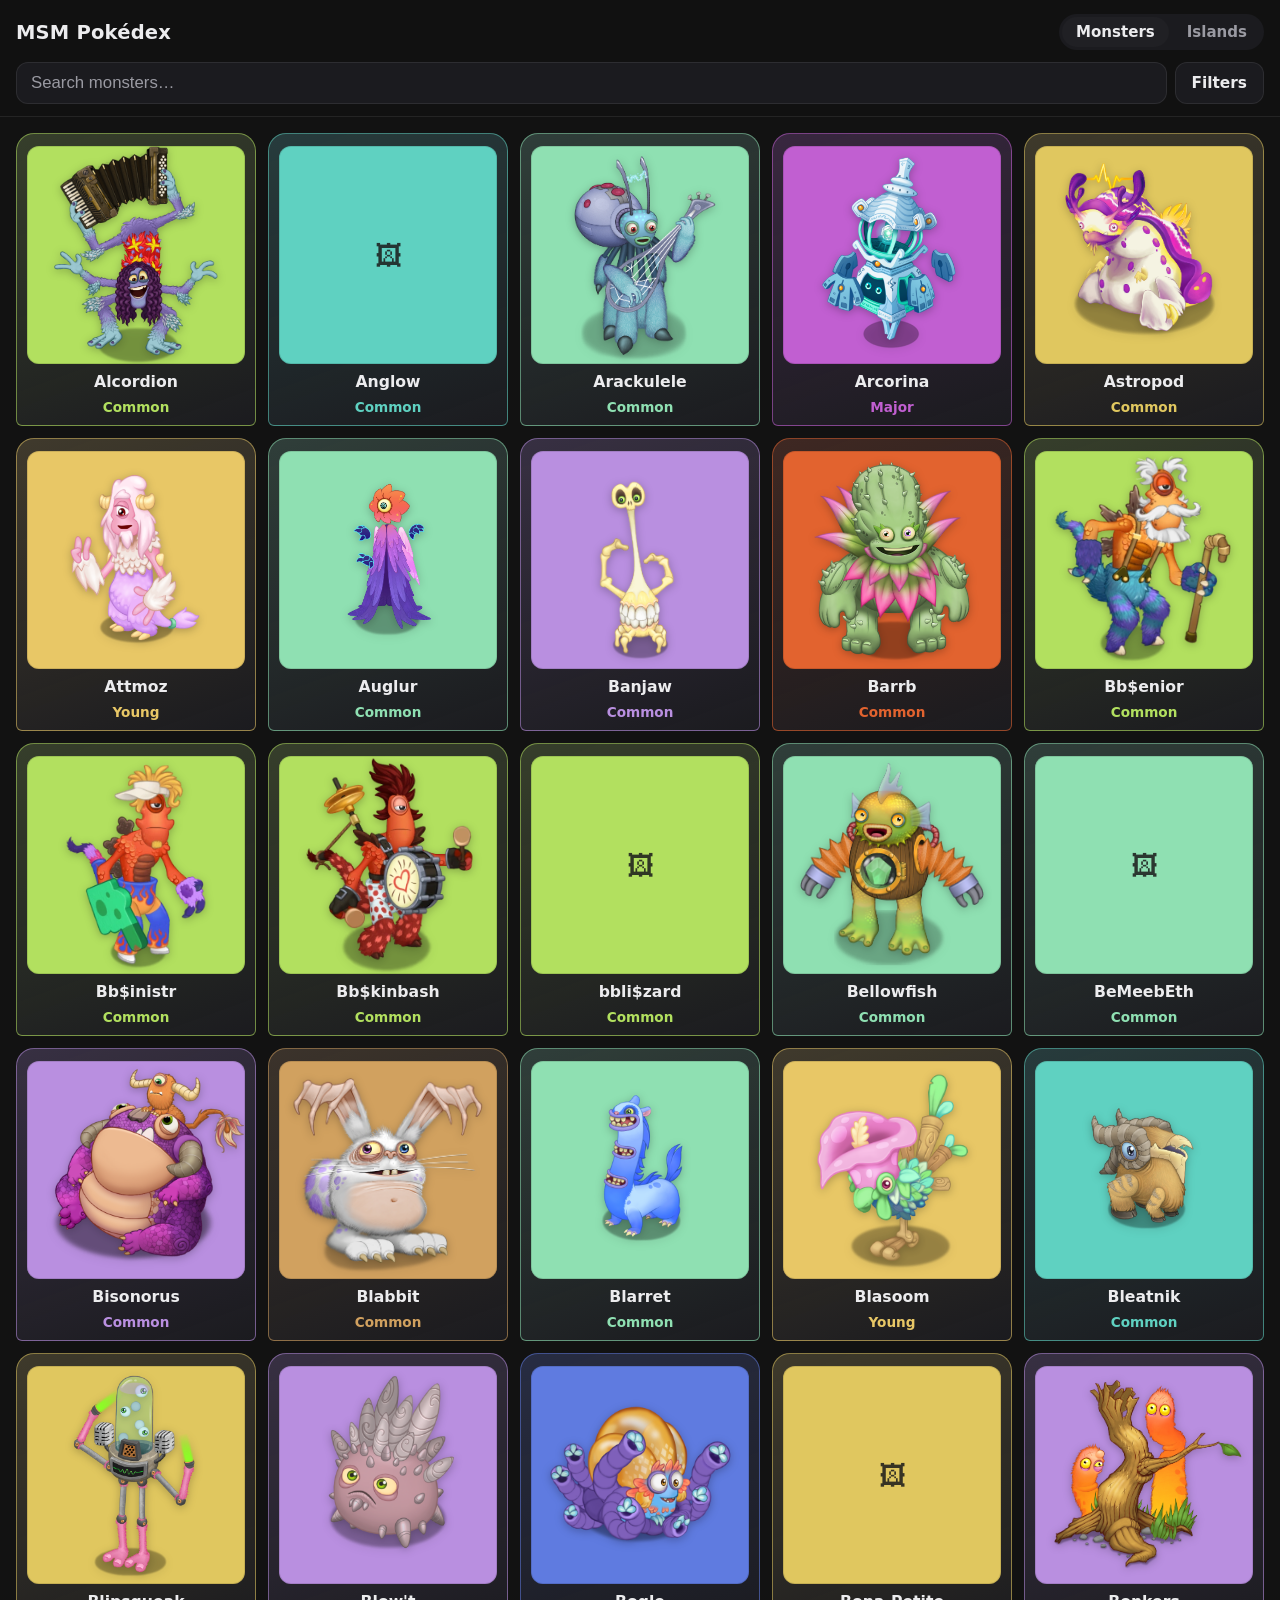
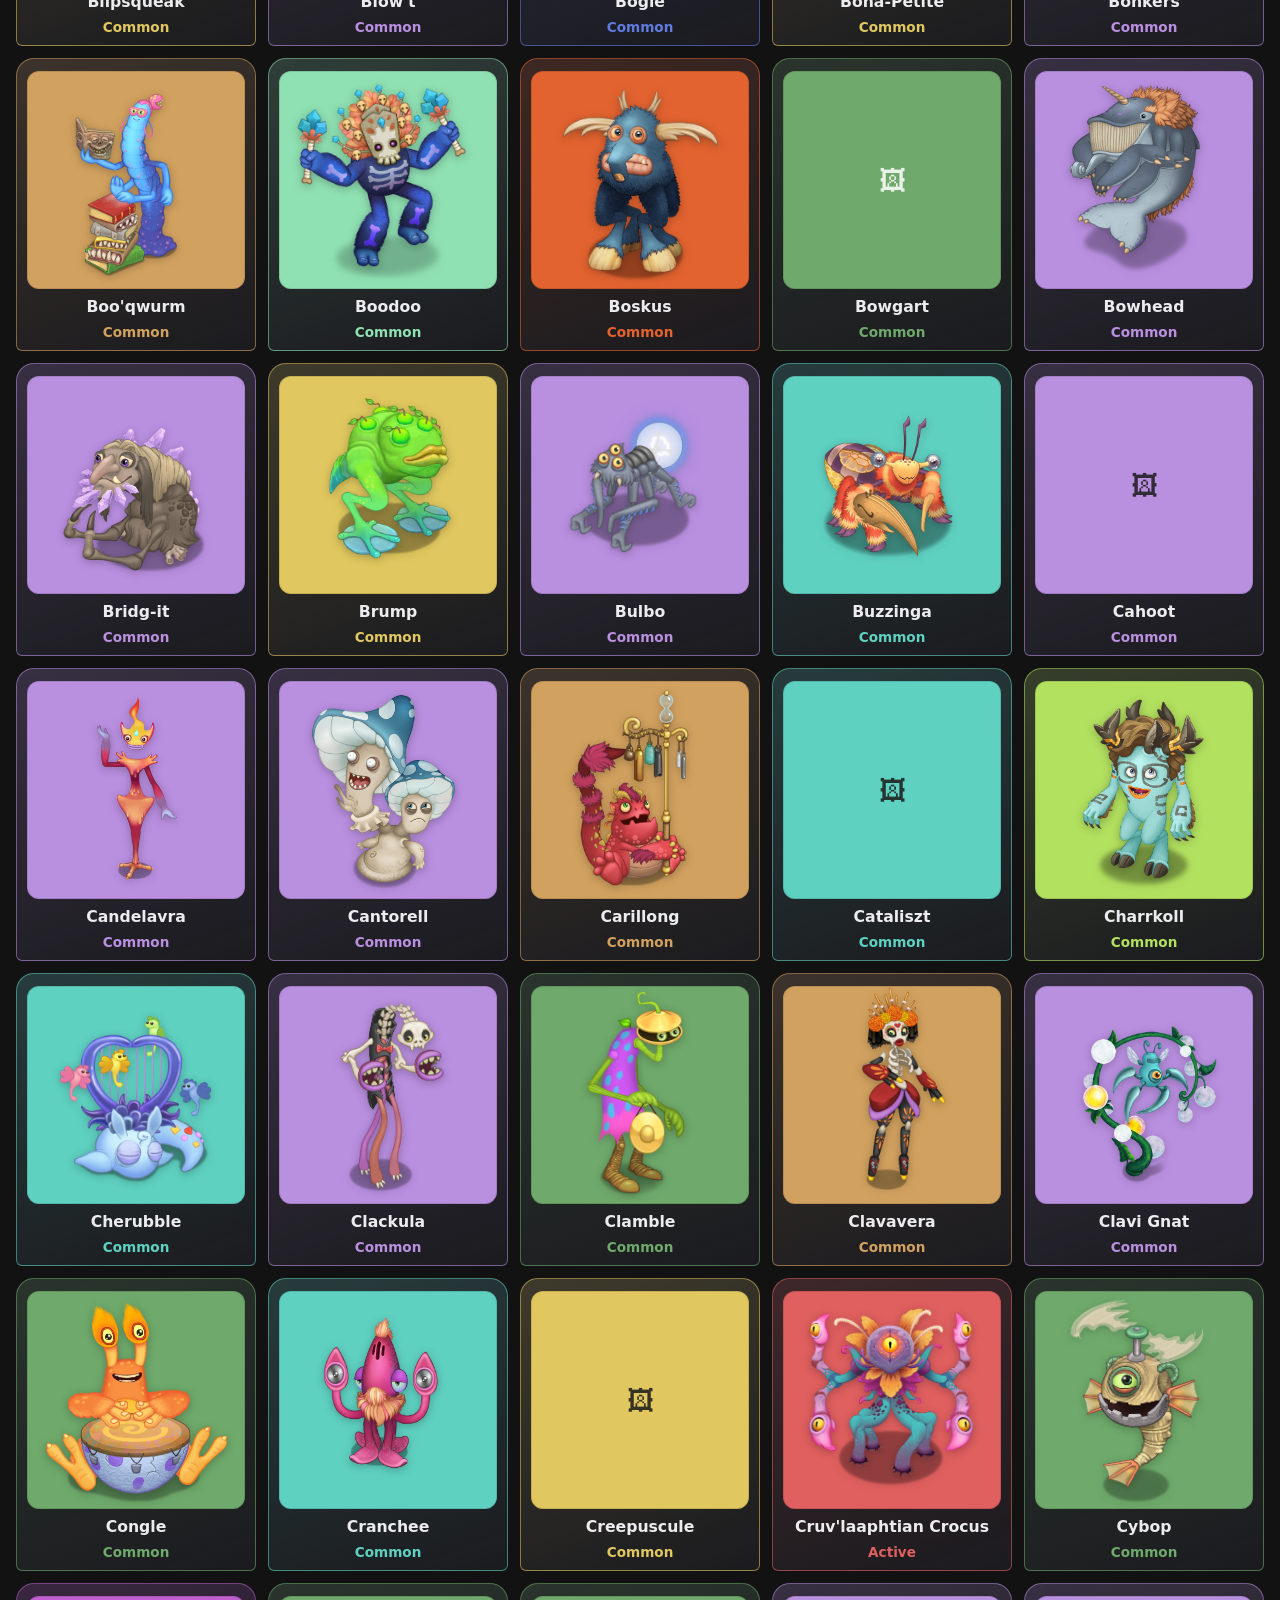
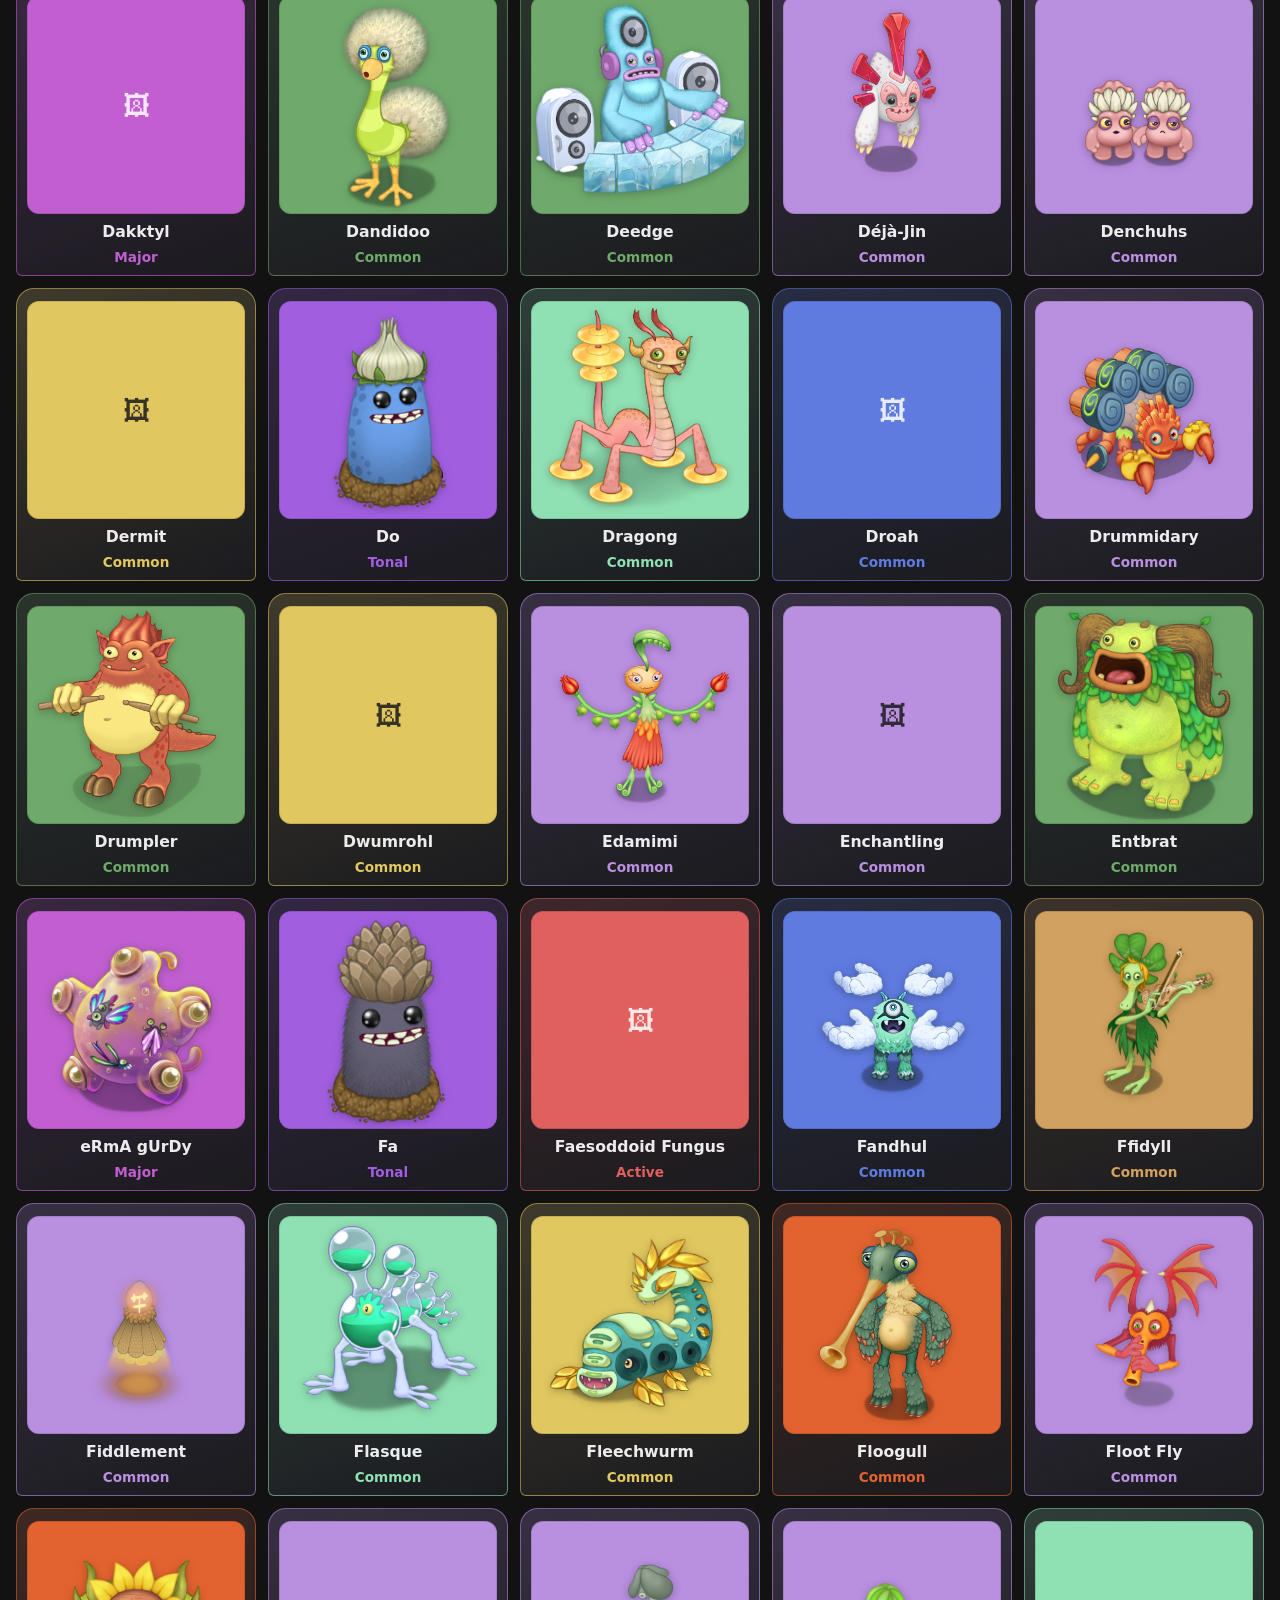
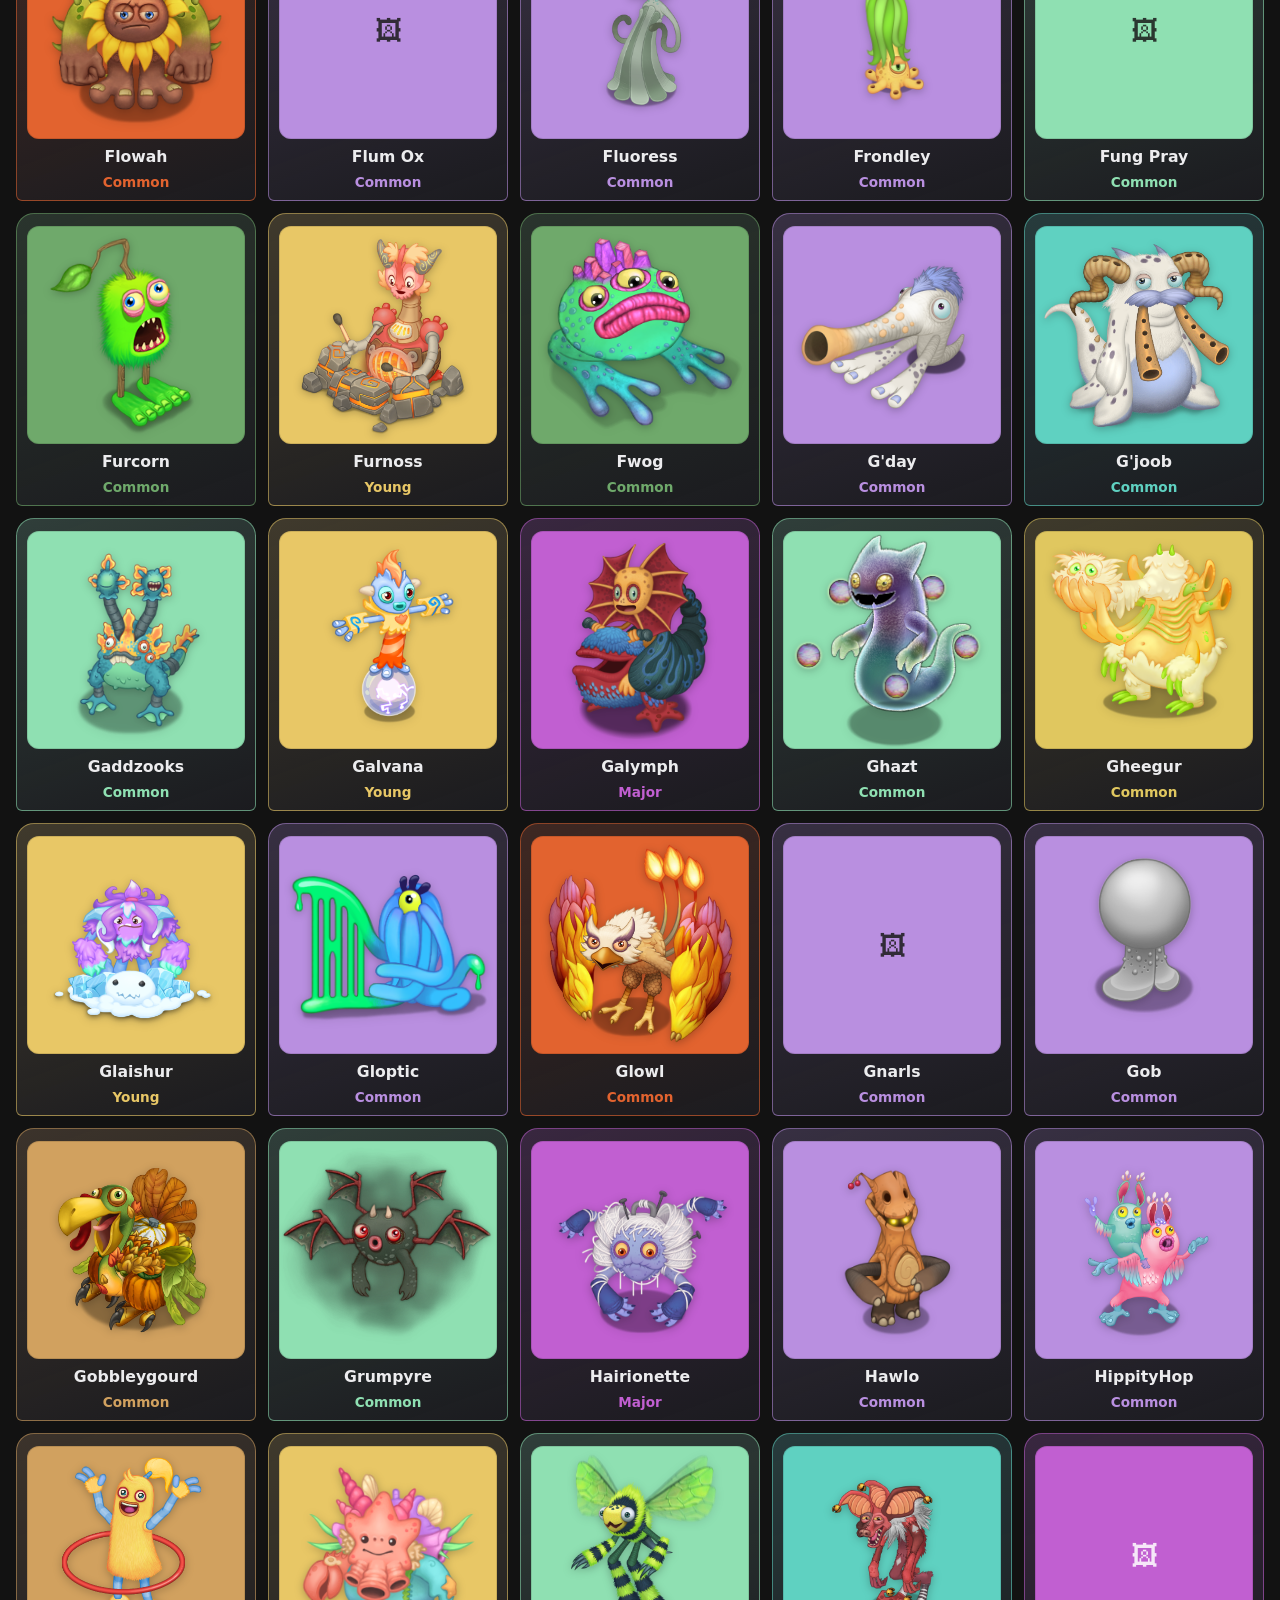
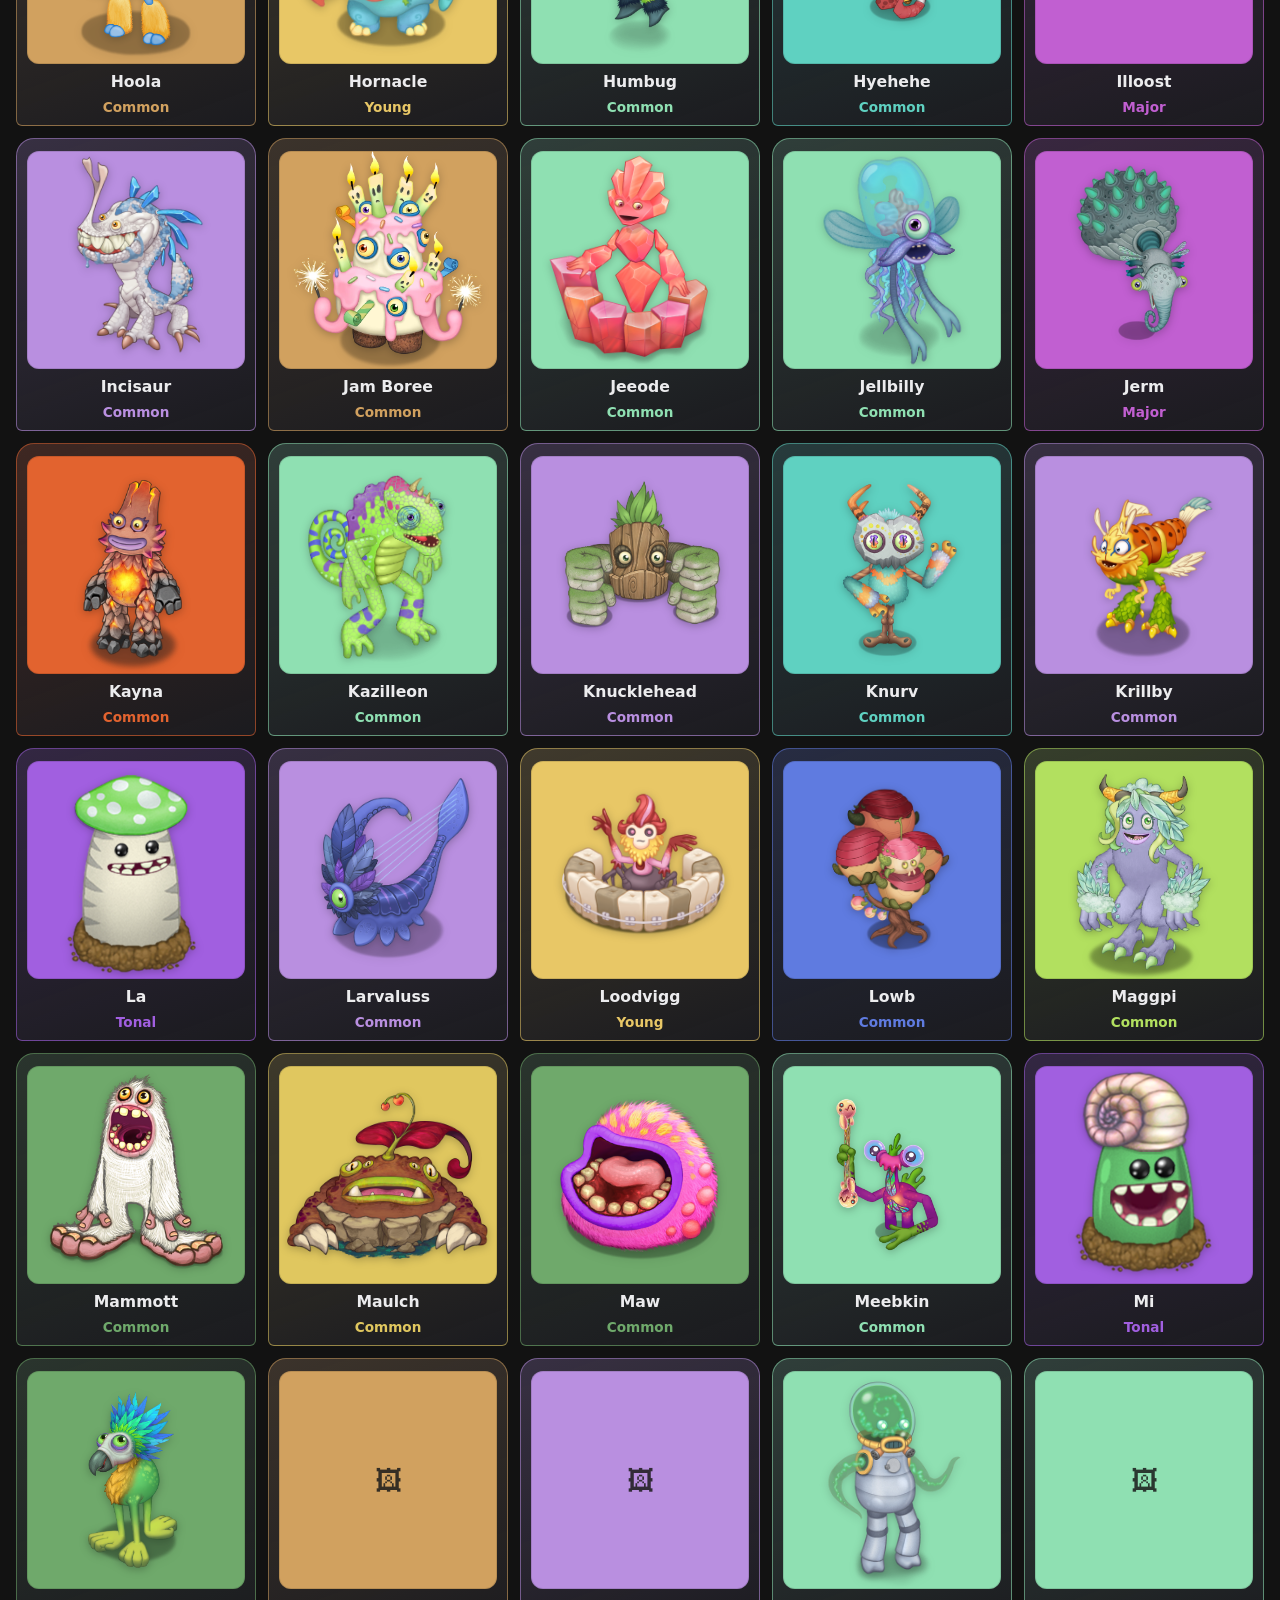
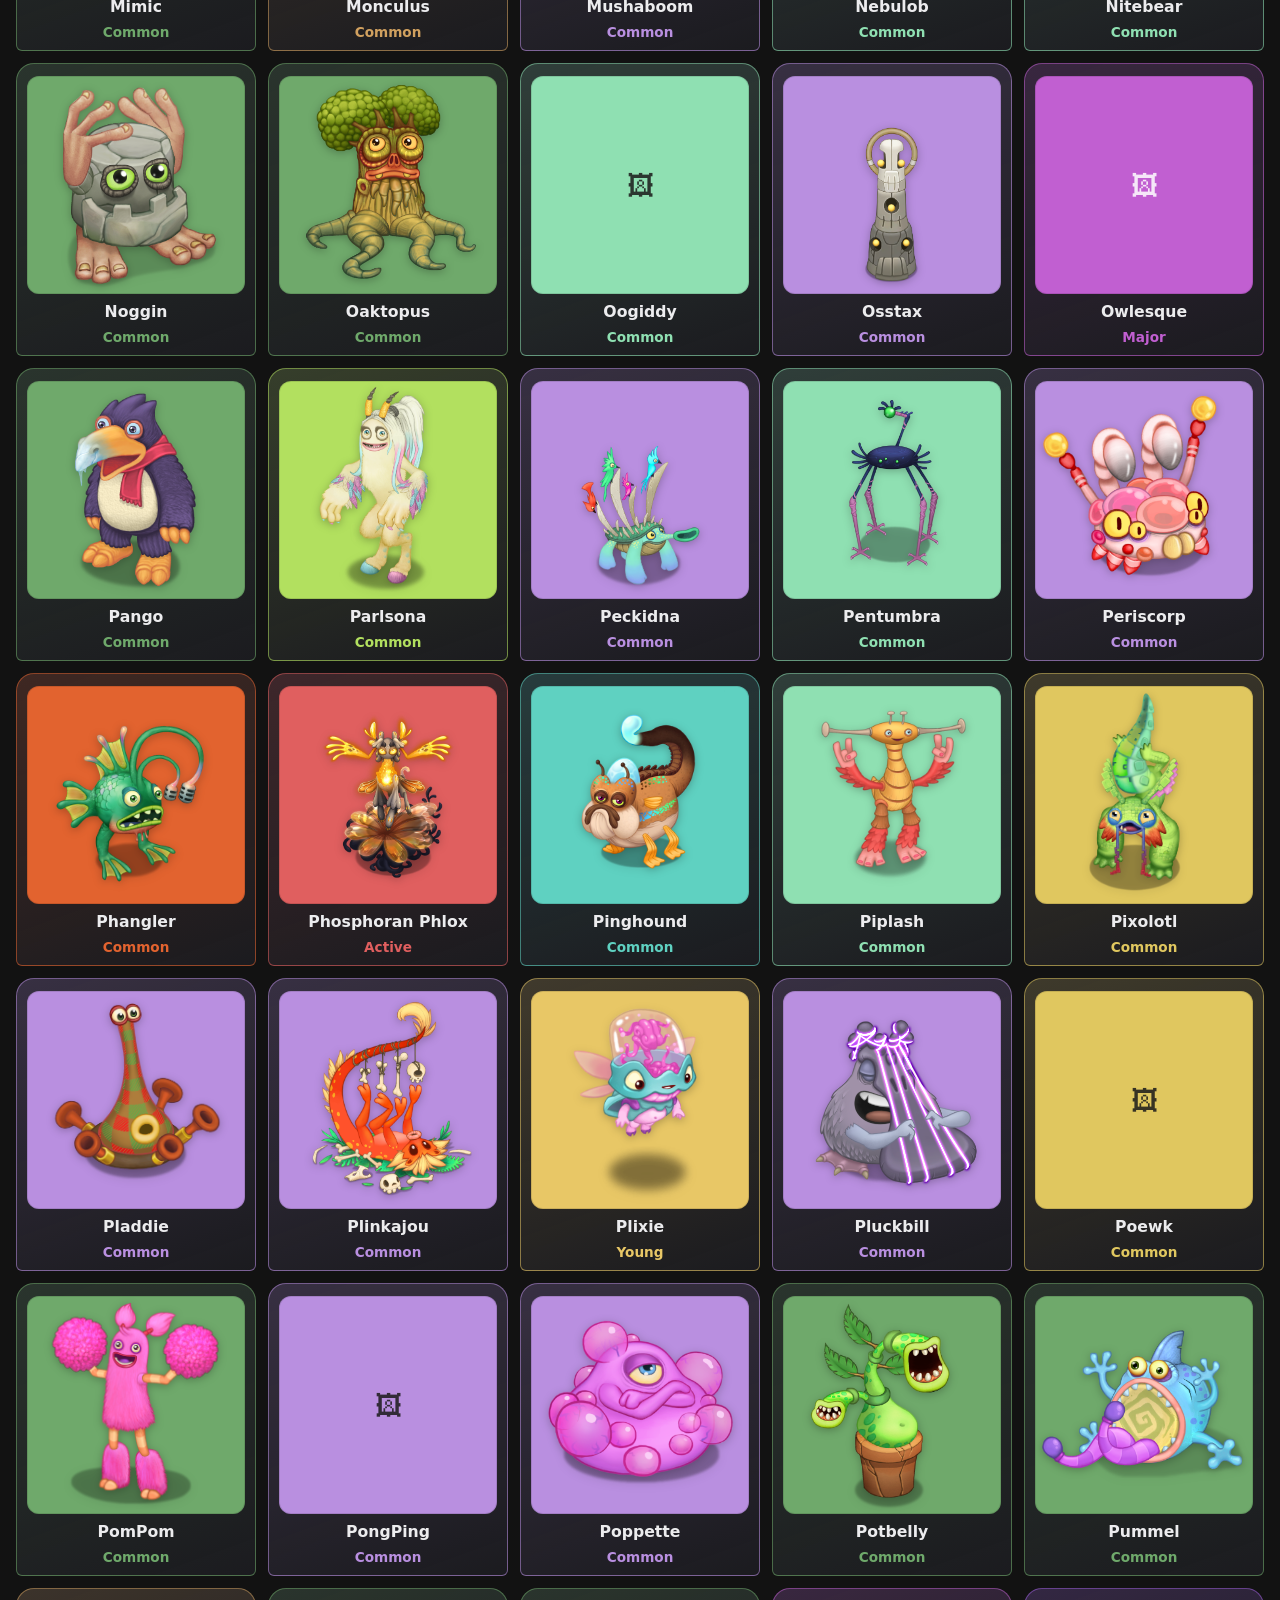
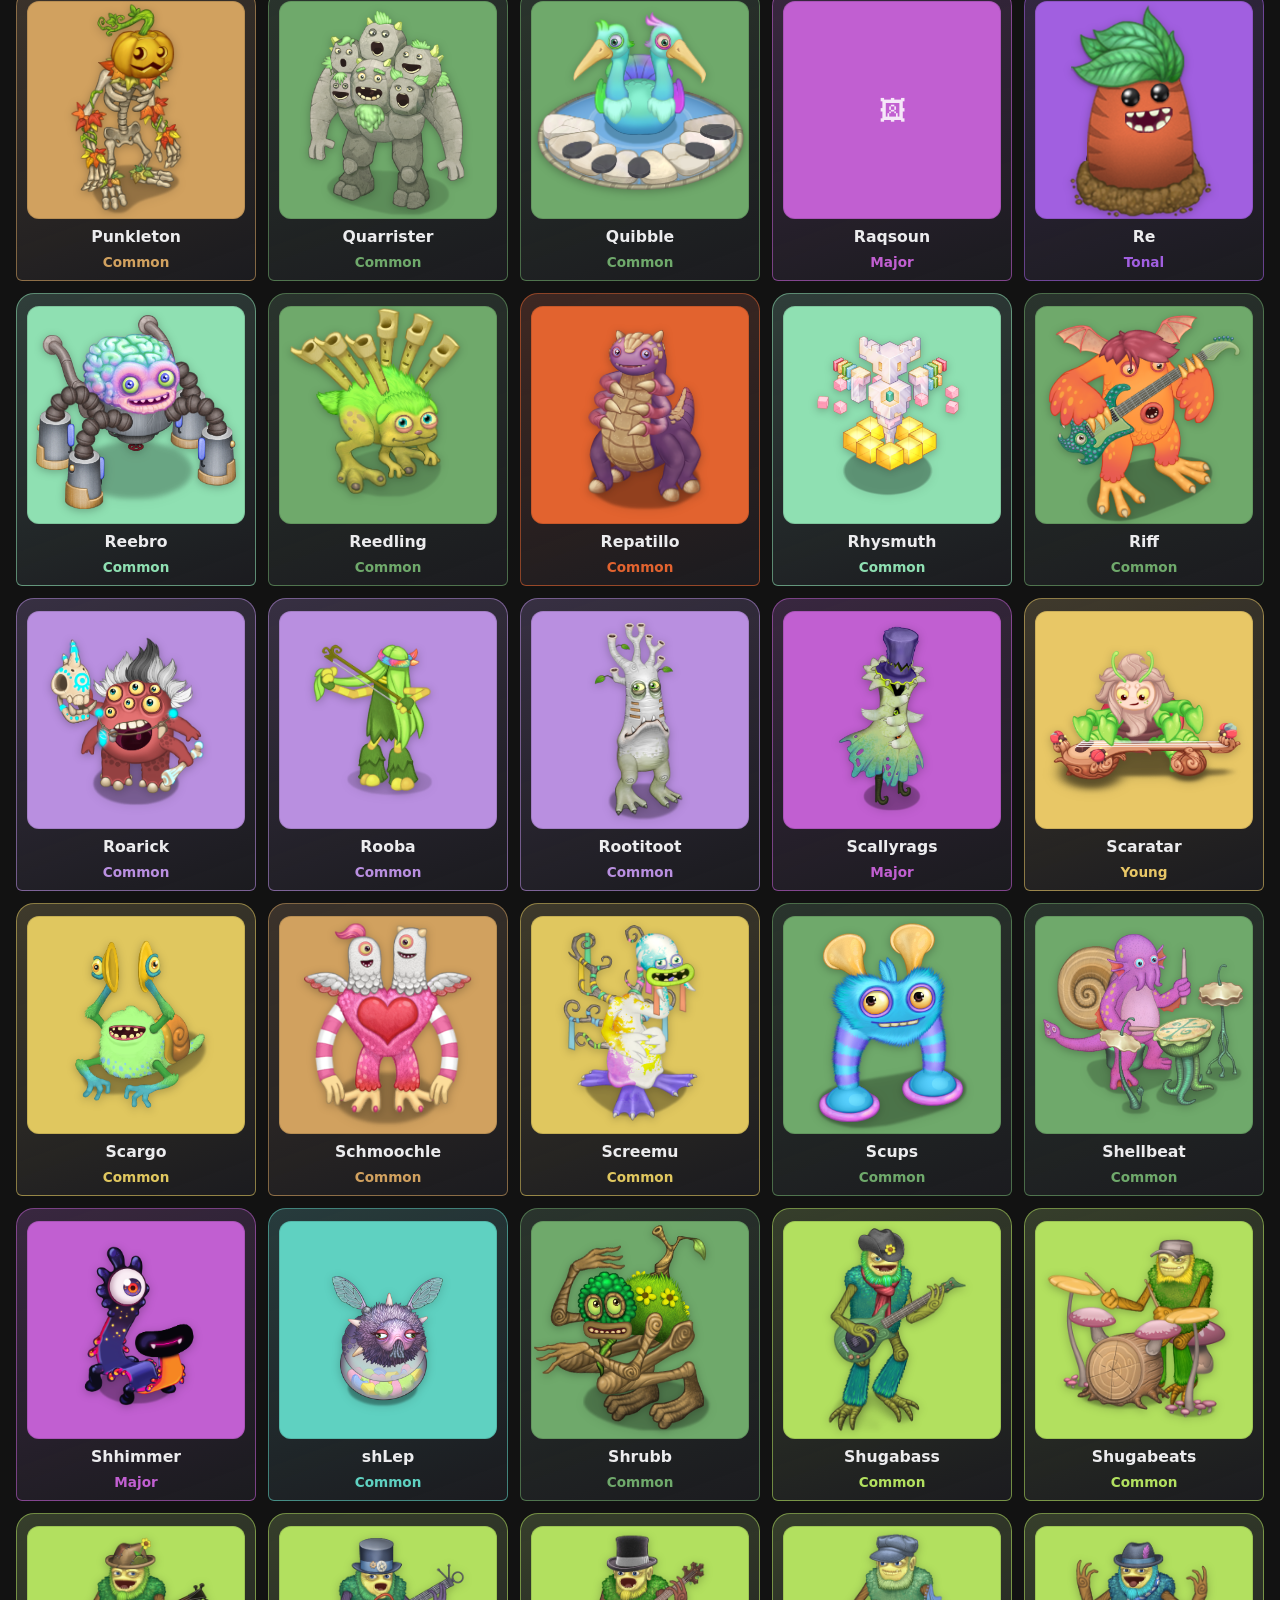
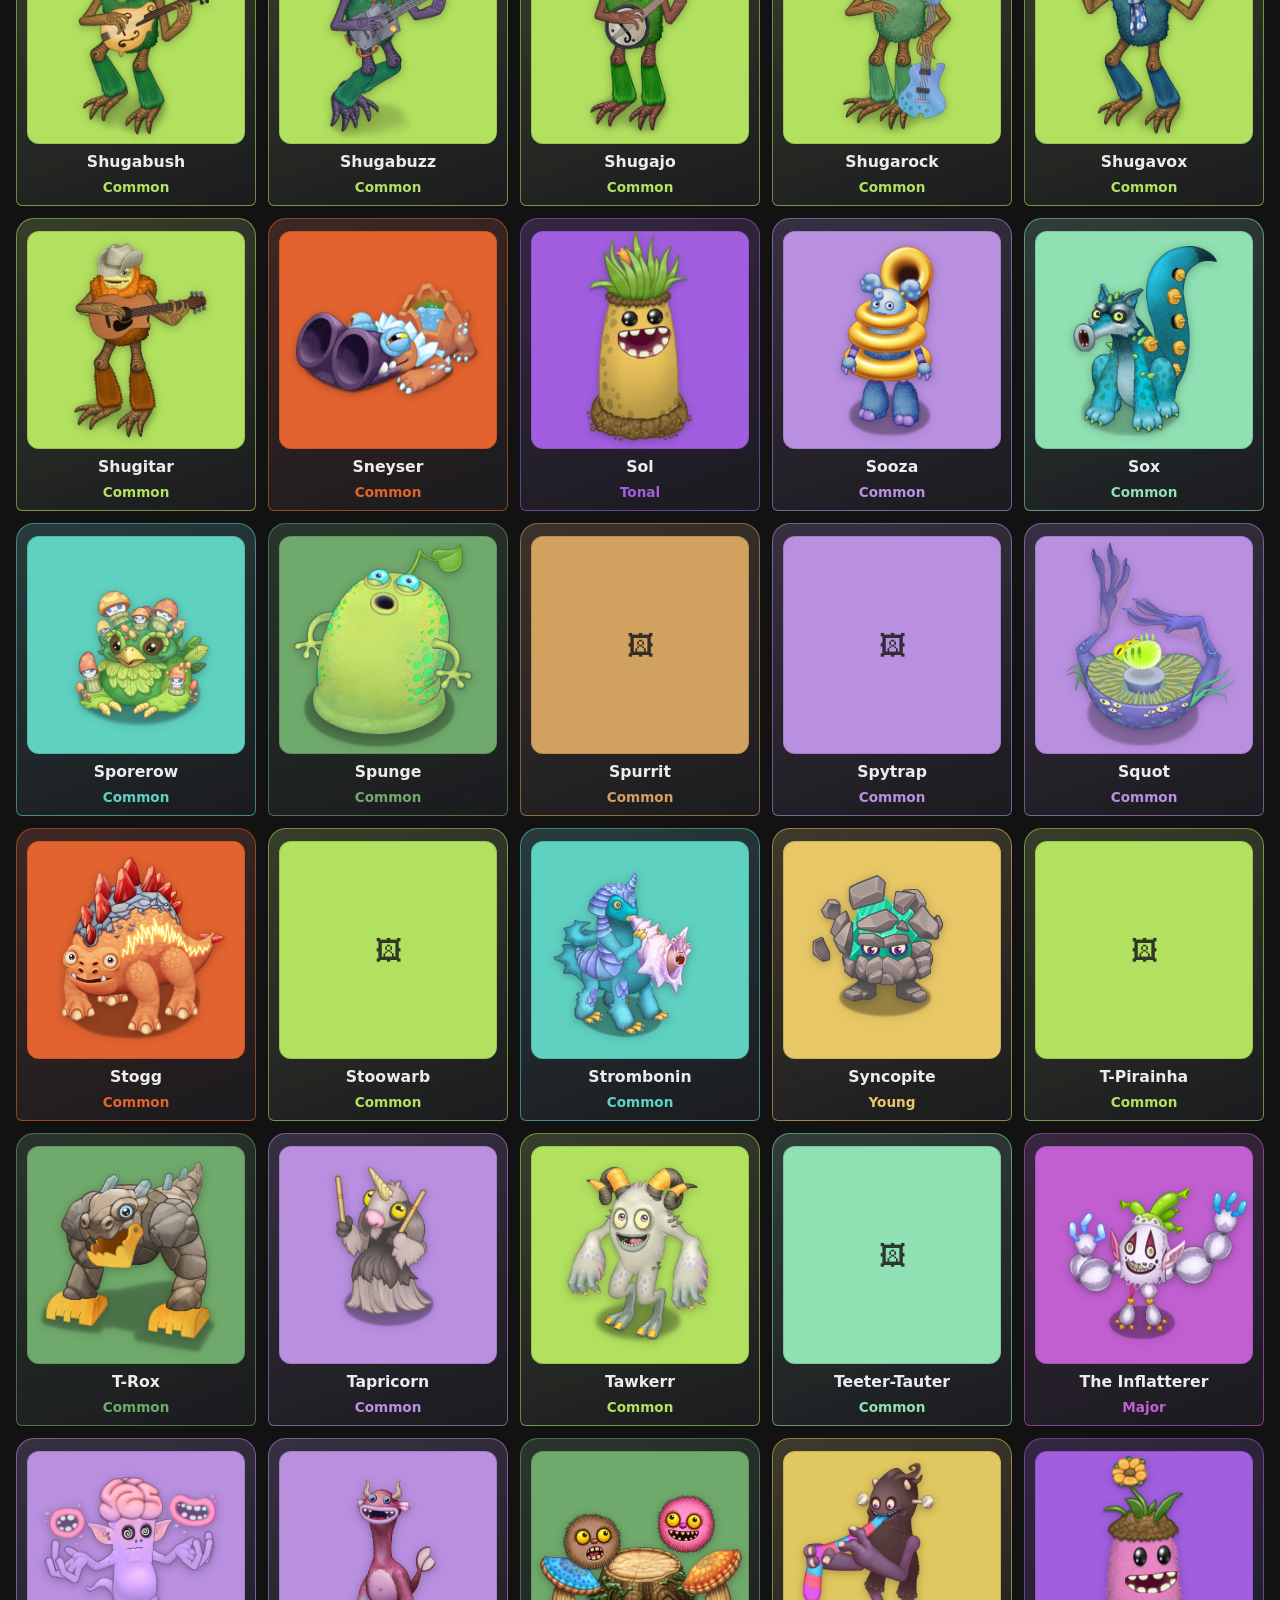
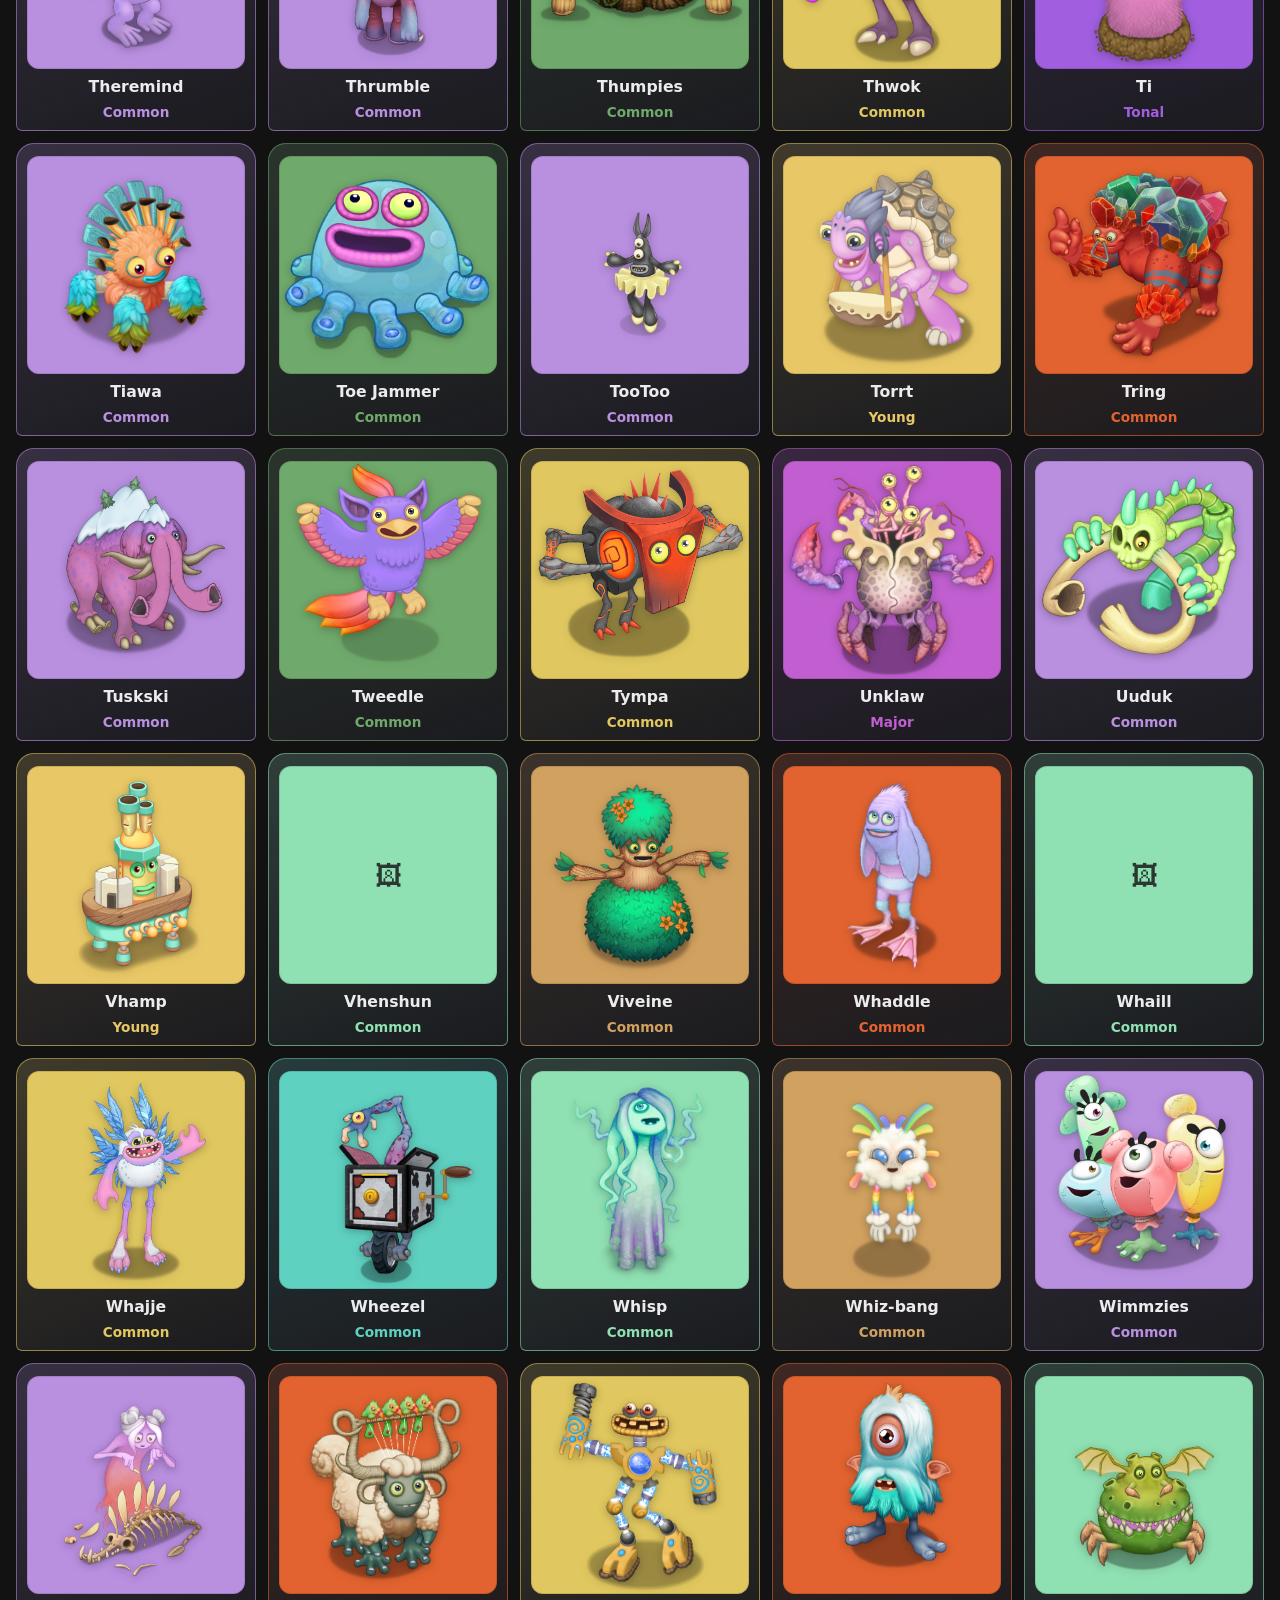
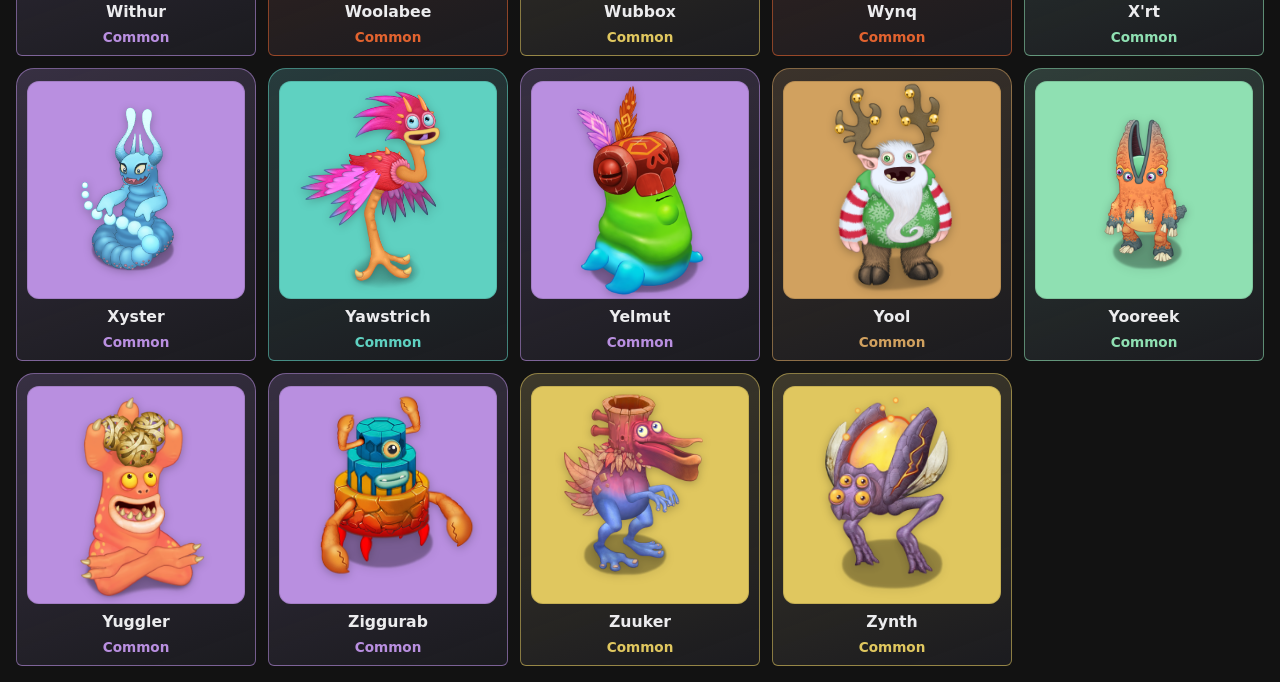
==== index.html @ b7439ba8 "Replace old project with new files" ====
<!DOCTYPE html>
<html lang="en">
<head>
<meta charset="UTF-8" />
<meta name="viewport" content="width=device-width, initial-scale=1, viewport-fit=cover" />
<title>MSM Pokédex</title>
<meta name="theme-color" content="#121212" />
<meta name="color-scheme" content="dark" />
<link rel="manifest" href="manifest.json" />
<link rel="icon" href="assets/icons/app/icon-192.png" />
<link rel="stylesheet" href="styles.css" />
</head>
<body>

<header class="app-header">
  <div class="app-header__top">
    <h1 class="app-header__title">MSM Pokédex</h1>
    <nav class="view-switch" aria-label="Primary view">
      <button class="view-switch__btn is-active" data-view="monsters" type="button">Monsters</button>
      <button class="view-switch__btn" data-view="islands" type="button">Islands</button>
    </nav>
  </div>
  <div class="search-bar">
    <input type="search" id="search-input" placeholder="Search monsters…" aria-label="Search monsters" />
    <button id="filter-btn" class="filter-btn" type="button" aria-haspopup="dialog" aria-controls="filter-drawer">
      Filters<span id="filter-count" class="filter-btn__count" hidden></span>
    </button>
  </div>
</header>

<main id="monster-grid" class="monster-grid" aria-live="polite">
  <p class="loading-state">Loading monsters…</p>
</main>

<main id="island-view" class="island-view" hidden aria-live="polite">
  <div id="island-list" class="island-list"></div>
  <div id="island-roster" class="island-roster" hidden>
    <button id="island-roster-back" class="island-roster__back" type="button">← All Islands</button>
    <div id="island-roster-header" class="island-roster__header"></div>
    <div id="island-roster-grid" class="monster-grid"></div>
  </div>
</main>

<div id="filter-backdrop" class="profile-backdrop" hidden></div>

<section id="filter-drawer" class="filter-drawer" hidden aria-modal="true" role="dialog" aria-label="Filters">
  <div class="filter-drawer__header">
    <h2>Filters</h2>
    <button id="filter-close" class="profile-sheet__close" type="button" aria-label="Close filters">✕</button>
  </div>
  <div class="filter-drawer__body">
    <div class="filter-group">
      <h3>Classes</h3>
      <div id="filter-classes" class="filter-chip-row"></div>
    </div>
    <div class="filter-group">
      <h3>Variants</h3>
      <div id="filter-variants" class="filter-chip-row"></div>
    </div>
    <div class="filter-group">
      <h3>Elements</h3>
      <div id="filter-elements" class="filter-chip-row"></div>
    </div>
    <div class="filter-group">
      <h3>Islands</h3>
      <div id="filter-islands" class="filter-chip-row"></div>
    </div>
  </div>
  <div class="filter-drawer__footer">
    <button id="filter-clear" class="filter-btn filter-btn--ghost" type="button">Clear All</button>
    <button id="filter-apply" class="filter-btn filter-btn--primary" type="button">Show results</button>
  </div>
</section>

<div id="profile-backdrop" class="profile-backdrop" hidden></div>

<section id="profile-sheet" class="profile-sheet" hidden aria-modal="true" role="dialog" aria-labelledby="profile-name">
  <button id="profile-close" class="profile-sheet__close" type="button" aria-label="Close profile">✕</button>

  <div class="profile-sheet__header">
    <h2 id="profile-name" class="profile-sheet__name"></h2>
    <div id="profile-class" class="profile-sheet__class"></div>
  </div>

  <div class="profile-sheet__media">
    <img id="profile-image" class="profile-sheet__image" alt="" />
  </div>

  <div id="variant-tiles" class="variant-tiles"></div>

  <div class="profile-sheet__body">
    <section class="profile-section" id="section-subclass" hidden>
      <h3>Subclass</h3>
      <p id="profile-subclass"></p>
    </section>

    <section class="profile-section" id="section-elements" hidden>
      <h3>Elements</h3>
      <div id="profile-elements" class="chip-row"></div>
    </section>

    <section class="profile-section" id="section-islands" hidden>
      <h3>Islands</h3>
      <div id="profile-islands" class="chip-row"></div>
    </section>

    <section class="profile-section" id="section-breeding" hidden>
      <h3>Breeding</h3>
      <div id="profile-breeding"></div>
    </section>

    <section class="profile-section" id="section-eggs" hidden>
      <h3>Egg Requirements</h3>
      <ul id="profile-eggs" class="egg-list"></ul>
    </section>

    <section class="profile-section" id="section-acquisition" hidden>
      <h3>Alternative Acquisition</h3>
      <ul id="profile-acquisition"></ul>
    </section>

    <section class="profile-section" id="section-notes" hidden>
      <h3>Notes</h3>
      <ul id="profile-notes"></ul>
    </section>

    <section class="profile-section" id="section-fact" hidden>
      <h3>Interesting Fact</h3>
      <p id="profile-fact"></p>
    </section>
  </div>
</section>

<script src="app.js"></script>
</body>
</html>
---- styles.css ----
:root {
  color-scheme: dark;
  --bg: #121212;
  --surface: #1b1b1f;
  --surface-raised: #202024;
  --text-primary: #ececee;
  --text-muted: #9a9aa2;
  --border-quiet: rgba(255, 255, 255, 0.08);
  --radius-card: 18px 18px 6px 6px;
  --class-accent: #6f9aa9;
  --class-glow: rgba(111, 154, 169, 0.35);
  --class-gradient: linear-gradient(160deg, rgba(111,154,169,0.18), rgba(111,154,169,0));
  --class-border: rgba(111, 154, 169, 0.55);
  font-family: -apple-system, "Segoe UI", Roboto, system-ui, sans-serif;
}

* { box-sizing: border-box; }

/* Prevent any class-specific display:flex/grid from overriding the hidden attribute —
   this was silently breaking the filter drawer, search bar, and Islands view toggle. */
[hidden] { display: none !important; }

@media (prefers-reduced-motion: reduce) {
  * { animation-duration: 0.001ms !important; transition-duration: 0.001ms !important; }
}

html, body {
  margin: 0;
  background: var(--bg);
  color: var(--text-primary);
  min-height: 100vh;
}

button {
  font-family: inherit;
  color: inherit;
  cursor: pointer;
}
button:focus-visible,
input:focus-visible {
  outline: 2px solid #ffffff;
  outline-offset: 2px;
}

/* ---------- Header ---------- */

.app-header {
  position: sticky;
  top: 0;
  z-index: 10;
  background: rgba(18, 18, 18, 0.92);
  backdrop-filter: blur(8px);
  border-bottom: 1px solid var(--border-quiet);
  padding: 14px 16px 12px;
}

.app-header__top {
  display: flex;
  align-items: center;
  justify-content: space-between;
  margin-bottom: 12px;
}

.app-header__title {
  font-size: 1.22rem;
  font-weight: 700;
  letter-spacing: 0.01em;
  margin: 0;
}

.view-switch {
  display: flex;
  gap: 4px;
  background: var(--surface);
  border-radius: 999px;
  padding: 3px;
}

.view-switch__btn {
  border: none;
  background: transparent;
  color: var(--text-muted);
  padding: 6px 14px;
  border-radius: 999px;
  font-size: 0.94rem;
  font-weight: 600;
}

.view-switch__btn.is-active {
  background: var(--surface-raised);
  color: var(--text-primary);
}

.view-switch__btn:disabled {
  opacity: 0.4;
  cursor: not-allowed;
}

.search-bar {
  display: flex;
  gap: 8px;
}

.search-bar input {
  flex: 1;
  padding: 10px 14px;
  border-radius: 12px;
  border: 1px solid var(--border-quiet);
  background: var(--surface);
  color: var(--text-primary);
  font-size: 1.05rem;
}
.search-bar input::placeholder { color: var(--text-muted); }

.filter-btn {
  position: relative;
  border: 1px solid var(--border-quiet);
  background: var(--surface);
  color: var(--text-primary);
  border-radius: 12px;
  padding: 0 16px;
  font-size: 0.96rem;
  font-weight: 600;
  white-space: nowrap;
}
.filter-btn__count {
  position: absolute;
  top: -6px;
  right: -6px;
  background: #E8C766;
  color: #121212;
  border-radius: 999px;
  font-size: 0.8rem;
  font-weight: 800;
  min-width: 18px;
  height: 18px;
  display: flex;
  align-items: center;
  justify-content: center;
  padding: 0 4px;
}
.filter-btn--ghost { background: transparent; }
.filter-btn--primary { background: var(--surface-raised); flex: 1; }

/* ---------- Filter drawer ---------- */

.filter-drawer {
  position: fixed;
  left: 0;
  right: 0;
  bottom: 0;
  max-height: 85vh;
  background: var(--surface);
  border-radius: 24px 24px 0 0;
  z-index: 21;
  display: flex;
  flex-direction: column;
  box-shadow: 0 -12px 40px rgba(0,0,0,0.5);
}
.filter-drawer[hidden] { display: none; }

@media (min-width: 640px) {
  .filter-drawer {
    left: 50%;
    right: auto;
    bottom: auto;
    top: 50%;
    transform: translate(-50%, -50%);
    width: 480px;
    max-height: 80vh;
    border-radius: 22px;
  }
}

.filter-drawer__header {
  display: flex;
  justify-content: space-between;
  align-items: center;
  padding: 18px 18px 10px;
}
.filter-drawer__header h2 { margin: 0; font-size: 1.18rem; }

.filter-drawer__body {
  overflow-y: auto;
  padding: 0 18px;
  flex: 1;
}

.filter-group { margin-bottom: 18px; }
.filter-group h3 {
  font-size: 0.85rem;
  color: var(--text-muted);
  text-transform: uppercase;
  letter-spacing: 0.04em;
  margin: 0 0 8px;
}

.filter-chip-row { display: flex; flex-wrap: wrap; gap: 8px; }

.filter-chip {
  border: 1px solid var(--border-quiet);
  background: var(--surface-raised);
  color: var(--text-primary);
  border-radius: 999px;
  padding: 6px 12px;
  font-size: 0.92rem;
}
.filter-chip.is-selected {
  border-color: #E8C766;
  background: rgba(232, 199, 102, 0.18);
  color: #E8C766;
  font-weight: 700;
}

.filter-drawer__footer {
  display: flex;
  gap: 10px;
  padding: 14px 18px calc(18px + env(safe-area-inset-bottom, 0px));
  border-top: 1px solid var(--border-quiet);
}
.filter-drawer__footer .filter-btn { height: 44px; }

/* ---------- Monster grid ---------- */

.monster-grid {
  display: grid;
  grid-template-columns: repeat(2, 1fr);
  gap: 12px;
  padding: 16px;
}
.monster-grid[hidden] { display: none; }

@media (min-width: 640px) {
  .monster-grid { grid-template-columns: repeat(3, 1fr); }
}
@media (min-width: 960px) {
  .monster-grid { grid-template-columns: repeat(5, 1fr); }
}

.loading-state, .empty-state {
  grid-column: 1 / -1;
  text-align: center;
  color: var(--text-muted);
  padding: 40px 16px;
}
.empty-state h3 { color: var(--text-primary); margin-bottom: 6px; }

.monster-card {
  background: var(--surface);
  border: 1px solid var(--card-border, var(--border-quiet));
  border-radius: var(--radius-card);
  padding: 12px 10px 10px;
  text-align: left;
  display: flex;
  flex-direction: column;
  align-items: center;
  gap: 8px;
  background-image: var(--card-gradient, none);
  transition: transform 120ms ease, box-shadow 120ms ease;
}

.monster-card:hover,
.monster-card:focus-visible {
  transform: translateY(-2px);
  box-shadow: 0 8px 20px -8px var(--card-glow, transparent);
}

.monster-card__image-wrap {
  width: 100%;
  aspect-ratio: 1;
  border-radius: 12px;
  background: var(--card-accent, var(--surface-raised));
  display: flex;
  align-items: center;
  justify-content: center;
  overflow: hidden;
  box-shadow: inset 0 0 0 1px rgba(0,0,0,0.12);
}

.monster-card__image {
  width: 100%;
  height: 100%;
  object-fit: contain;
  filter: drop-shadow(0 2px 4px rgba(0,0,0,0.25));
}

.monster-card__placeholder {
  font-size: 1.7rem;
  color: var(--card-fill-text, var(--text-muted));
  opacity: 0.85;
}

.monster-card__name {
  font-weight: 600;
  font-size: 0.98rem;
  text-align: center;
  color: var(--text-primary);
}

.monster-card__variant {
  font-size: 0.85rem;
  color: var(--card-accent, var(--text-muted));
  font-weight: 600;
  text-transform: capitalize;
}

/* ---------- Profile sheet ---------- */

.profile-backdrop {
  position: fixed;
  inset: 0;
  background: rgba(0, 0, 0, 0.55);
  z-index: 20;
}

.profile-sheet {
  position: fixed;
  inset: 0;
  overflow-y: auto;
  background: var(--surface);
  padding: 20px 18px 32px;
  z-index: 21;
  background-image: var(--class-gradient);
}

@media (min-width: 640px) {
  .profile-sheet {
    inset: auto;
    left: 50%;
    top: 50%;
    bottom: auto;
    right: auto;
    transform: translate(-50%, -50%);
    width: 480px;
    max-height: 85vh;
    border-radius: 22px;
    box-shadow: 0 20px 60px rgba(0,0,0,0.5);
  }
}

.profile-sheet__close {
  position: absolute;
  top: 14px;
  right: 14px;
  width: 32px;
  height: 32px;
  border-radius: 50%;
  border: none;
  background: var(--surface-raised);
  color: var(--text-primary);
  font-size: 1rem;
}

.profile-sheet__header {
  display: flex;
  justify-content: space-between;
  align-items: flex-start;
  margin-bottom: 14px;
  padding-right: 36px;
}

.profile-sheet__name {
  font-size: 1.4rem;
  margin: 0;
  color: var(--text-primary);
}

.profile-sheet__class {
  font-size: 0.9rem;
  font-weight: 700;
  color: var(--class-accent);
  text-align: right;
  white-space: nowrap;
}

.profile-sheet__media {
  display: flex;
  justify-content: center;
  margin-bottom: 14px;
}

.profile-sheet__image {
  width: 55%;
  max-width: 220px;
  aspect-ratio: 1;
  object-fit: contain;
  background: var(--surface-raised);
  border-radius: 20px;
}

/* ---------- Variant tiles (12A: locked/unreleased handling) ---------- */

.variant-tiles {
  display: flex;
  gap: 8px;
  min-height: 44px;
  margin-bottom: 18px;
}

.variant-tile {
  flex: 1;
  min-height: 44px;
  border-radius: 12px;
  border: 1px solid var(--class-border);
  background: var(--surface-raised);
  color: var(--text-primary);
  font-size: 0.96rem;
  font-weight: 600;
  text-transform: capitalize;
  display: flex;
  align-items: center;
  justify-content: center;
  gap: 6px;
}

.variant-tile:hover {
  background: var(--class-glow);
}

.variant-tile--locked {
  border-style: dashed;
  border-color: var(--border-quiet);
  color: var(--text-muted);
  background: transparent;
  cursor: not-allowed;
}
.variant-tile--locked:hover { background: transparent; }

.variant-tile__lock { font-size: 0.88rem; }

/* ---------- Profile body sections ---------- */

.profile-section { margin-bottom: 16px; }
.profile-section h3 {
  font-size: 0.85rem;
  color: var(--text-muted);
  margin: 0 0 6px;
  font-weight: 700;
}
.profile-section p, .profile-section li { font-size: 1.08rem; line-height: 1.5; color: var(--text-primary); }
.profile-section ul { margin: 0; padding-left: 18px; }

.chip-row { display: flex; flex-wrap: wrap; gap: 6px; }
.chip {
  background: var(--surface-raised);
  border: 1px solid var(--border-quiet);
  border-radius: 999px;
  padding: 4px 10px;
  font-size: 0.9rem;
}
.chip--sigil { display: inline-flex; align-items: center; gap: 5px; }

/* Sigils: subclass + element icons render before their label text */
.sigil { width: 14px; height: 14px; object-fit: contain; flex-shrink: 0; }
#profile-subclass { display: inline-flex; align-items: center; gap: 6px; }
#profile-subclass .sigil { width: 16px; height: 16px; }

/* Island View (Phase 5): island photo + vertical wordmark side by side */
.island-row {
  display: flex;
  align-items: center;
  gap: 12px;
  padding: 14px 16px;
  border-bottom: 1px solid var(--border-quiet);
}
.island-row__image {
  width: 56px;
  height: 56px;
  border-radius: 12px;
  object-fit: cover;
  background: var(--surface-raised);
}
.island-row__wordmark {
  height: 40px;
  width: auto;
  object-fit: contain;
}
.island-row__count {
  margin-left: auto;
  font-size: 0.92rem;
  color: var(--text-muted);
}

.island-list {
  display: flex;
  flex-direction: column;
}
.island-row {
  cursor: pointer;
  border: none;
  background: none;
  width: 100%;
  text-align: left;
  color: inherit;
  font: inherit;
}
.island-row:hover { background: var(--surface); }

.island-roster { padding: 8px 0; }
.island-roster__back {
  border: none;
  background: none;
  color: var(--text-muted);
  font-size: 0.96rem;
  font-weight: 600;
  padding: 12px 16px;
}
.island-roster__header {
  display: flex;
  align-items: center;
  gap: 12px;
  padding: 4px 16px 16px;
}
.island-roster__header img.island-row__image { width: 64px; height: 64px; }
.island-roster__header img.island-row__wordmark { height: 46px; }
.island-roster__count { margin-left: auto; font-size: 0.96rem; color: var(--text-muted); }

.breed-combo {
  background: var(--surface-raised);
  border-radius: 12px;
  padding: 10px 12px;
  margin-bottom: 8px;
  font-size: 1.08rem;
  line-height: 1.5;
  color: var(--text-primary);
}
.breed-combo__label { color: var(--text-muted); font-size: 0.88rem; margin-bottom: 4px; }
.breed-combo__timers {
  display: flex;
  gap: 14px;
  margin-top: 6px;
  font-size: 0.96rem;
  color: var(--text-muted);
}

.egg-list { list-style: none; margin: 0; padding: 0; display: flex; flex-direction: column; gap: 6px; }
.egg-list li {
  display: flex;
  justify-content: space-between;
  align-items: center;
  background: var(--surface-raised);
  border-radius: 10px;
  padding: 8px 12px;
  font-size: 0.96rem;
}
.egg-list .egg-count { font-weight: 700; color: var(--class-accent, var(--text-primary)); margin-right: 6px; }
.egg-list .egg-time { color: var(--text-muted); font-size: 0.88rem; }
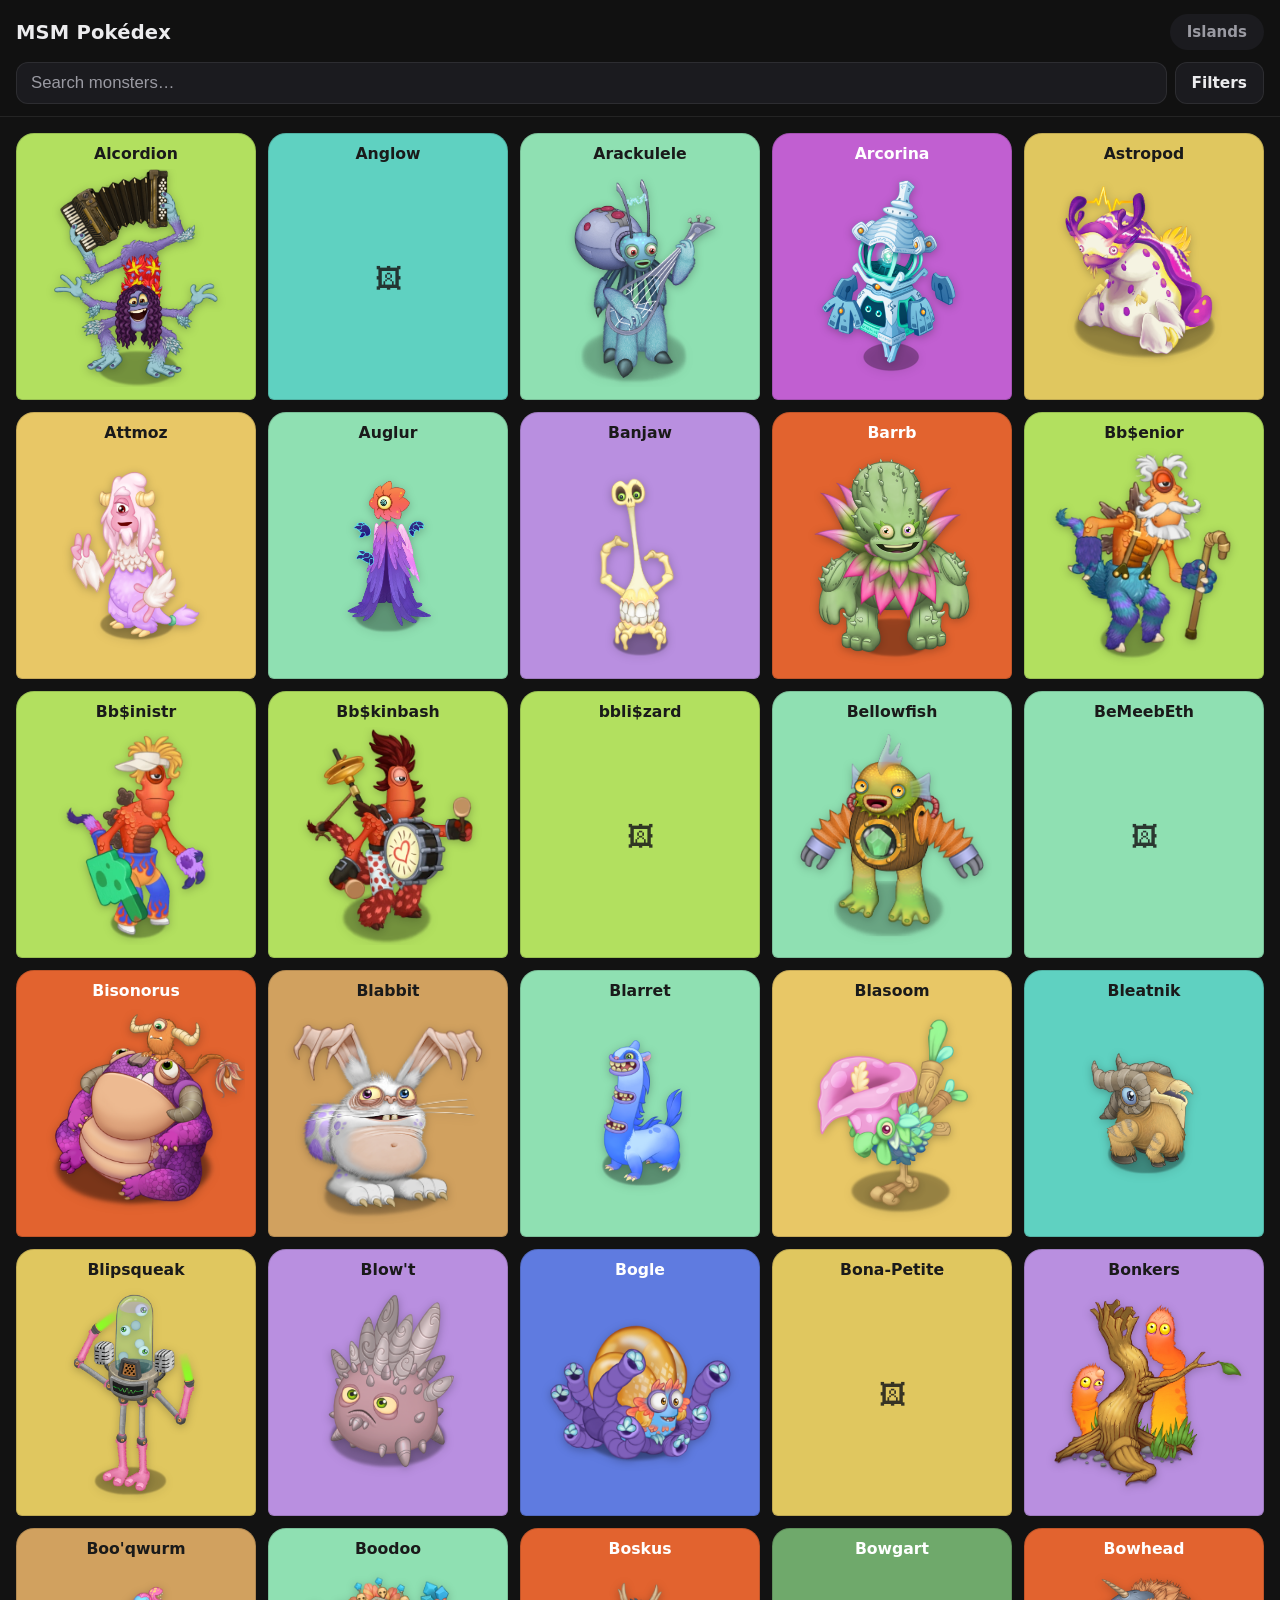
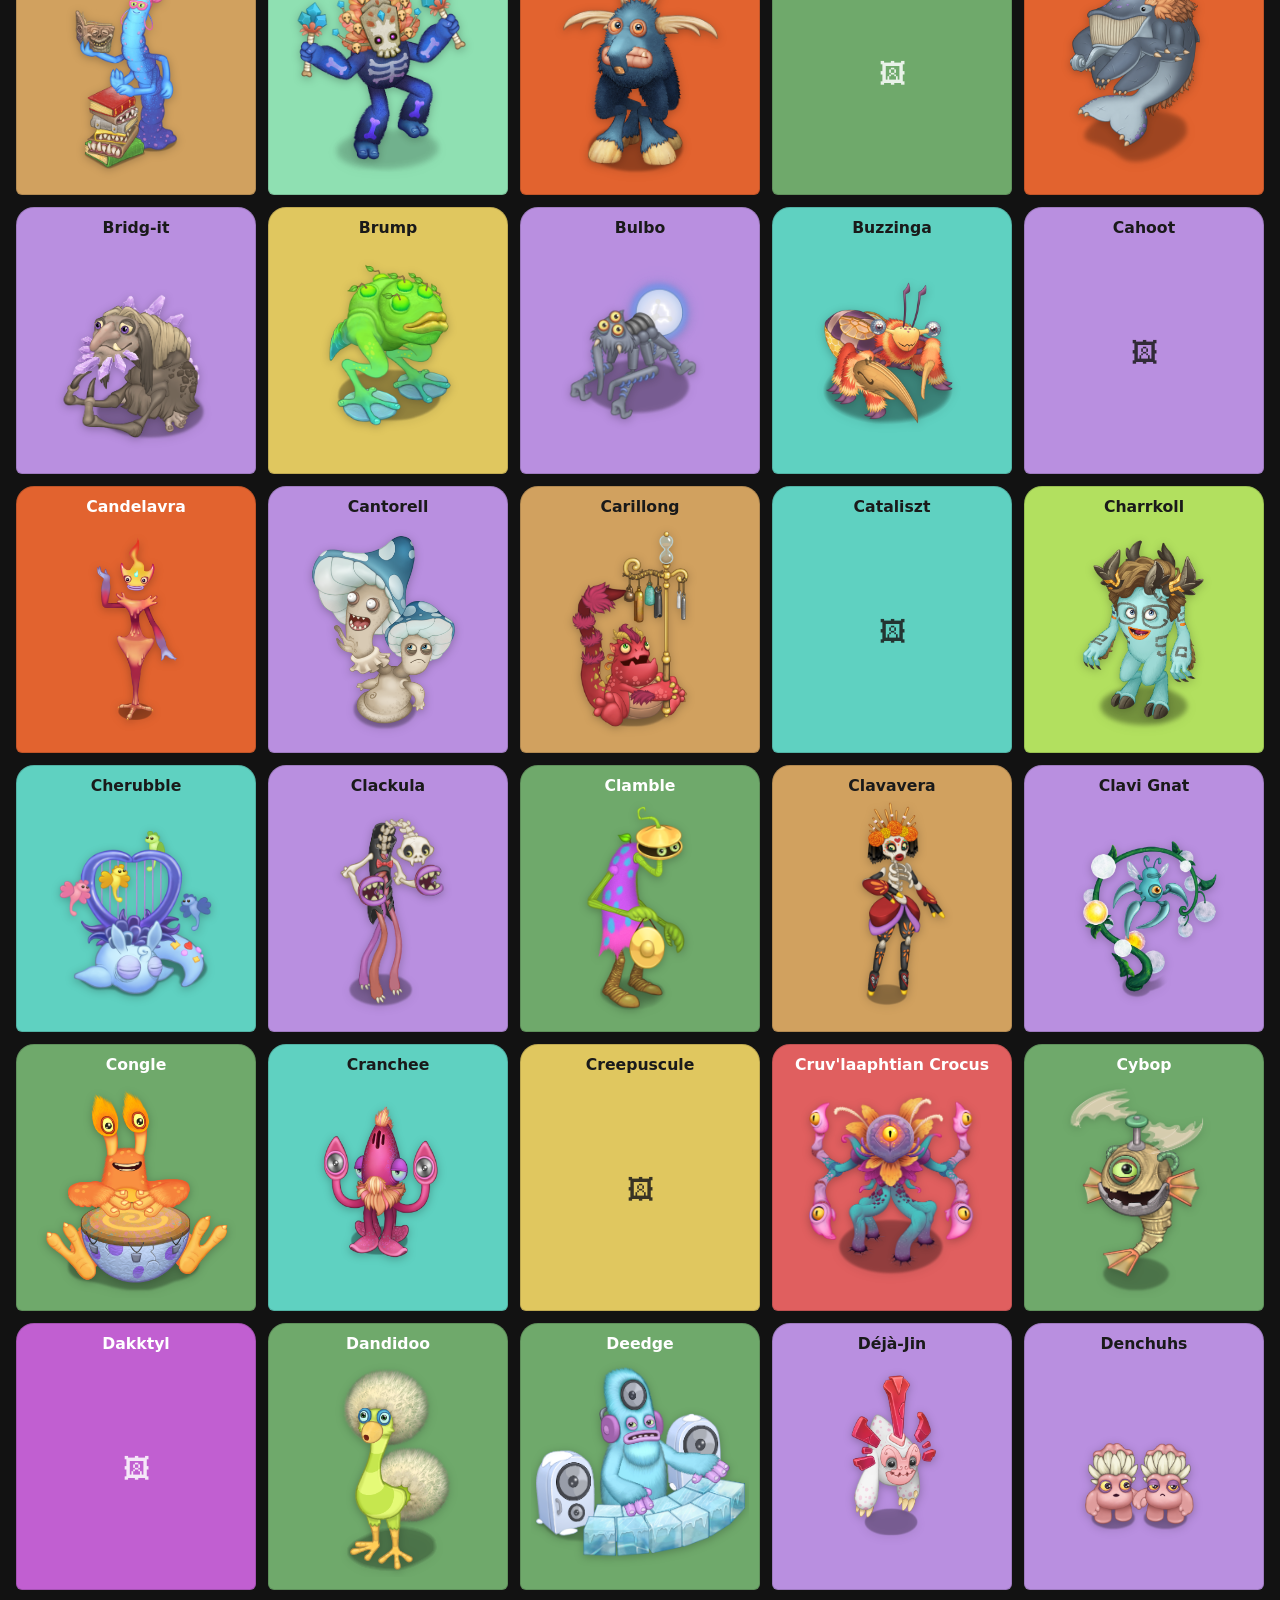
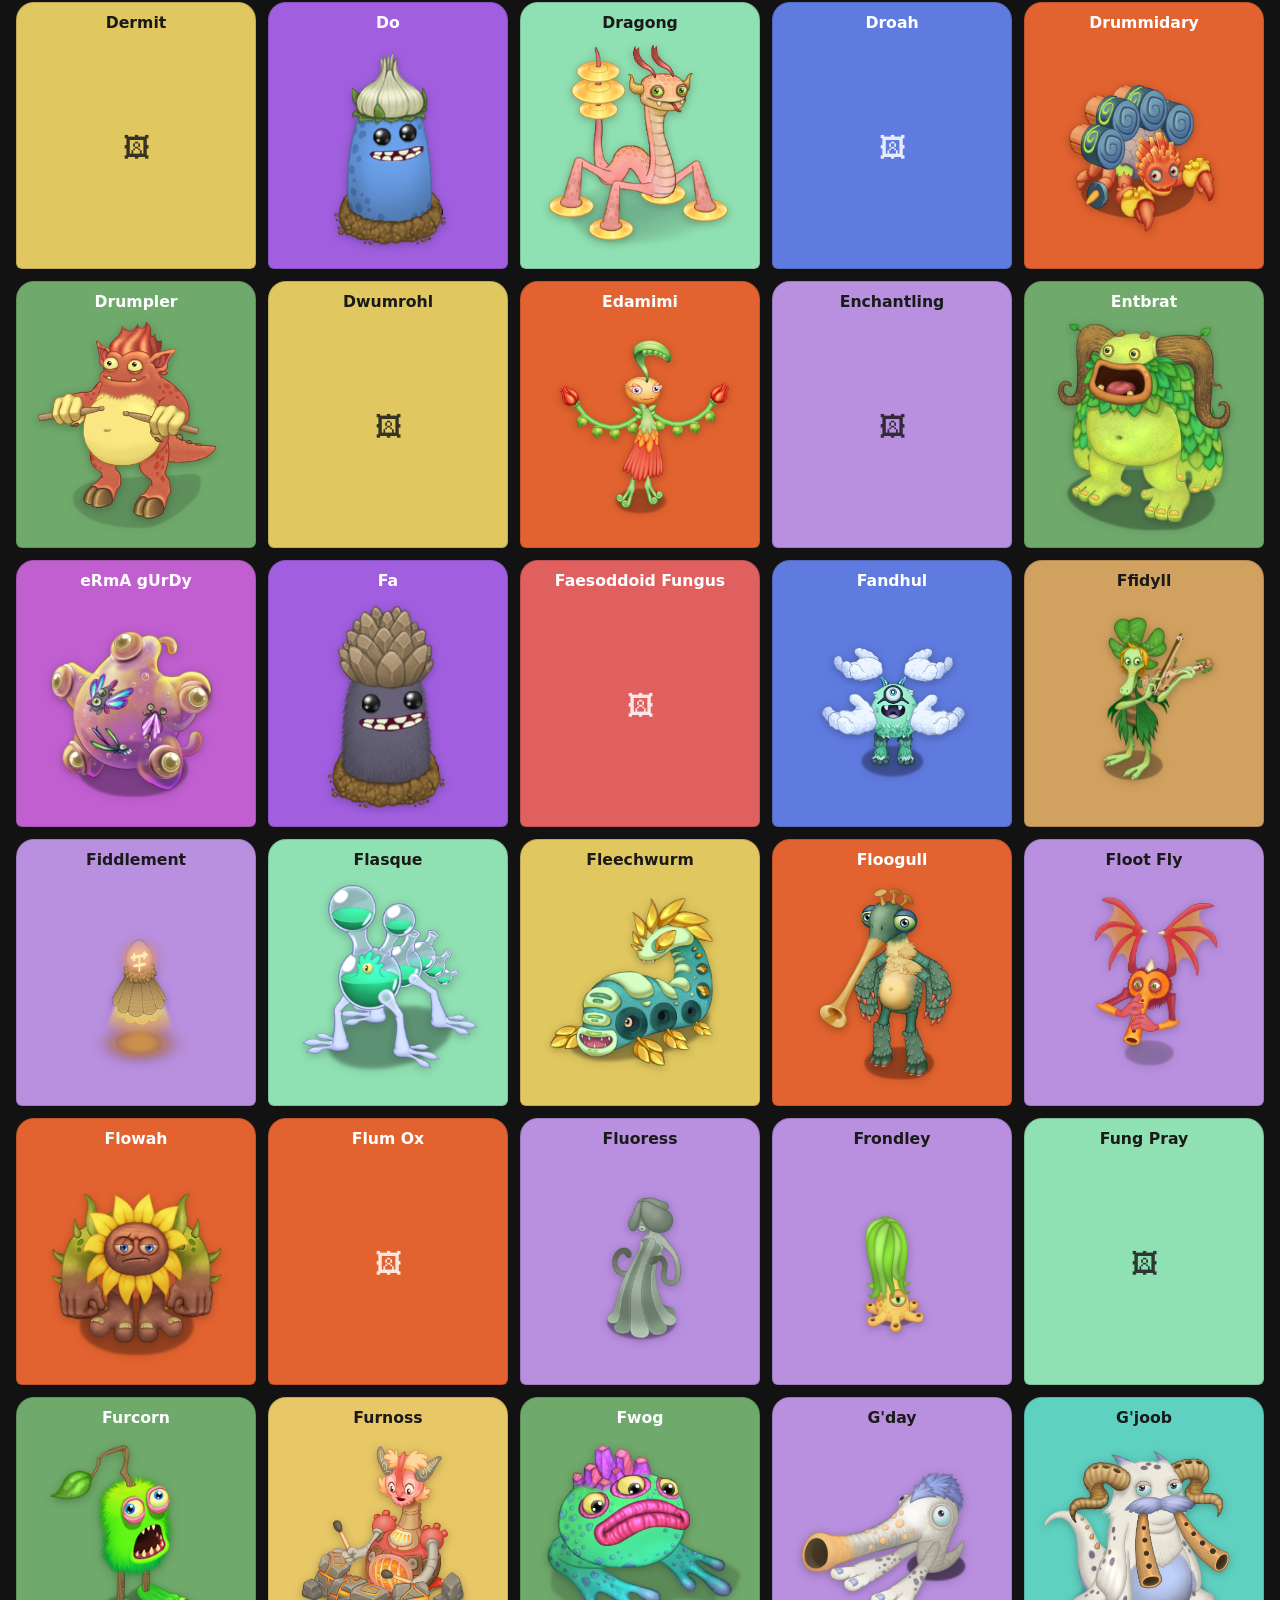
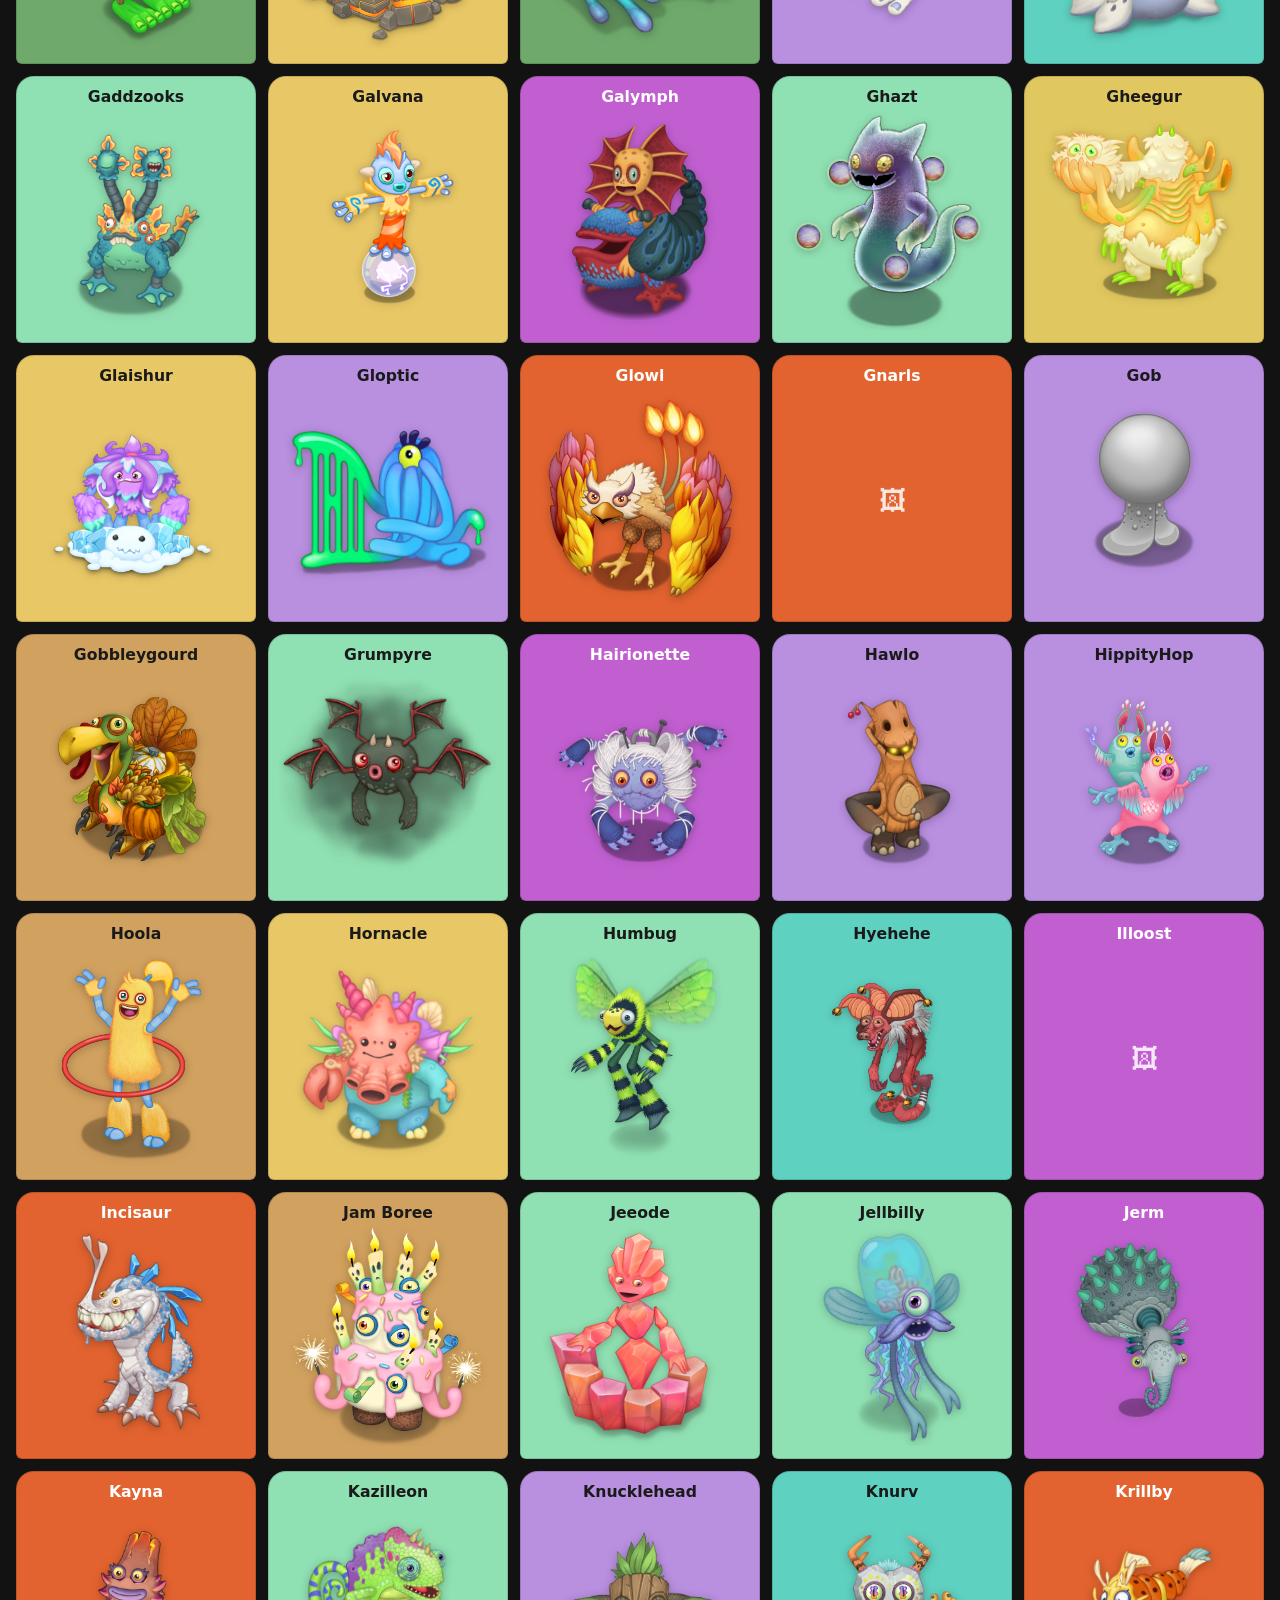
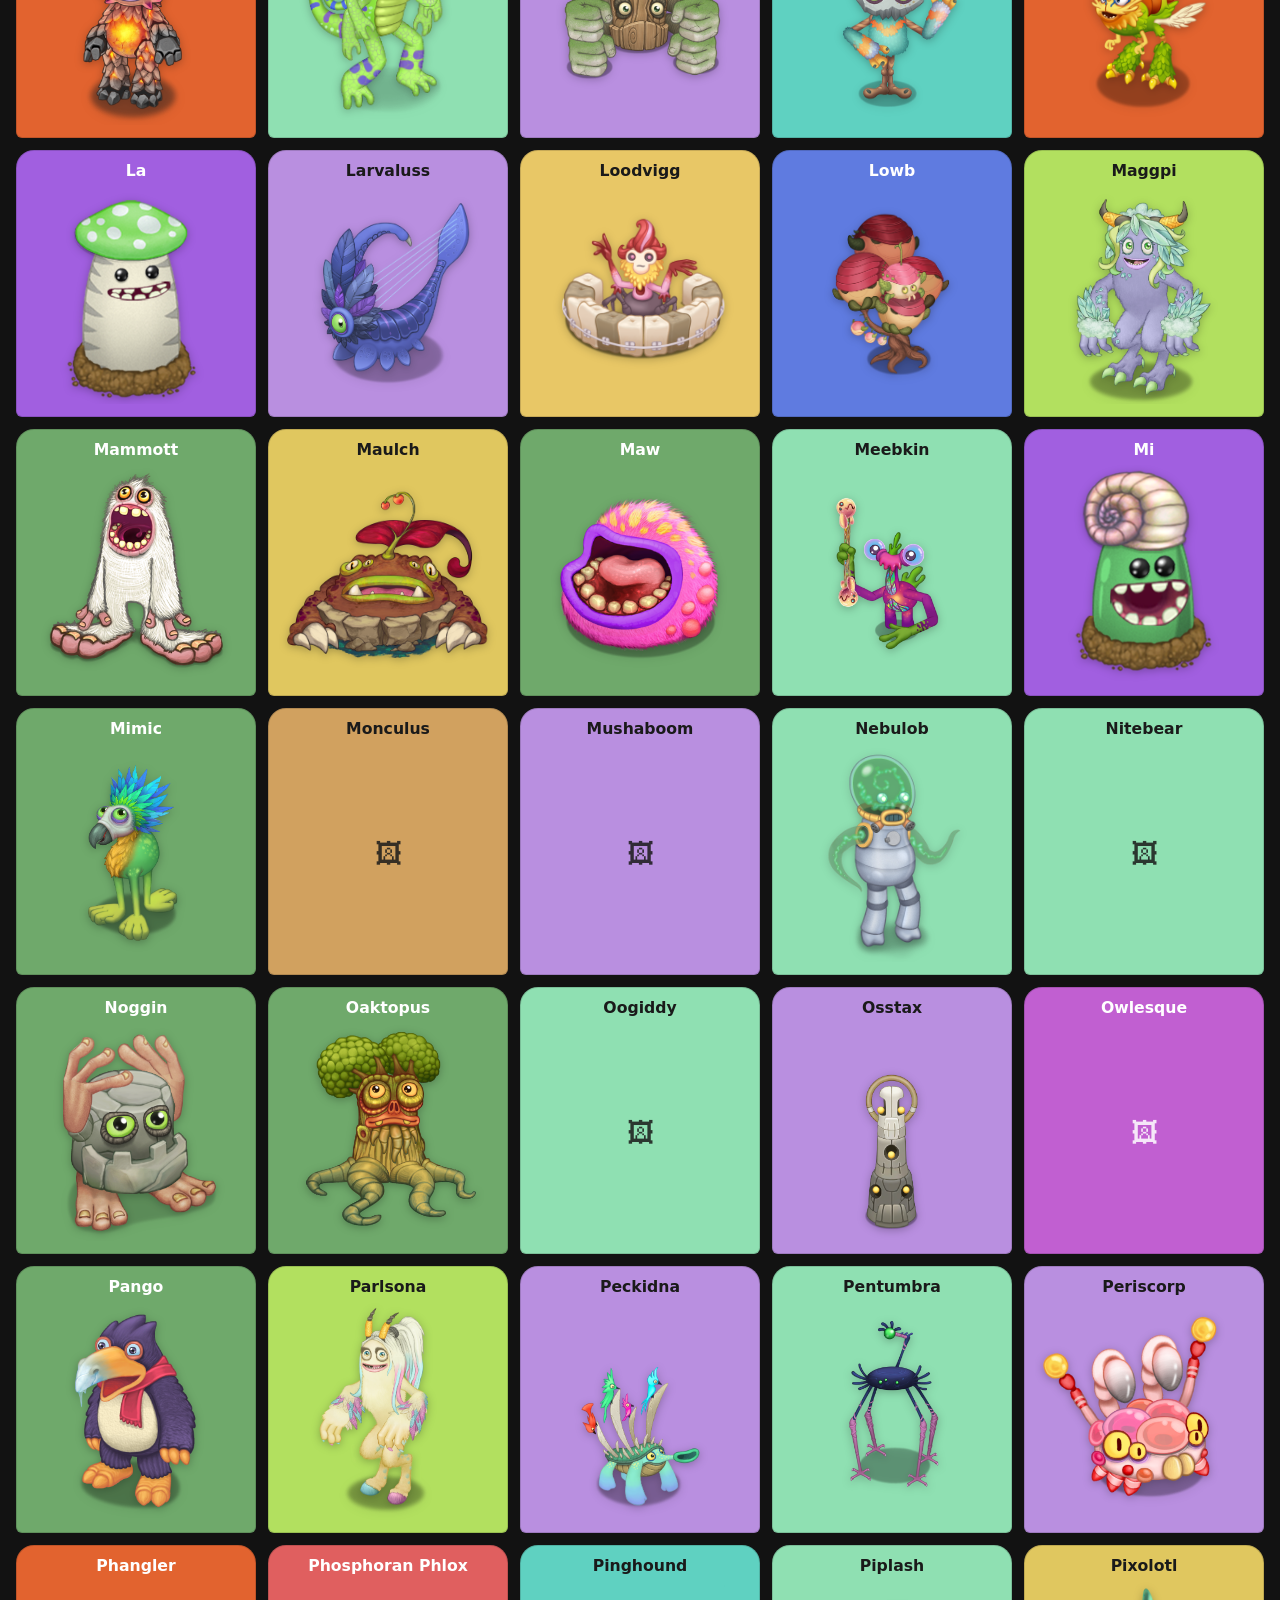
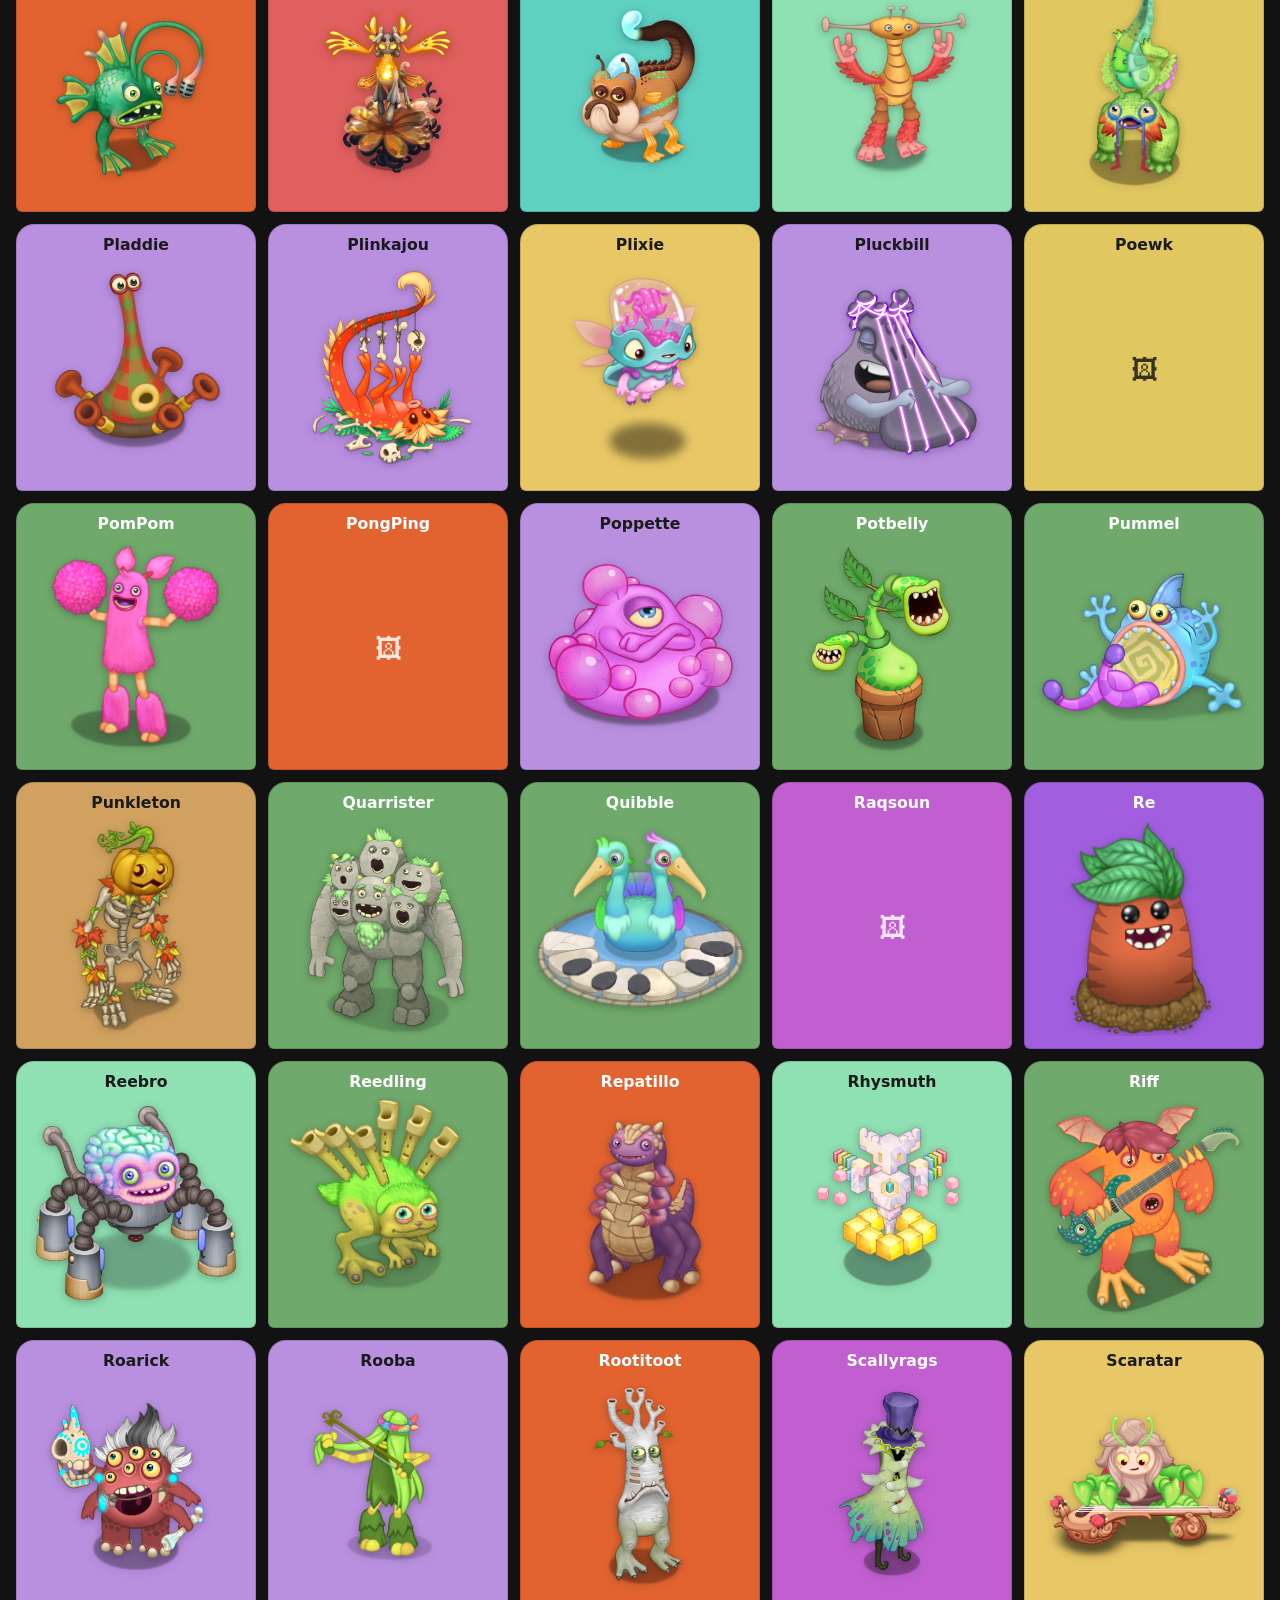
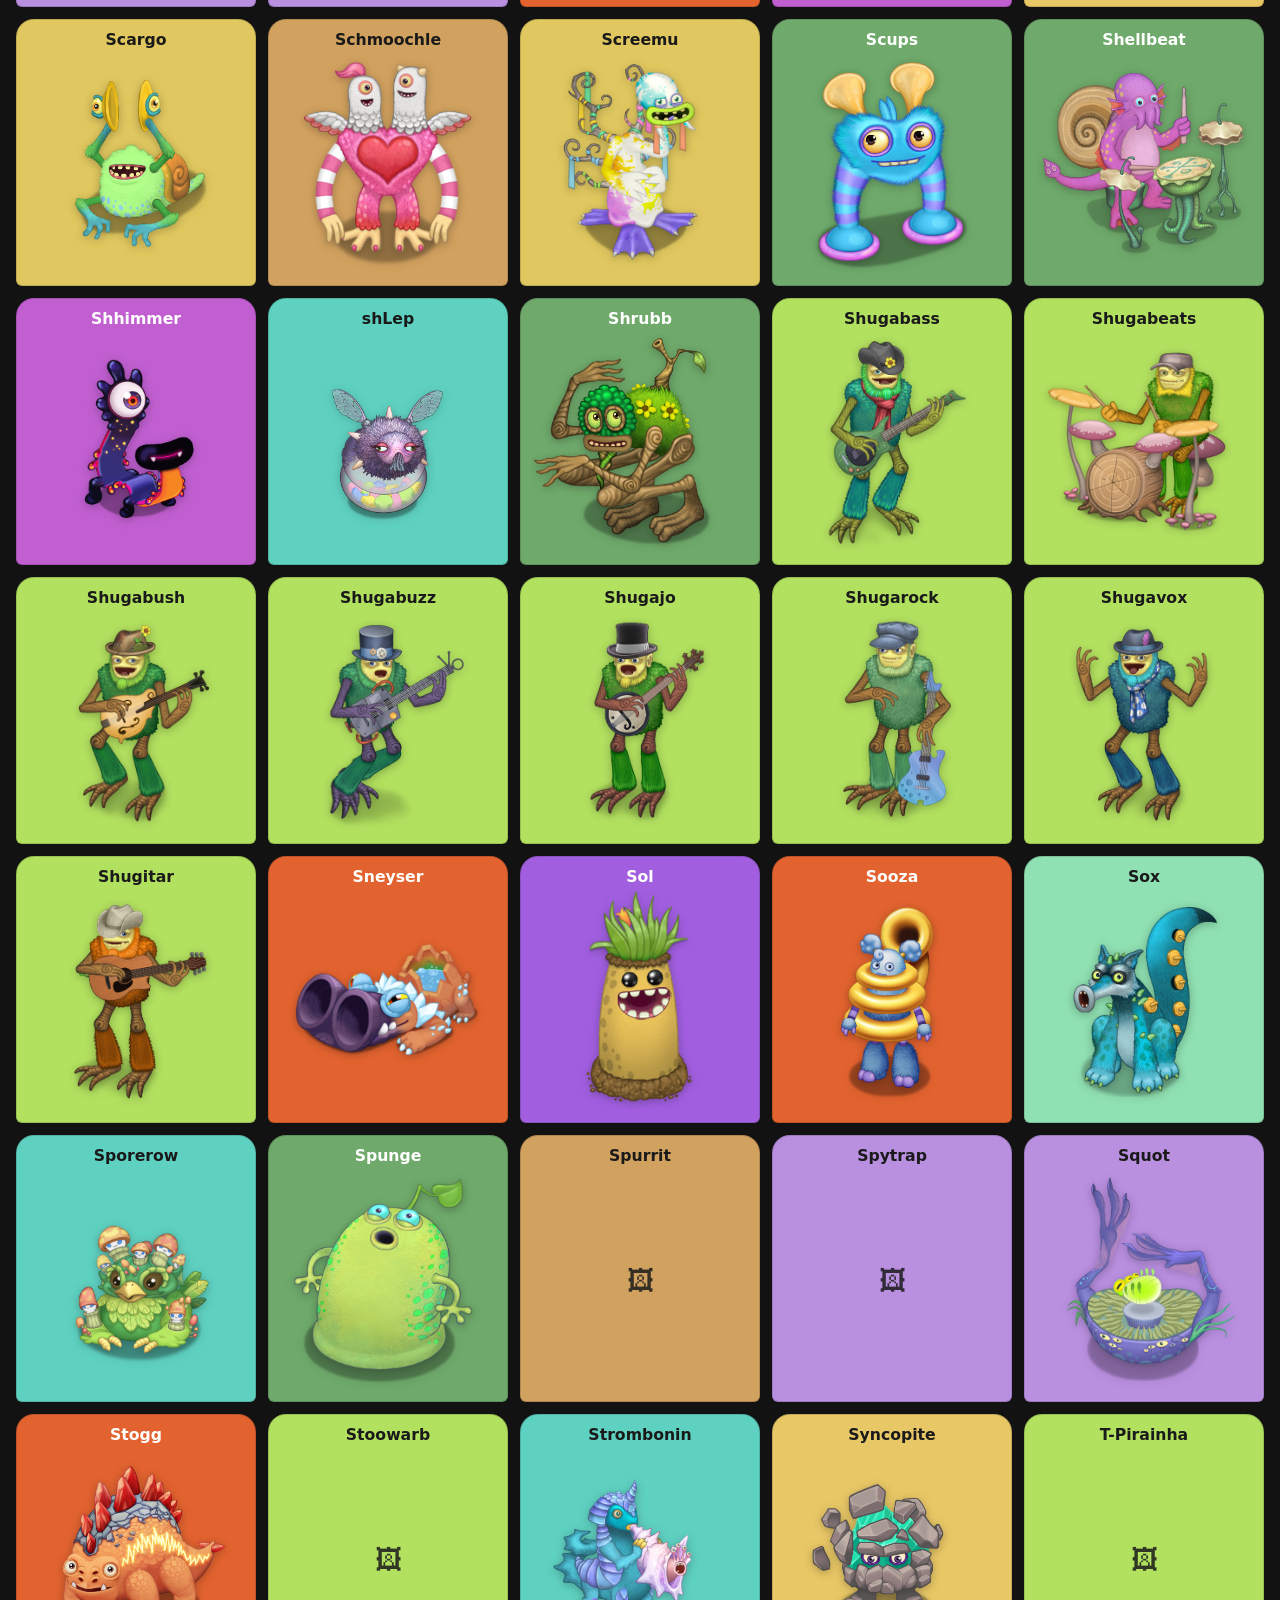
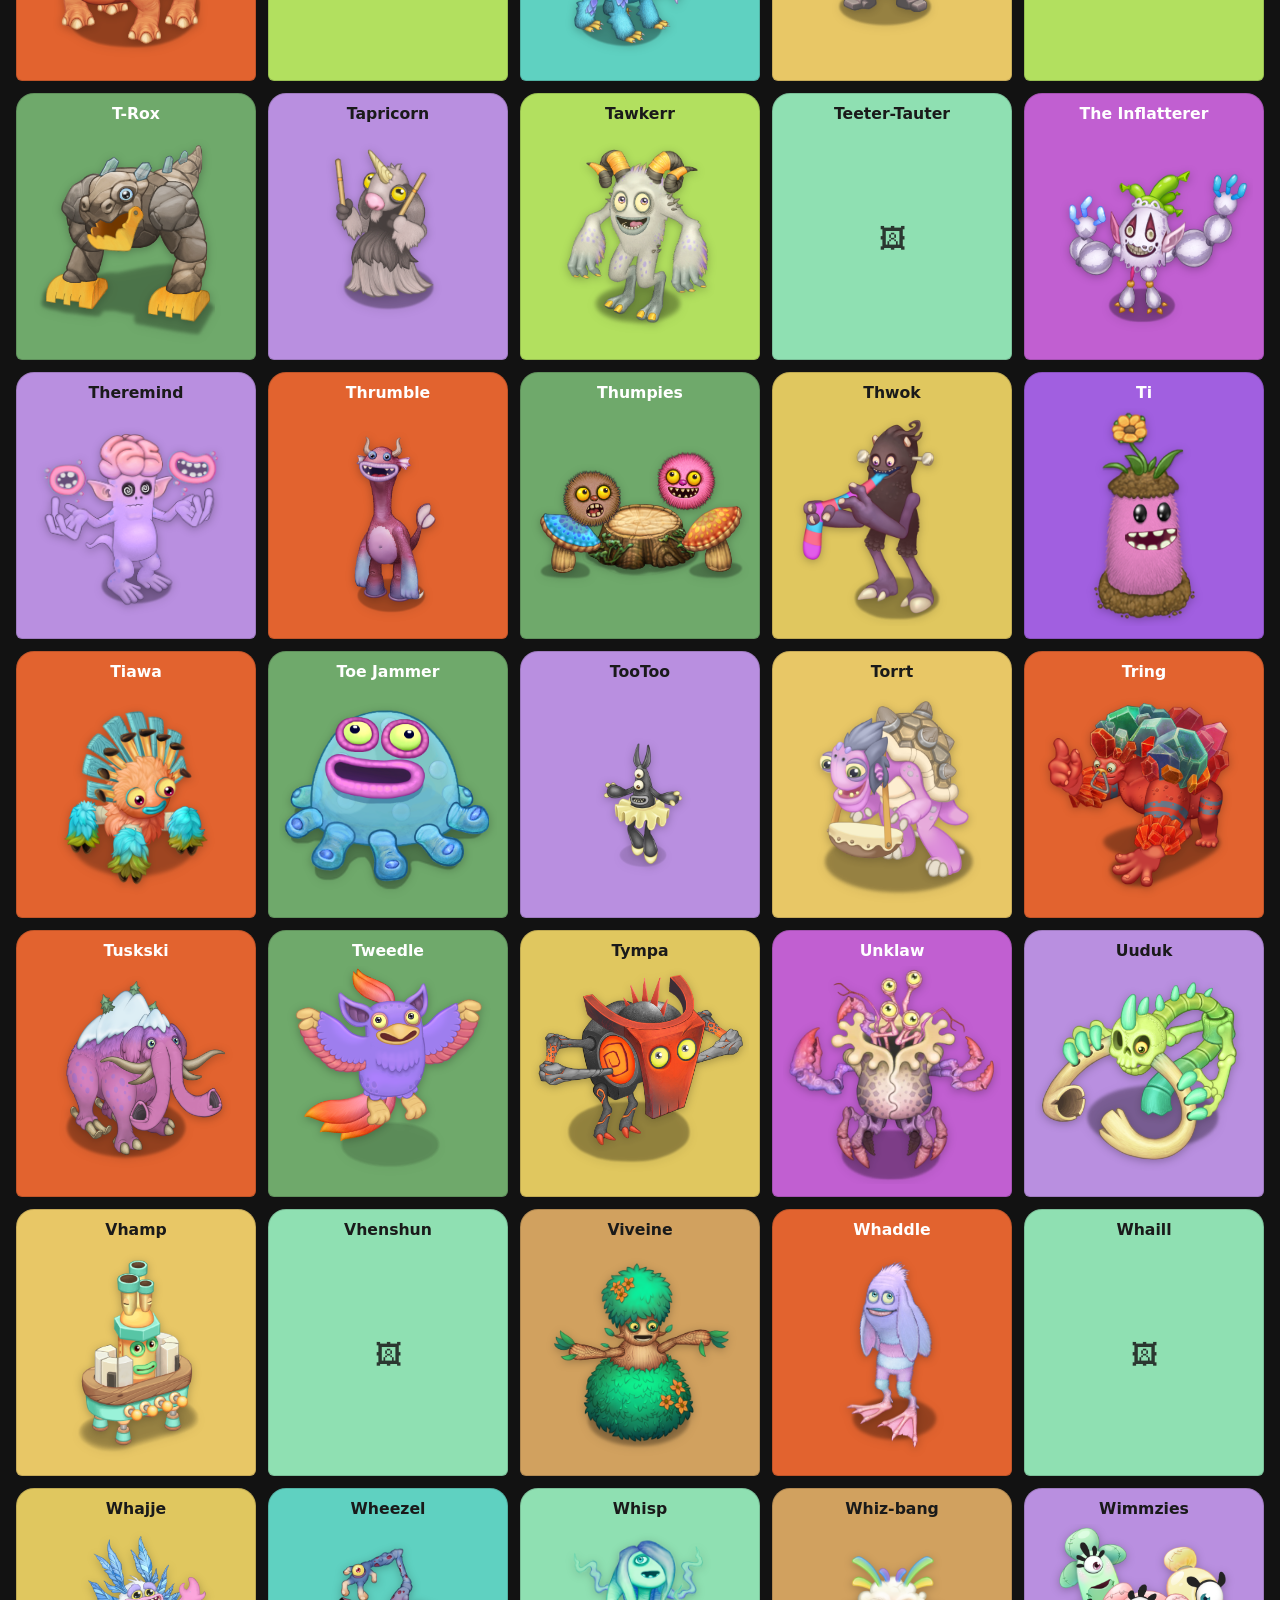
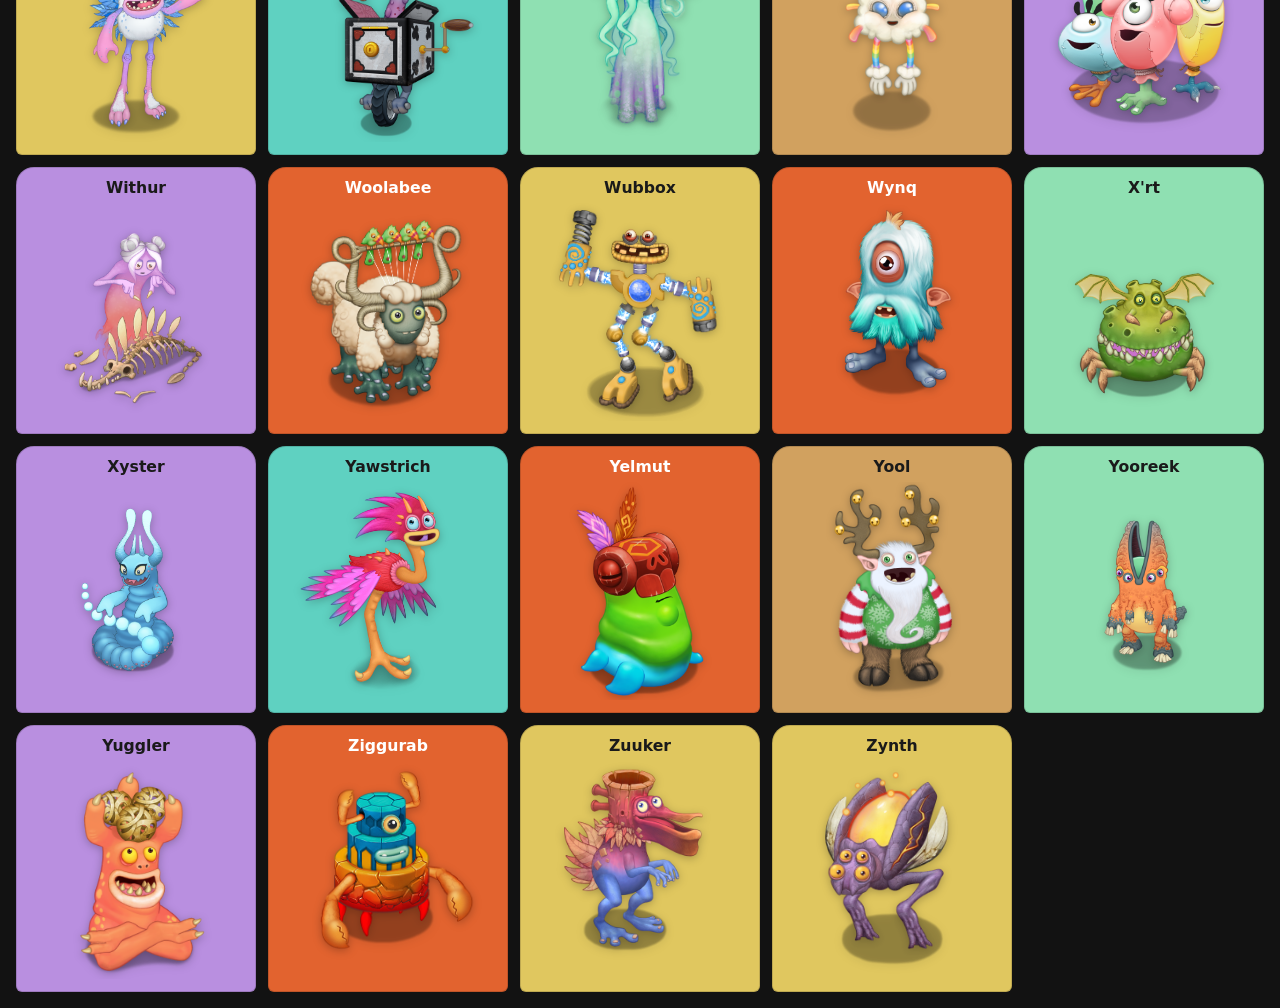
==== commit c605c23a: "updated as of 12 Sep 2026" ====
--- a/index.html
+++ b/index.html
@@ -16,8 +16,7 @@
   <div class="app-header__top">
     <h1 class="app-header__title">MSM Pokédex</h1>
     <nav class="view-switch" aria-label="Primary view">
-      <button class="view-switch__btn is-active" data-view="monsters" type="button">Monsters</button>
-      <button class="view-switch__btn" data-view="islands" type="button">Islands</button>
+      <button class="view-switch__btn" id="view-toggle" data-view="islands" type="button">Islands</button>
     </nav>
   </div>
   <div class="search-bar">
--- a/styles.css
+++ b/styles.css
@@ -246,16 +246,15 @@
 .empty-state h3 { color: var(--text-primary); margin-bottom: 6px; }
 
 .monster-card {
-  background: var(--surface);
-  border: 1px solid var(--card-border, var(--border-quiet));
+  background: var(--card-accent, var(--surface));
+  border: 1px solid rgba(0,0,0,0.15);
   border-radius: var(--radius-card);
-  padding: 12px 10px 10px;
+  padding: 10px 10px 12px;
   text-align: left;
   display: flex;
   flex-direction: column;
   align-items: center;
-  gap: 8px;
-  background-image: var(--card-gradient, none);
+  gap: 6px;
   transition: transform 120ms ease, box-shadow 120ms ease;
 }
 
@@ -268,13 +267,10 @@
 .monster-card__image-wrap {
   width: 100%;
   aspect-ratio: 1;
-  border-radius: 12px;
-  background: var(--card-accent, var(--surface-raised));
   display: flex;
   align-items: center;
   justify-content: center;
   overflow: hidden;
-  box-shadow: inset 0 0 0 1px rgba(0,0,0,0.12);
 }
 
 .monster-card__image {
@@ -291,17 +287,10 @@
 }
 
 .monster-card__name {
-  font-weight: 600;
+  font-weight: 700;
   font-size: 0.98rem;
   text-align: center;
-  color: var(--text-primary);
-}
-
-.monster-card__variant {
-  font-size: 0.85rem;
-  color: var(--card-accent, var(--text-muted));
-  font-weight: 600;
-  text-transform: capitalize;
+  color: var(--card-fill-text, var(--text-primary));
 }
 
 /* ---------- Profile sheet ---------- */
@@ -455,46 +444,76 @@
 #profile-subclass { display: inline-flex; align-items: center; gap: 6px; }
 #profile-subclass .sigil { width: 16px; height: 16px; }
 
-/* Island View (Phase 5): island photo + vertical wordmark side by side */
-.island-row {
-  display: flex;
-  align-items: center;
-  gap: 12px;
-  padding: 14px 16px;
-  border-bottom: 1px solid var(--border-quiet);
-}
-.island-row__image {
-  width: 56px;
-  height: 56px;
-  border-radius: 12px;
-  object-fit: cover;
-  background: var(--surface-raised);
-}
-.island-row__wordmark {
-  height: 40px;
-  width: auto;
-  object-fit: contain;
-}
-.island-row__count {
-  margin-left: auto;
-  font-size: 0.92rem;
-  color: var(--text-muted);
-}
+/* Island View: fixed-height tiles, solid class-majority color fill,
+   wordmark+count stacked on the left, island photo on the right */
+.island-group__title {
+  font-size: 0.85rem;
+  text-transform: uppercase;
+  letter-spacing: 0.06em;
+  color: var(--text-muted);
+  margin: 18px 16px 8px;
+}
+.island-group:first-child .island-group__title { margin-top: 8px; }
 
 .island-list {
   display: flex;
   flex-direction: column;
 }
+
 .island-row {
   cursor: pointer;
   border: none;
-  background: none;
   width: 100%;
   text-align: left;
-  color: inherit;
   font: inherit;
-}
-.island-row:hover { background: var(--surface); }
+  display: flex;
+  align-items: center;
+  justify-content: space-between;
+  gap: 12px;
+  height: 96px;
+  padding: 0 18px;
+  margin: 0 12px 10px;
+  border-radius: 16px;
+  background: var(--island-fill, var(--surface));
+  color: var(--island-text, var(--text-primary));
+}
+.island-row:hover { filter: brightness(1.06); }
+
+.island-row__left {
+  display: flex;
+  flex-direction: column;
+  align-items: flex-start;
+  justify-content: center;
+  gap: 8px;
+  height: 100%;
+  padding: 14px 0;
+  min-width: 0;
+}
+.island-row__wordmark {
+  max-height: 44px;
+  max-width: 150px;
+  width: auto;
+  object-fit: contain;
+}
+.island-row__name-fallback {
+  font-size: 1.05rem;
+  font-weight: 700;
+  color: var(--island-text, var(--text-primary));
+}
+.island-row__count {
+  font-size: 0.85rem;
+  font-weight: 600;
+  color: var(--island-text, var(--text-primary));
+  opacity: 0.9;
+}
+
+.island-row__image {
+  width: 68px;
+  height: 68px;
+  object-fit: contain;
+  flex-shrink: 0;
+  filter: drop-shadow(0 2px 5px rgba(0,0,0,0.3));
+}
 
 .island-roster { padding: 8px 0; }
 .island-roster__back {
@@ -511,8 +530,8 @@
   gap: 12px;
   padding: 4px 16px 16px;
 }
-.island-roster__header img.island-row__image { width: 64px; height: 64px; }
-.island-roster__header img.island-row__wordmark { height: 46px; }
+.island-roster__header .island-row__image { width: 64px; height: 64px; }
+.island-roster__header .island-row__wordmark { max-height: 46px; }
 .island-roster__count { margin-left: auto; font-size: 0.96rem; color: var(--text-muted); }
 
 .breed-combo {
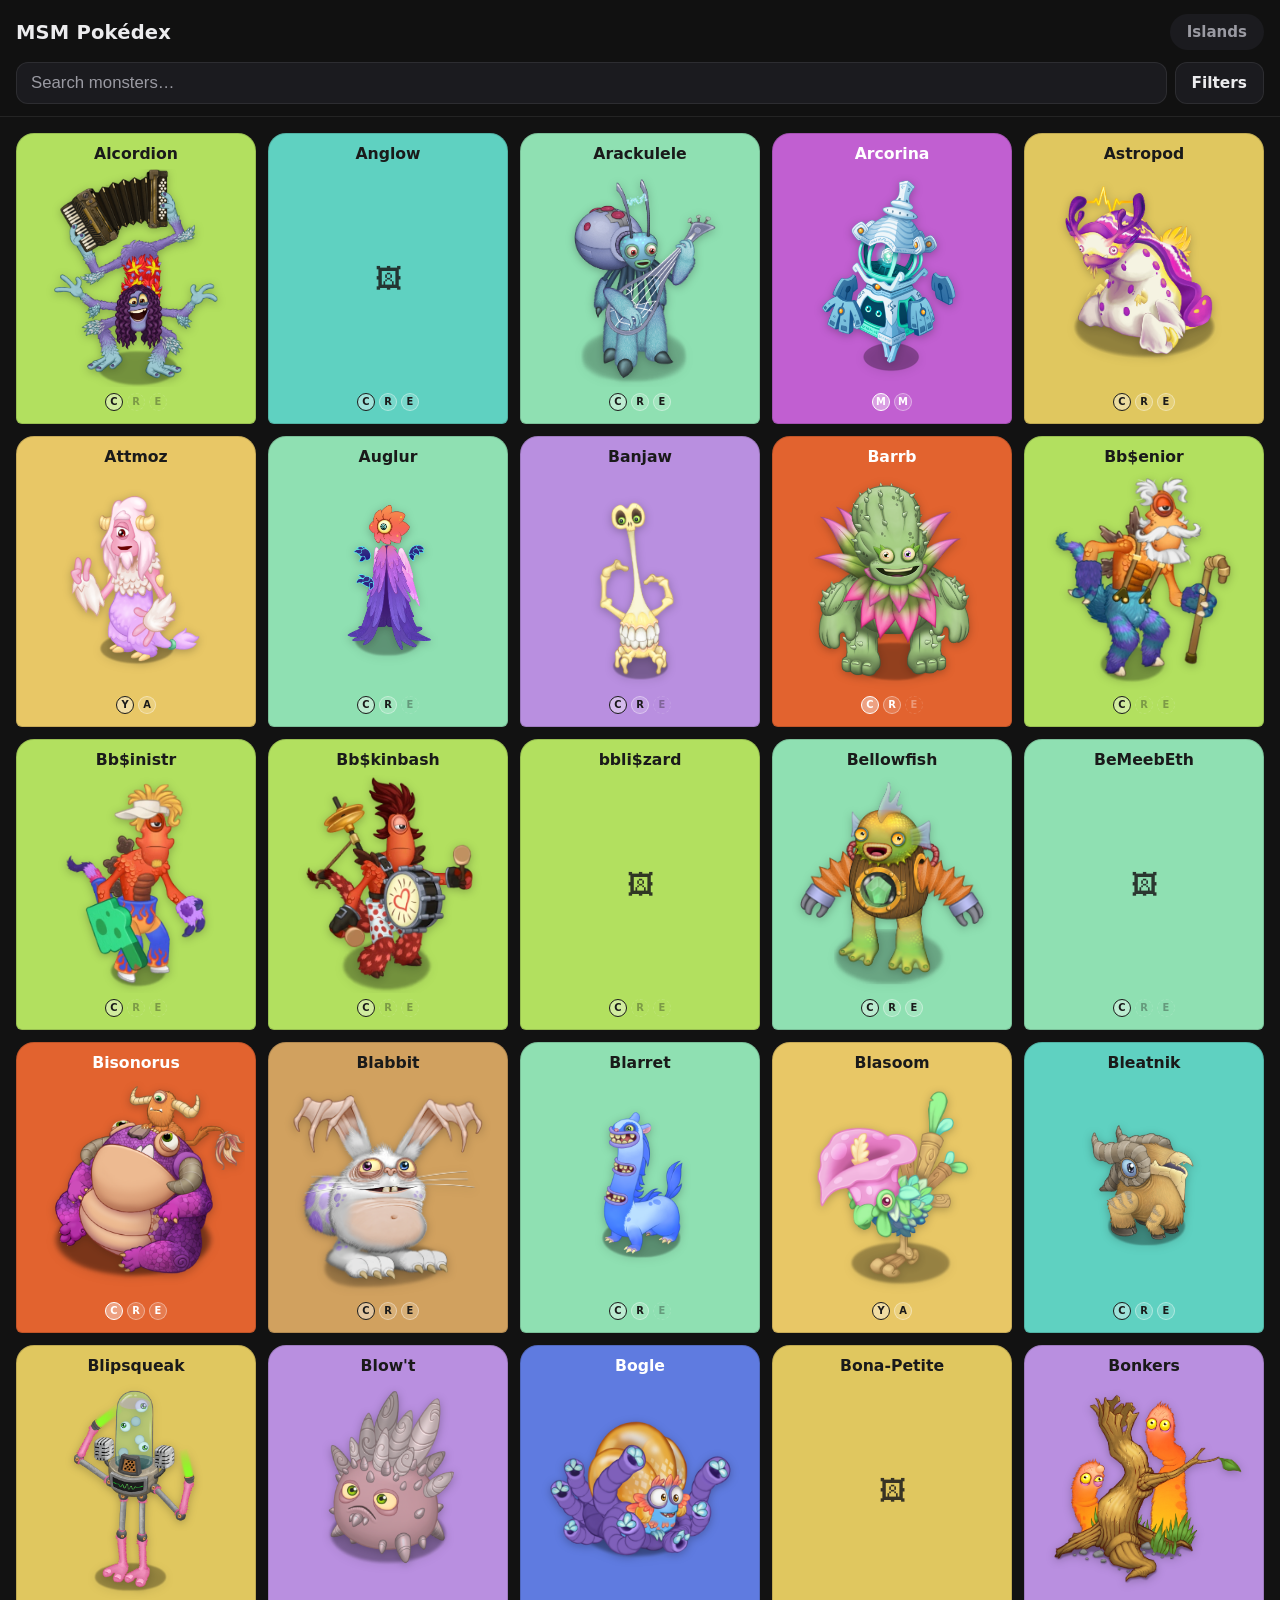
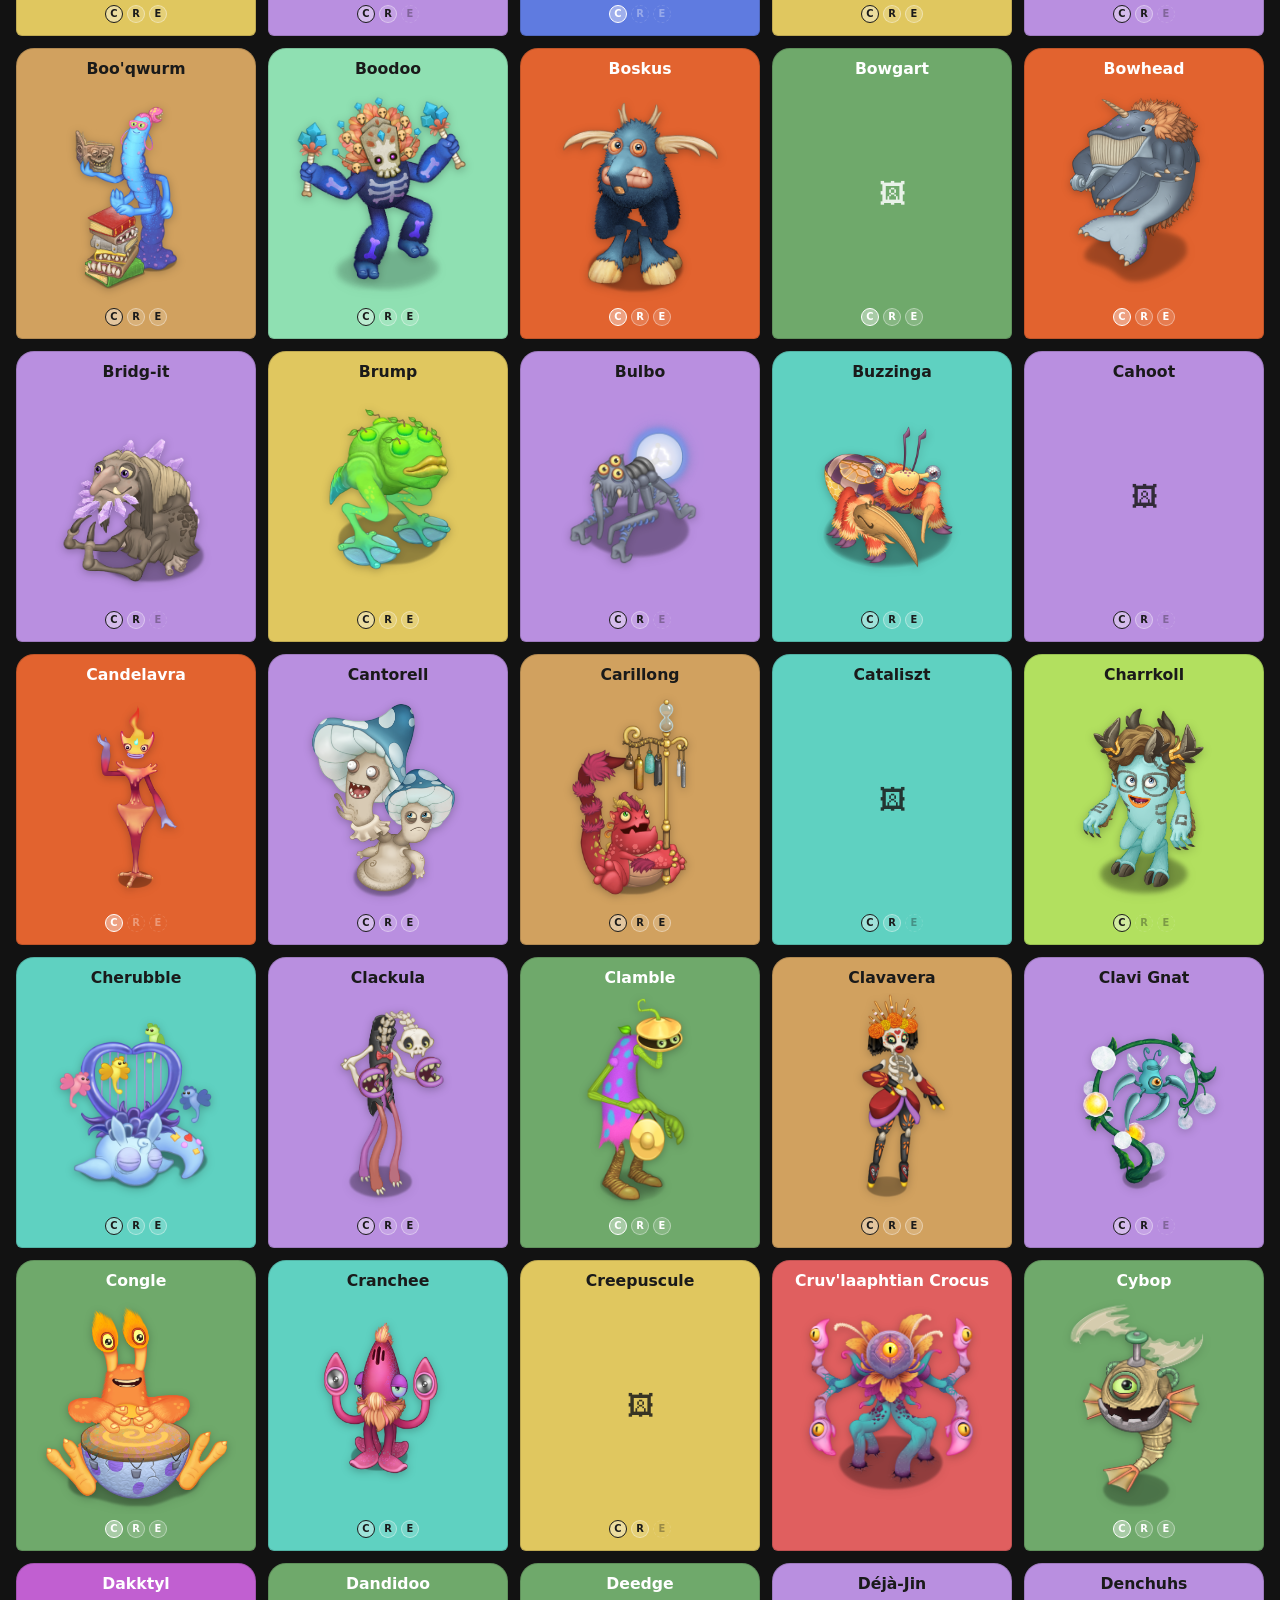
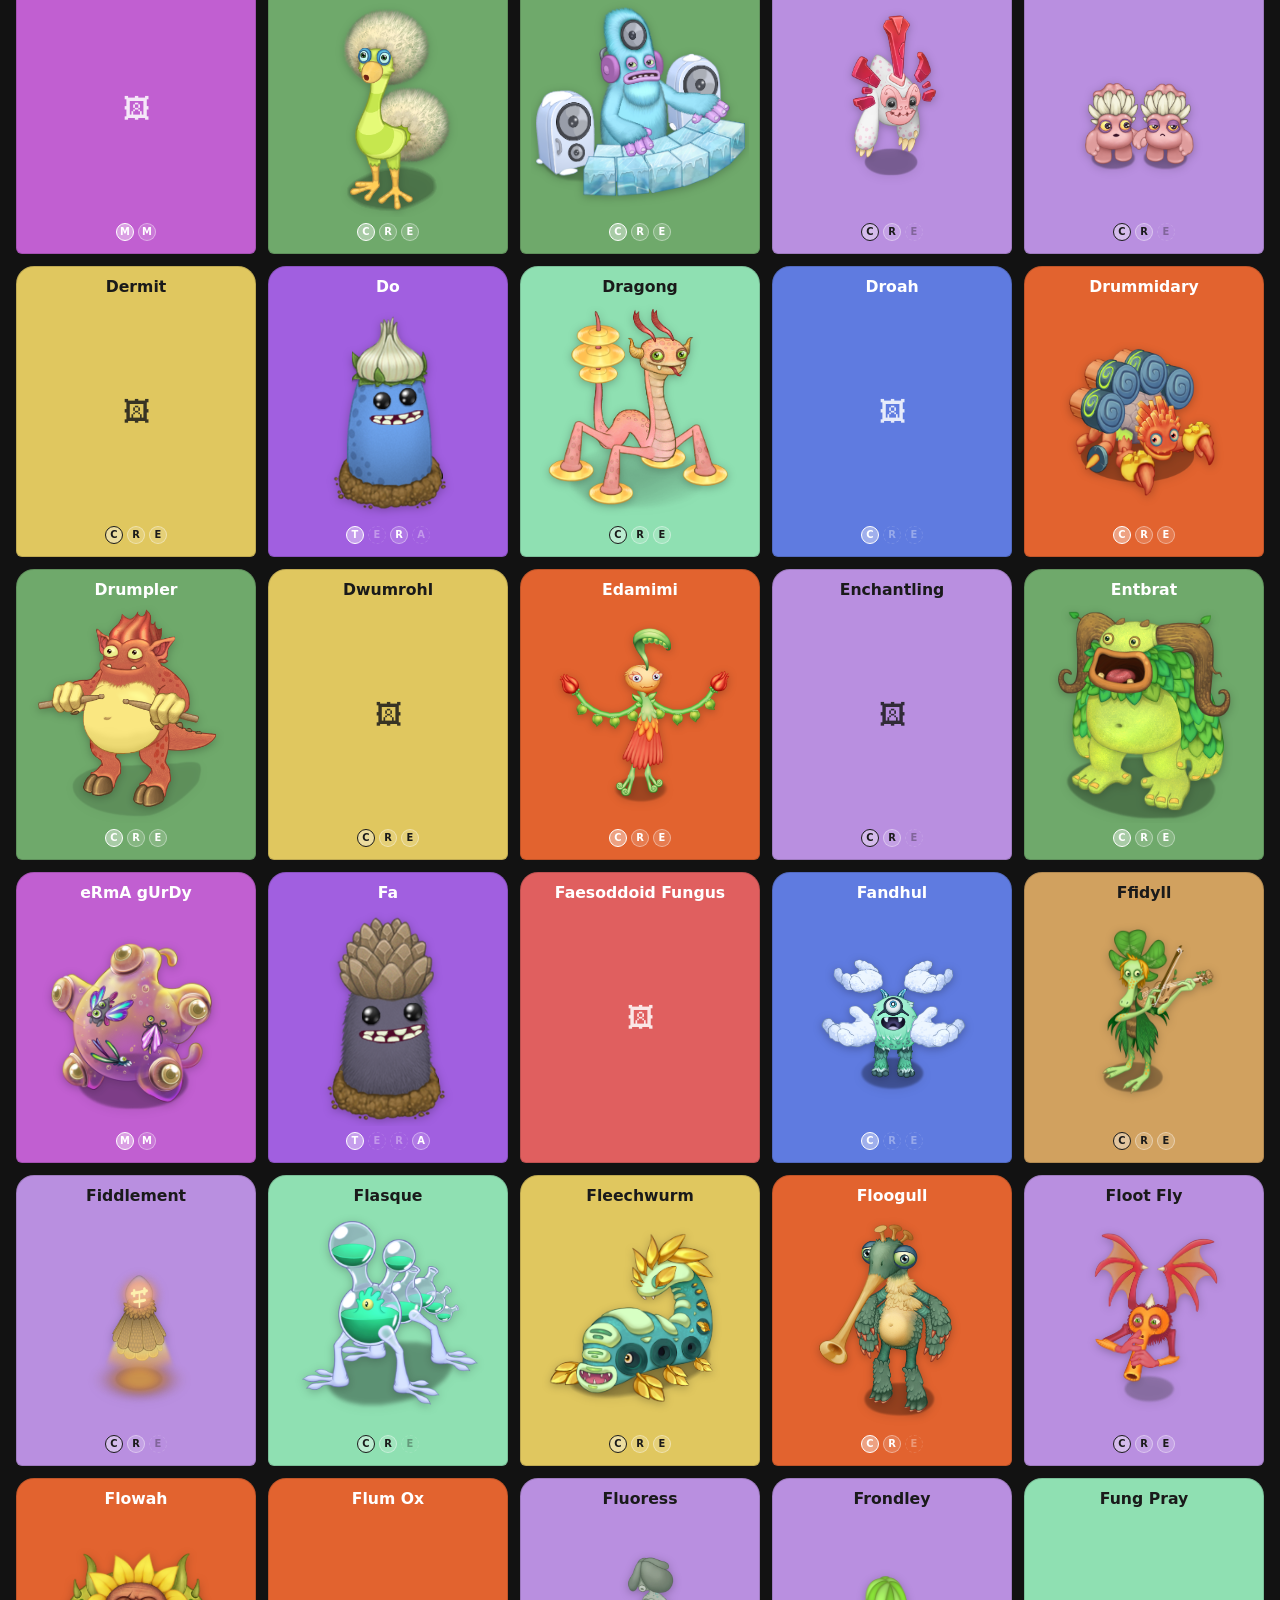
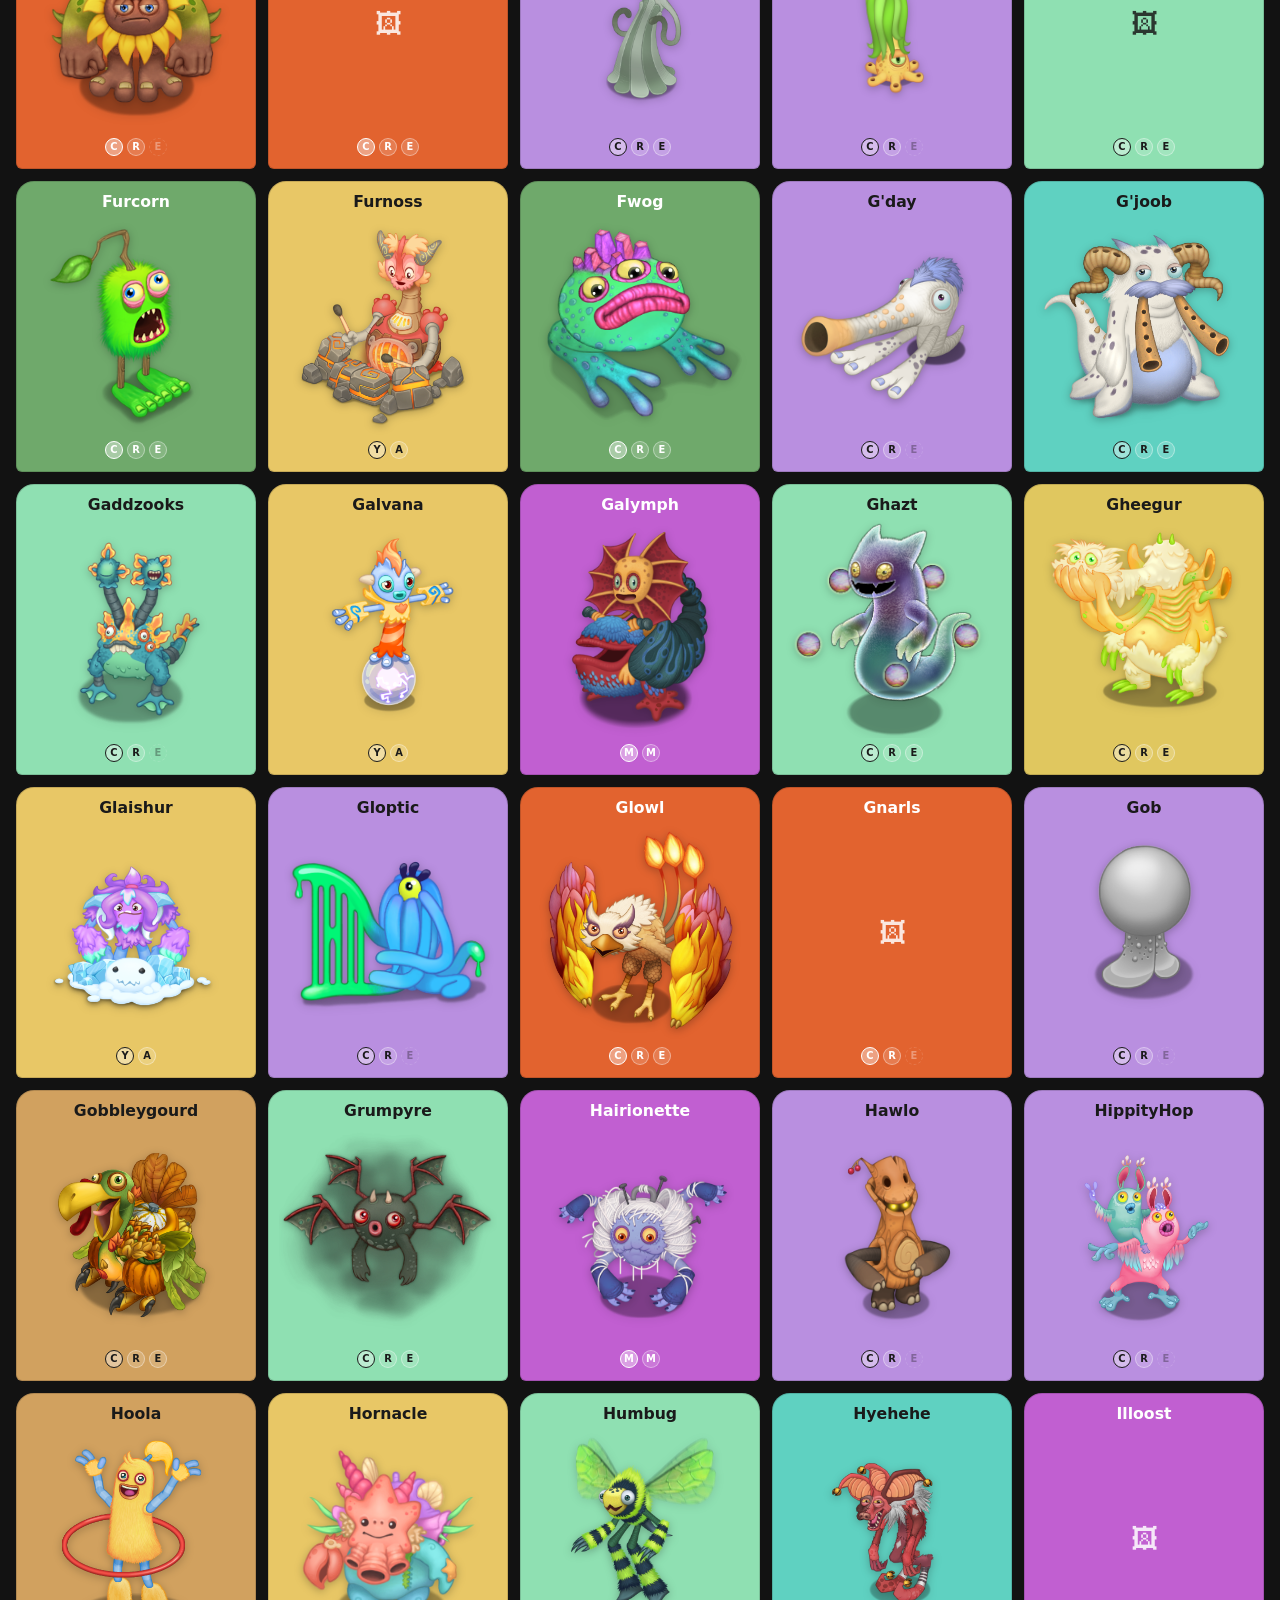
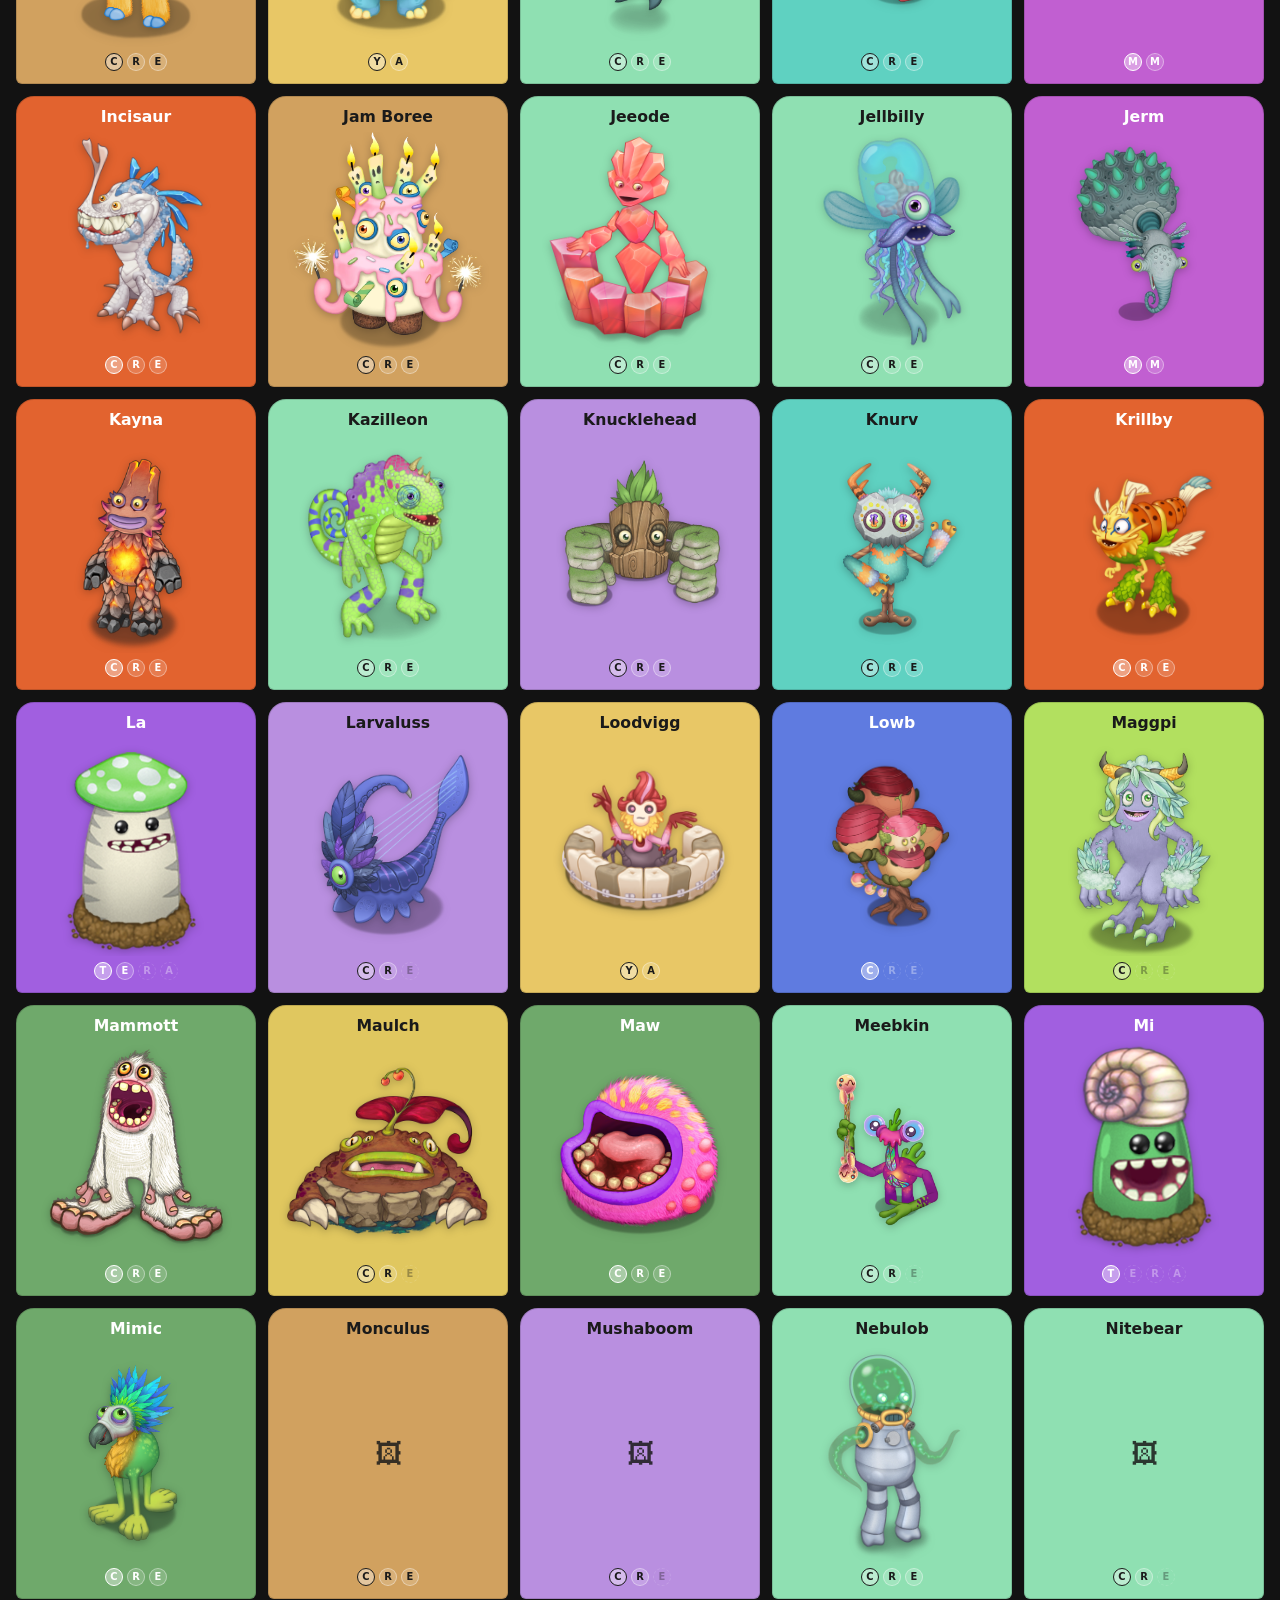
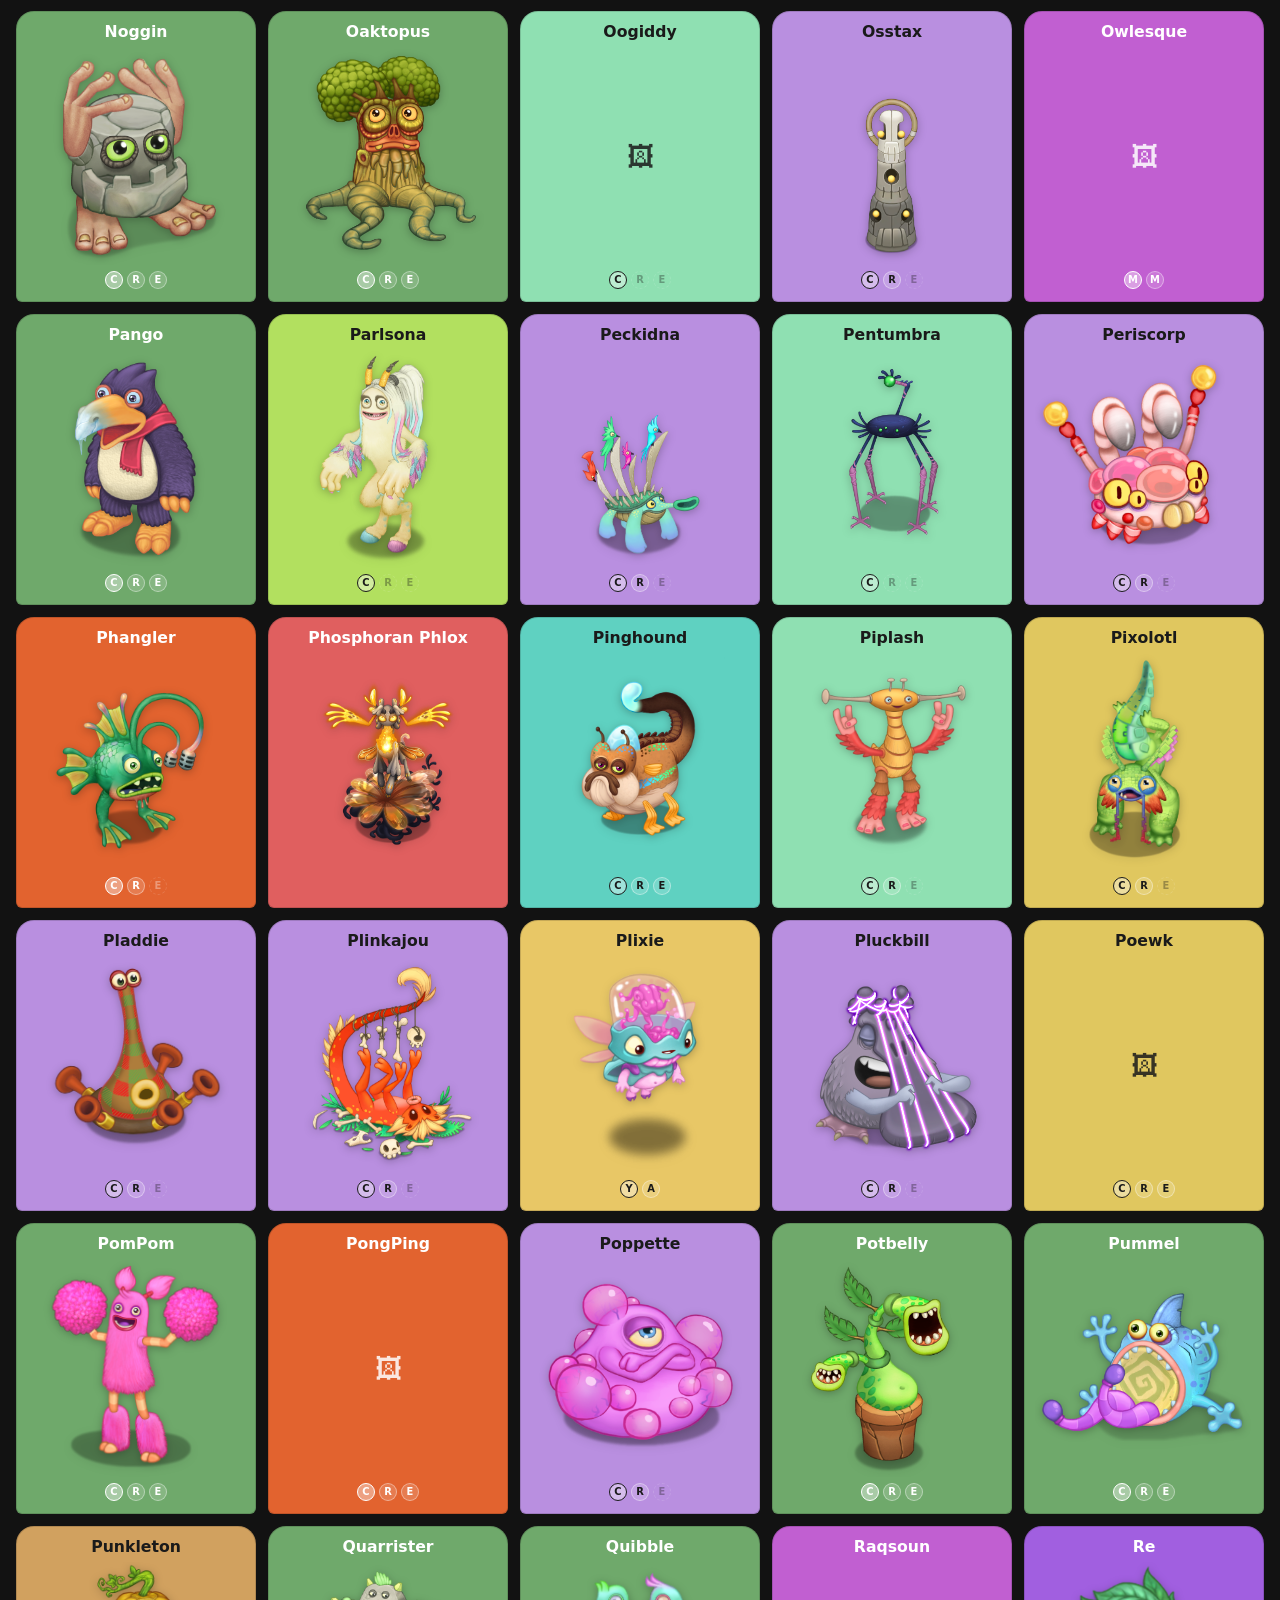
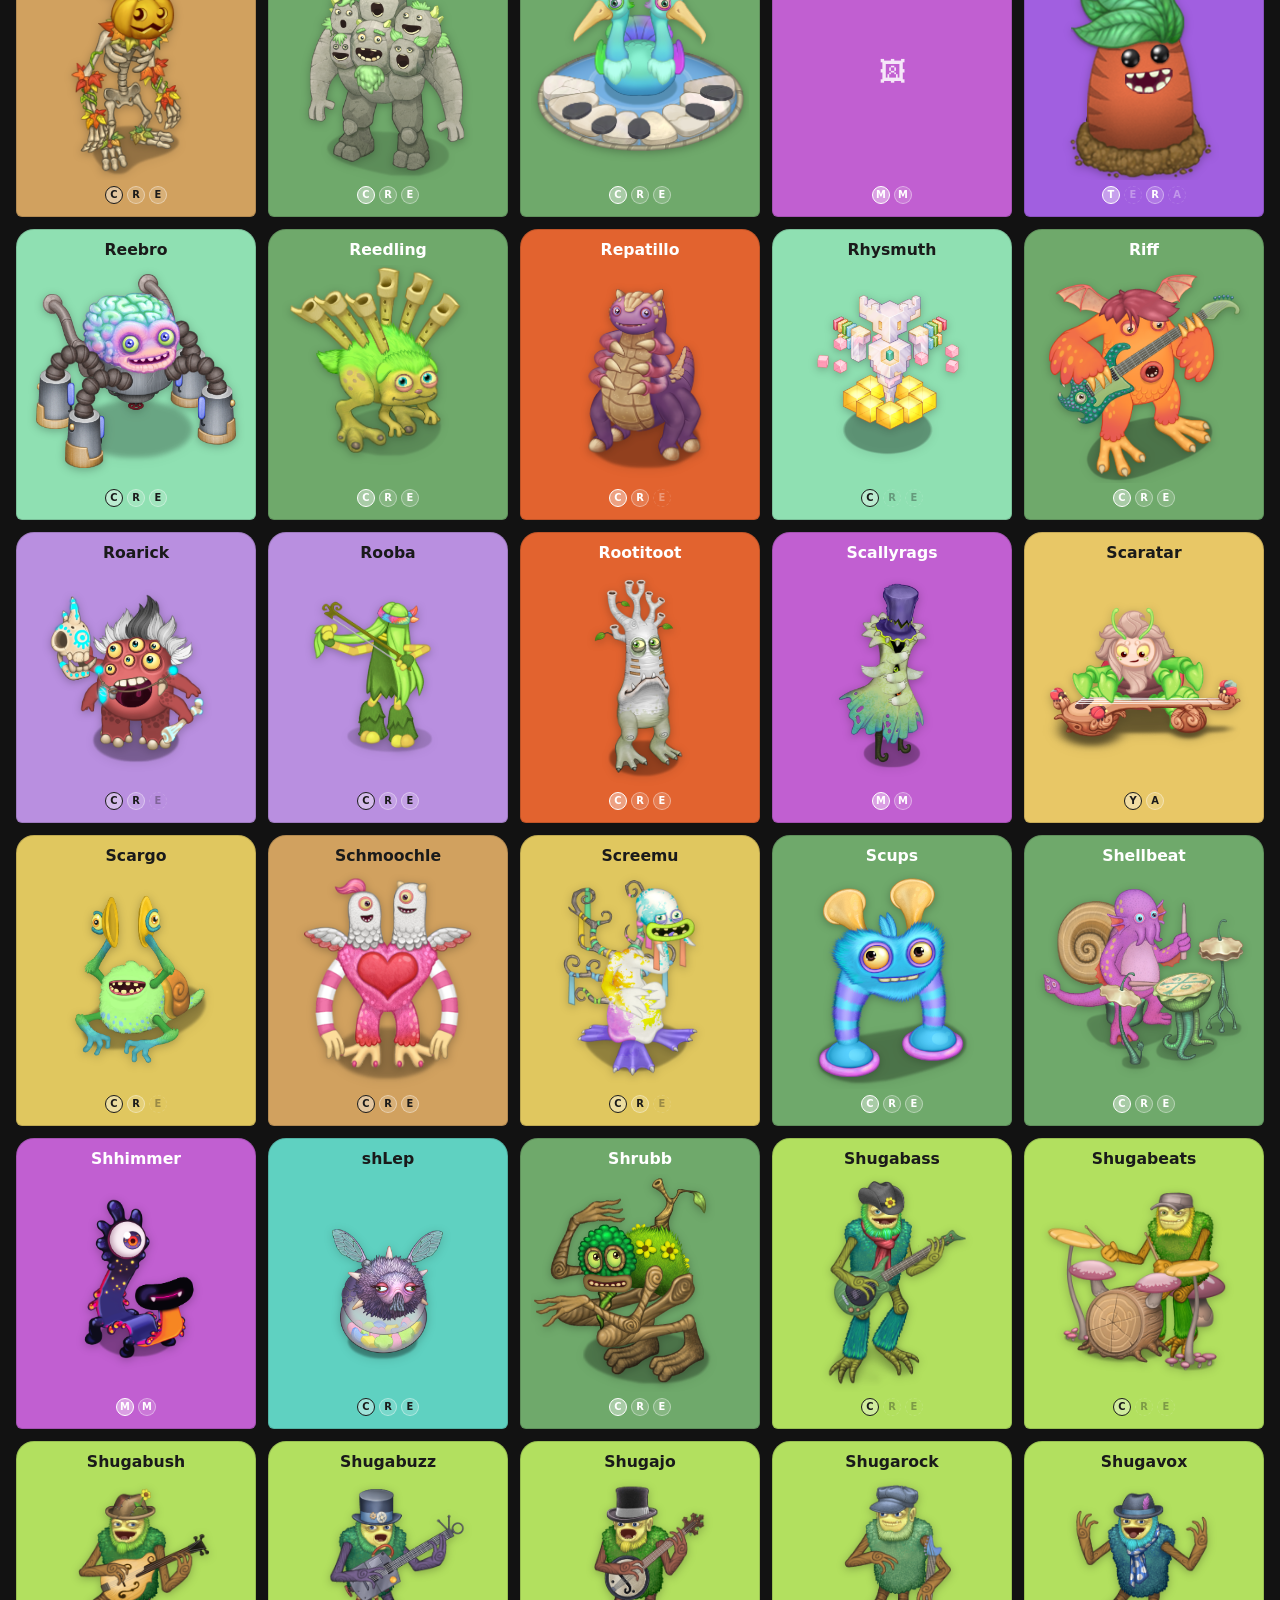
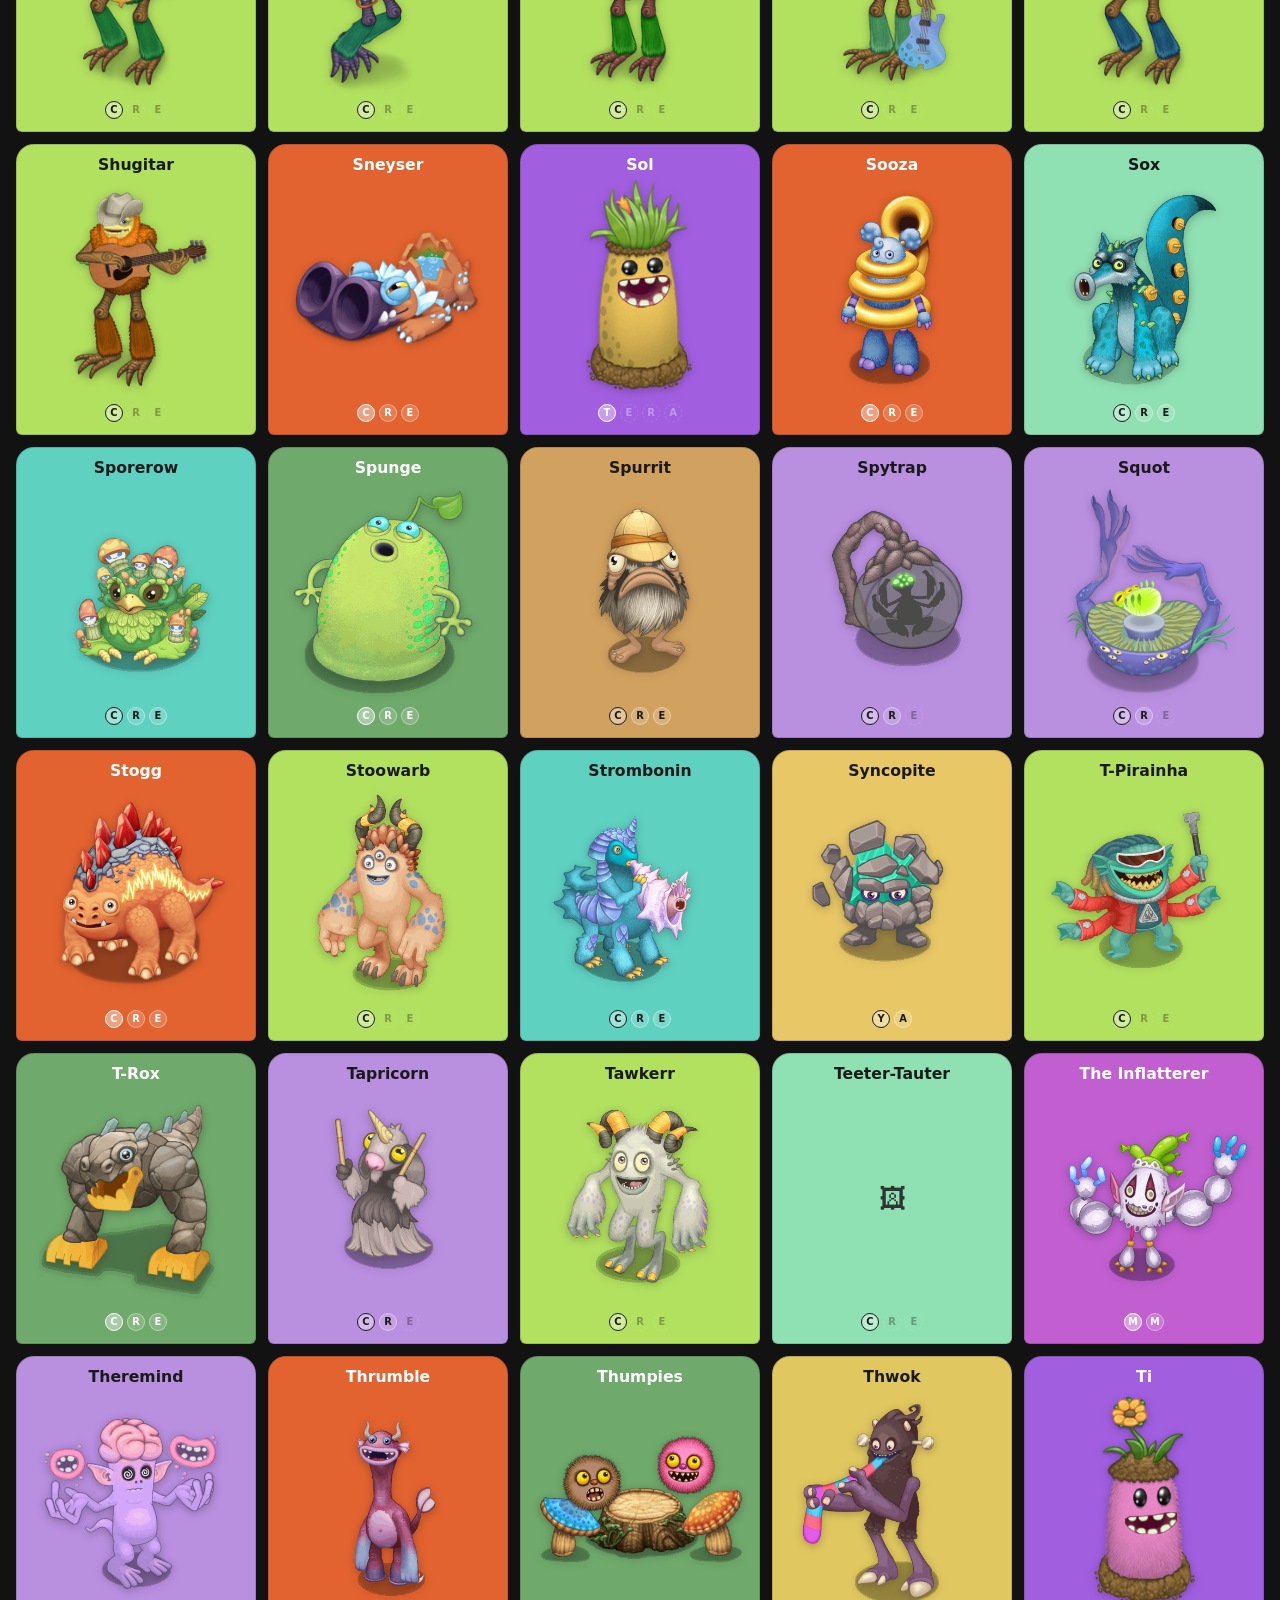
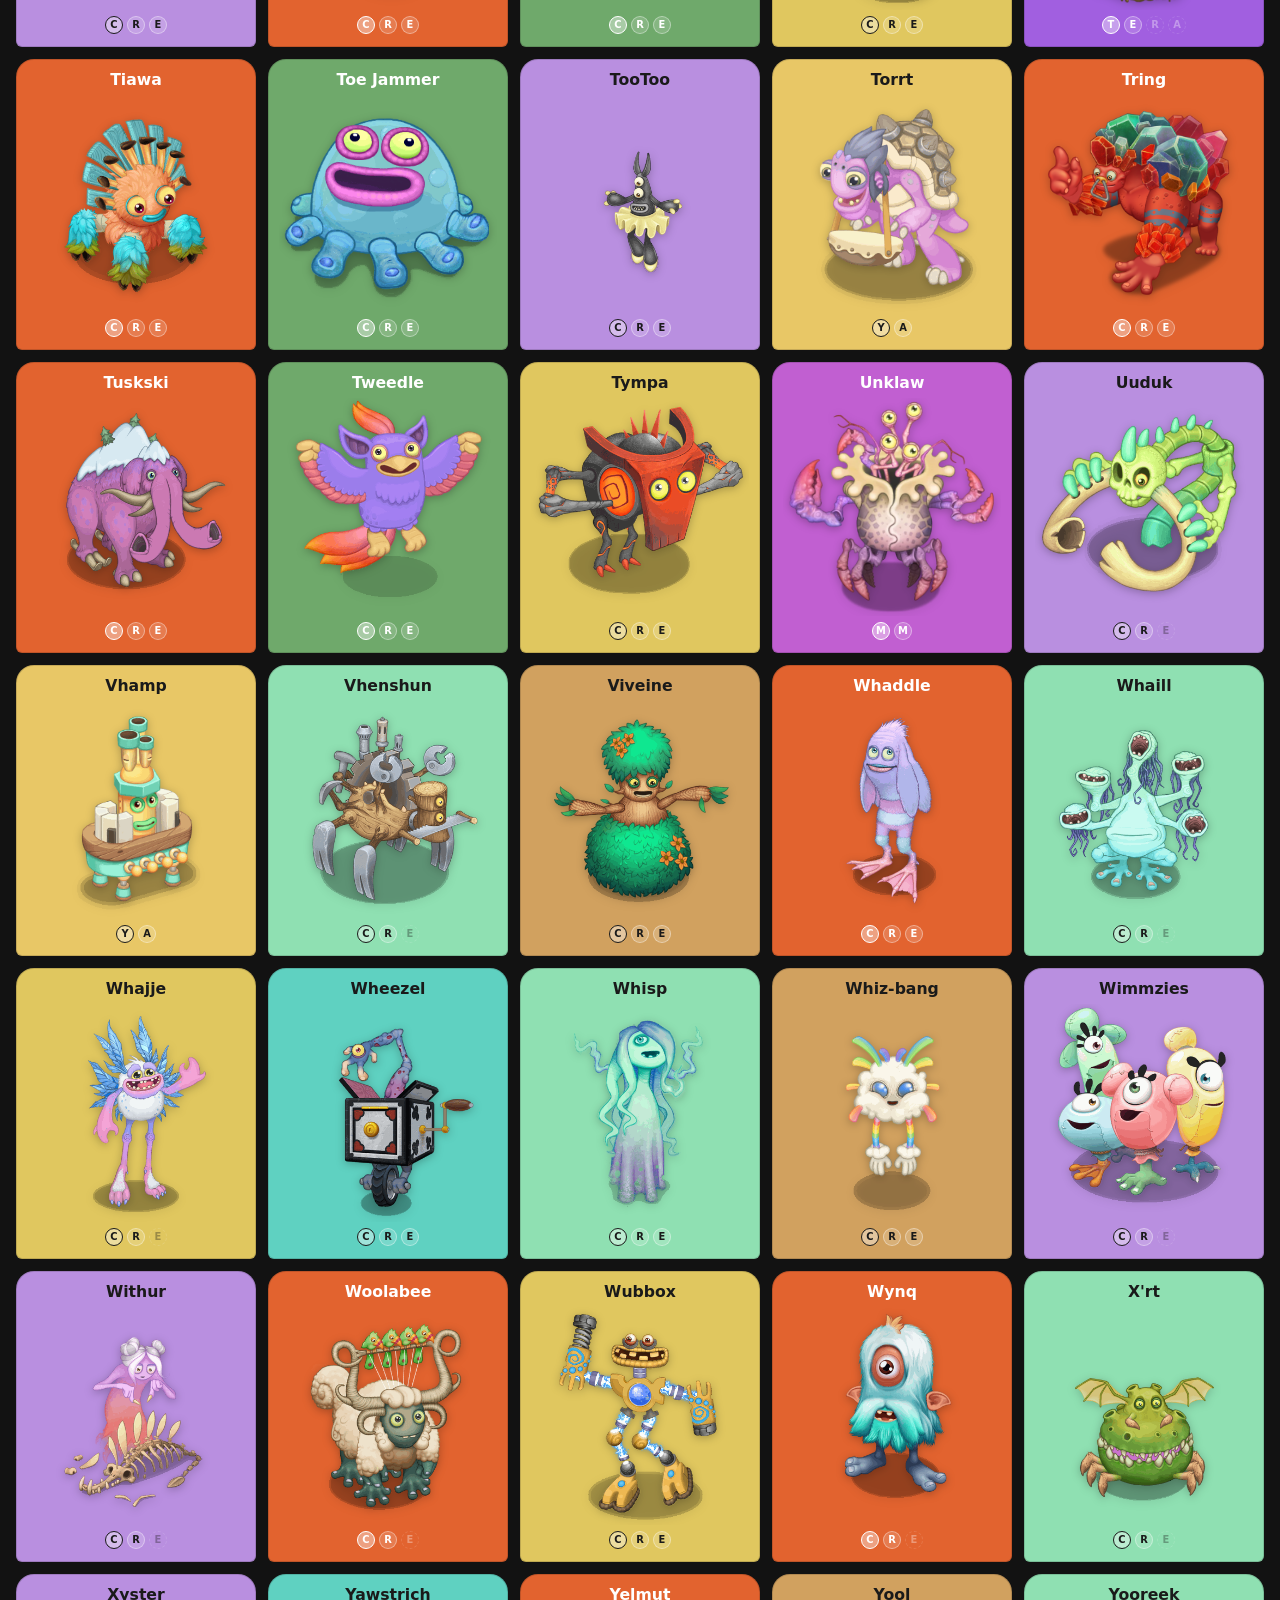
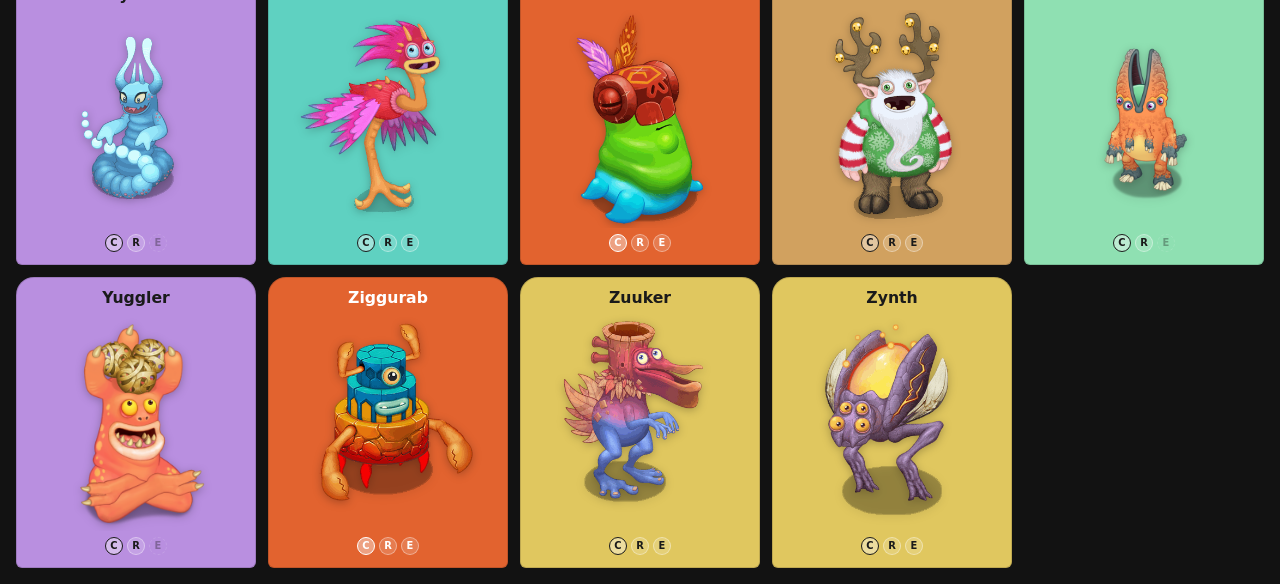
==== commit 1452812a: "update as of 13 Sep 2026" ====
--- a/index.html
+++ b/index.html
@@ -26,6 +26,8 @@
     </button>
   </div>
 </header>
+
+<div id="sync-status" class="sync-status" hidden></div>
 
 <main id="monster-grid" class="monster-grid" aria-live="polite">
   <p class="loading-state">Loading monsters…</p>
@@ -67,7 +69,7 @@
   </div>
   <div class="filter-drawer__footer">
     <button id="filter-clear" class="filter-btn filter-btn--ghost" type="button">Clear All</button>
-    <button id="filter-apply" class="filter-btn filter-btn--primary" type="button">Show results</button>
+    <button id="filter-apply" class="filter-btn filter-btn--primary" type="button">Done</button>
   </div>
 </section>
 
@@ -108,6 +110,12 @@
       <div id="profile-breeding"></div>
     </section>
 
+    <section class="profile-section" id="section-breeds-into" hidden>
+      <h3>Used To Breed</h3>
+      <p class="section-caption">Matched from breeding notes elsewhere in the dex — may not be complete.</p>
+      <div id="profile-breeds-into" class="chip-row"></div>
+    </section>
+
     <section class="profile-section" id="section-eggs" hidden>
       <h3>Egg Requirements</h3>
       <ul id="profile-eggs" class="egg-list"></ul>
--- a/styles.css
+++ b/styles.css
@@ -86,14 +86,20 @@
   font-weight: 600;
 }
 
-.view-switch__btn.is-active {
-  background: var(--surface-raised);
-  color: var(--text-primary);
-}
-
 .view-switch__btn:disabled {
   opacity: 0.4;
   cursor: not-allowed;
+}
+
+/* ---------- Offline sync banner ---------- */
+
+.sync-status {
+  background: var(--surface-raised);
+  color: var(--text-muted);
+  font-size: 0.82rem;
+  text-align: center;
+  padding: 7px 12px;
+  border-bottom: 1px solid var(--border-quiet);
 }
 
 .search-bar {
@@ -291,6 +297,37 @@
   font-size: 0.98rem;
   text-align: center;
   color: var(--card-fill-text, var(--text-primary));
+}
+
+.monster-card__variants {
+  display: flex;
+  gap: 4px;
+}
+
+.variant-badge {
+  width: 18px;
+  height: 18px;
+  border-radius: 50%;
+  display: flex;
+  align-items: center;
+  justify-content: center;
+  font-size: 0.62rem;
+  font-weight: 800;
+  line-height: 1;
+  border: 1.5px solid rgba(255, 255, 255, 0.4);
+  background: rgba(255, 255, 255, 0.16);
+  color: var(--card-fill-text, #fff);
+}
+
+.variant-badge.is-locked {
+  opacity: 0.35;
+  border-style: dashed;
+  background: transparent;
+}
+
+.variant-badge.is-current {
+  border-color: currentColor;
+  background: rgba(255, 255, 255, 0.4);
 }
 
 /* ---------- Profile sheet ---------- */
@@ -439,6 +476,23 @@
 }
 .chip--sigil { display: inline-flex; align-items: center; gap: 5px; }
 
+.section-caption {
+  font-size: 0.82rem;
+  color: var(--text-muted);
+  margin: -2px 0 8px;
+}
+
+.chip--link {
+  cursor: pointer;
+  font: inherit;
+  color: var(--class-accent);
+  border-color: var(--class-border);
+}
+.chip--link:hover,
+.chip--link:focus-visible {
+  background: var(--class-glow);
+}
+
 /* Sigils: subclass + element icons render before their label text */
 .sigil { width: 14px; height: 14px; object-fit: contain; flex-shrink: 0; }
 #profile-subclass { display: inline-flex; align-items: center; gap: 6px; }
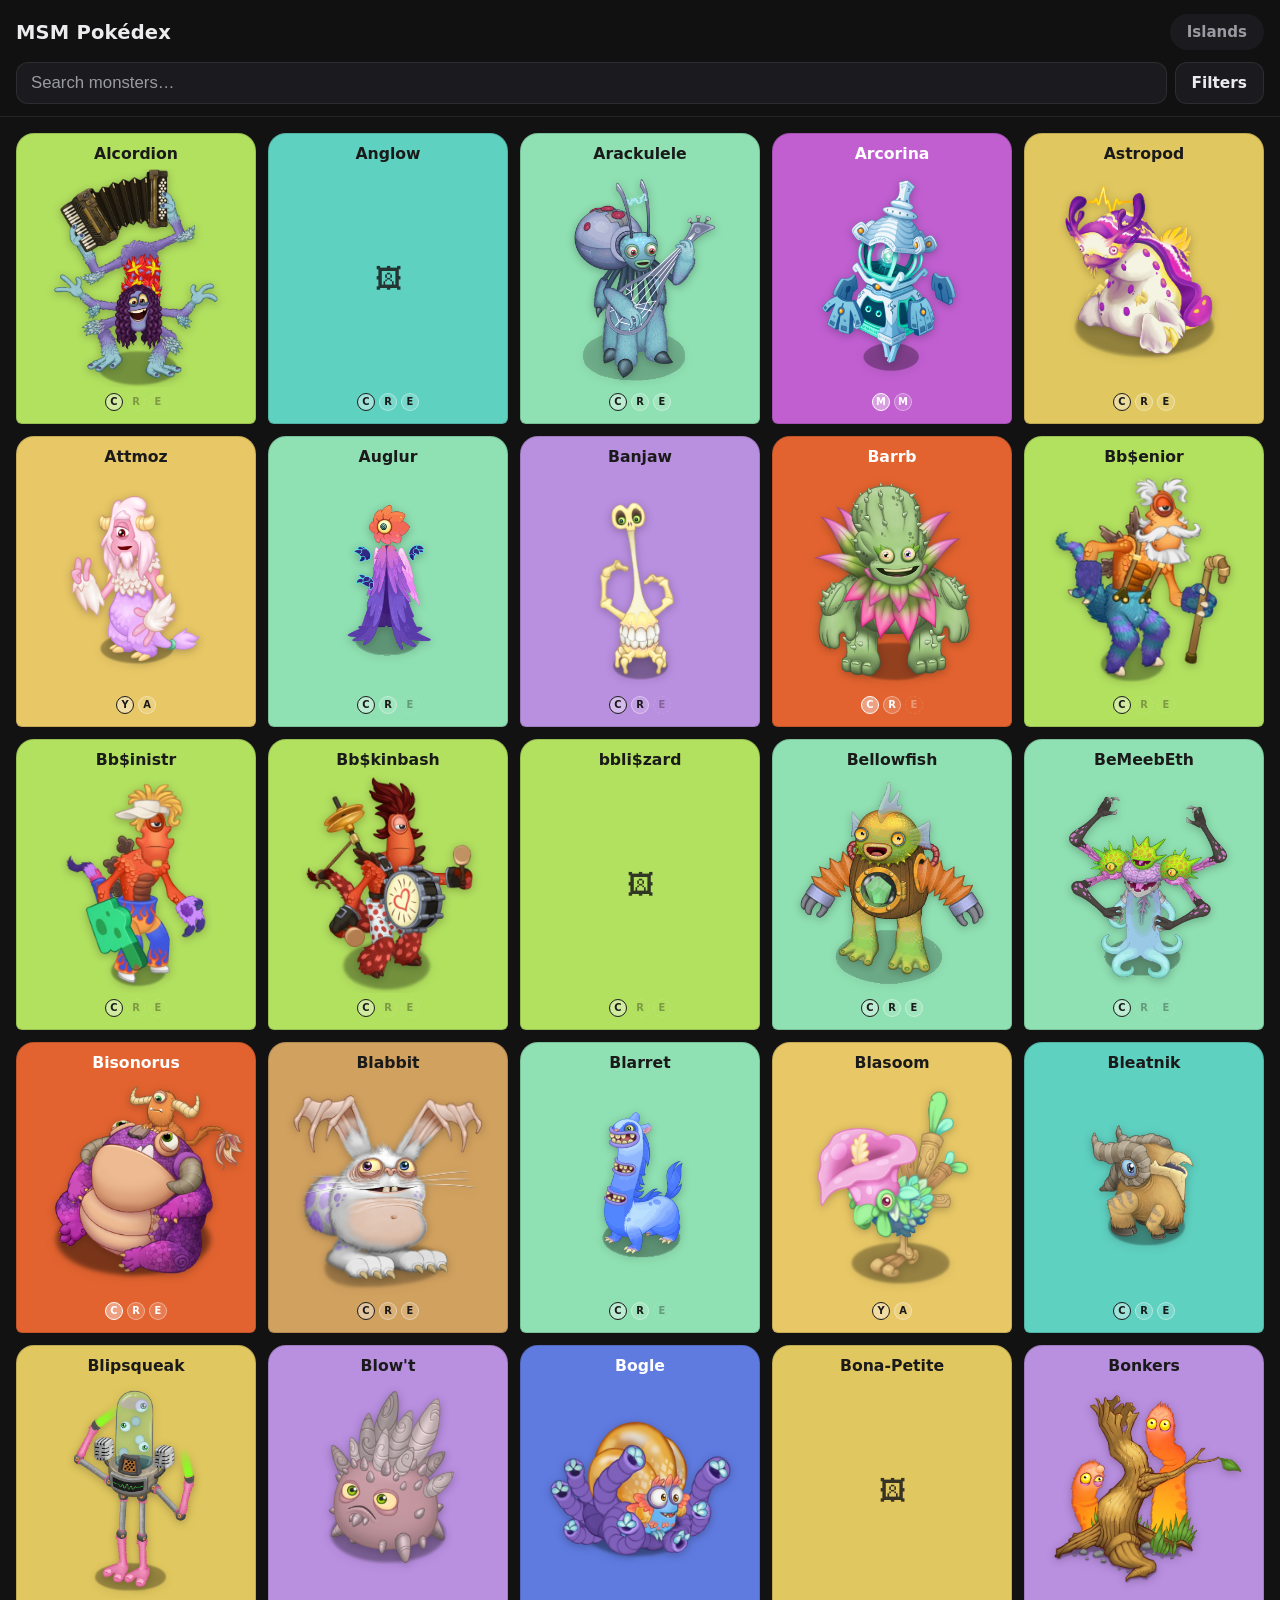
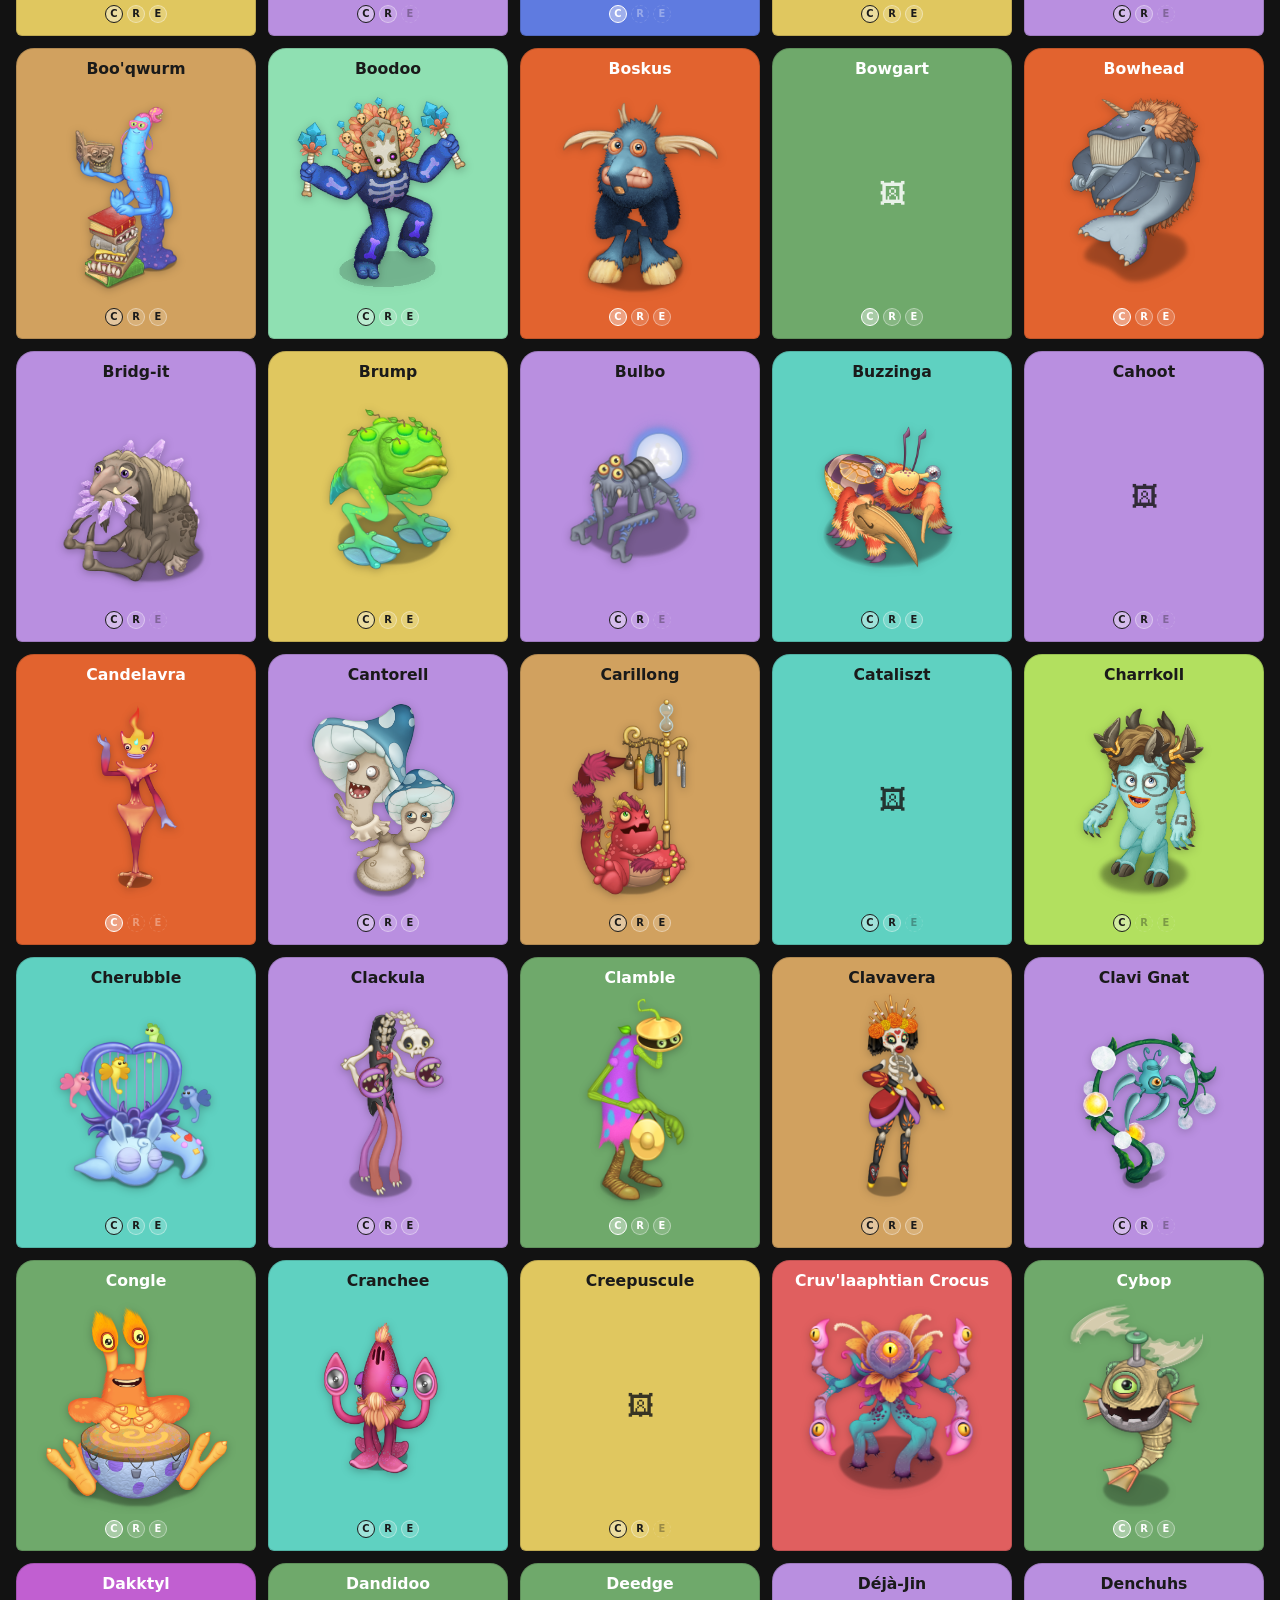
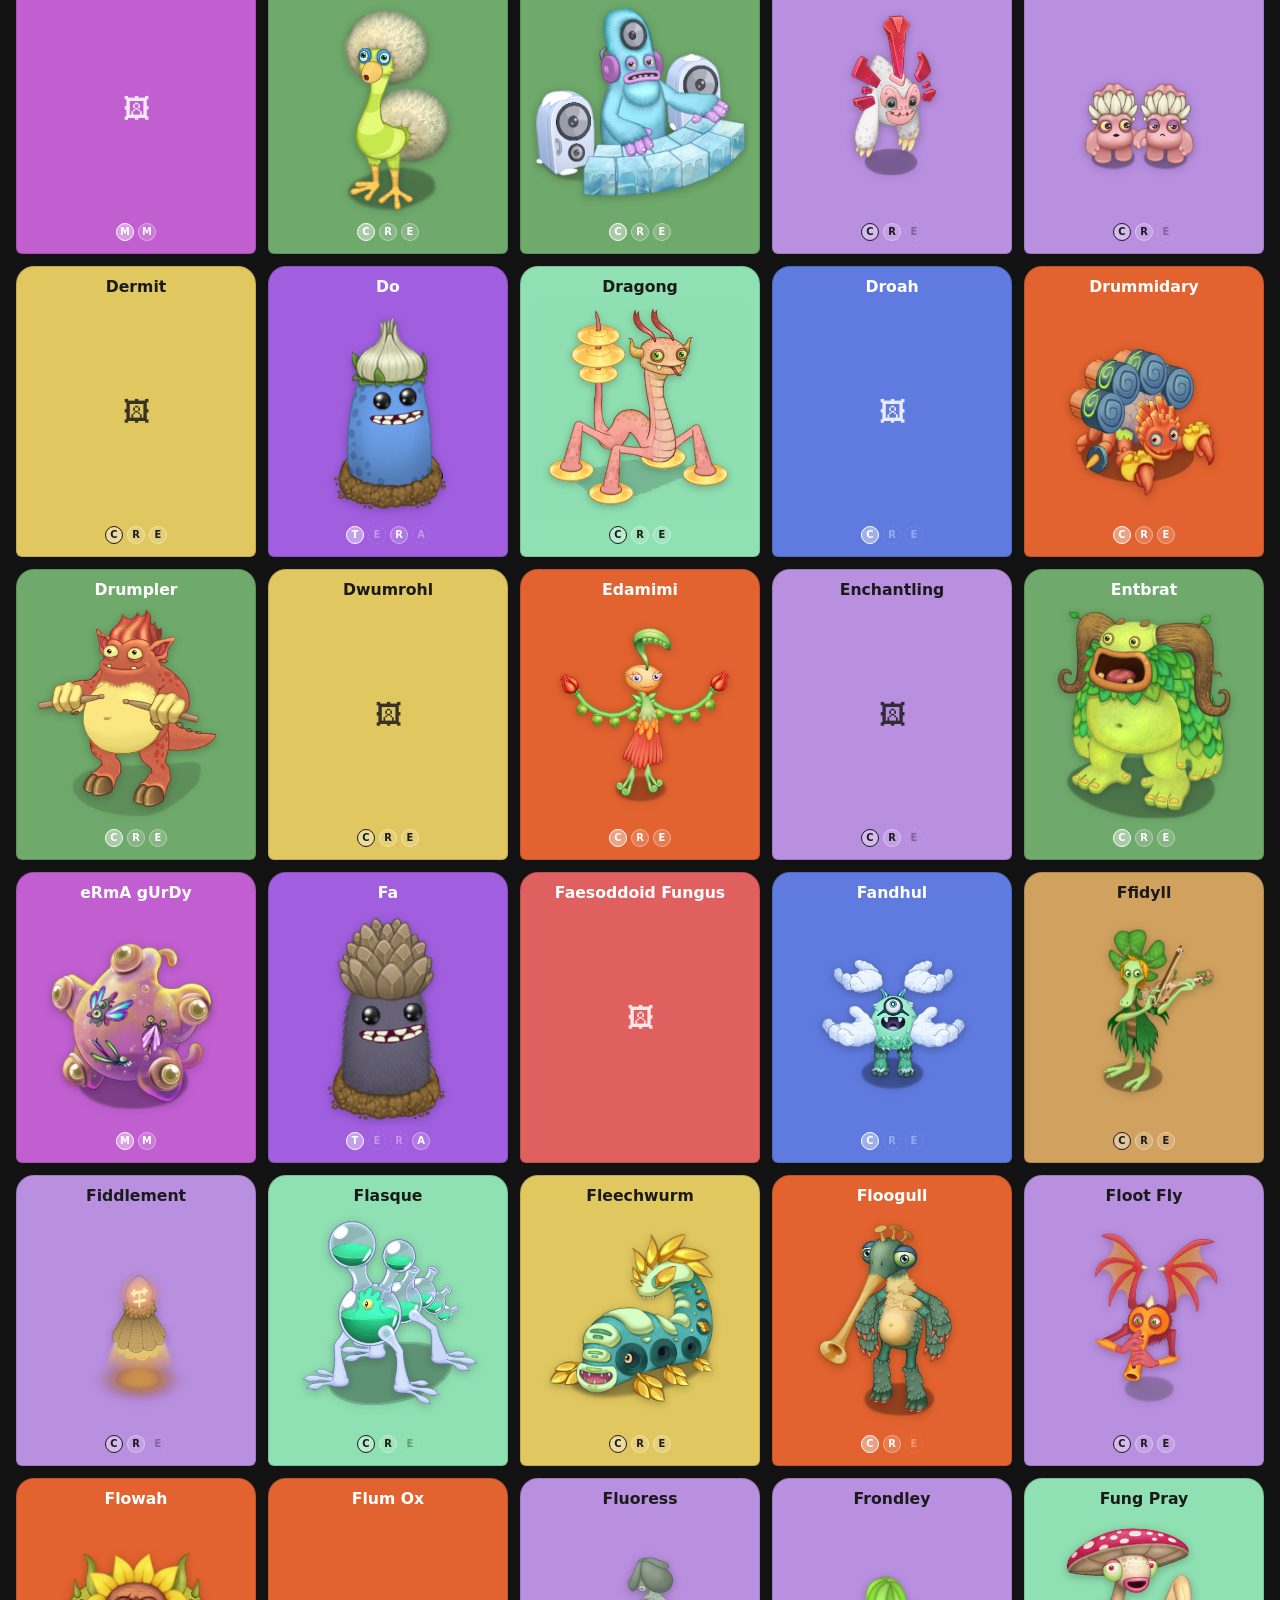
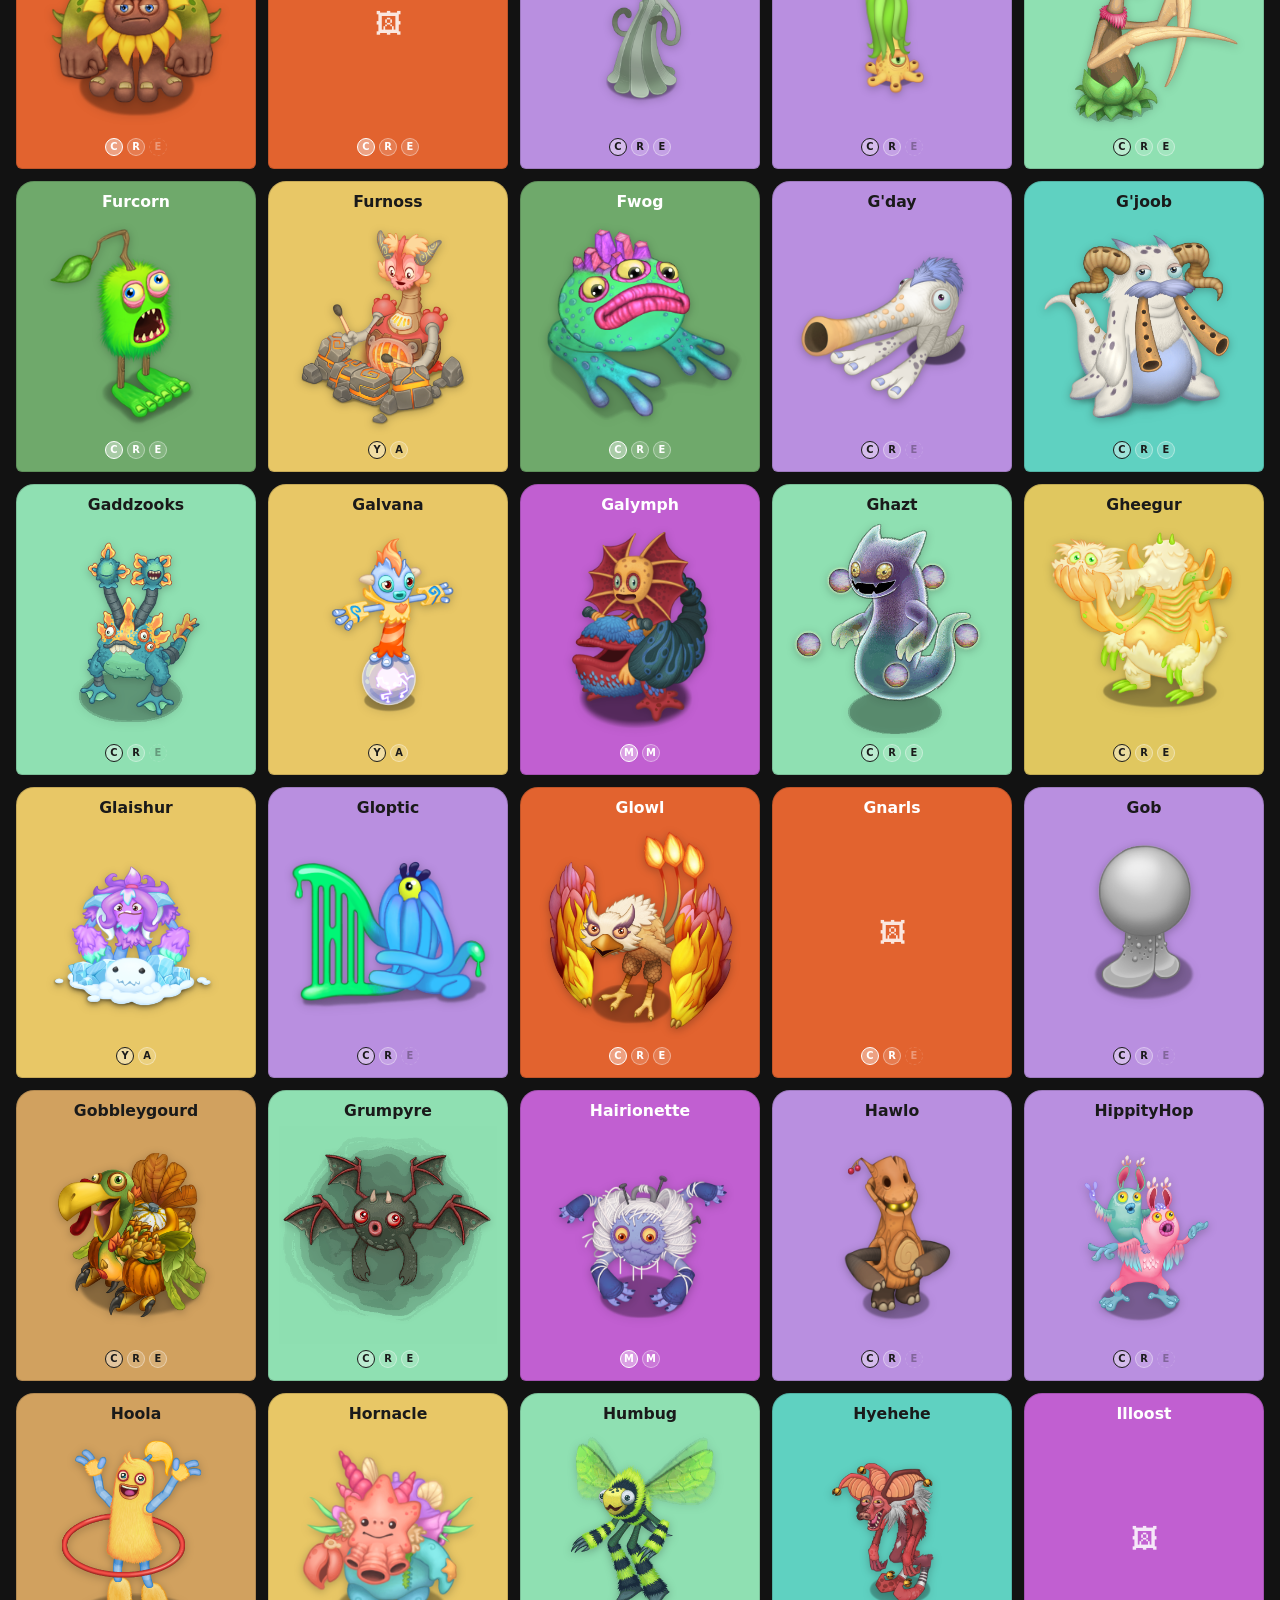
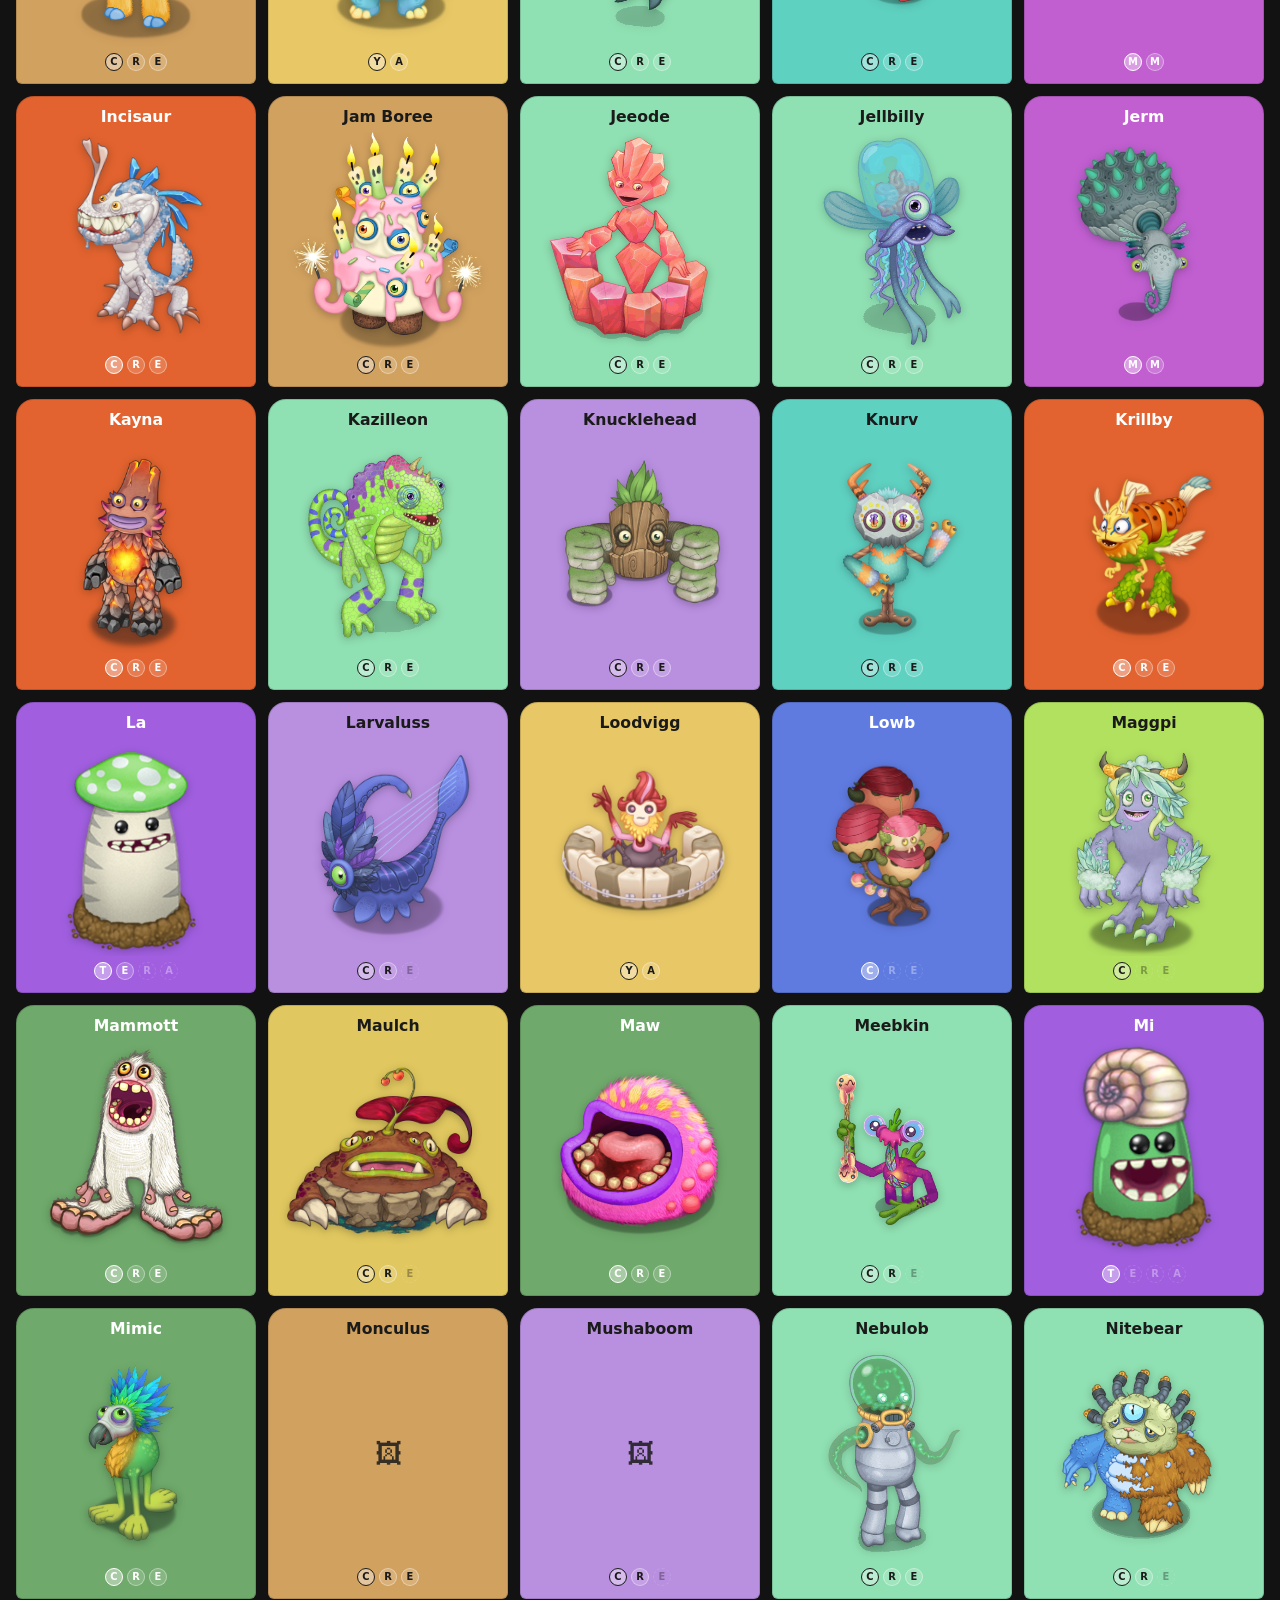
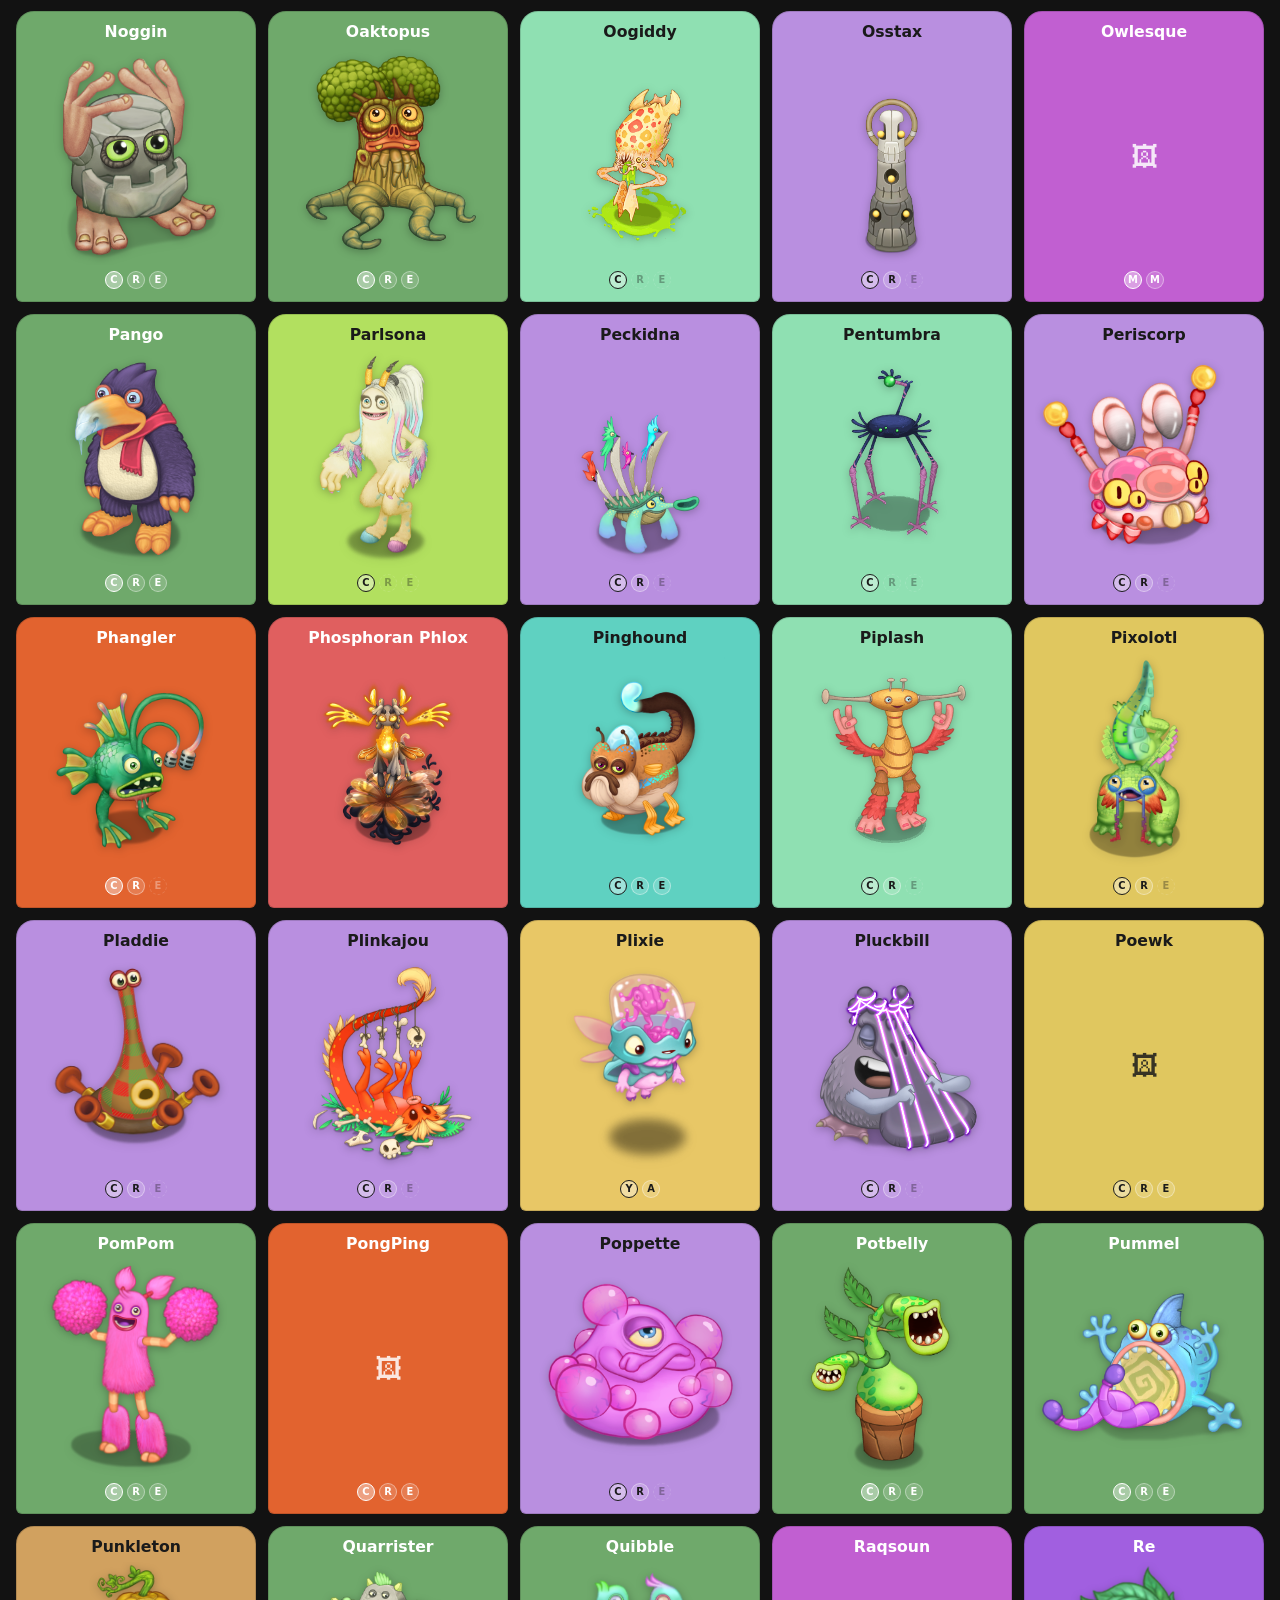
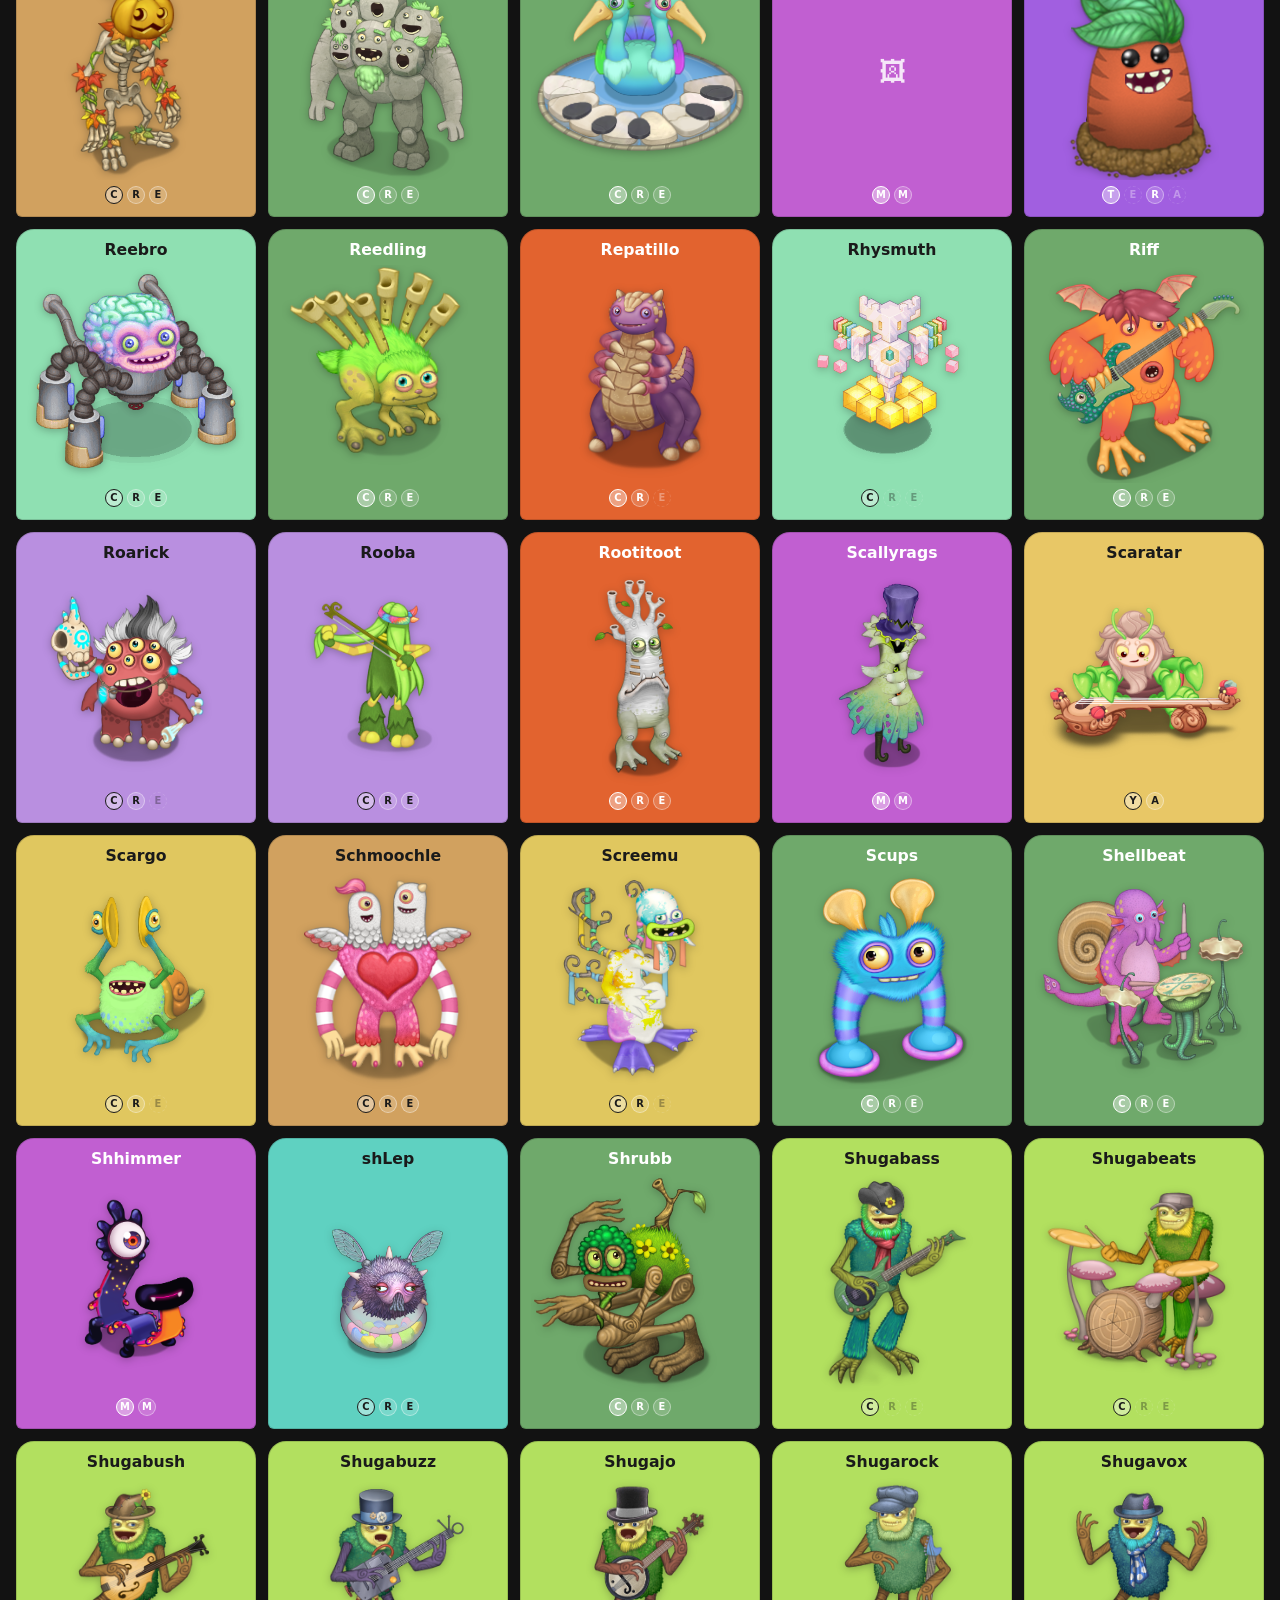
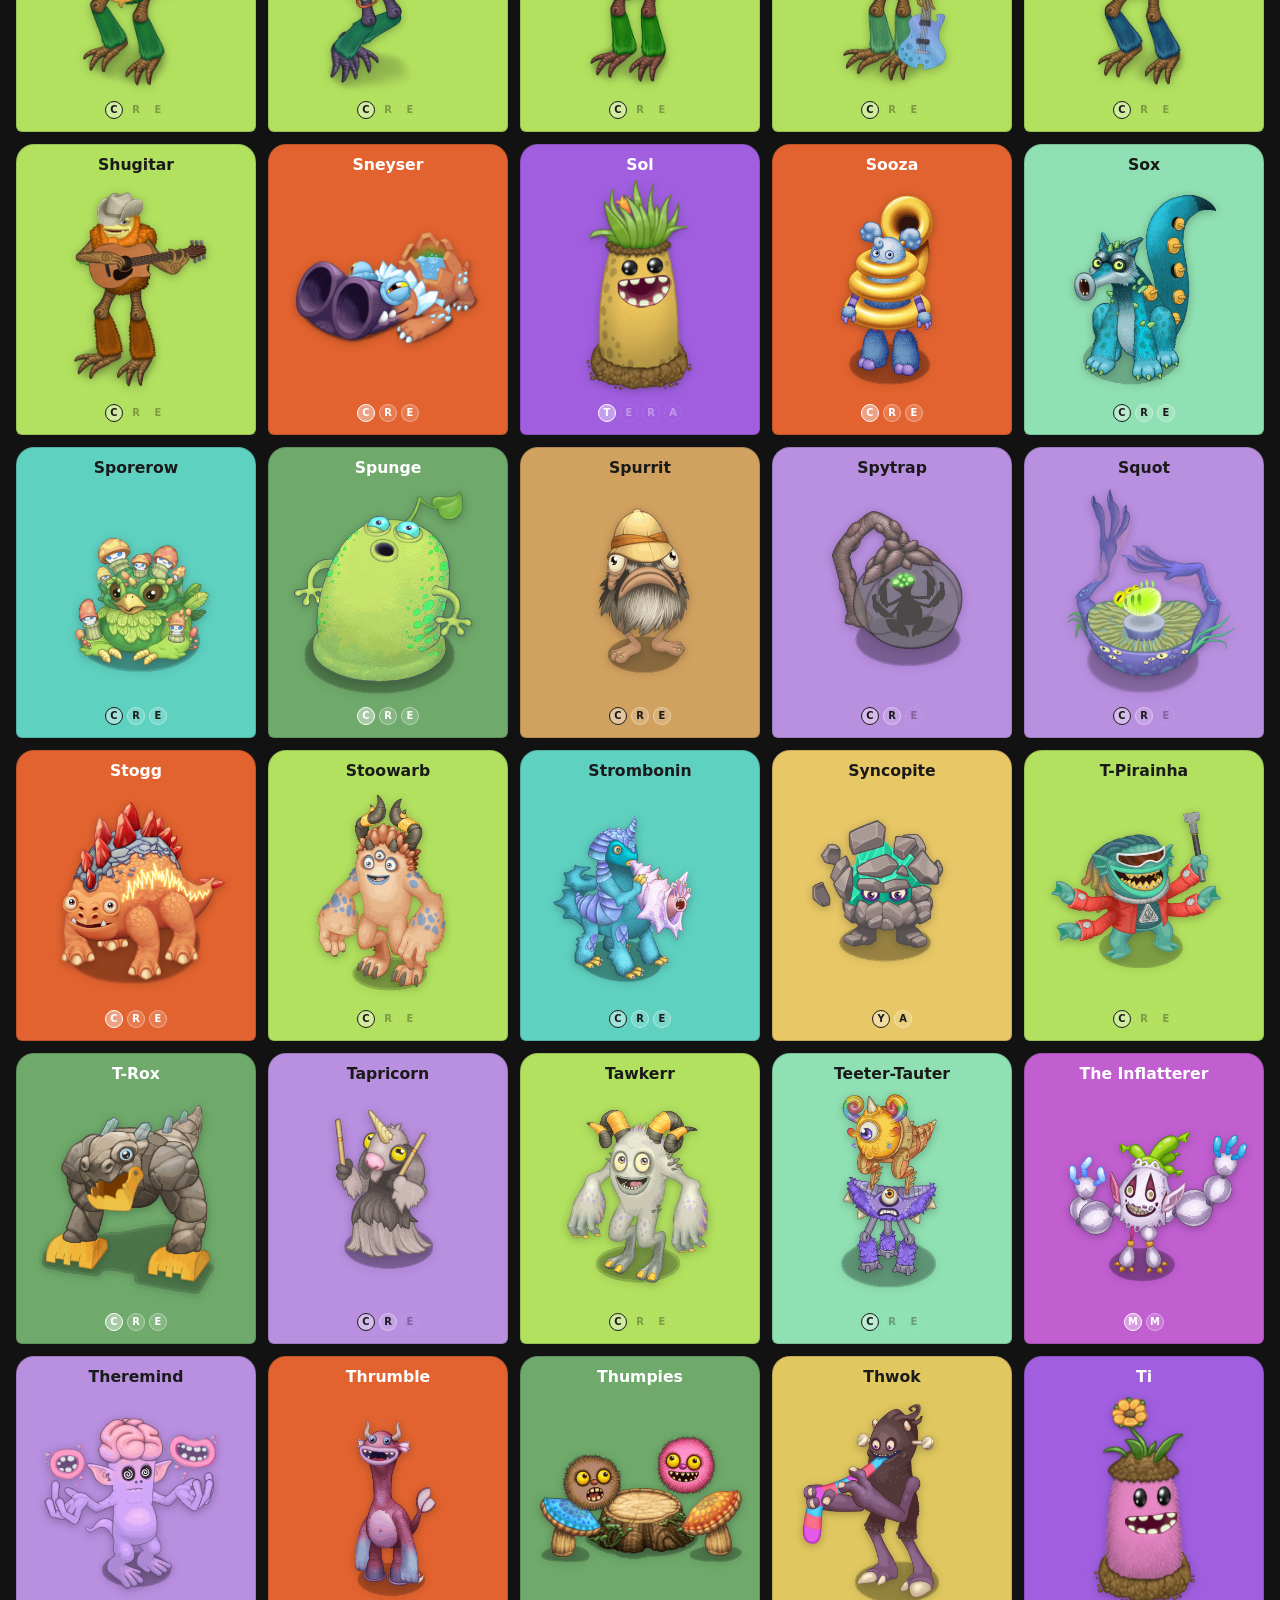
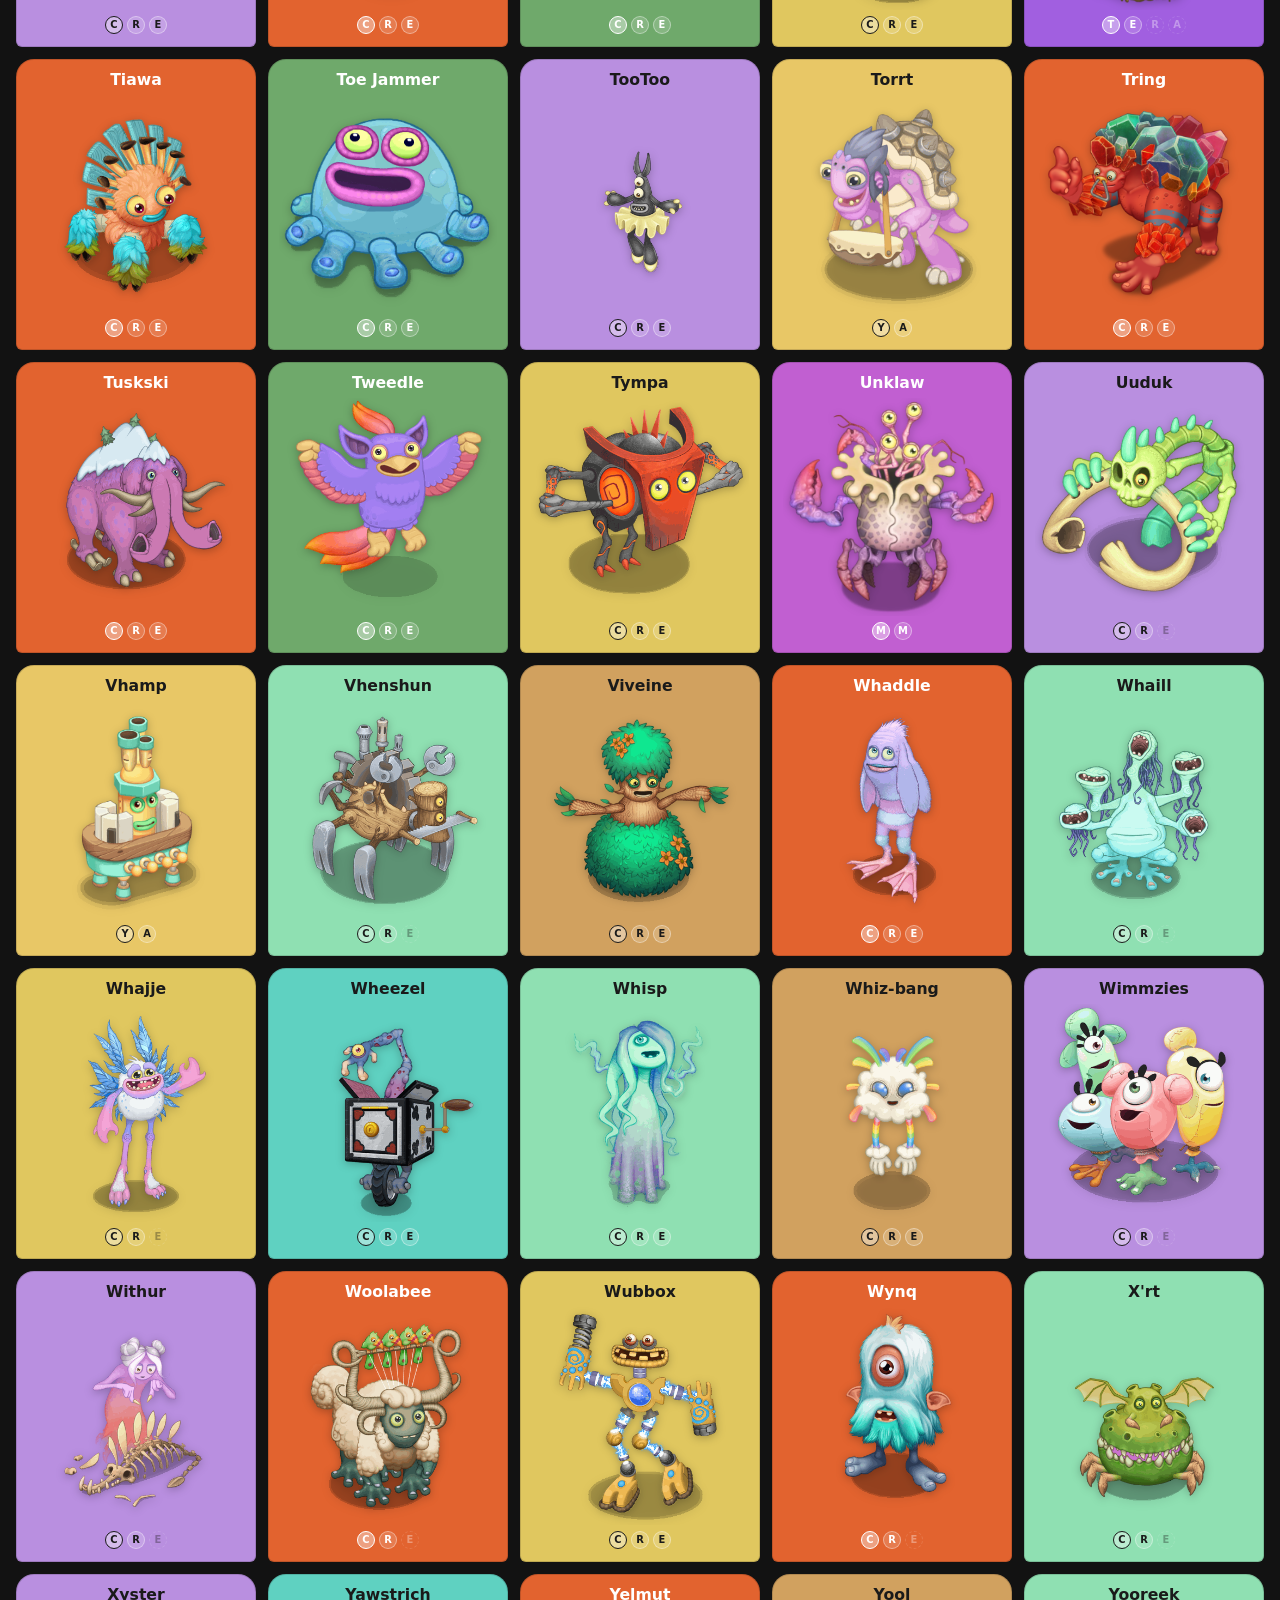
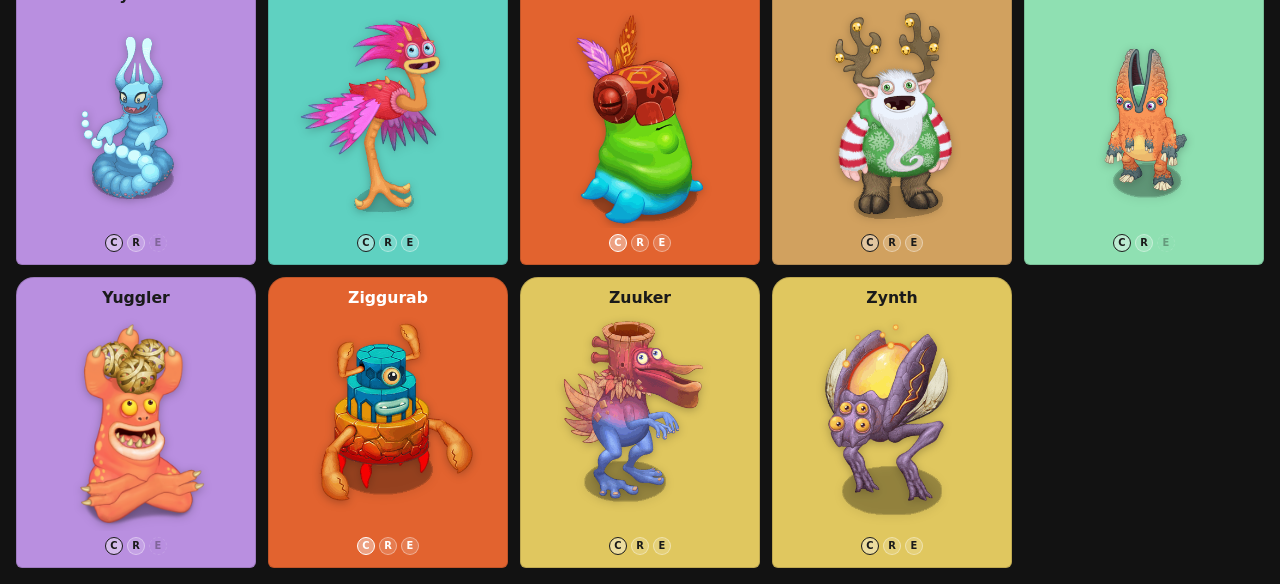
==== commit 8fb474b8: "update as of 16 Sep2026b" ====
--- a/index.html
+++ b/index.html
@@ -100,11 +100,6 @@
       <div id="profile-elements" class="chip-row"></div>
     </section>
 
-    <section class="profile-section" id="section-islands" hidden>
-      <h3>Islands</h3>
-      <div id="profile-islands" class="chip-row"></div>
-    </section>
-
     <section class="profile-section" id="section-breeding" hidden>
       <h3>Breeding</h3>
       <div id="profile-breeding"></div>
@@ -116,14 +111,25 @@
       <div id="profile-breeds-into" class="chip-row"></div>
     </section>
 
+    <section class="profile-section" id="section-islands" hidden>
+      <h3>Islands</h3>
+      <div id="profile-islands" class="chip-row"></div>
+    </section>
+
     <section class="profile-section" id="section-eggs" hidden>
       <h3>Egg Requirements</h3>
       <ul id="profile-eggs" class="egg-list"></ul>
     </section>
 
     <section class="profile-section" id="section-acquisition" hidden>
-      <h3>Alternative Acquisition</h3>
+      <h3 id="section-acquisition-title">Alternative Acquisition</h3>
       <ul id="profile-acquisition"></ul>
+    </section>
+
+    <section class="profile-section" id="section-mechanics" hidden>
+      <h3>Vessels, Zapping, Boxing &amp; Revitalizing</h3>
+      <p class="section-caption">Requirements and time constraints for any non-breeding mechanic this monster uses.</p>
+      <ul id="profile-mechanics"></ul>
     </section>
 
     <section class="profile-section" id="section-notes" hidden>
--- a/styles.css
+++ b/styles.css
@@ -29,6 +29,13 @@
   background: var(--bg);
   color: var(--text-primary);
   min-height: 100vh;
+  /* The sticky header sizes itself to the viewport; if anything else on the
+     page ever runs wider than the viewport (causing horizontal scroll), the
+     header stays viewport-width while full-bleed content like island tiles
+     keeps the document's wider scroll width — so the header visibly reads
+     "narrower" than the tiles beneath it. Locking out horizontal overflow
+     entirely keeps every full-width element measuring the same width. */
+  overflow-x: hidden;
 }
 
 button {
@@ -47,11 +54,14 @@
 .app-header {
   position: sticky;
   top: 0;
+  left: 0;
+  width: 100%;
   z-index: 10;
   background: rgba(18, 18, 18, 0.92);
   backdrop-filter: blur(8px);
   border-bottom: 1px solid var(--border-quiet);
   padding: 14px 16px 12px;
+  box-sizing: border-box;
 }
 
 .app-header__top {
@@ -410,8 +420,10 @@
   max-width: 220px;
   aspect-ratio: 1;
   object-fit: contain;
-  background: var(--surface-raised);
+  background: var(--class-accent, var(--surface-raised));
   border-radius: 20px;
+  padding: 12px;
+  box-sizing: border-box;
 }
 
 /* ---------- Variant tiles (12A: locked/unreleased handling) ---------- */
@@ -505,69 +517,92 @@
   text-transform: uppercase;
   letter-spacing: 0.06em;
   color: var(--text-muted);
-  margin: 18px 16px 8px;
+  margin: 18px 4px 8px;
 }
 .island-group:first-child .island-group__title { margin-top: 8px; }
 
+.island-subgroup__title {
+  font-size: 0.72rem;
+  font-weight: 700;
+  text-transform: uppercase;
+  letter-spacing: 0.08em;
+  color: var(--text-muted);
+  opacity: 0.75;
+  margin: 14px 4px 6px 8px;
+}
+.island-group__title + .island-subgroup__title { margin-top: 0; }
+
 .island-list {
   display: flex;
   flex-direction: column;
+  padding: 0 12px;
+  box-sizing: border-box;
 }
 
 .island-row {
   cursor: pointer;
   border: none;
-  width: 100%;
   text-align: left;
   font: inherit;
   display: flex;
   align-items: center;
-  justify-content: space-between;
-  gap: 12px;
-  height: 96px;
-  padding: 0 18px;
-  margin: 0 12px 10px;
+  width: 100%;
+  height: 112px;
+  padding: 0;
+  margin: 0 0 10px;
   border-radius: 16px;
-  background: var(--island-fill, var(--surface));
+  overflow: hidden;
+  position: relative;
+  /* Left zone is a neutral near-white ground (matching the source island
+     art/wordmarks, which are drawn to sit on a light background) that
+     transitions into the class-majority accent color on the right — same
+     color logic as before, just restyled to match the reference layout. */
+  background: linear-gradient(92deg, #f3f1ec 0%, #f3f1ec 38%, var(--island-fill, var(--surface)) 66%, var(--island-fill, var(--surface)) 100%);
   color: var(--island-text, var(--text-primary));
-}
-.island-row:hover { filter: brightness(1.06); }
-
-.island-row__left {
-  display: flex;
-  flex-direction: column;
-  align-items: flex-start;
-  justify-content: center;
-  gap: 8px;
+  box-sizing: border-box;
+}
+.island-row:hover { filter: brightness(1.04); }
+
+.island-row__image {
   height: 100%;
-  padding: 14px 0;
-  min-width: 0;
-}
+  width: auto;
+  max-width: 34%;
+  object-fit: contain;
+  flex-shrink: 0;
+  padding: 8px 0 8px 6px;
+  box-sizing: border-box;
+}
+
+/* Wordmark sits directly beside the island photo on the neutral zone —
+   both are sized close to the tile's full height and kept tight together,
+   the way the in-game island-select art pairs them, so no separate plate
+   or contrast trick is needed behind it. */
 .island-row__wordmark {
-  max-height: 44px;
-  max-width: 150px;
+  height: 62%;
+  max-width: 42%;
   width: auto;
   object-fit: contain;
+  object-position: left center;
+  flex-shrink: 1;
+  margin-left: -4px;
 }
 .island-row__name-fallback {
   font-size: 1.05rem;
   font-weight: 700;
-  color: var(--island-text, var(--text-primary));
-}
-.island-row__count {
-  font-size: 0.85rem;
-  font-weight: 600;
-  color: var(--island-text, var(--text-primary));
-  opacity: 0.9;
-}
-
-.island-row__image {
-  width: 68px;
-  height: 68px;
-  object-fit: contain;
+  color: #1a1a1a;
+  margin-left: 4px;
+}
+
+.island-row__count-block {
+  margin-left: auto;
   flex-shrink: 0;
-  filter: drop-shadow(0 2px 5px rgba(0,0,0,0.3));
-}
+  text-align: center;
+  padding: 0 20px;
+  color: var(--island-text, #ffffff);
+  line-height: 1.1;
+}
+.island-row__count-number { display: block; font-size: 1.9rem; font-weight: 800; }
+.island-row__count-label { display: block; font-size: 0.72rem; font-weight: 700; letter-spacing: 0.03em; opacity: 0.92; }
 
 .island-roster { padding: 8px 0; }
 .island-roster__back {
@@ -584,8 +619,8 @@
   gap: 12px;
   padding: 4px 16px 16px;
 }
-.island-roster__header .island-row__image { width: 64px; height: 64px; }
-.island-roster__header .island-row__wordmark { max-height: 46px; }
+.island-roster__header .island-row__image { width: 64px; height: 64px; padding: 0; }
+.island-roster__header .island-row__wordmark { max-height: 46px; margin-left: 0; }
 .island-roster__count { margin-left: auto; font-size: 0.96rem; color: var(--text-muted); }
 
 .breed-combo {
@@ -597,7 +632,8 @@
   line-height: 1.5;
   color: var(--text-primary);
 }
-.breed-combo__label { color: var(--text-muted); font-size: 0.88rem; margin-bottom: 4px; }
+.breed-combo__label { color: var(--text-muted); font-size: 0.88rem; margin-bottom: 4px; font-weight: 600; }
+.breed-combo__note { color: var(--text-muted); font-size: 0.92rem; margin-top: 4px; font-style: italic; }
 .breed-combo__timers {
   display: flex;
   gap: 14px;
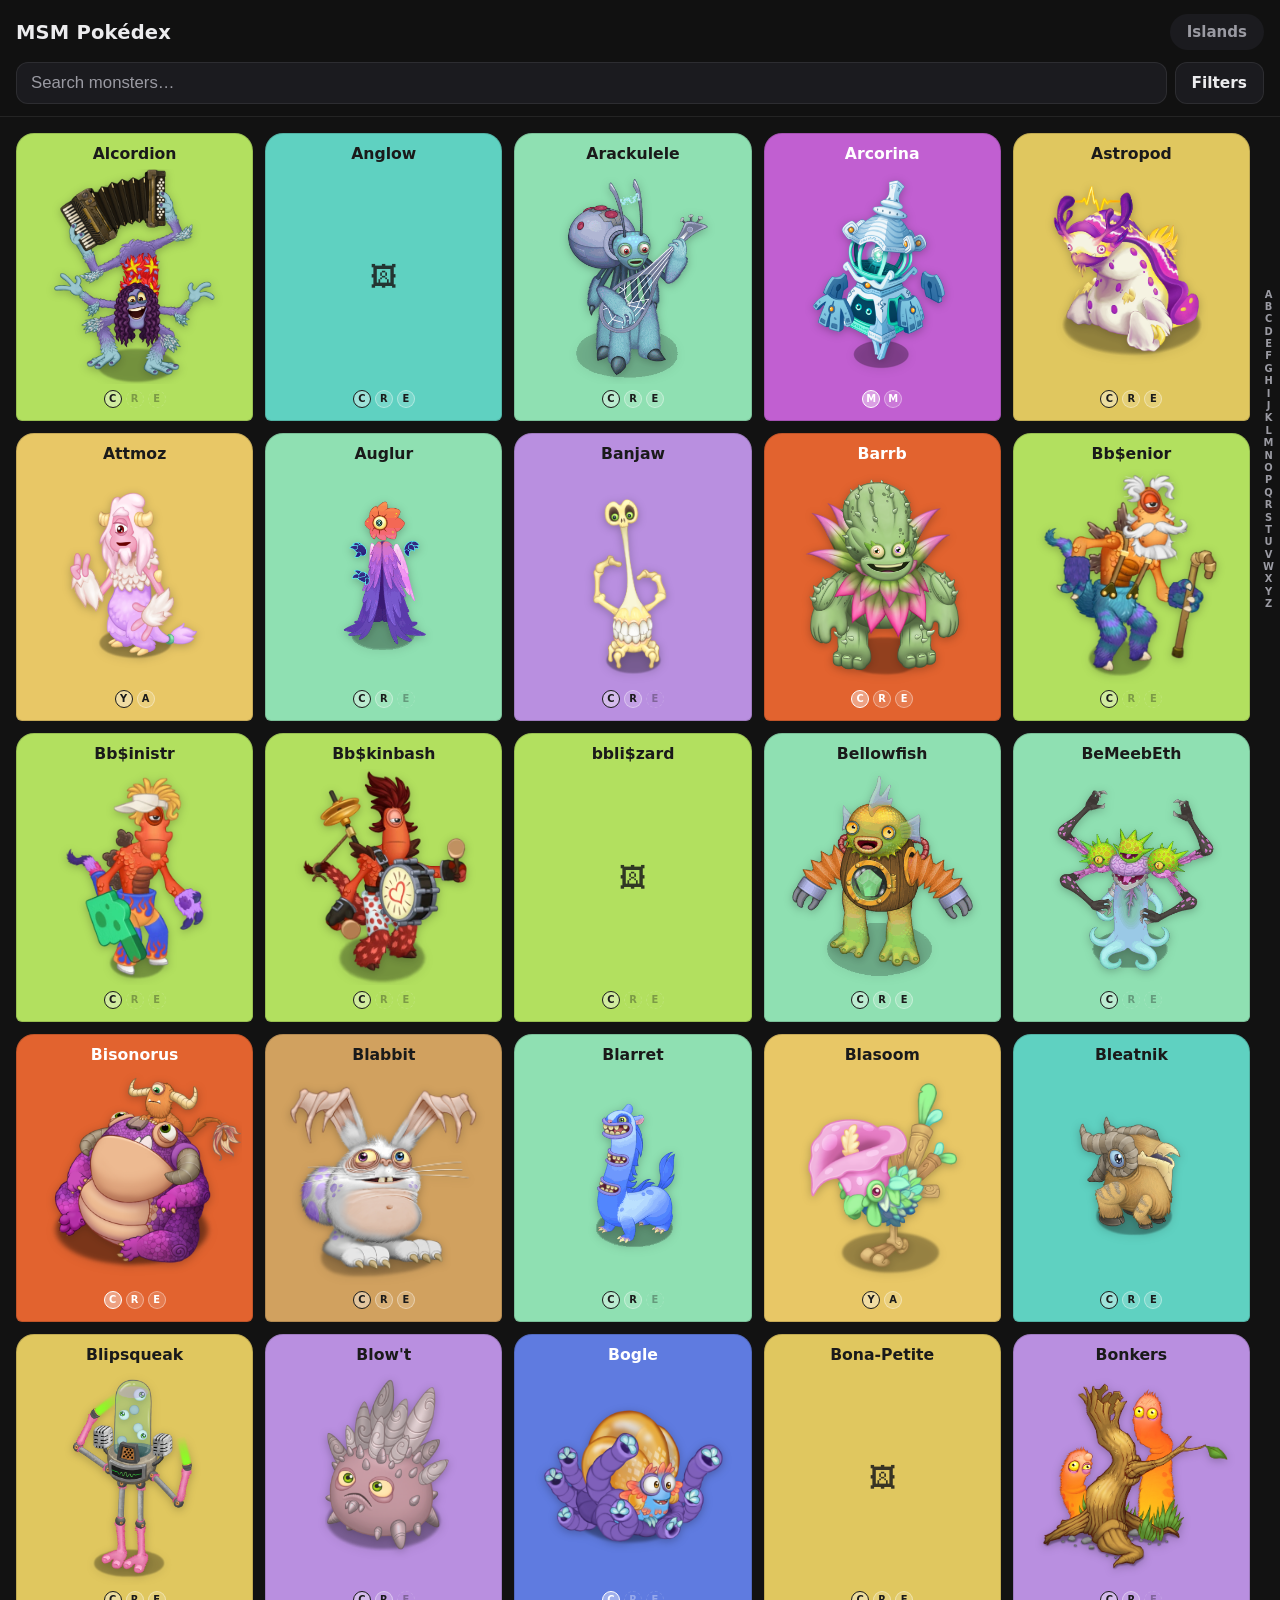
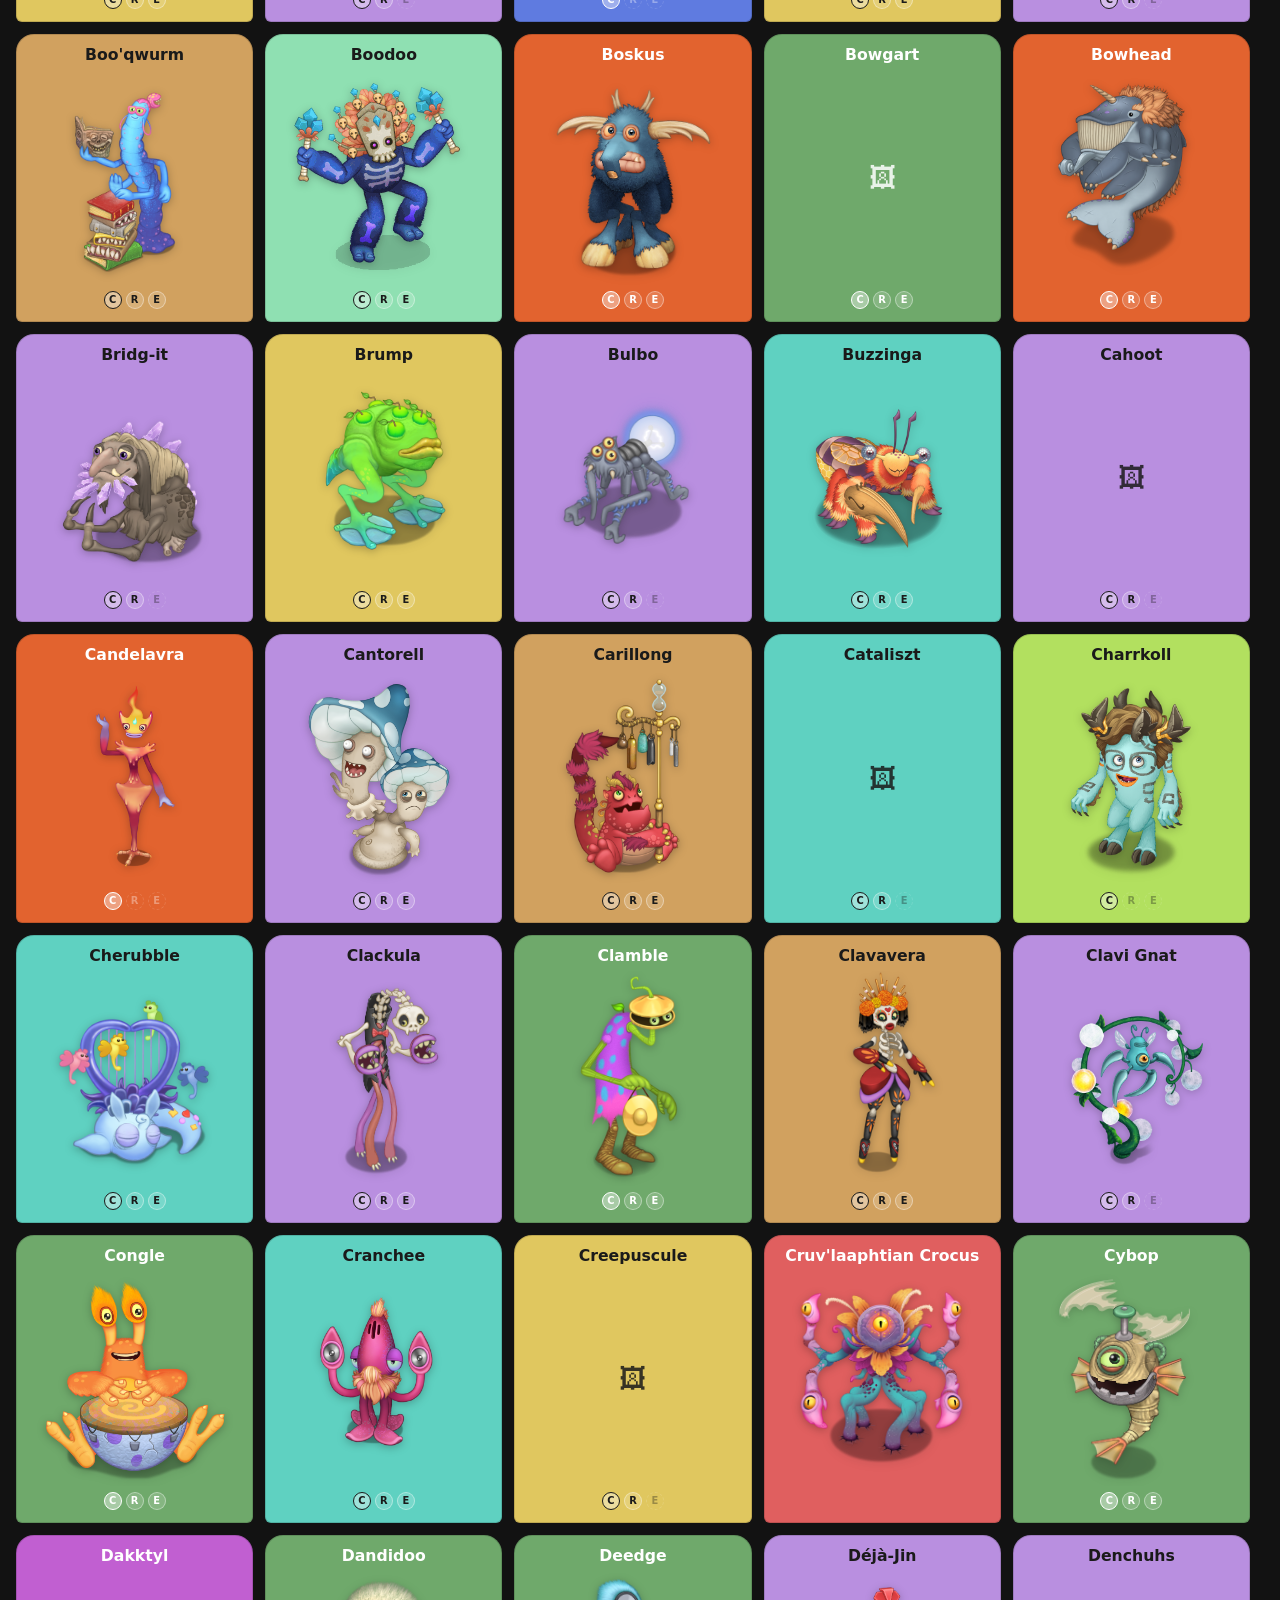
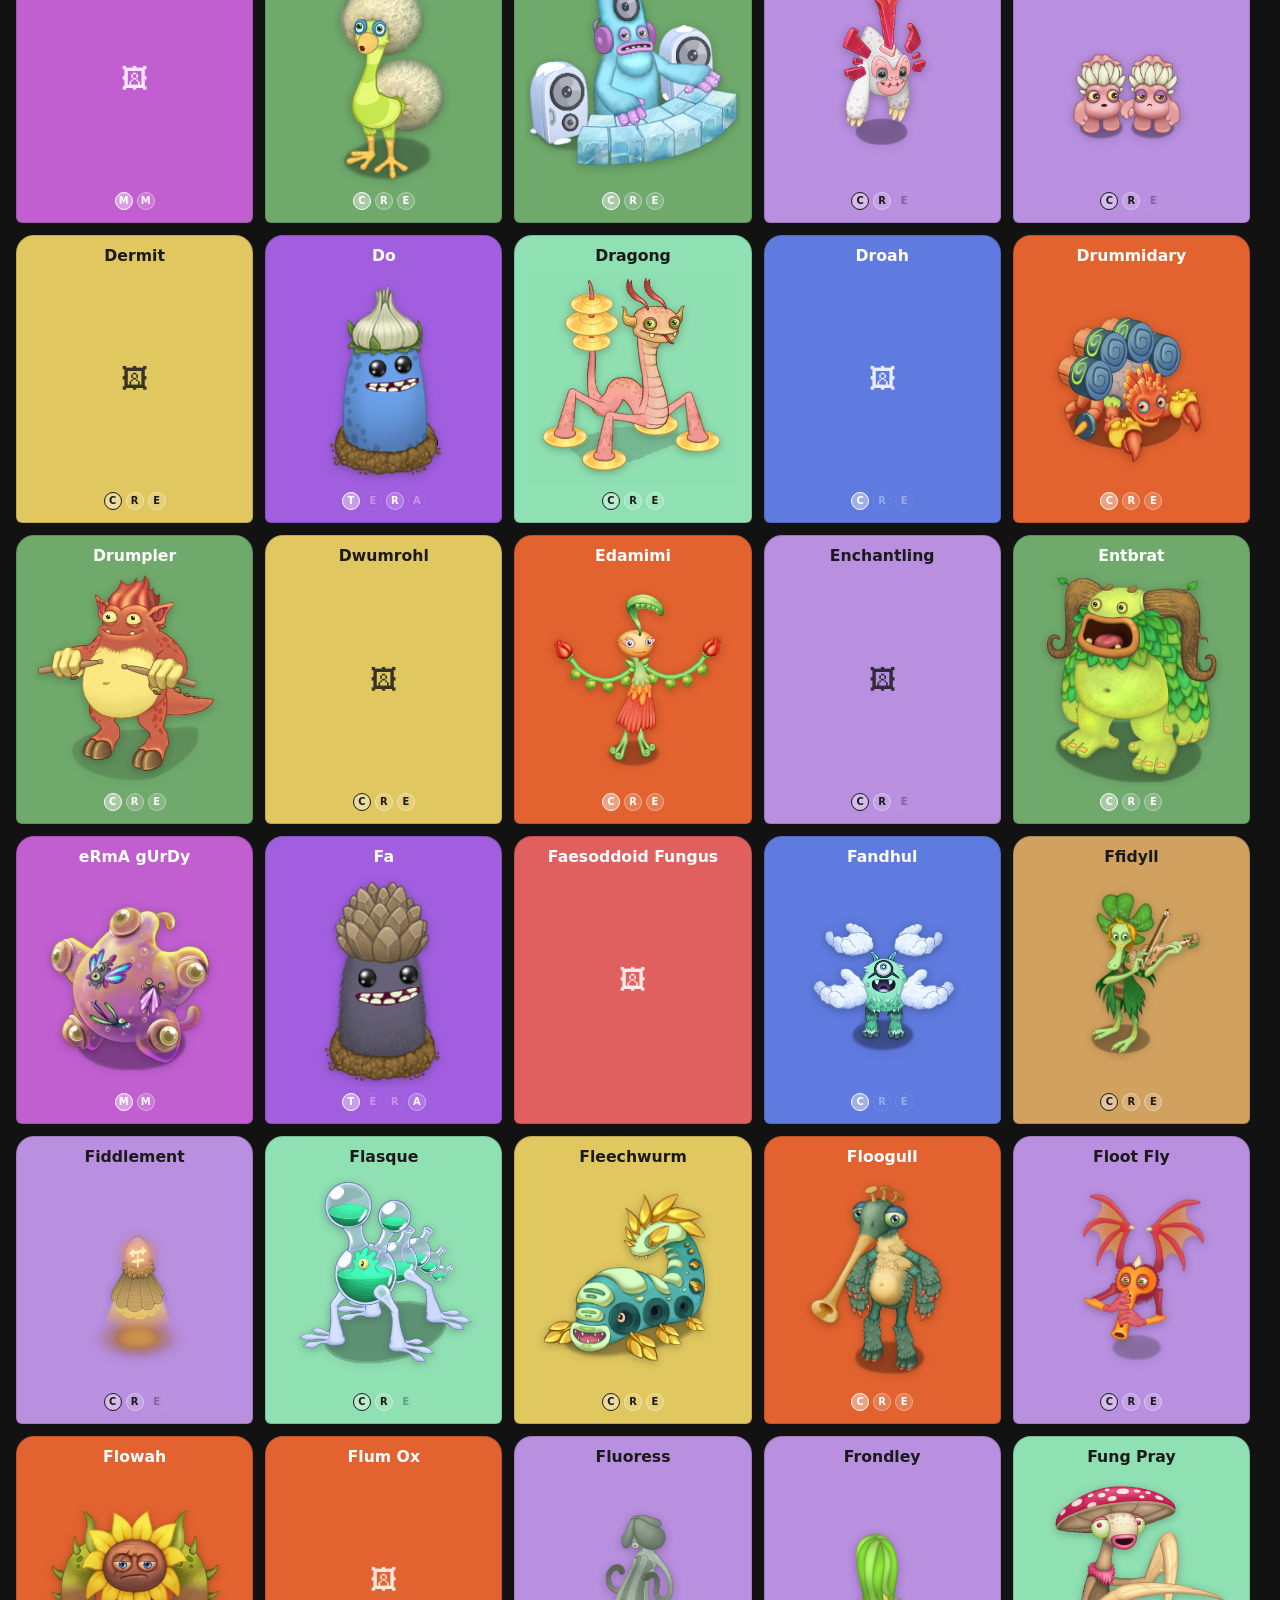
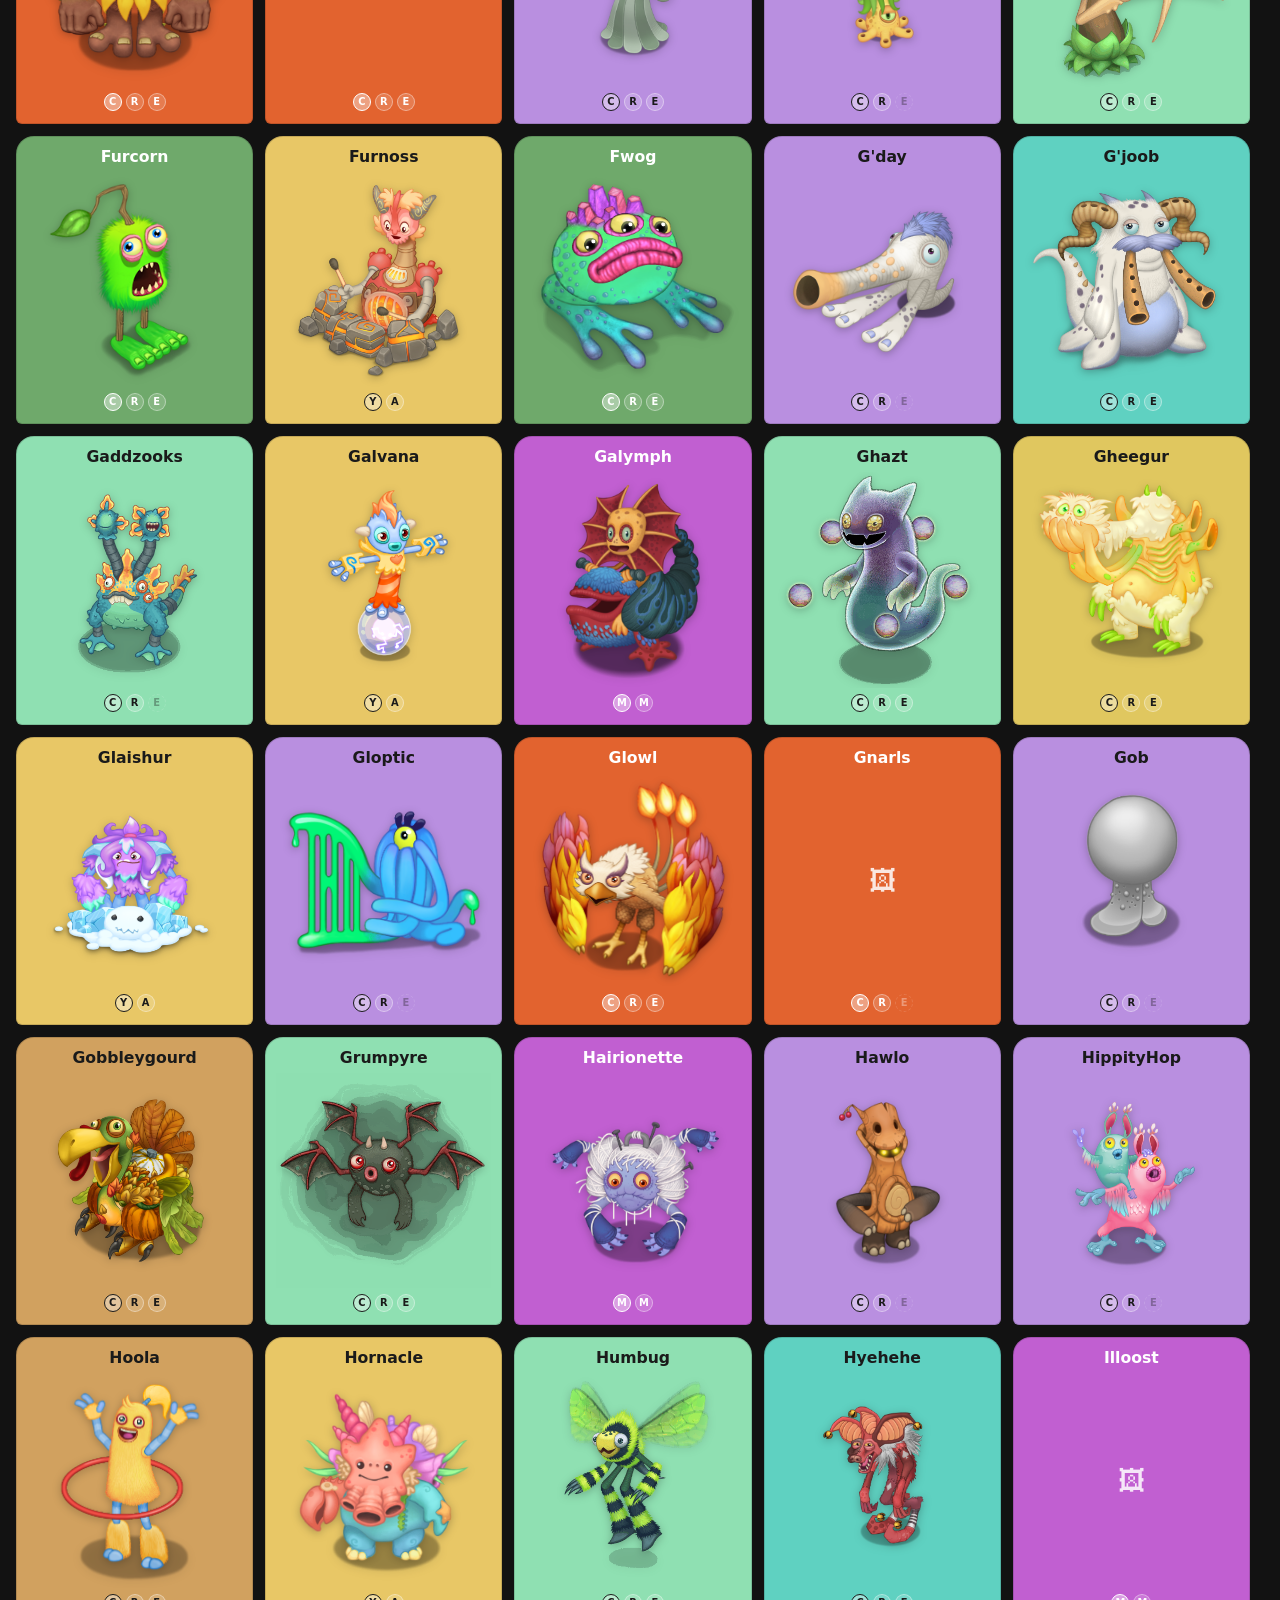
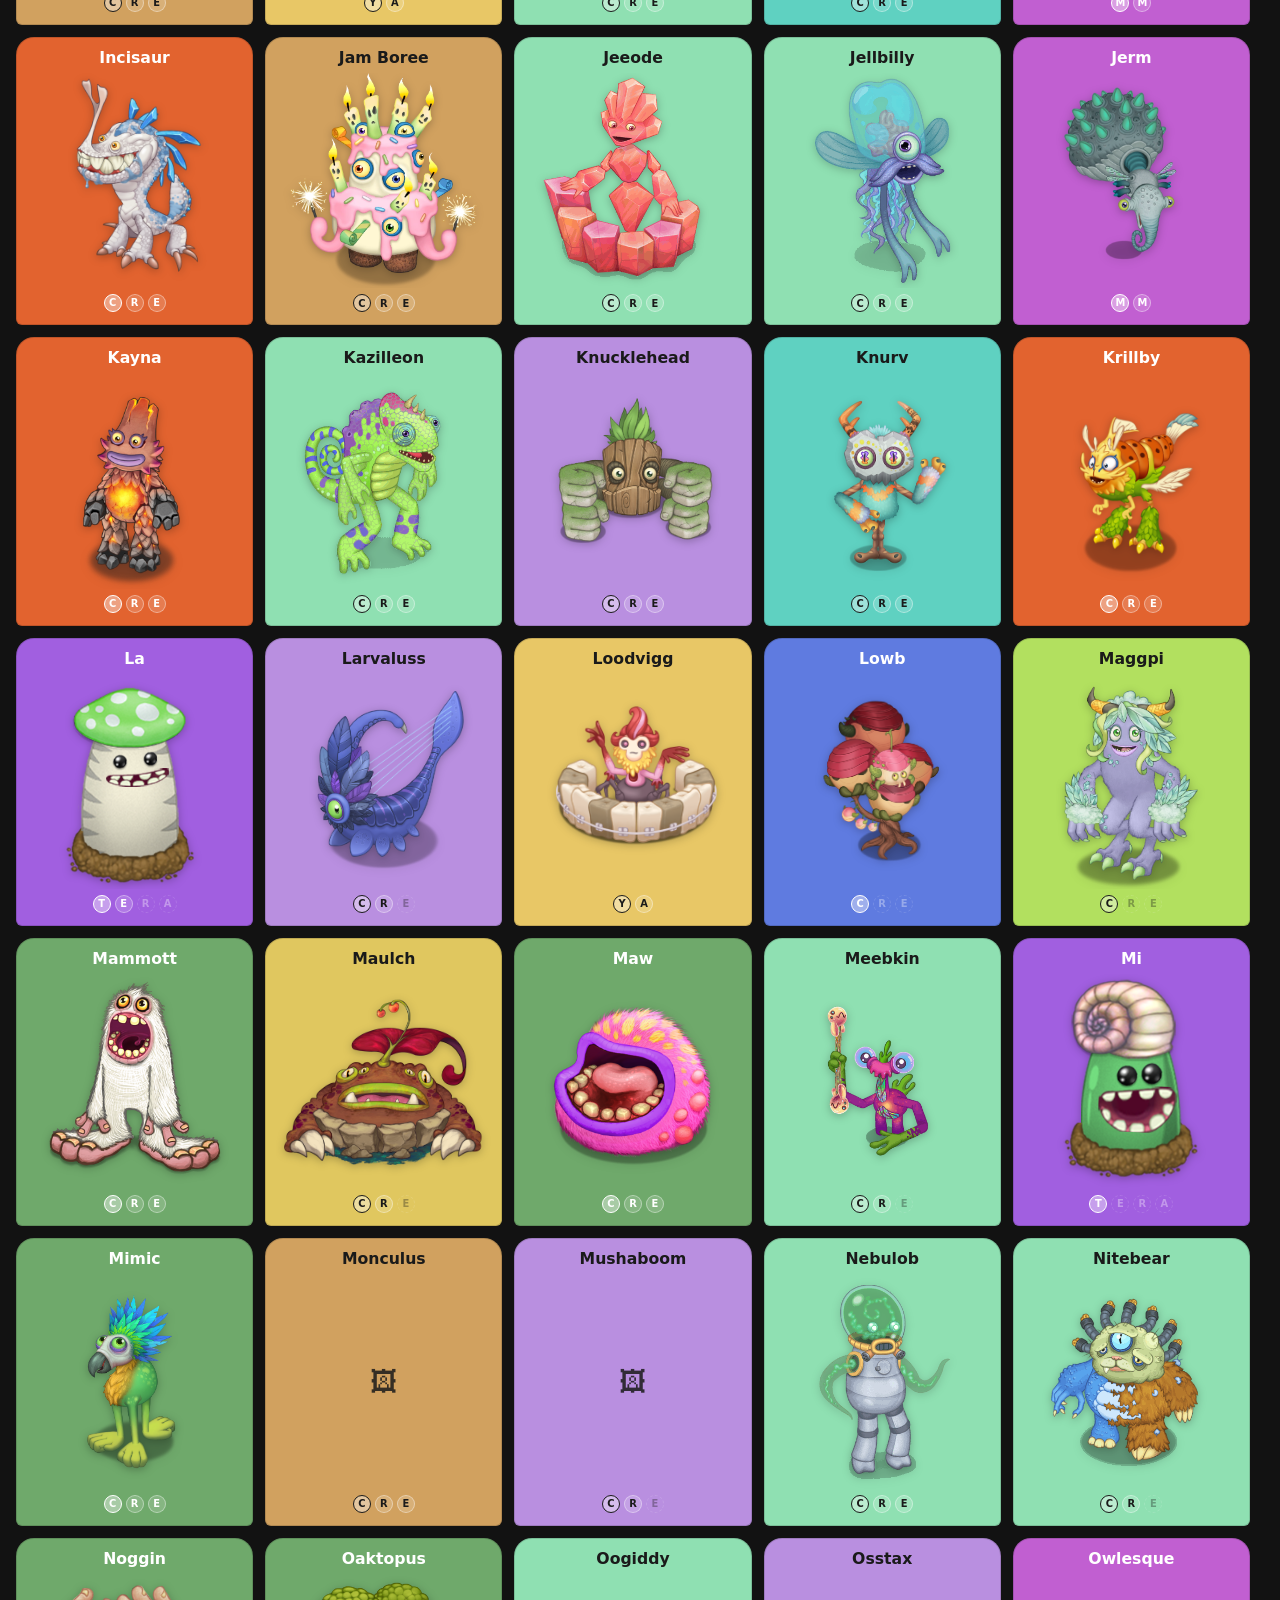
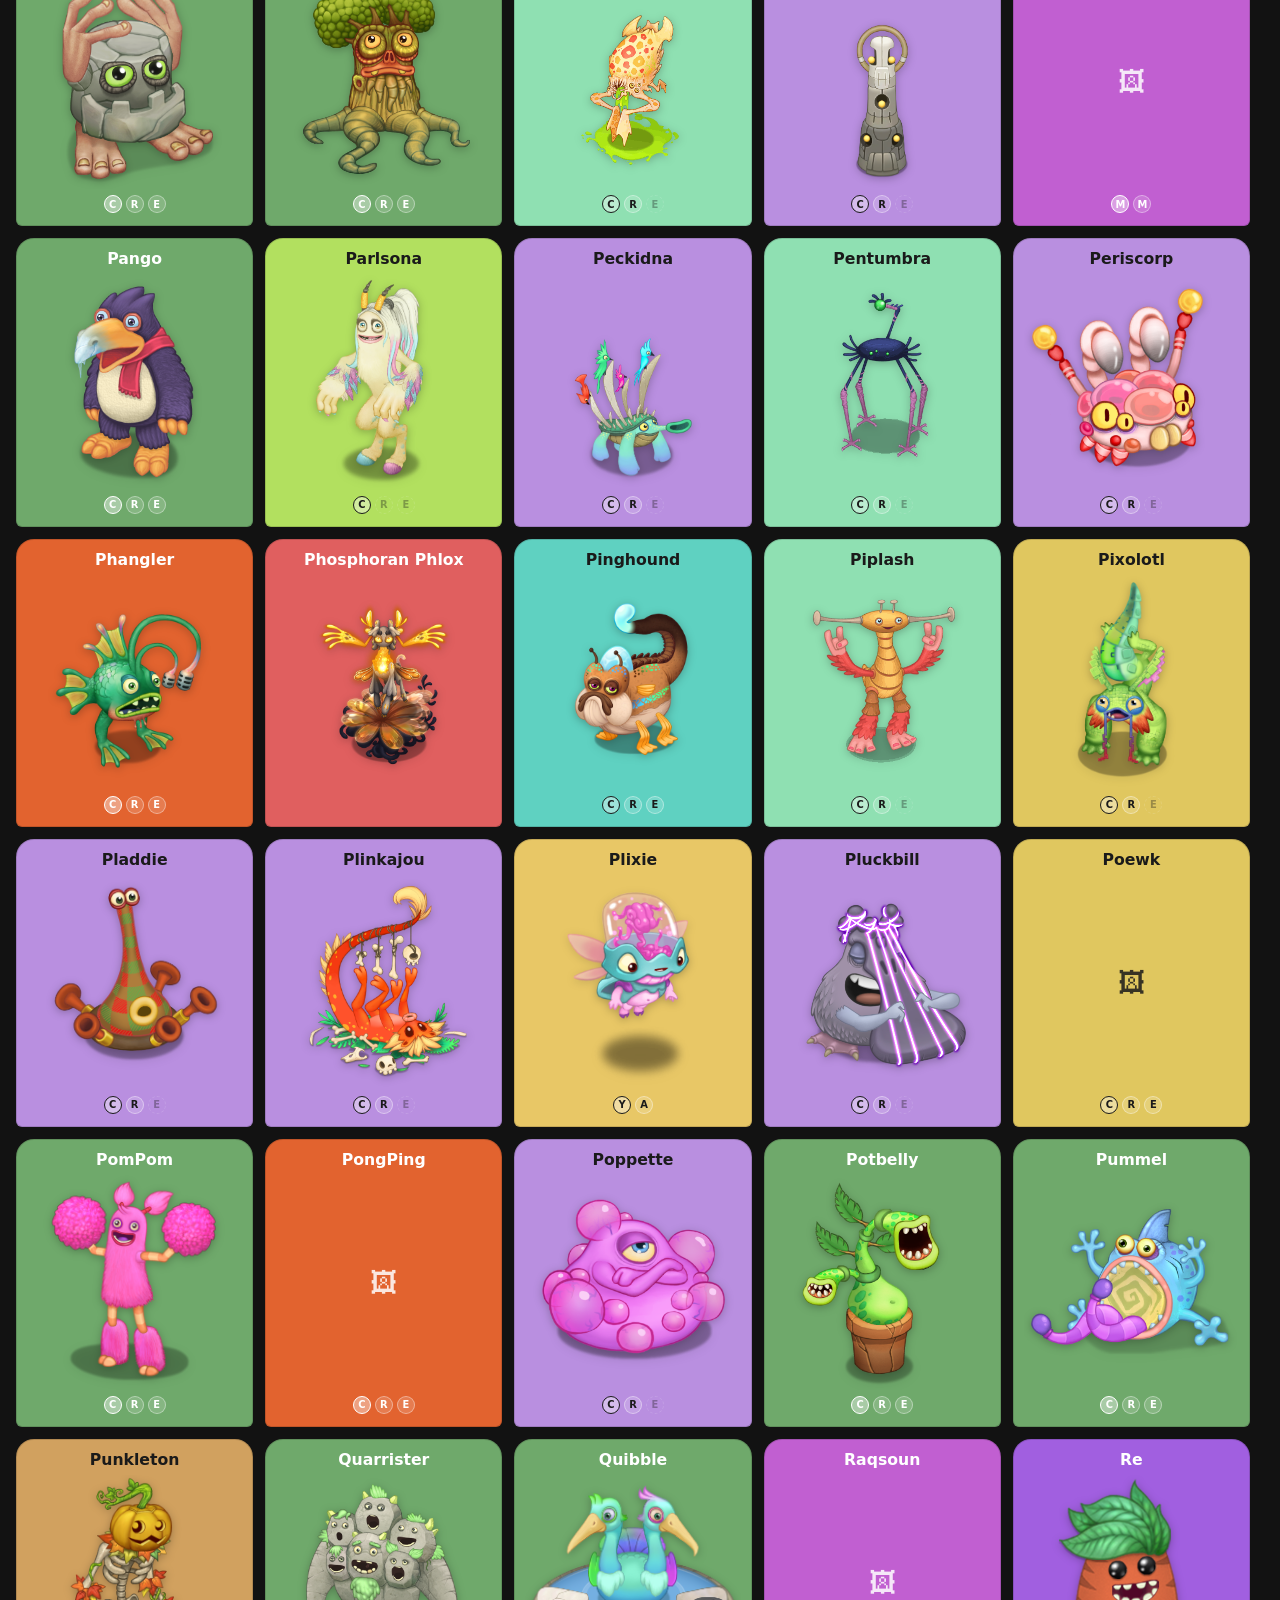
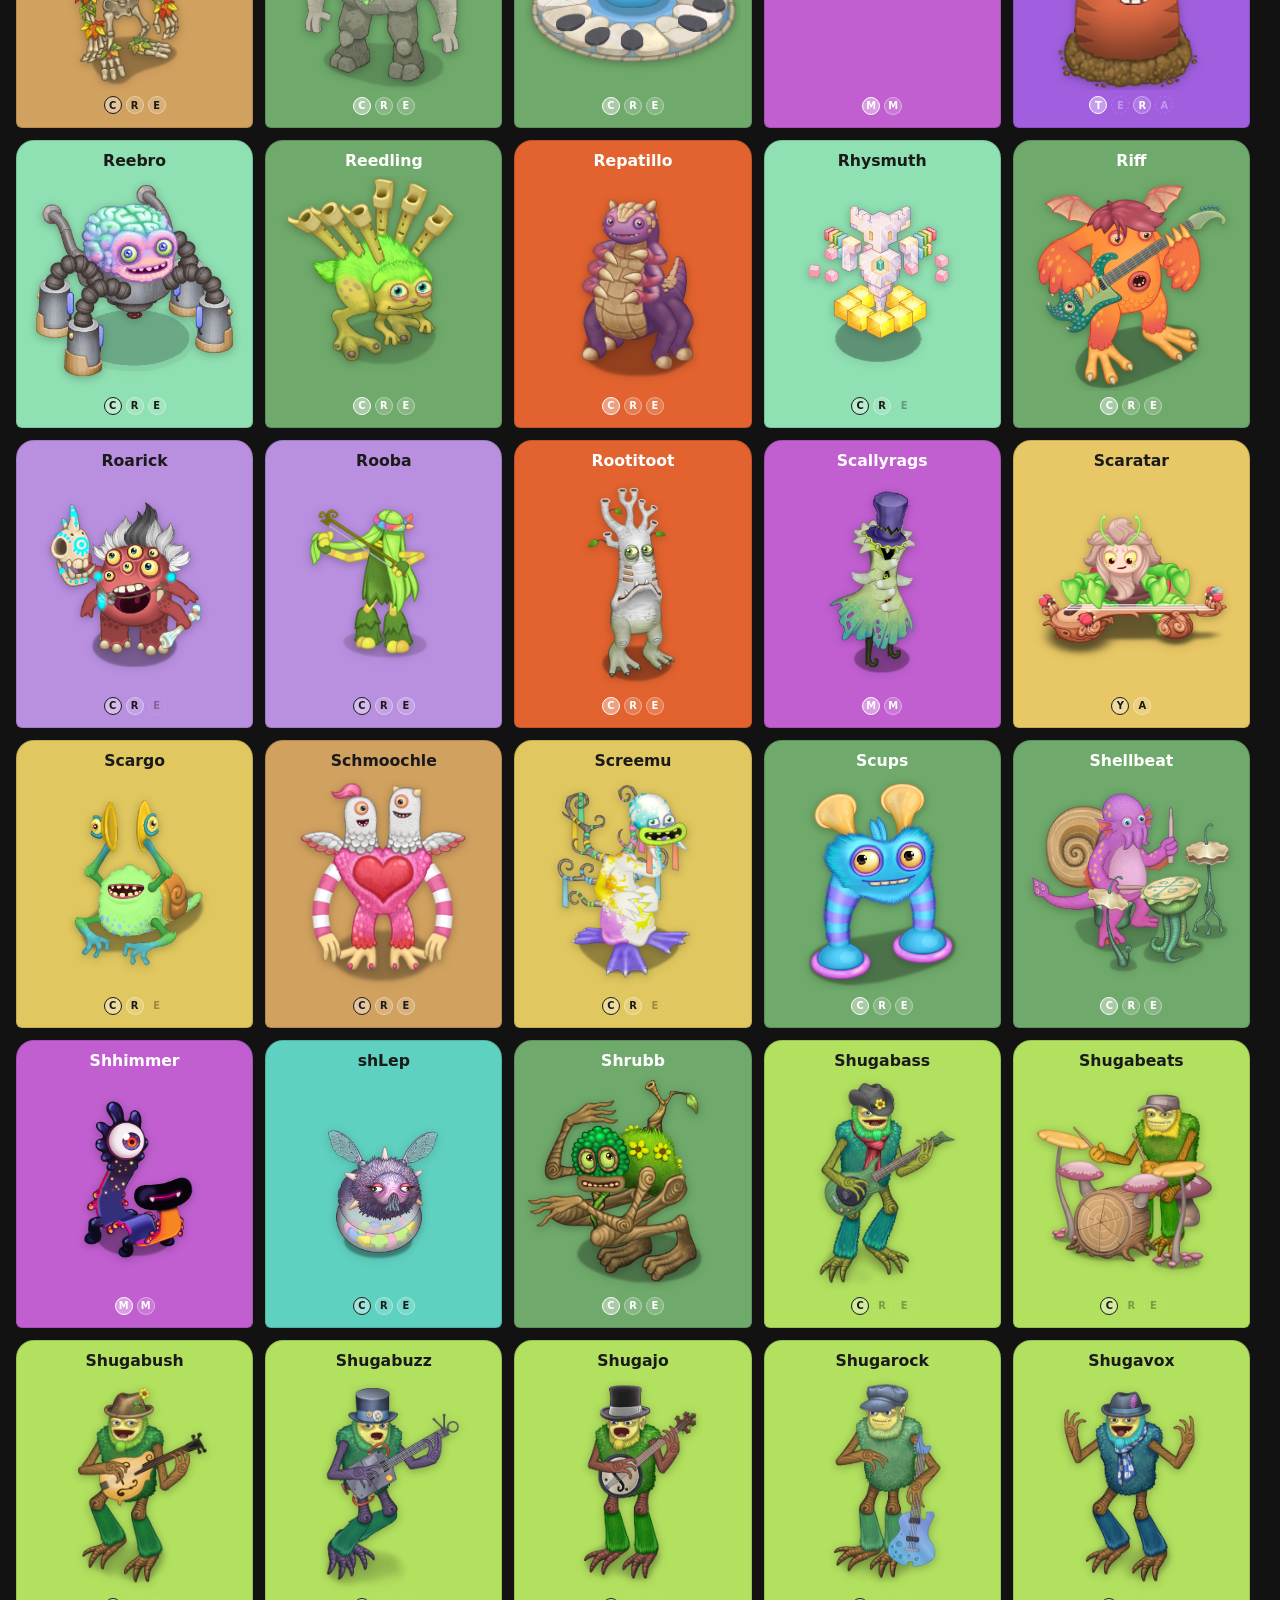
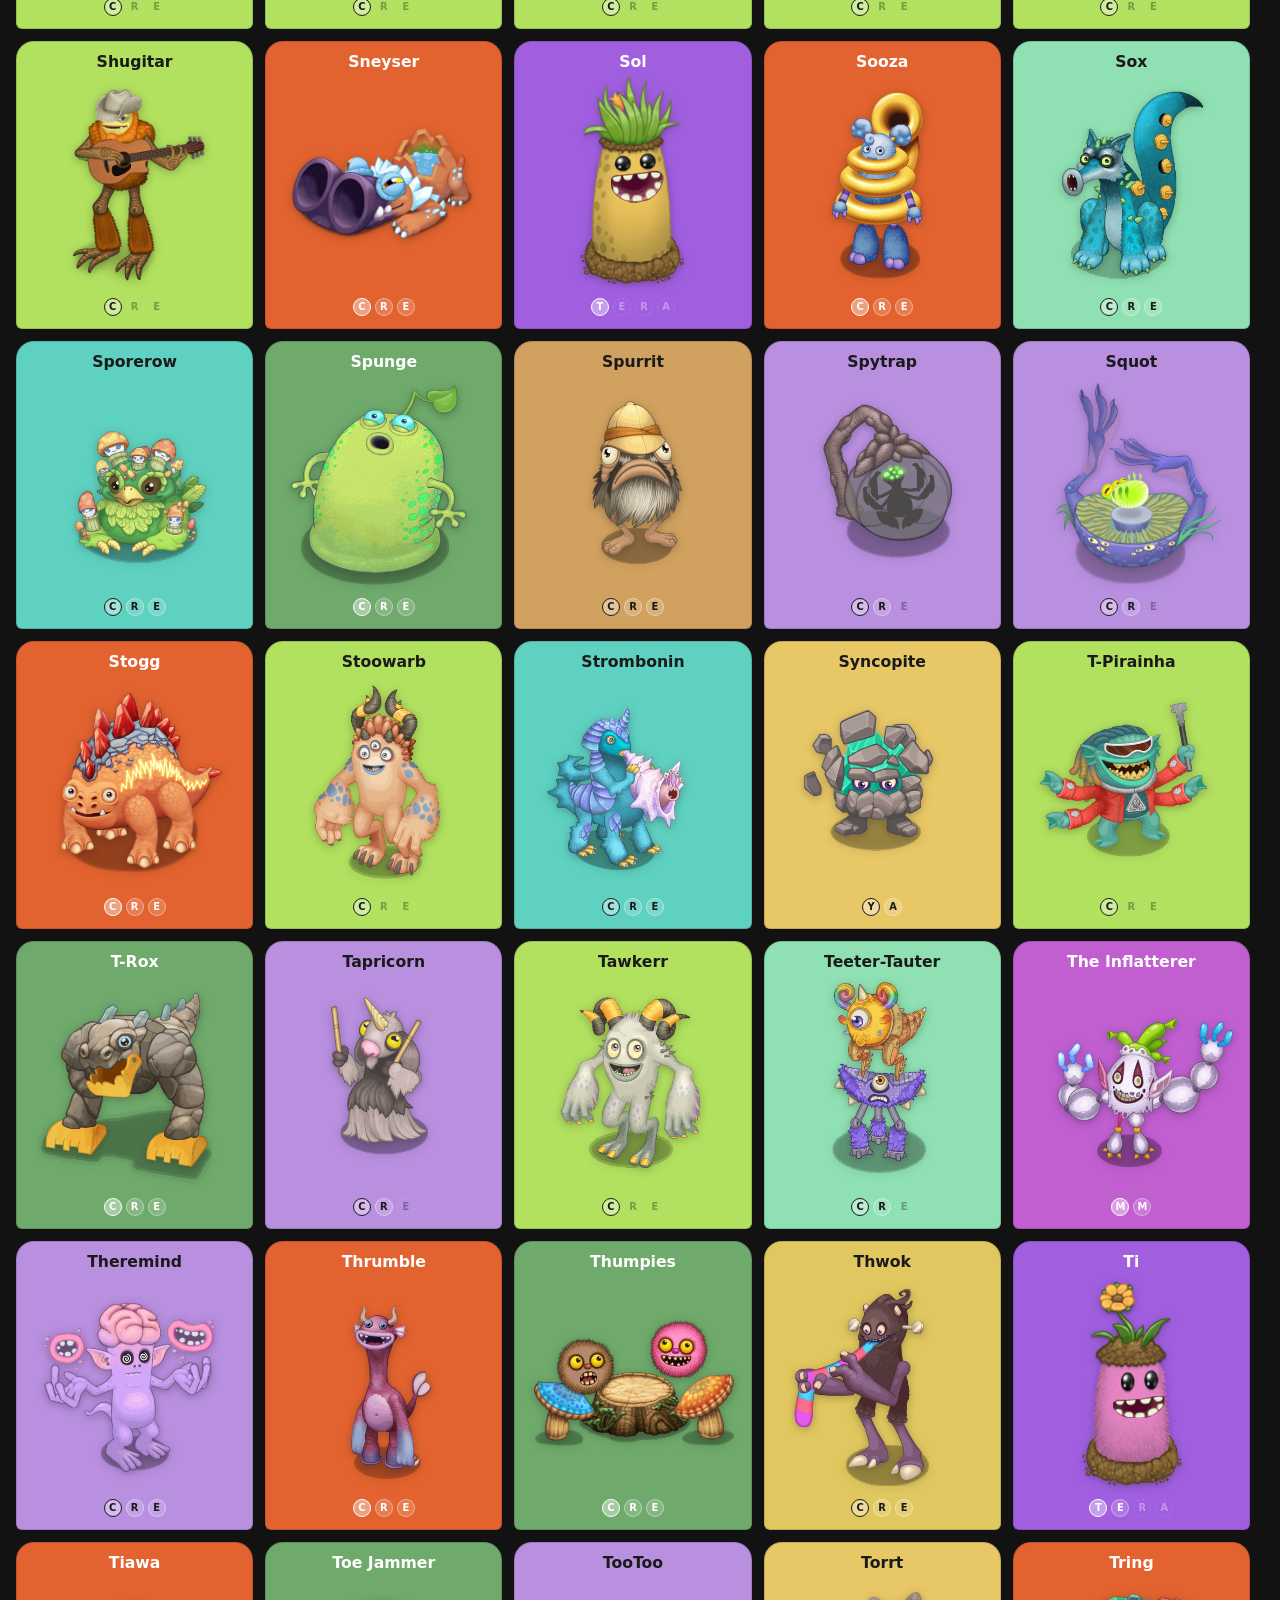
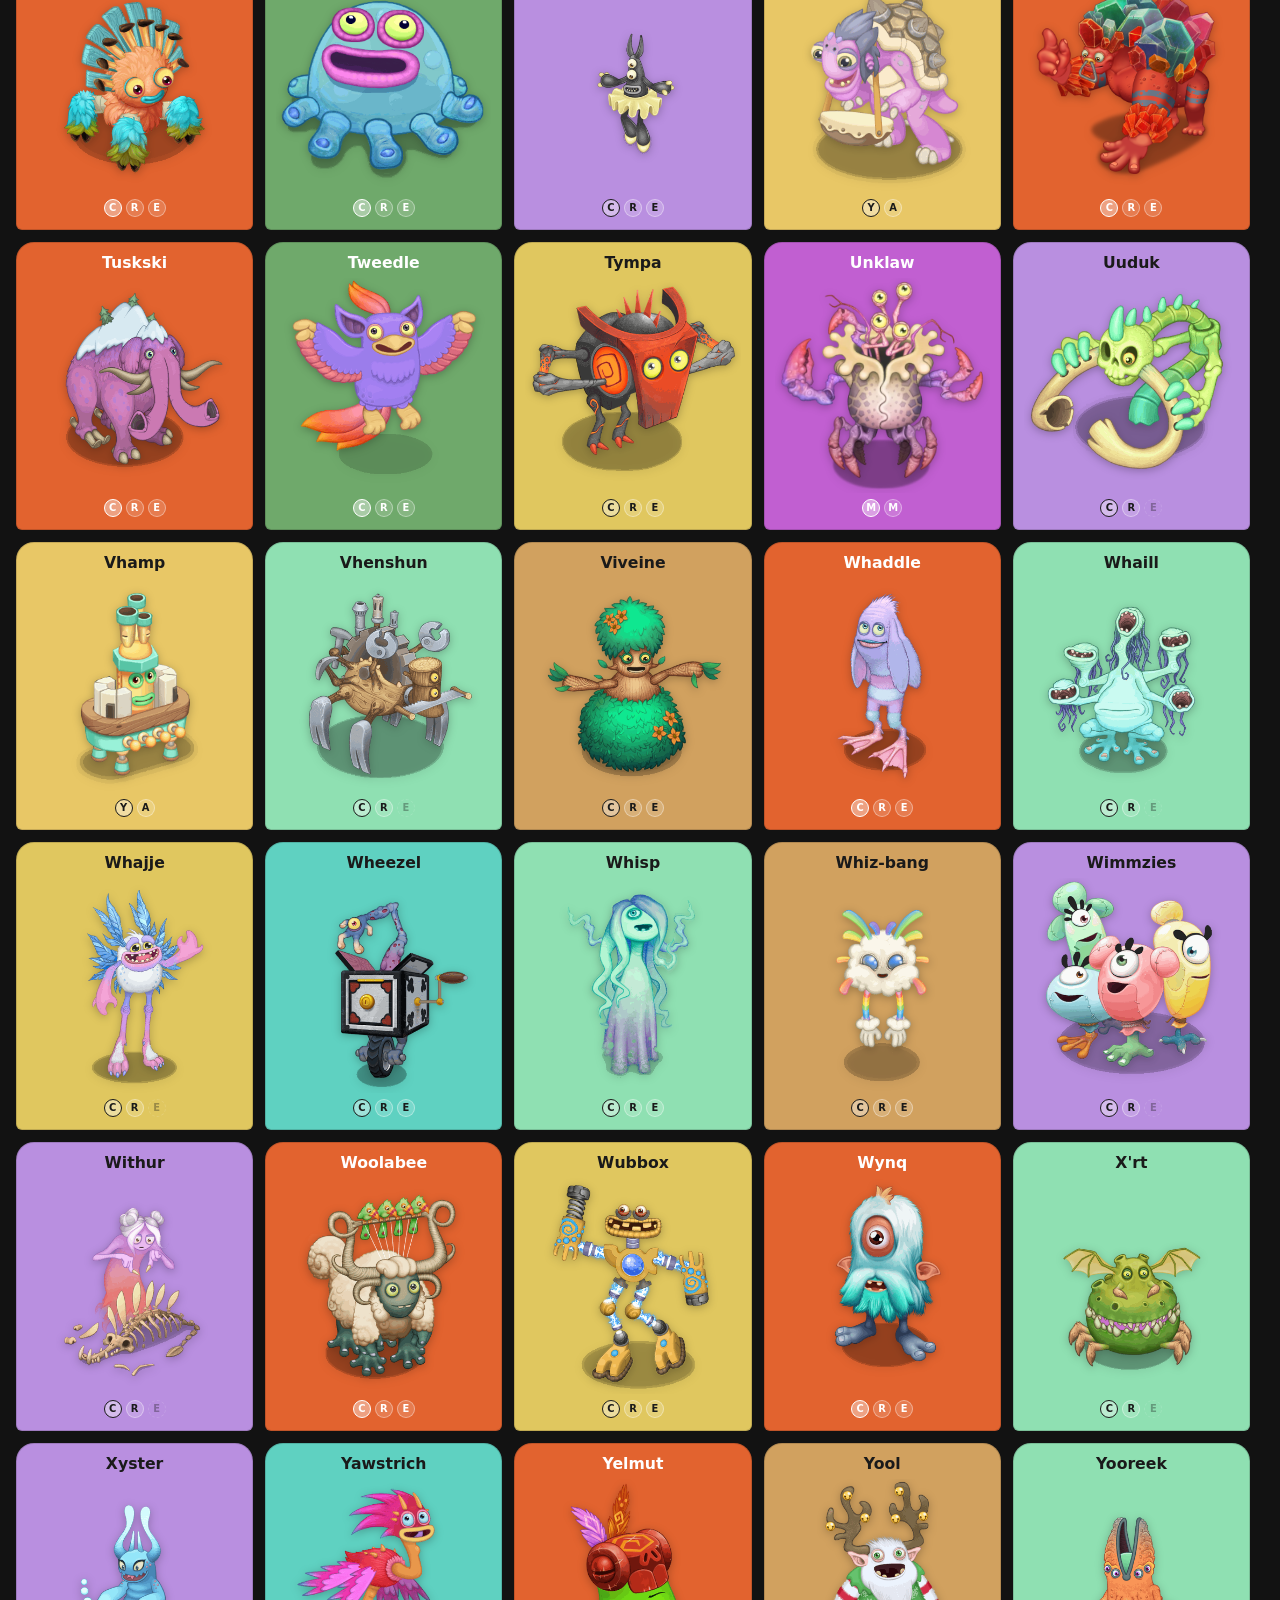
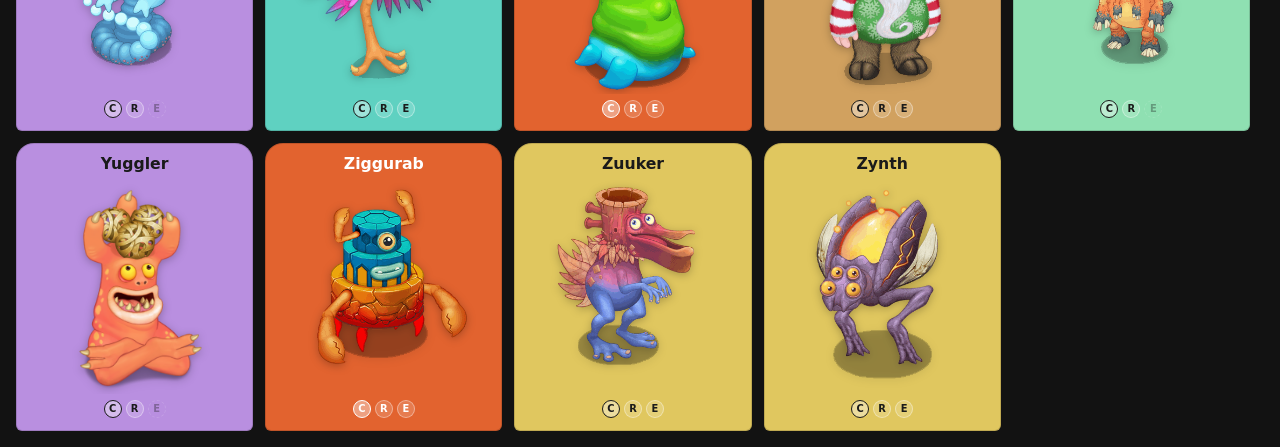
==== commit 51c80bc9: "updated as of 17 Sep 2026" ====
--- a/index.html
+++ b/index.html
@@ -32,6 +32,8 @@
 <main id="monster-grid" class="monster-grid" aria-live="polite">
   <p class="loading-state">Loading monsters…</p>
 </main>
+
+<nav id="az-jump" class="az-jump" aria-label="Jump to letter" hidden></nav>
 
 <main id="island-view" class="island-view" hidden aria-live="polite">
   <div id="island-list" class="island-list"></div>
@@ -116,20 +118,20 @@
       <div id="profile-islands" class="chip-row"></div>
     </section>
 
-    <section class="profile-section" id="section-eggs" hidden>
-      <h3>Egg Requirements</h3>
-      <ul id="profile-eggs" class="egg-list"></ul>
-    </section>
-
     <section class="profile-section" id="section-acquisition" hidden>
       <h3 id="section-acquisition-title">Alternative Acquisition</h3>
-      <ul id="profile-acquisition"></ul>
+      <div id="profile-acquisition"></div>
     </section>
 
     <section class="profile-section" id="section-mechanics" hidden>
       <h3>Vessels, Zapping, Boxing &amp; Revitalizing</h3>
       <p class="section-caption">Requirements and time constraints for any non-breeding mechanic this monster uses.</p>
       <ul id="profile-mechanics"></ul>
+    </section>
+
+    <section class="profile-section" id="section-eggs" hidden>
+      <h3>Egg Requirements</h3>
+      <ul id="profile-eggs" class="egg-list"></ul>
     </section>
 
     <section class="profile-section" id="section-notes" hidden>
--- a/styles.css
+++ b/styles.css
@@ -242,7 +242,7 @@
   display: grid;
   grid-template-columns: repeat(2, 1fr);
   gap: 12px;
-  padding: 16px;
+  padding: 16px 30px 16px 16px; /* extra right padding clears the A-Z jump sidebar */
 }
 .monster-grid[hidden] { display: none; }
 
@@ -251,6 +251,40 @@
 }
 @media (min-width: 960px) {
   .monster-grid { grid-template-columns: repeat(5, 1fr); }
+}
+
+/* ---------- A-Z jump sidebar ---------- */
+
+.az-jump {
+  position: fixed;
+  right: 2px;
+  top: 50%;
+  transform: translateY(-50%);
+  display: flex;
+  flex-direction: column;
+  align-items: center;
+  z-index: 5;
+  background: transparent;
+}
+.az-jump[hidden] { display: none; }
+.az-jump__letter {
+  border: none;
+  background: none;
+  color: var(--text-muted);
+  font-size: 0.62rem;
+  font-weight: 700;
+  line-height: 1.25;
+  padding: 0 4px;
+  cursor: pointer;
+}
+.az-jump__letter:disabled {
+  color: var(--text-muted);
+  opacity: 0.28;
+  cursor: default;
+}
+.az-jump__letter:hover:not(:disabled),
+.az-jump__letter:focus-visible:not(:disabled) {
+  color: var(--text-primary);
 }
 
 .loading-state, .empty-state {
@@ -272,6 +306,7 @@
   align-items: center;
   gap: 6px;
   transition: transform 120ms ease, box-shadow 120ms ease;
+  scroll-margin-top: 76px; /* keeps the card clear of the sticky header when the A–Z jump list scrolls to it */
 }
 
 .monster-card:hover,
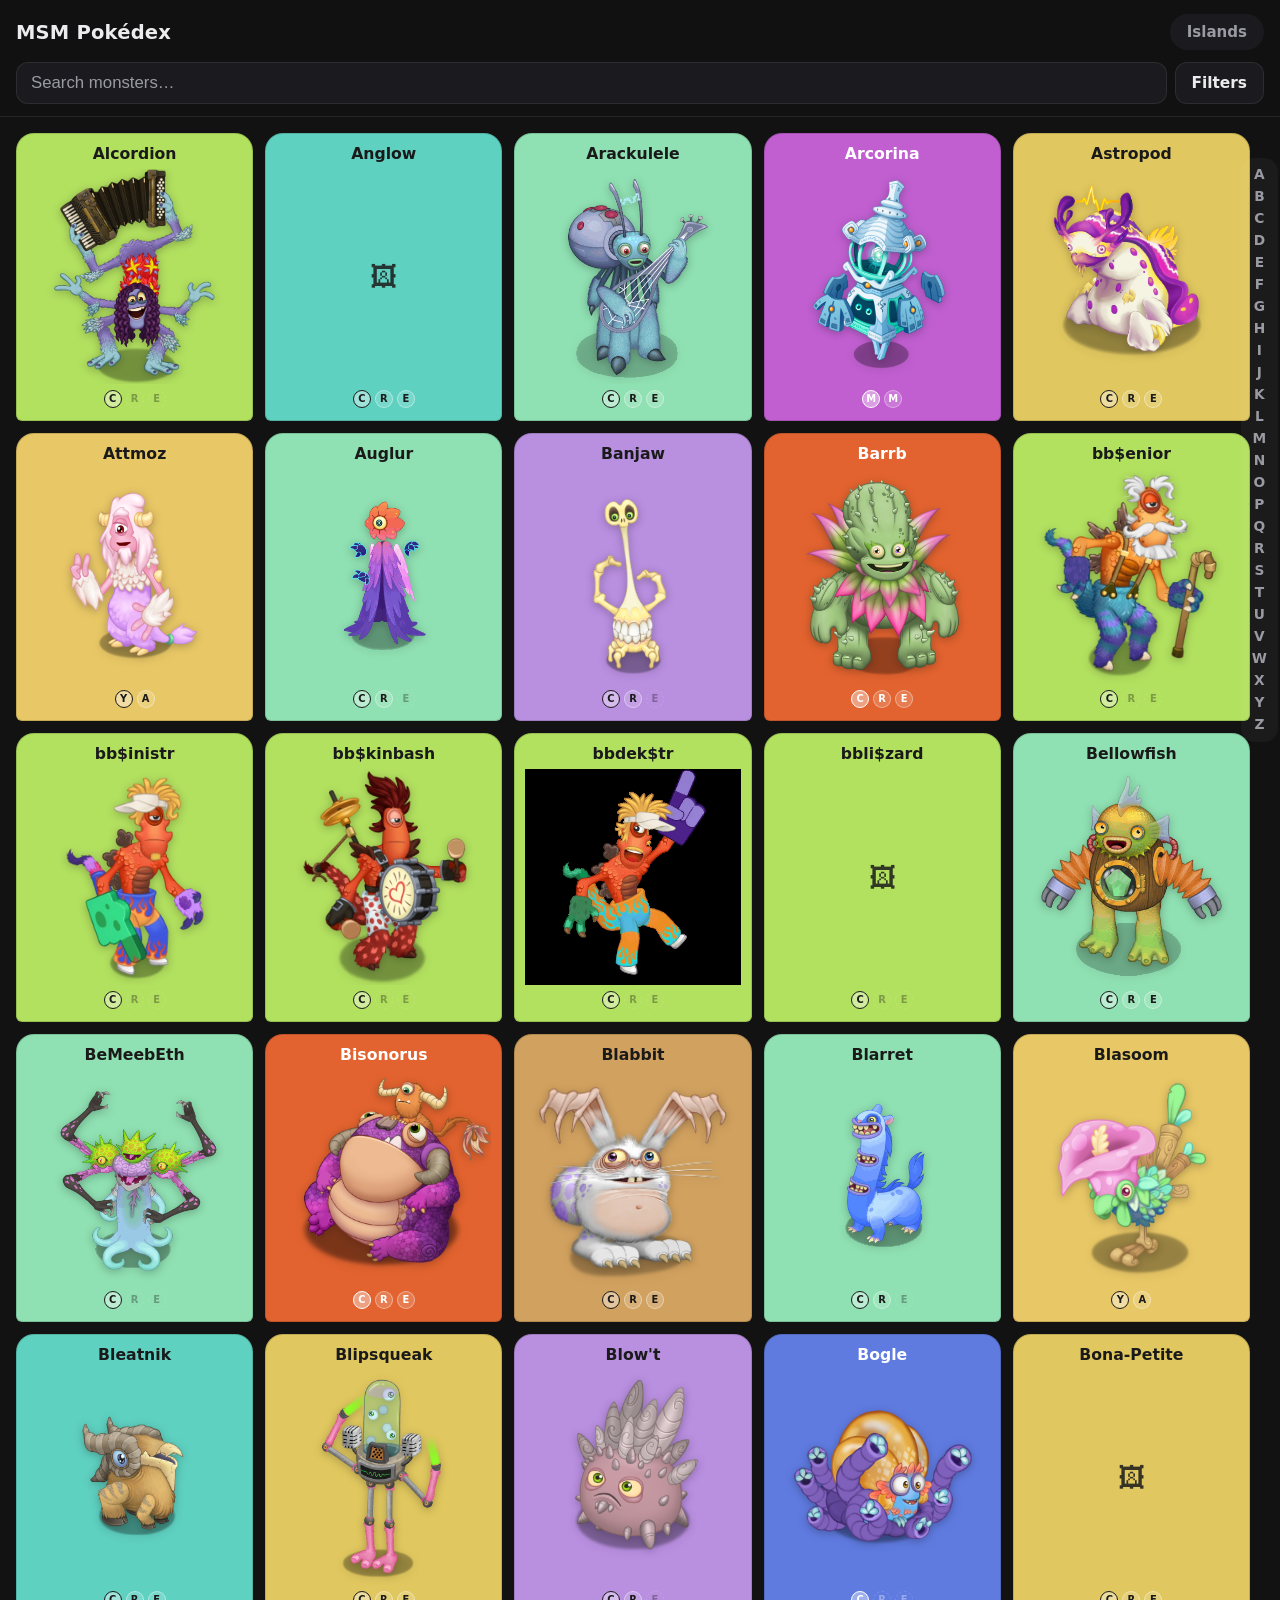
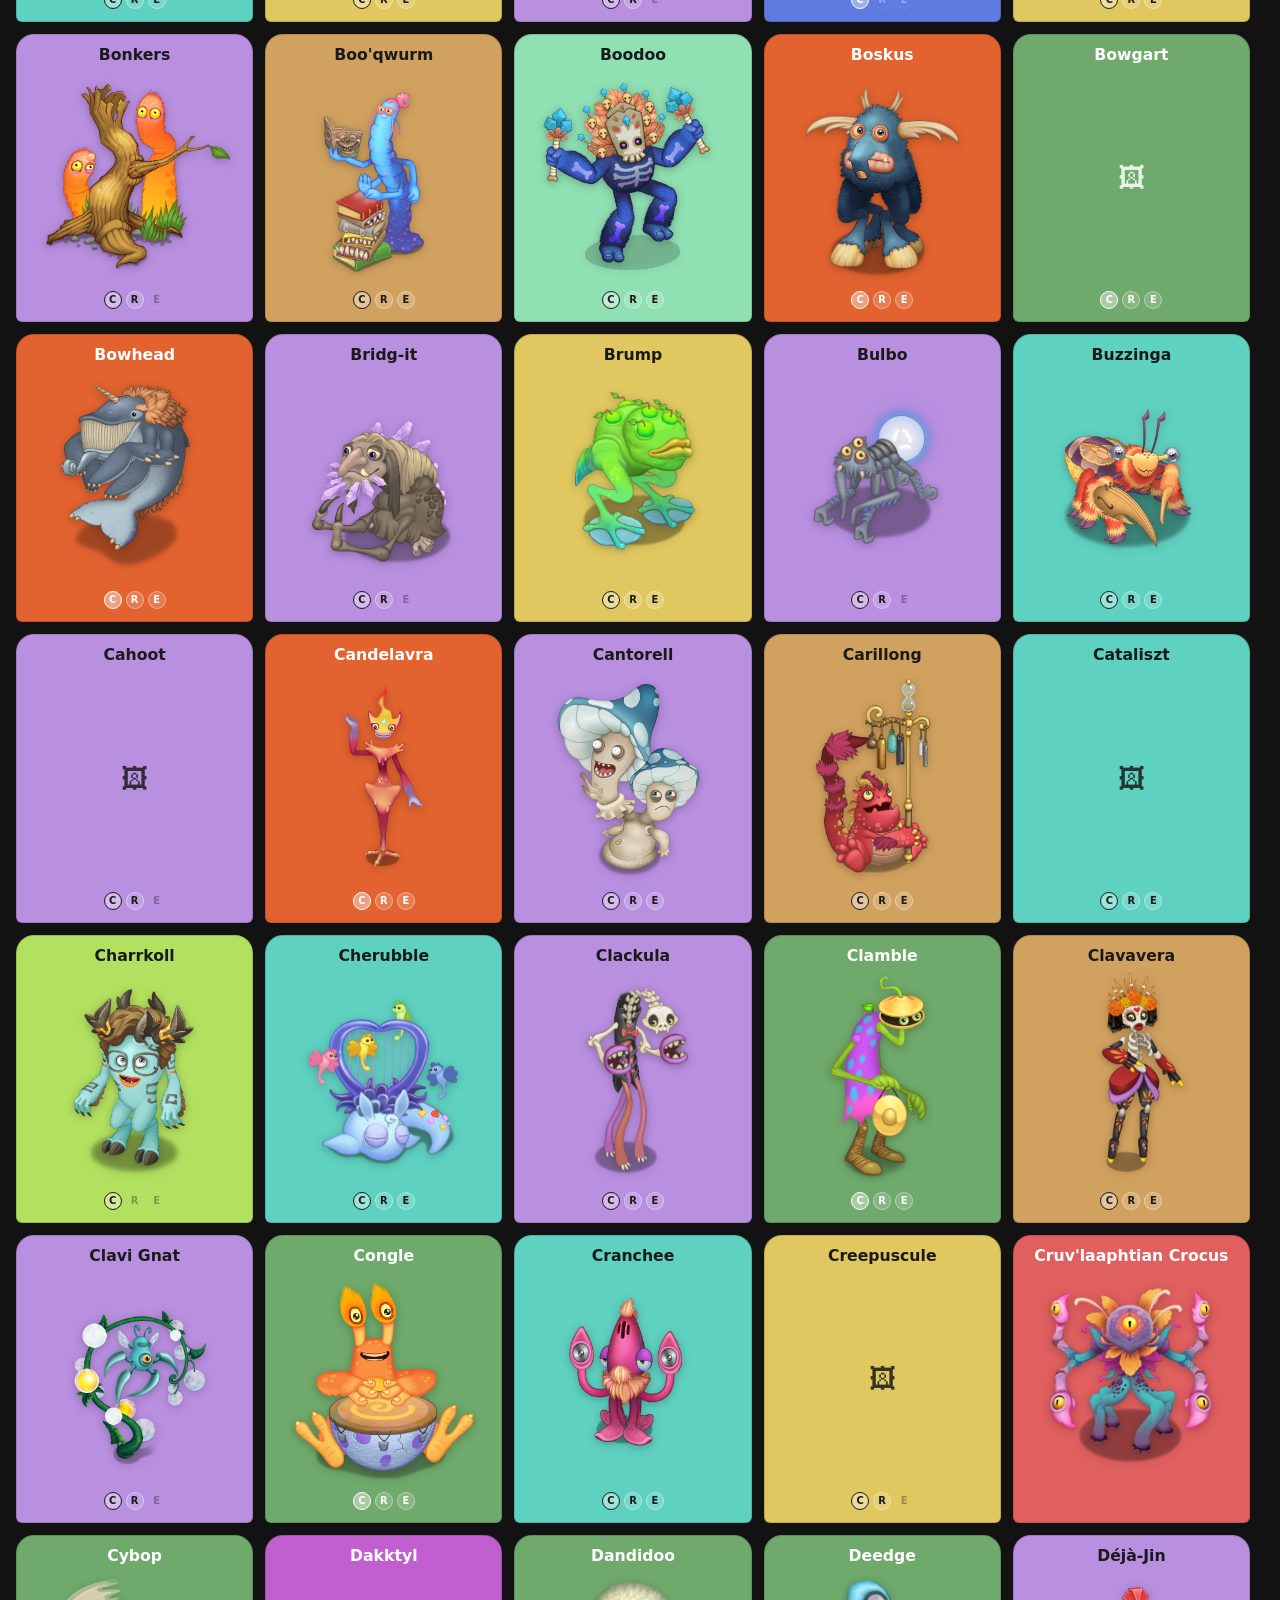
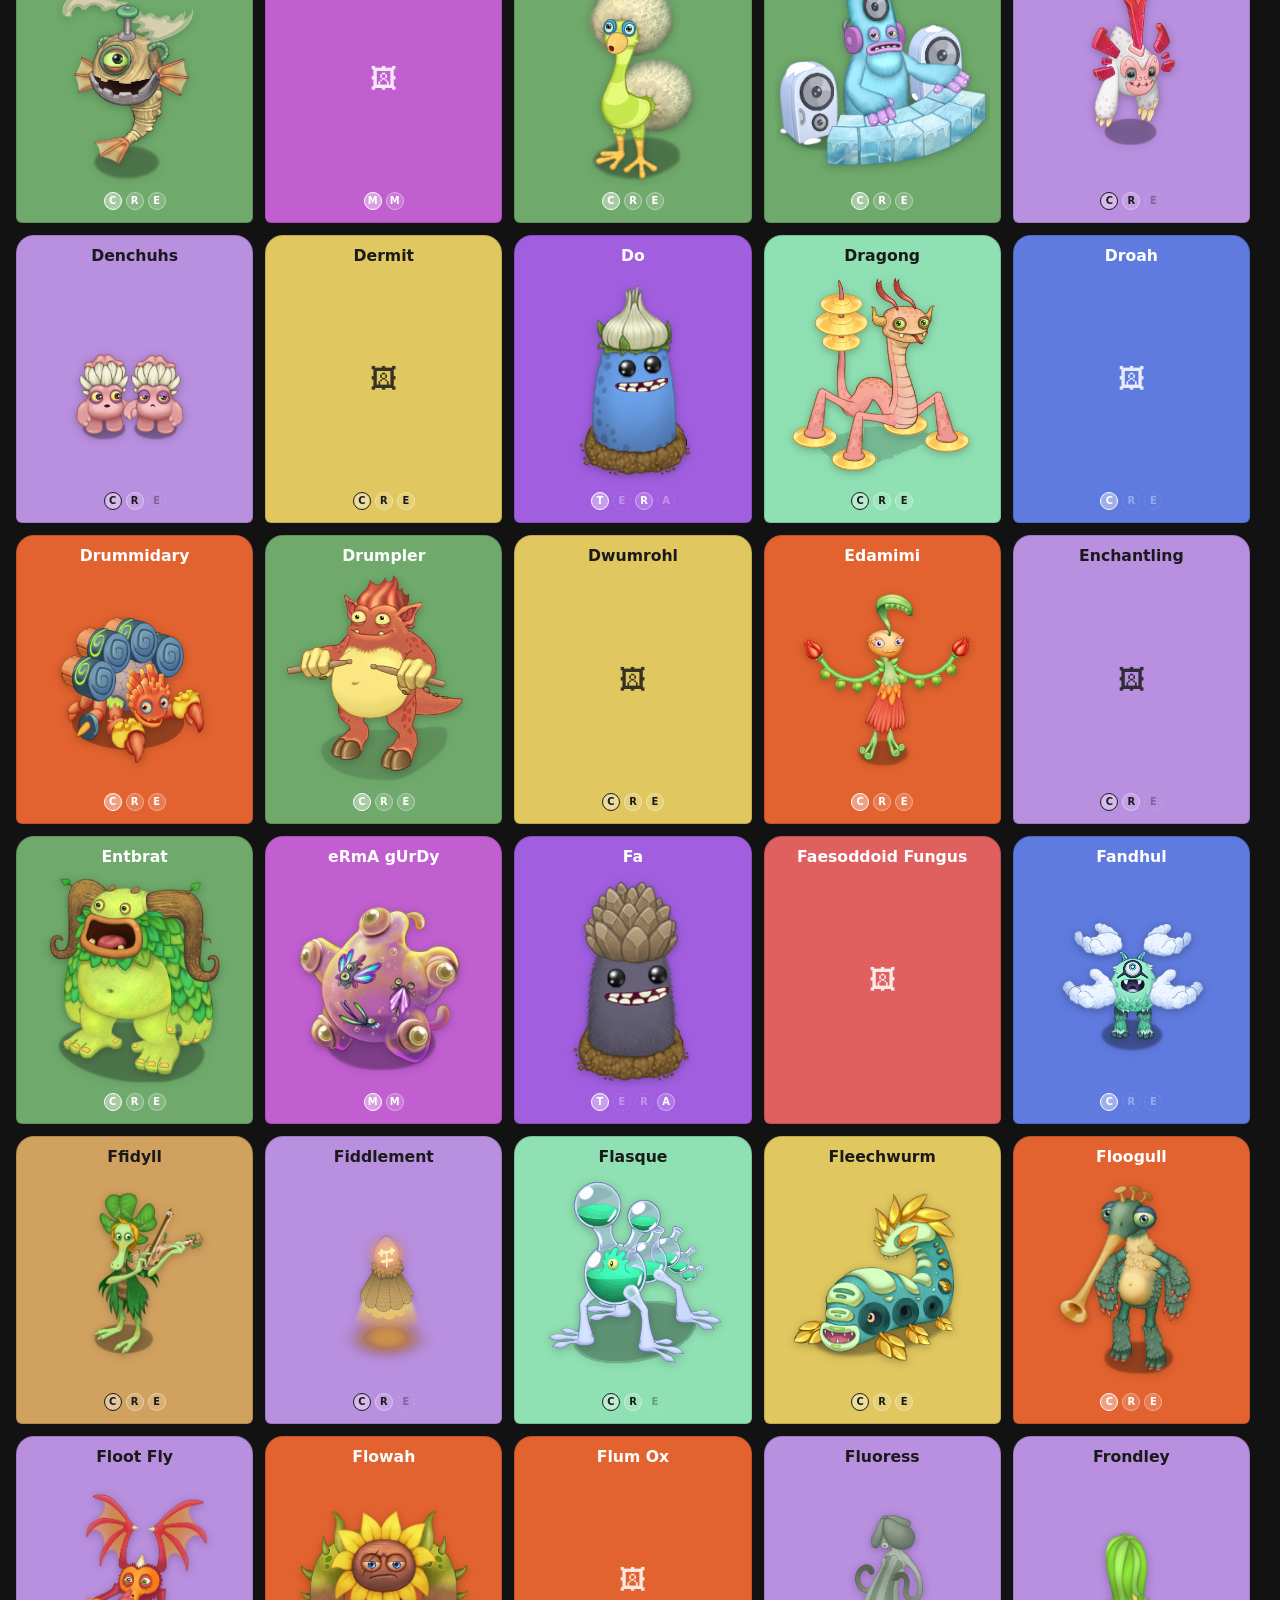
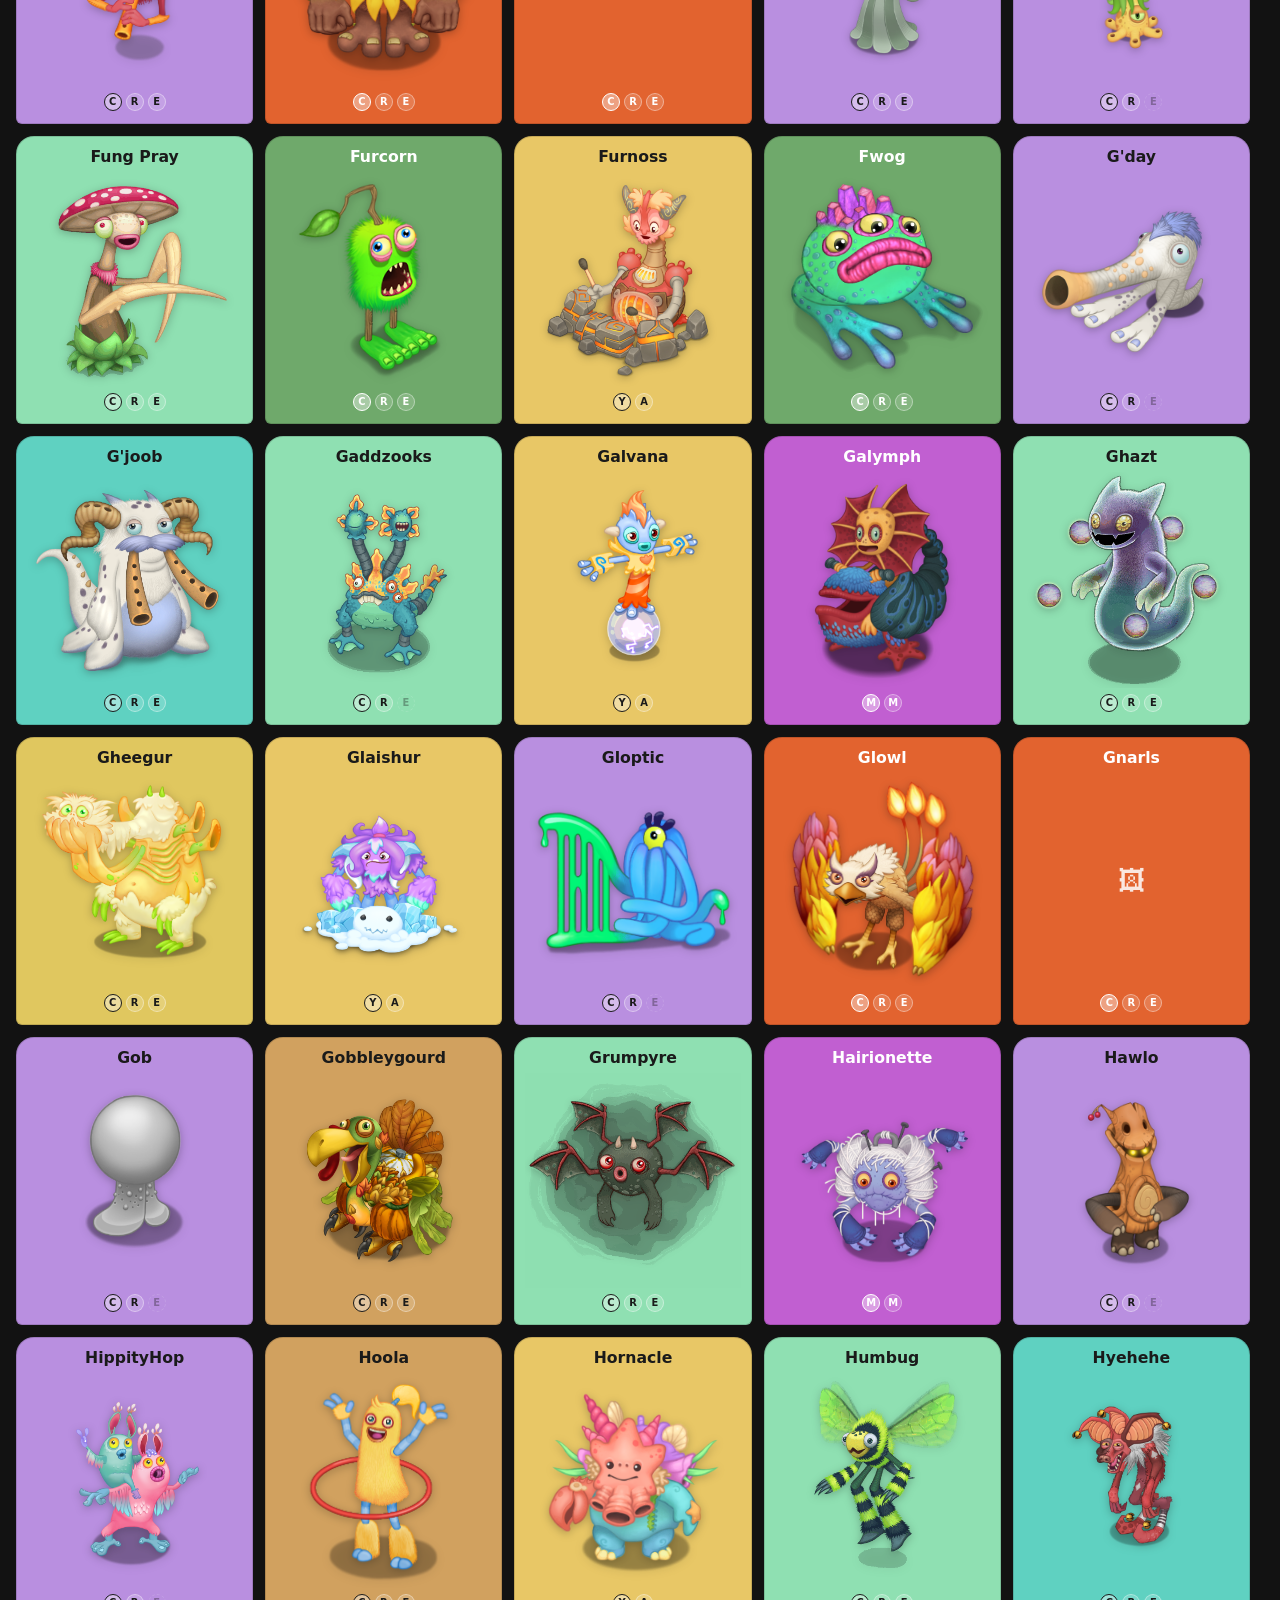
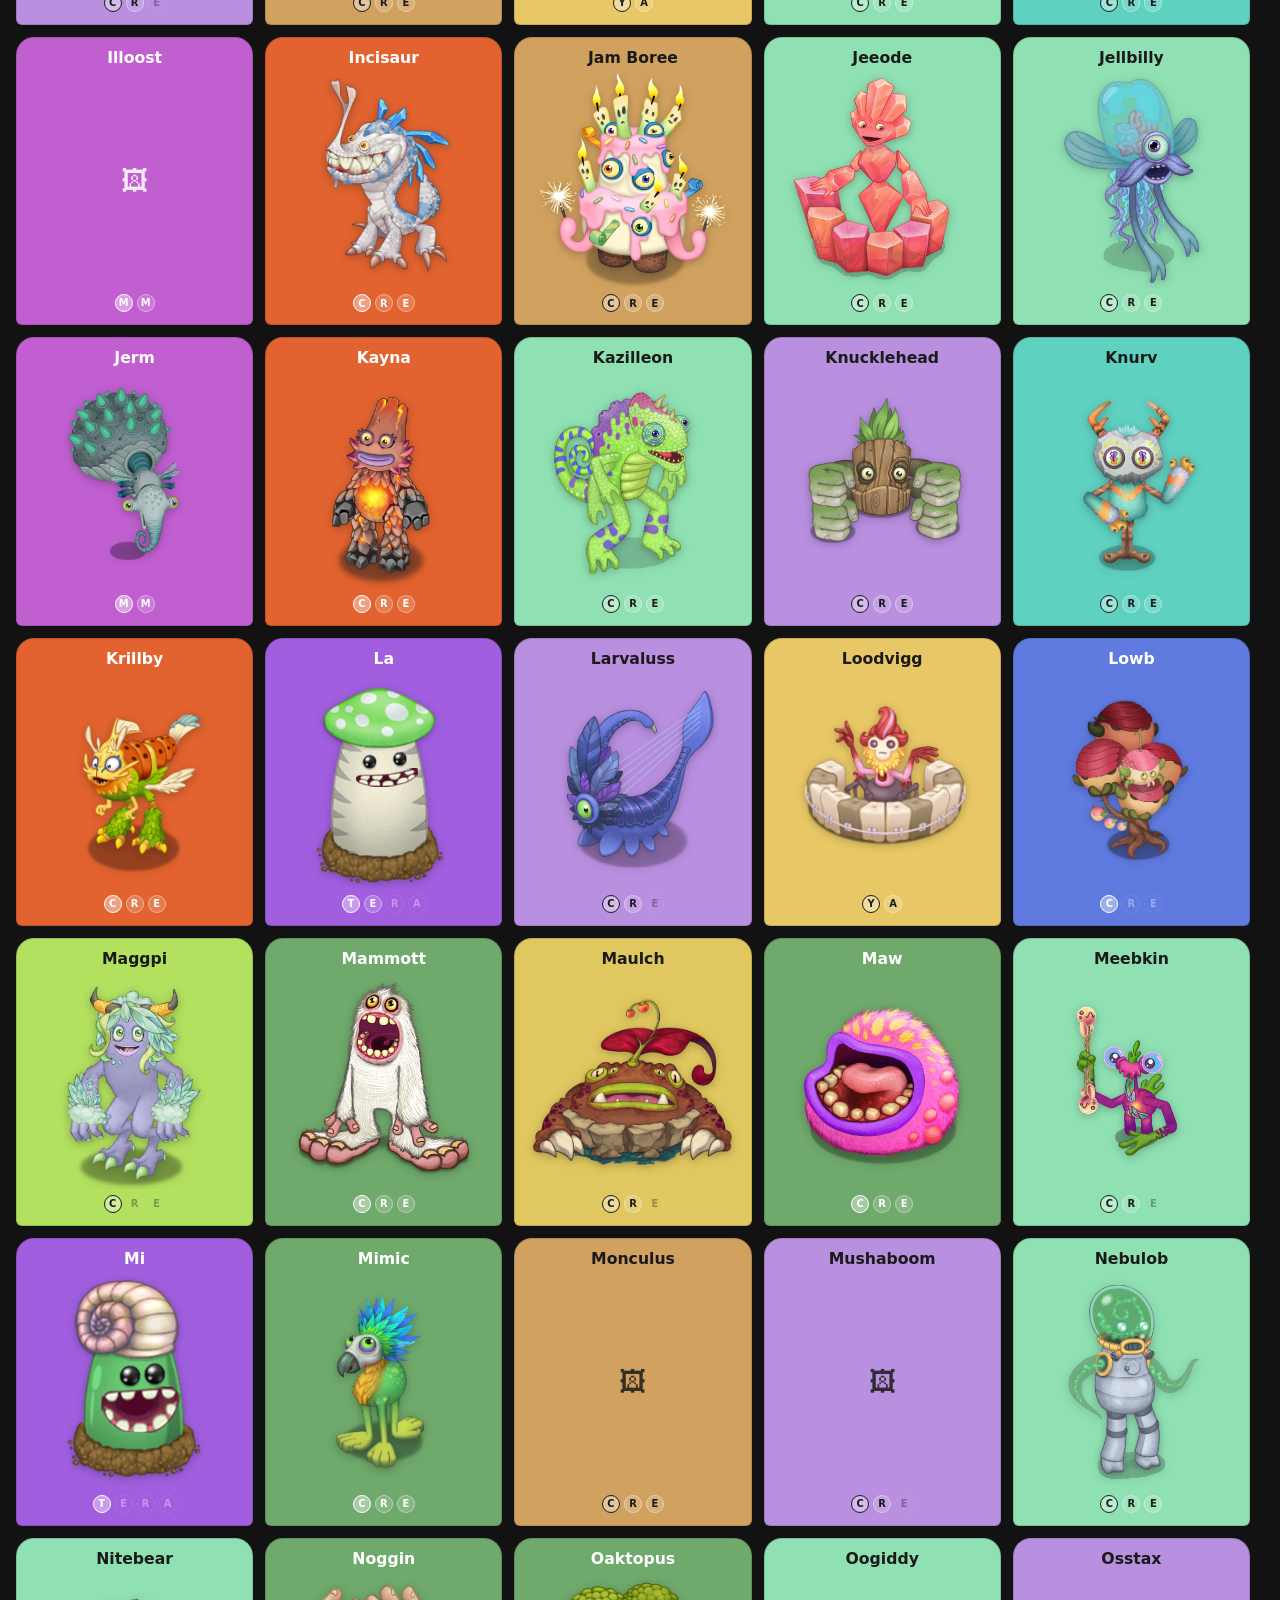
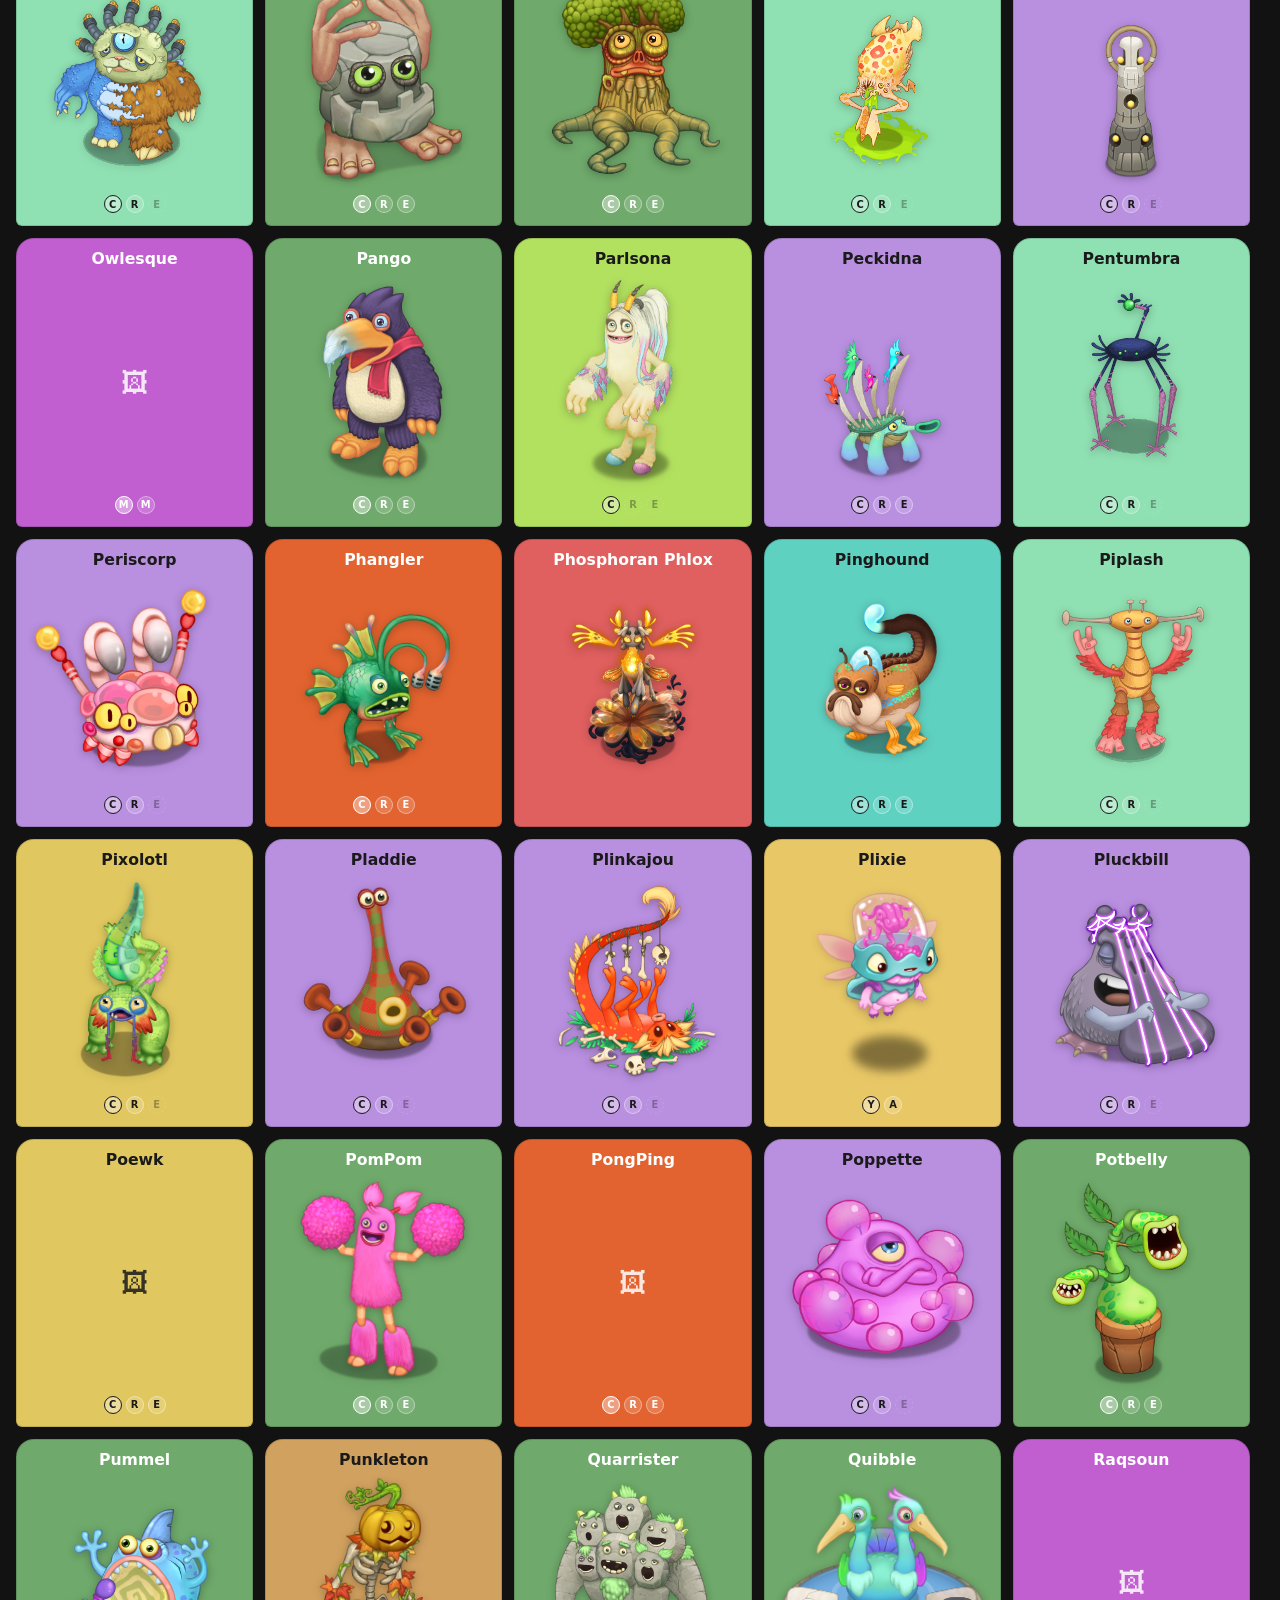
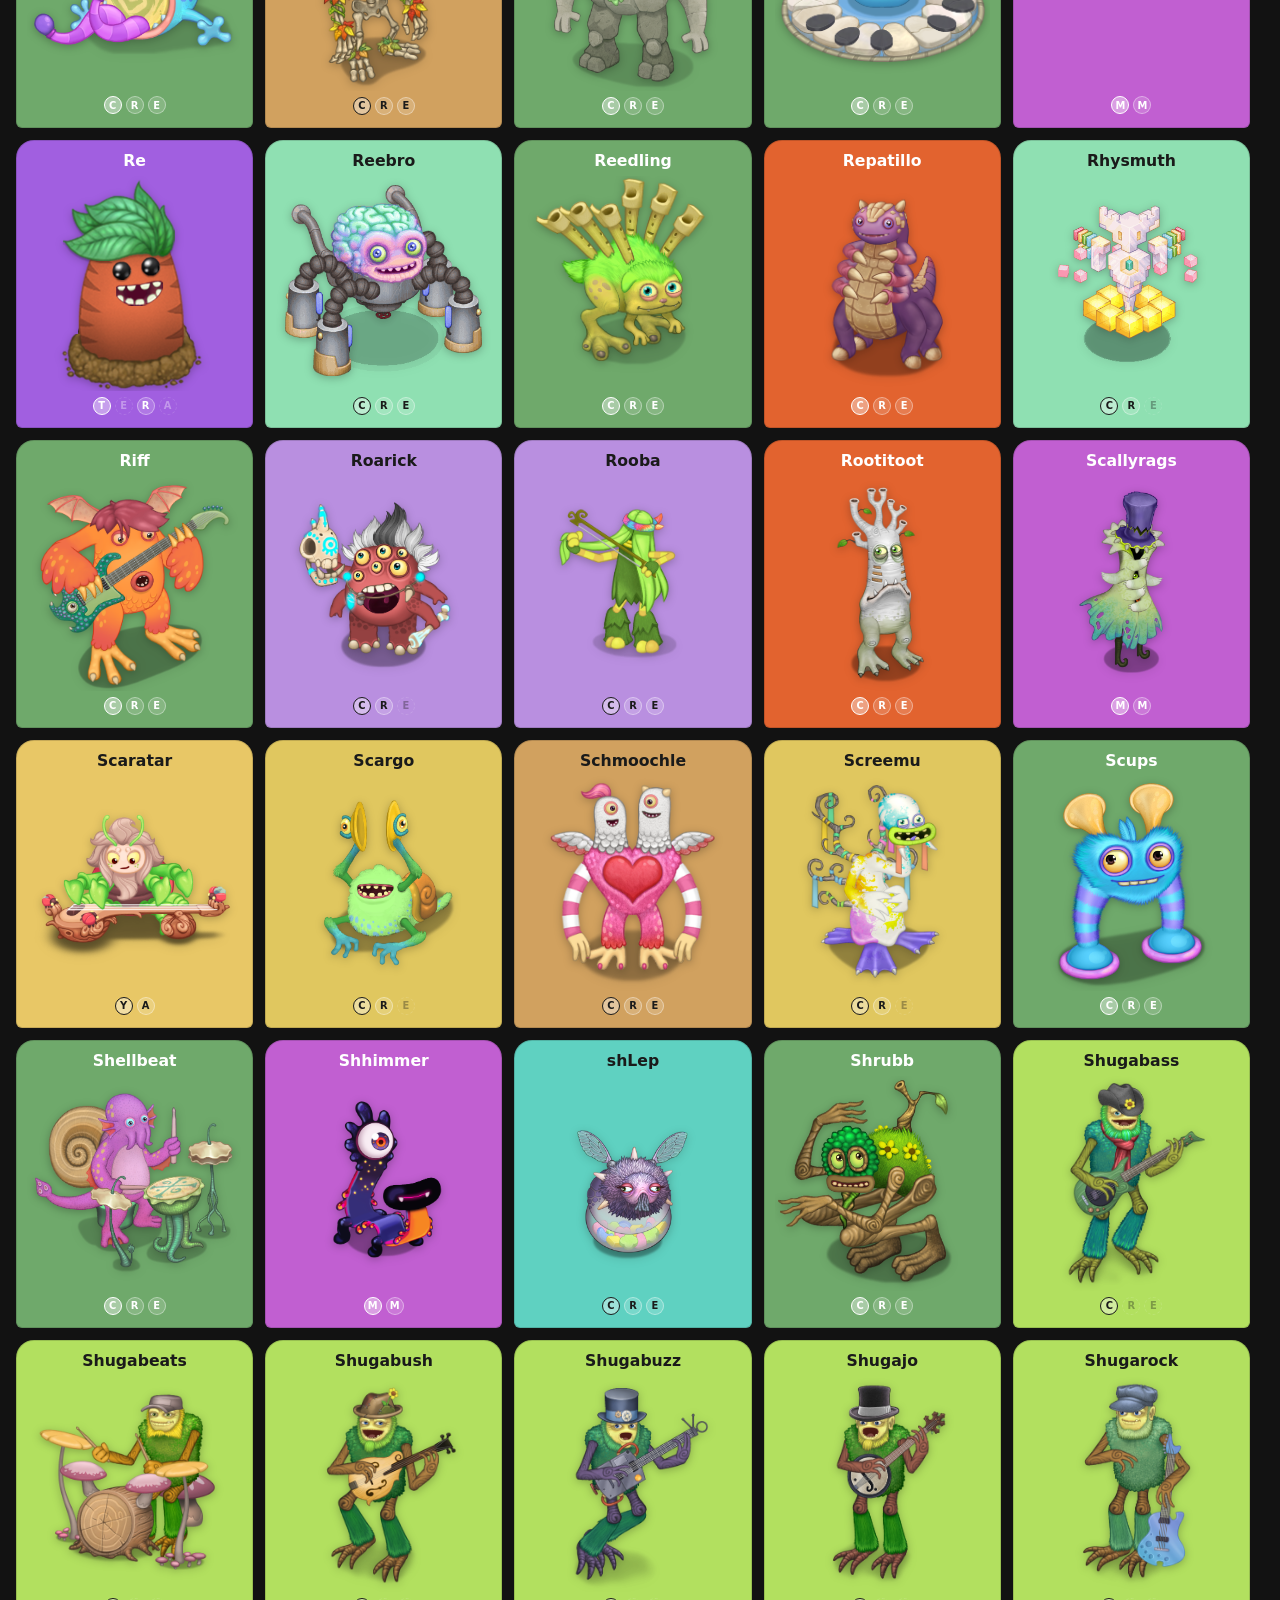
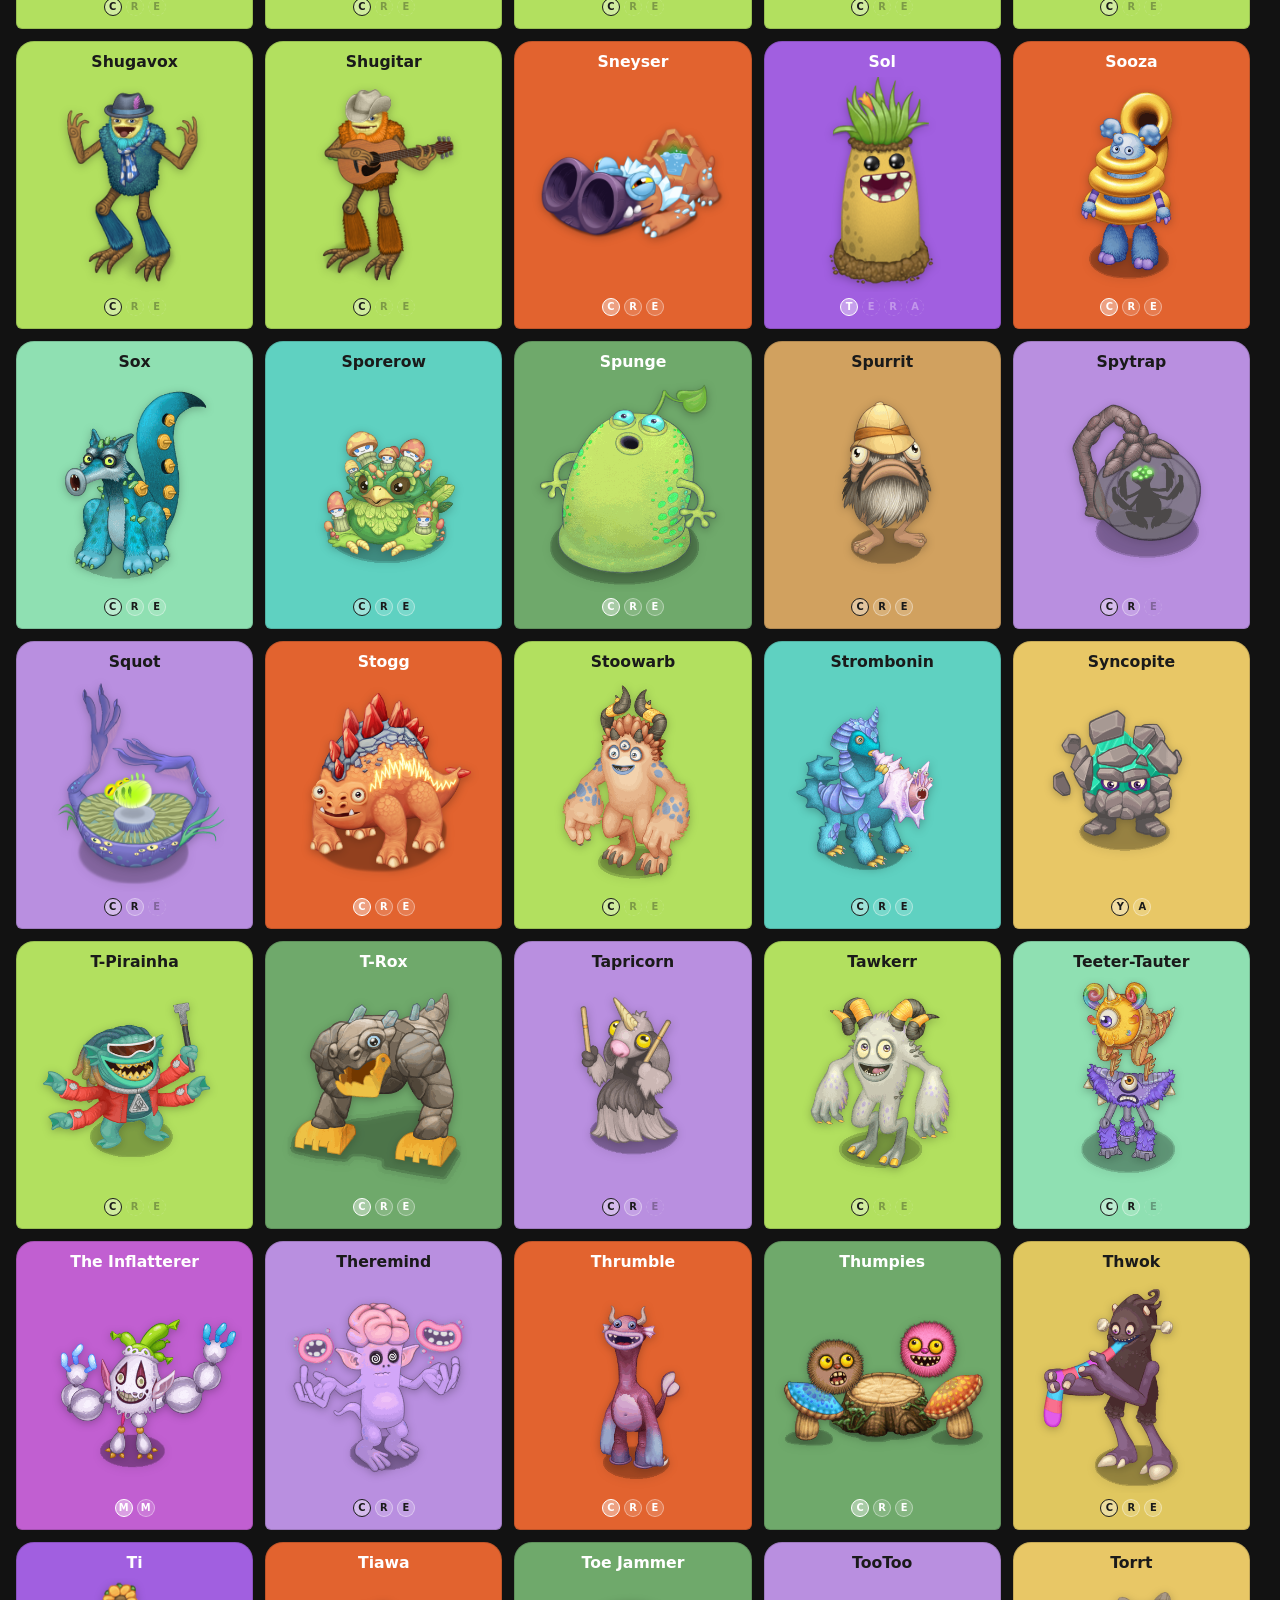
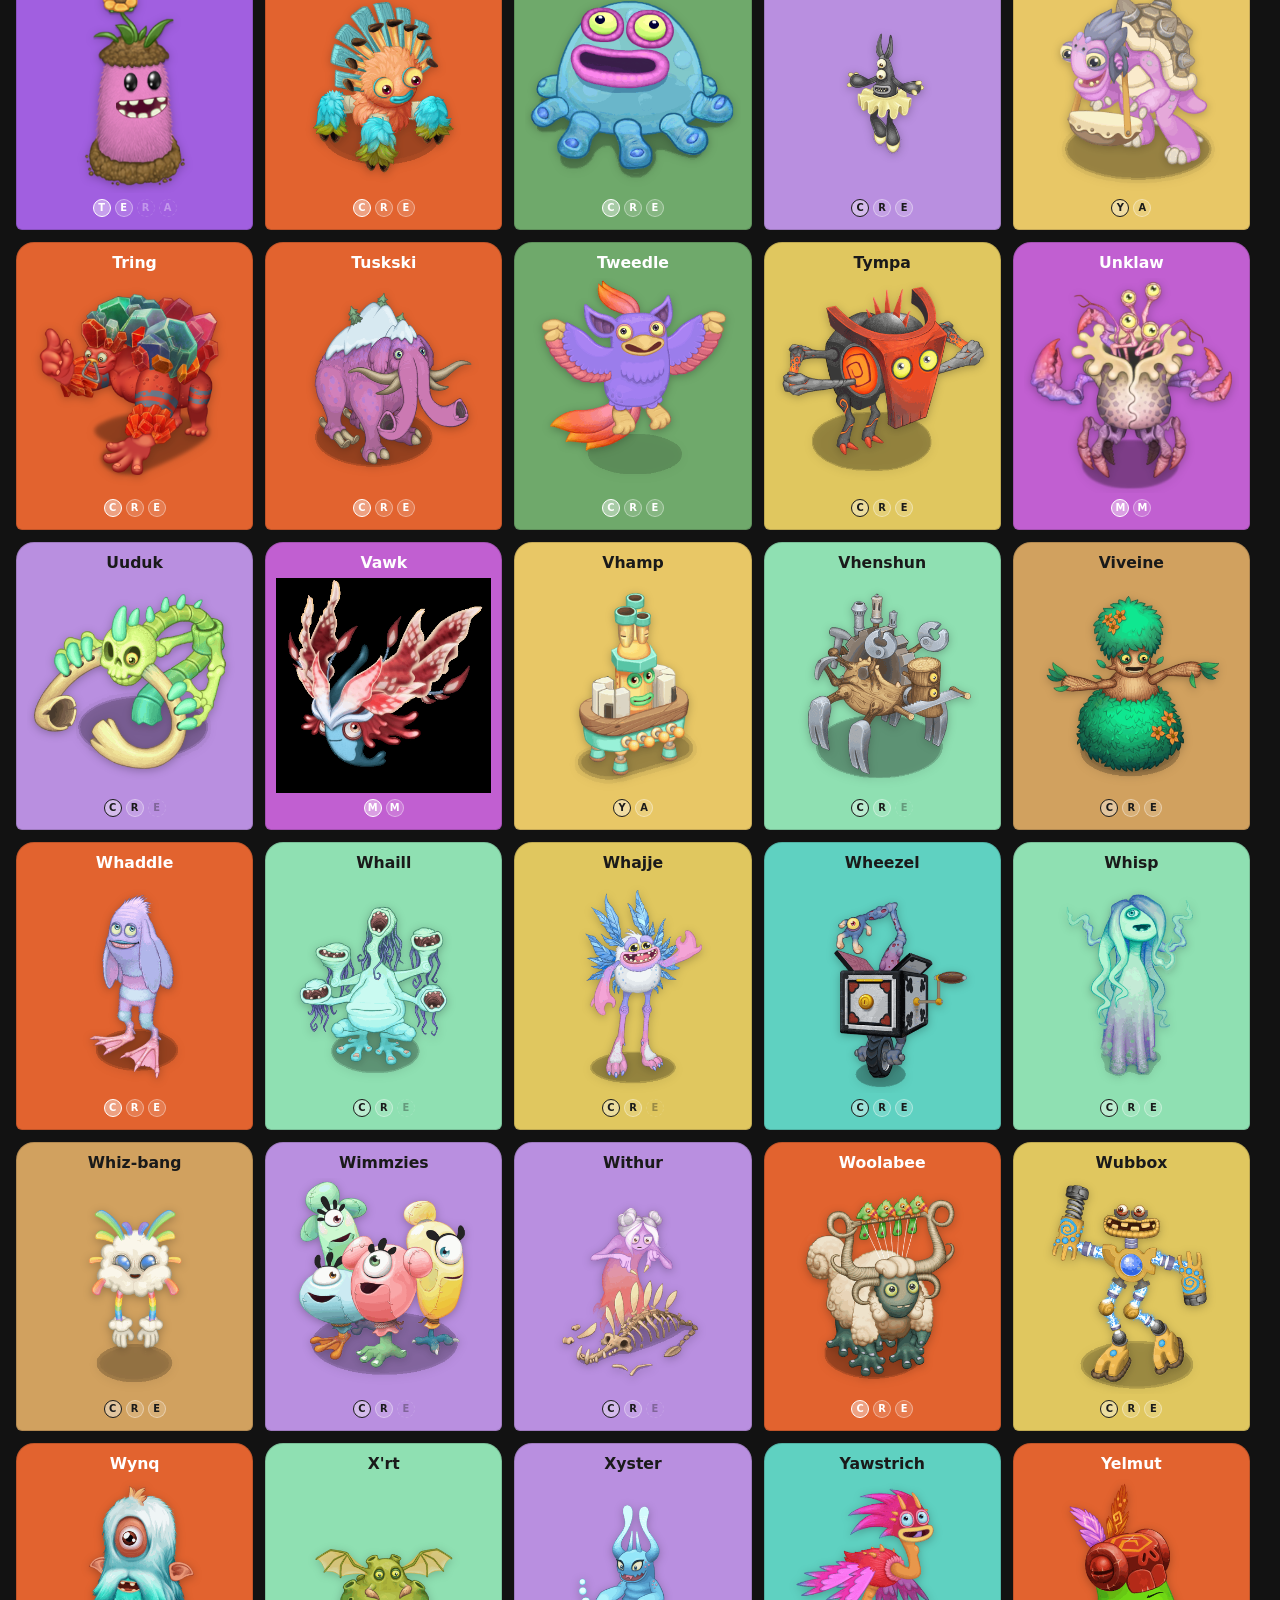
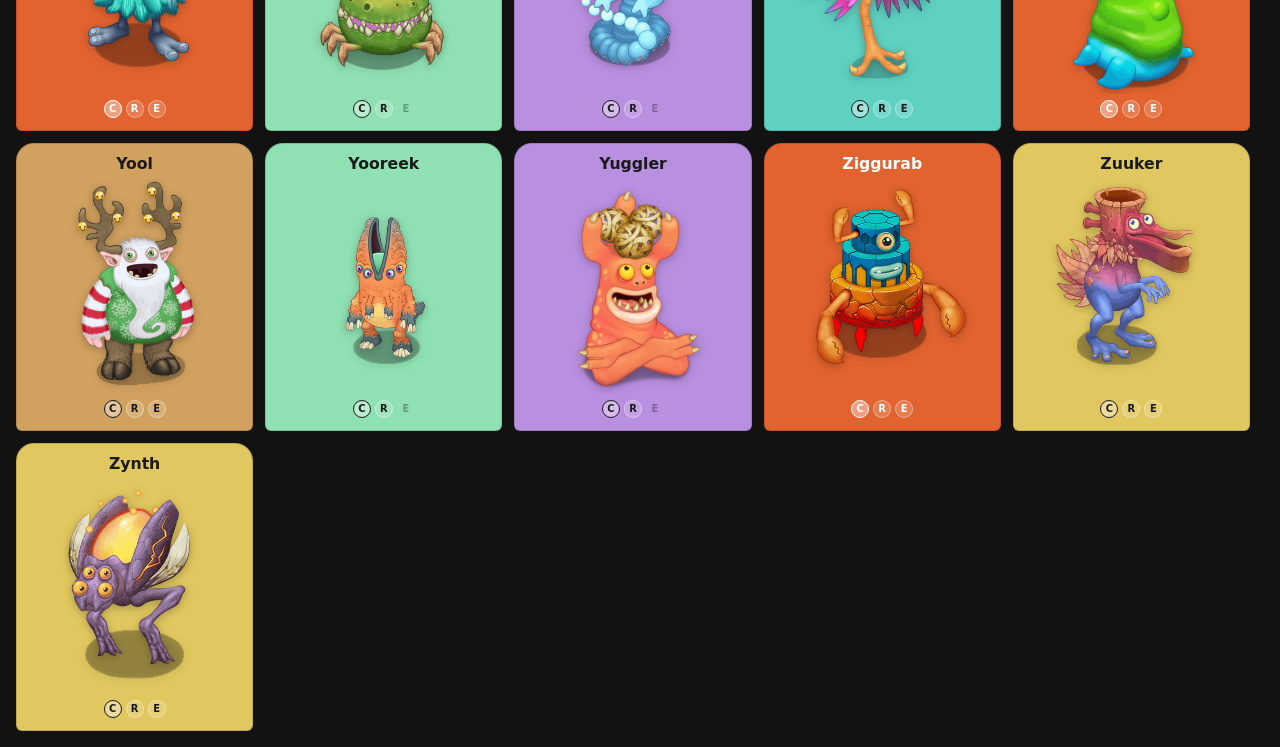
==== commit c36b123b: "update as of 19 Sep 2026" ====
--- a/index.html
+++ b/index.html
@@ -89,6 +89,11 @@
     <img id="profile-image" class="profile-sheet__image" alt="" />
   </div>
 
+  <section class="profile-section" id="section-island-accordion" hidden>
+    <h3>Requirements By Island</h3>
+    <div id="profile-island-accordion" class="accordion"></div>
+  </section>
+
   <div id="variant-tiles" class="variant-tiles"></div>
 
   <div class="profile-sheet__body">
--- a/styles.css
+++ b/styles.css
@@ -34,8 +34,14 @@
      header stays viewport-width while full-bleed content like island tiles
      keeps the document's wider scroll width — so the header visibly reads
      "narrower" than the tiles beneath it. Locking out horizontal overflow
-     entirely keeps every full-width element measuring the same width. */
-  overflow-x: hidden;
+     entirely keeps every full-width element measuring the same width.
+     Using `clip` rather than `hidden` here on purpose: `overflow: hidden`
+     (in either axis) on an ancestor of a `position: sticky` element makes
+     that ancestor a scroll container, which silently breaks the sticky
+     behavior of everything inside it — this was the actual cause of the
+     header scrolling away instead of staying pinned. `clip` blocks the
+     same horizontal overflow without creating a scroll container. */
+  overflow-x: clip;
 }
 
 button {
@@ -264,18 +270,29 @@
   flex-direction: column;
   align-items: center;
   z-index: 5;
-  background: transparent;
+  background: rgba(255, 255, 255, 0.04);
+  border-radius: 14px;
+  padding: 6px 2px;
+  /* Own the vertical drag gesture here instead of letting it scroll the
+     page underneath — required for one-finger scrubbing to feel like a
+     dedicated index rather than fighting the page scroll. */
+  touch-action: none;
 }
 .az-jump[hidden] { display: none; }
 .az-jump__letter {
   border: none;
   background: none;
   color: var(--text-muted);
-  font-size: 0.62rem;
+  font-size: 0.86rem;
   font-weight: 700;
-  line-height: 1.25;
-  padding: 0 4px;
+  line-height: 1;
+  padding: 3px 9px;
+  min-width: 30px;
+  min-height: 22px;
   cursor: pointer;
+  border-radius: 6px;
+  transform-origin: right center;
+  transition: transform 90ms ease, color 90ms ease;
 }
 .az-jump__letter:disabled {
   color: var(--text-muted);
@@ -285,6 +302,13 @@
 .az-jump__letter:hover:not(:disabled),
 .az-jump__letter:focus-visible:not(:disabled) {
   color: var(--text-primary);
+}
+/* The letter currently under the finger during a drag-scrub, magnified
+   Niagara-Launcher-index style so it's obvious which one will fire. */
+.az-jump__letter--active {
+  color: var(--text-primary);
+  transform: scale(1.7);
+  font-weight: 800;
 }
 
 .loading-state, .empty-state {
@@ -514,6 +538,65 @@
 .profile-section ul { margin: 0; padding-left: 18px; }
 
 .chip-row { display: flex; flex-wrap: wrap; gap: 6px; }
+
+/* Accordion: a vertically stacked list of collapsible island sections.
+   Built on native <details>/<summary> for free keyboard support and
+   accessibility (no custom ARIA state-tracking needed) — only the
+   disclosure marker and layout are styled. */
+.accordion {
+  display: flex;
+  flex-direction: column;
+  gap: 6px;
+}
+.accordion__item {
+  border: 1px solid rgba(255, 255, 255, 0.08);
+  border-radius: 10px;
+  overflow: hidden;
+  background: rgba(255, 255, 255, 0.02);
+}
+.accordion__header {
+  display: flex;
+  align-items: center;
+  justify-content: space-between;
+  gap: 10px;
+  padding: 10px 14px;
+  cursor: pointer;
+  list-style: none;
+  font-weight: 600;
+  color: var(--text-primary);
+}
+.accordion__header::-webkit-details-marker { display: none; }
+.accordion__title { flex: 1; }
+.accordion__icon {
+  width: 10px;
+  height: 10px;
+  border-right: 2px solid var(--text-muted);
+  border-bottom: 2px solid var(--text-muted);
+  transform: rotate(45deg);
+  transition: transform 150ms ease;
+  flex-shrink: 0;
+}
+.accordion__item[open] .accordion__icon { transform: rotate(-135deg); }
+.accordion__panel {
+  padding: 4px 14px 14px;
+  display: flex;
+  gap: 12px;
+  align-items: flex-start;
+}
+.accordion__image {
+  width: 72px;
+  height: 72px;
+  object-fit: contain;
+  border-radius: 8px;
+  background: rgba(255, 255, 255, 0.04);
+  flex-shrink: 0;
+}
+.accordion__requirement {
+  font-size: 0.85rem;
+  color: var(--text-secondary, var(--text-primary));
+  line-height: 1.4;
+  margin: 0;
+}
 .chip {
   background: var(--surface-raised);
   border: 1px solid var(--border-quiet);
@@ -633,7 +716,9 @@
   flex-shrink: 0;
   text-align: center;
   padding: 0 20px;
-  color: var(--island-text, #ffffff);
+  /* Fixed black rather than the per-tile contrast color (--island-text) —
+     uniform across every island tile regardless of that tile's fill color. */
+  color: #1a1a1a;
   line-height: 1.1;
 }
 .island-row__count-number { display: block; font-size: 1.9rem; font-weight: 800; }
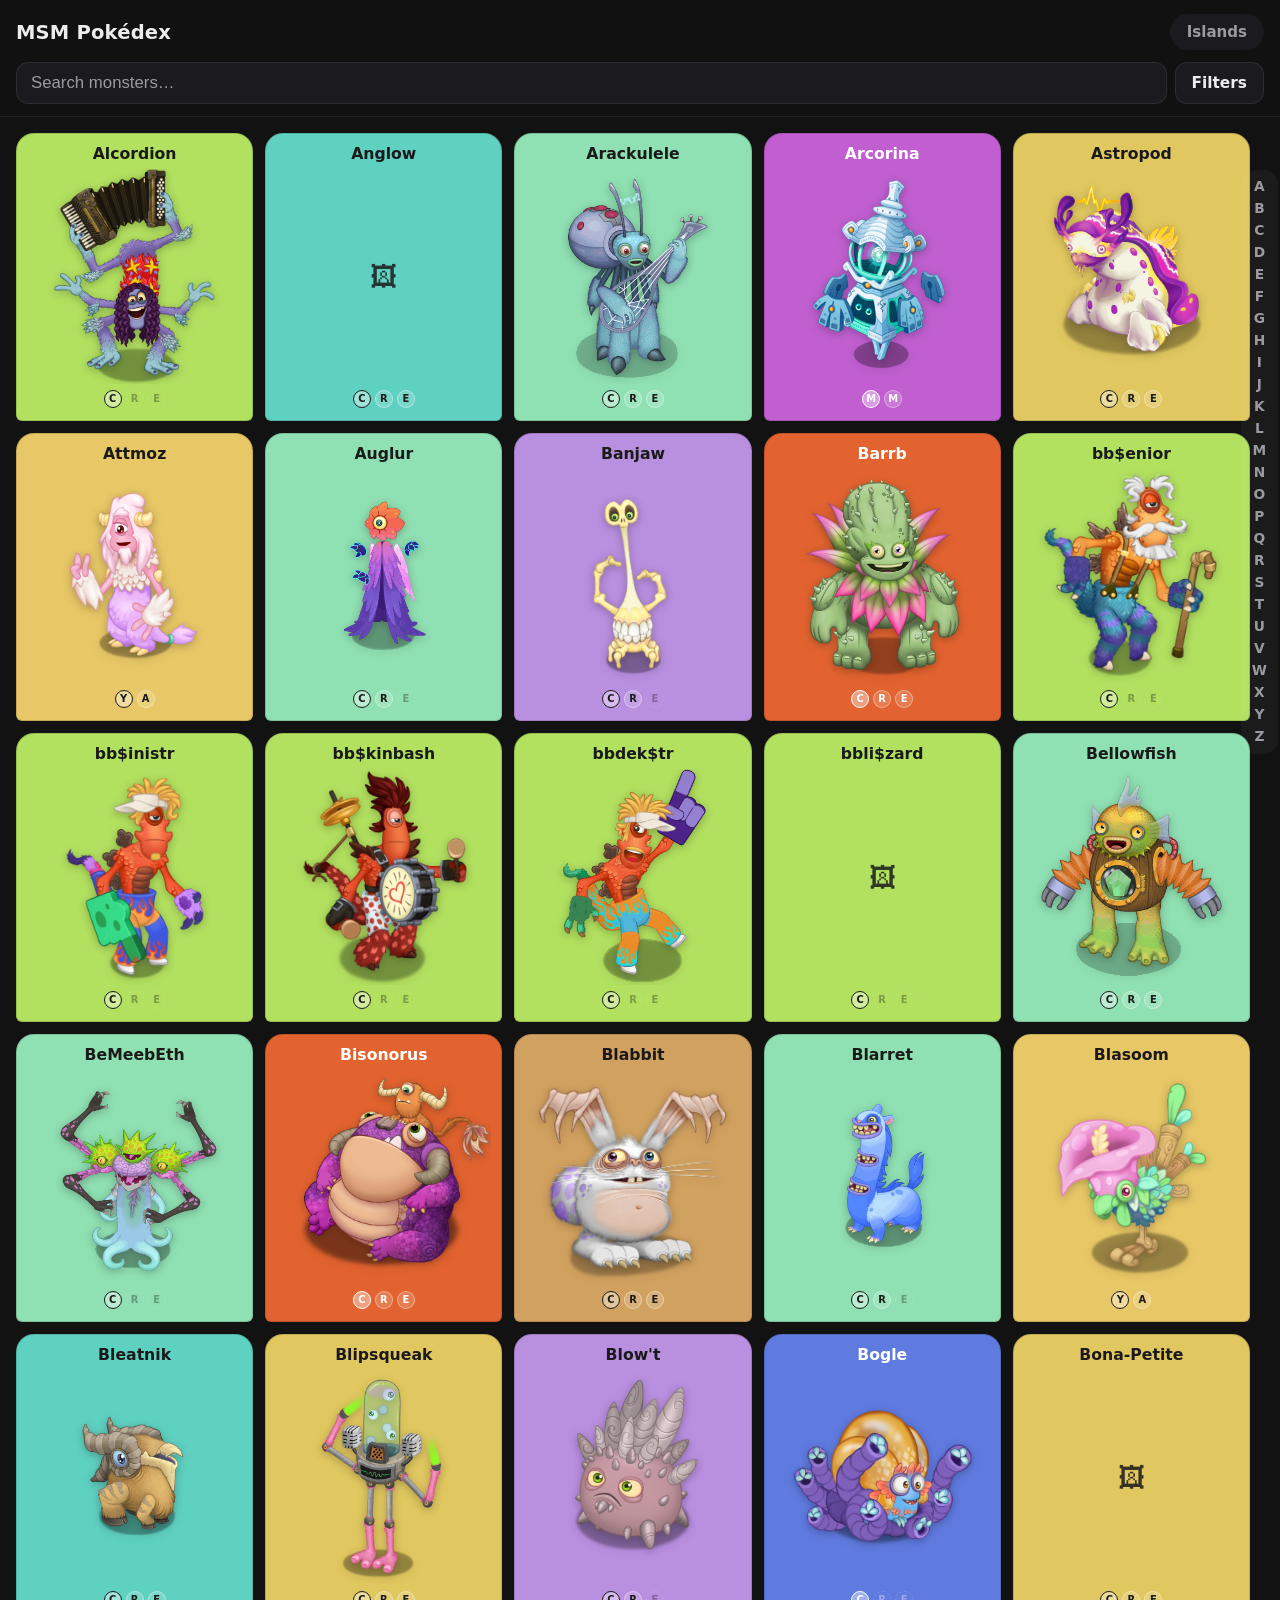
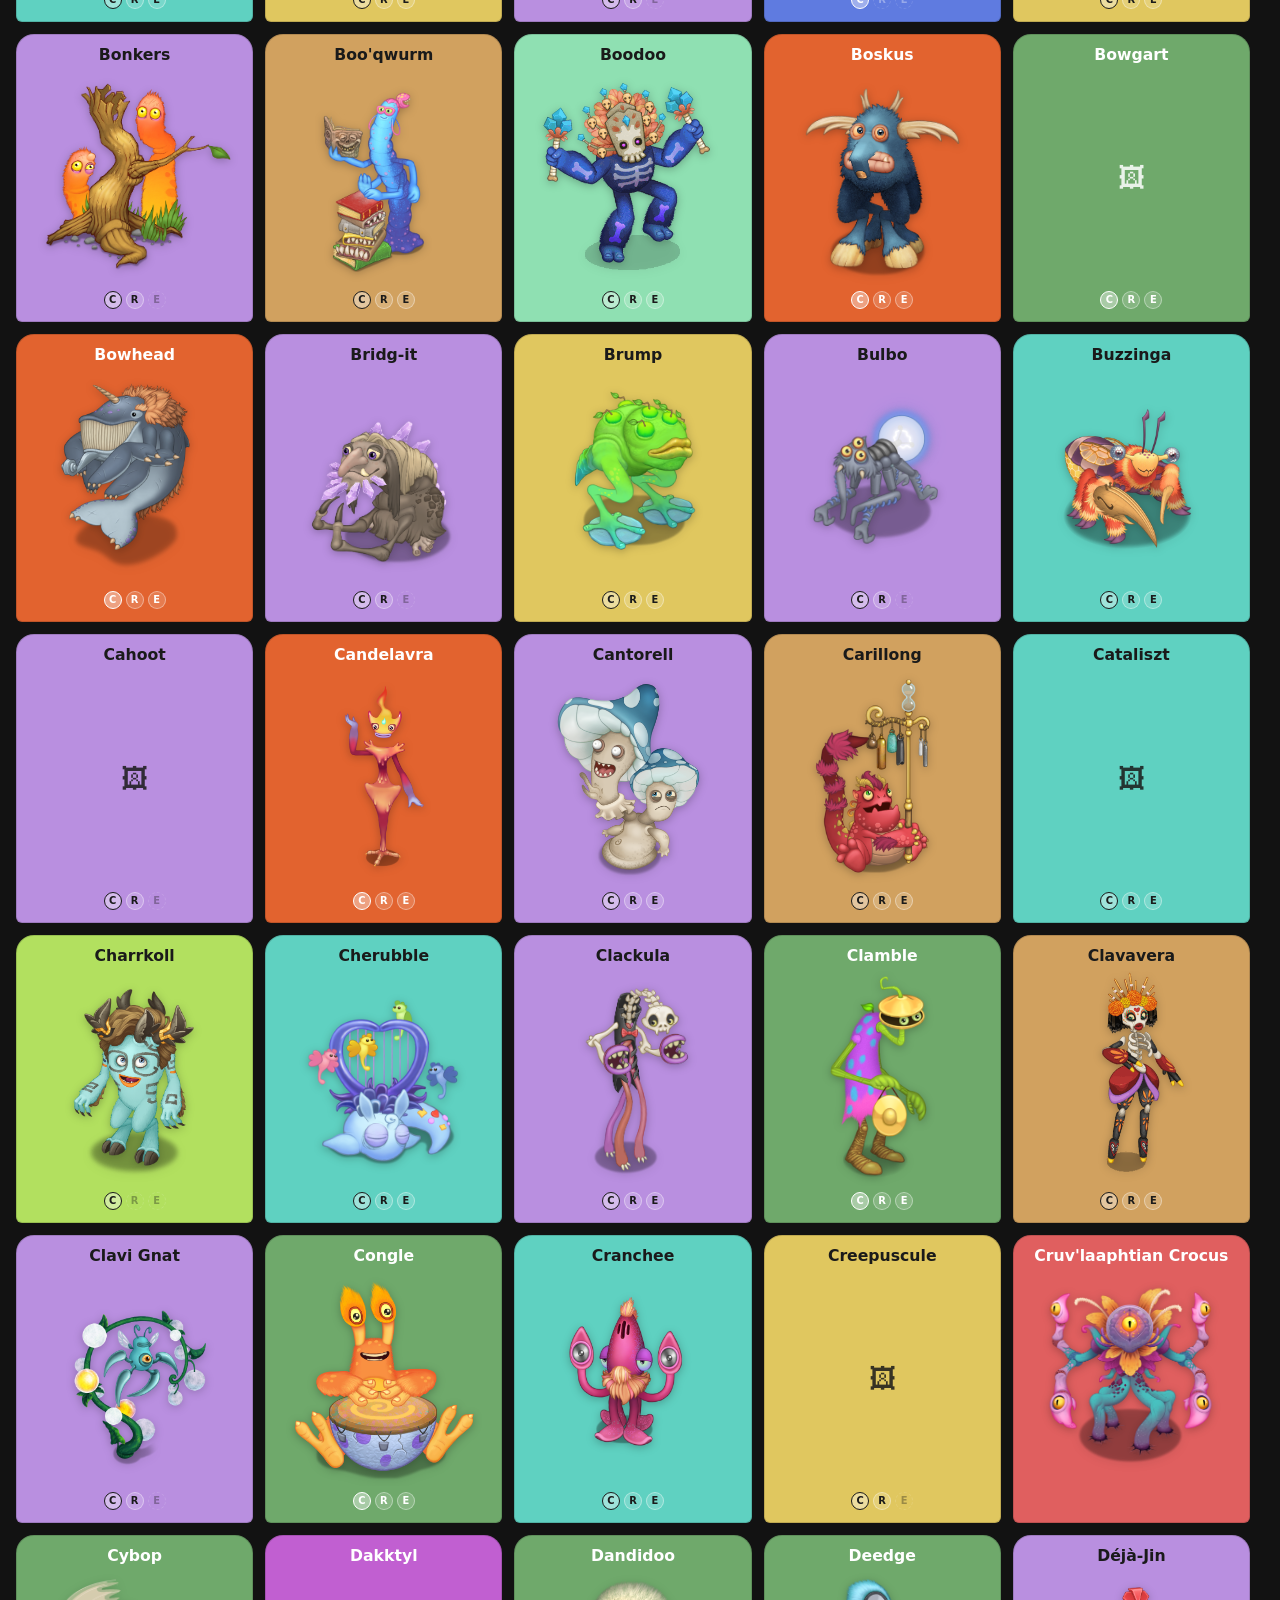
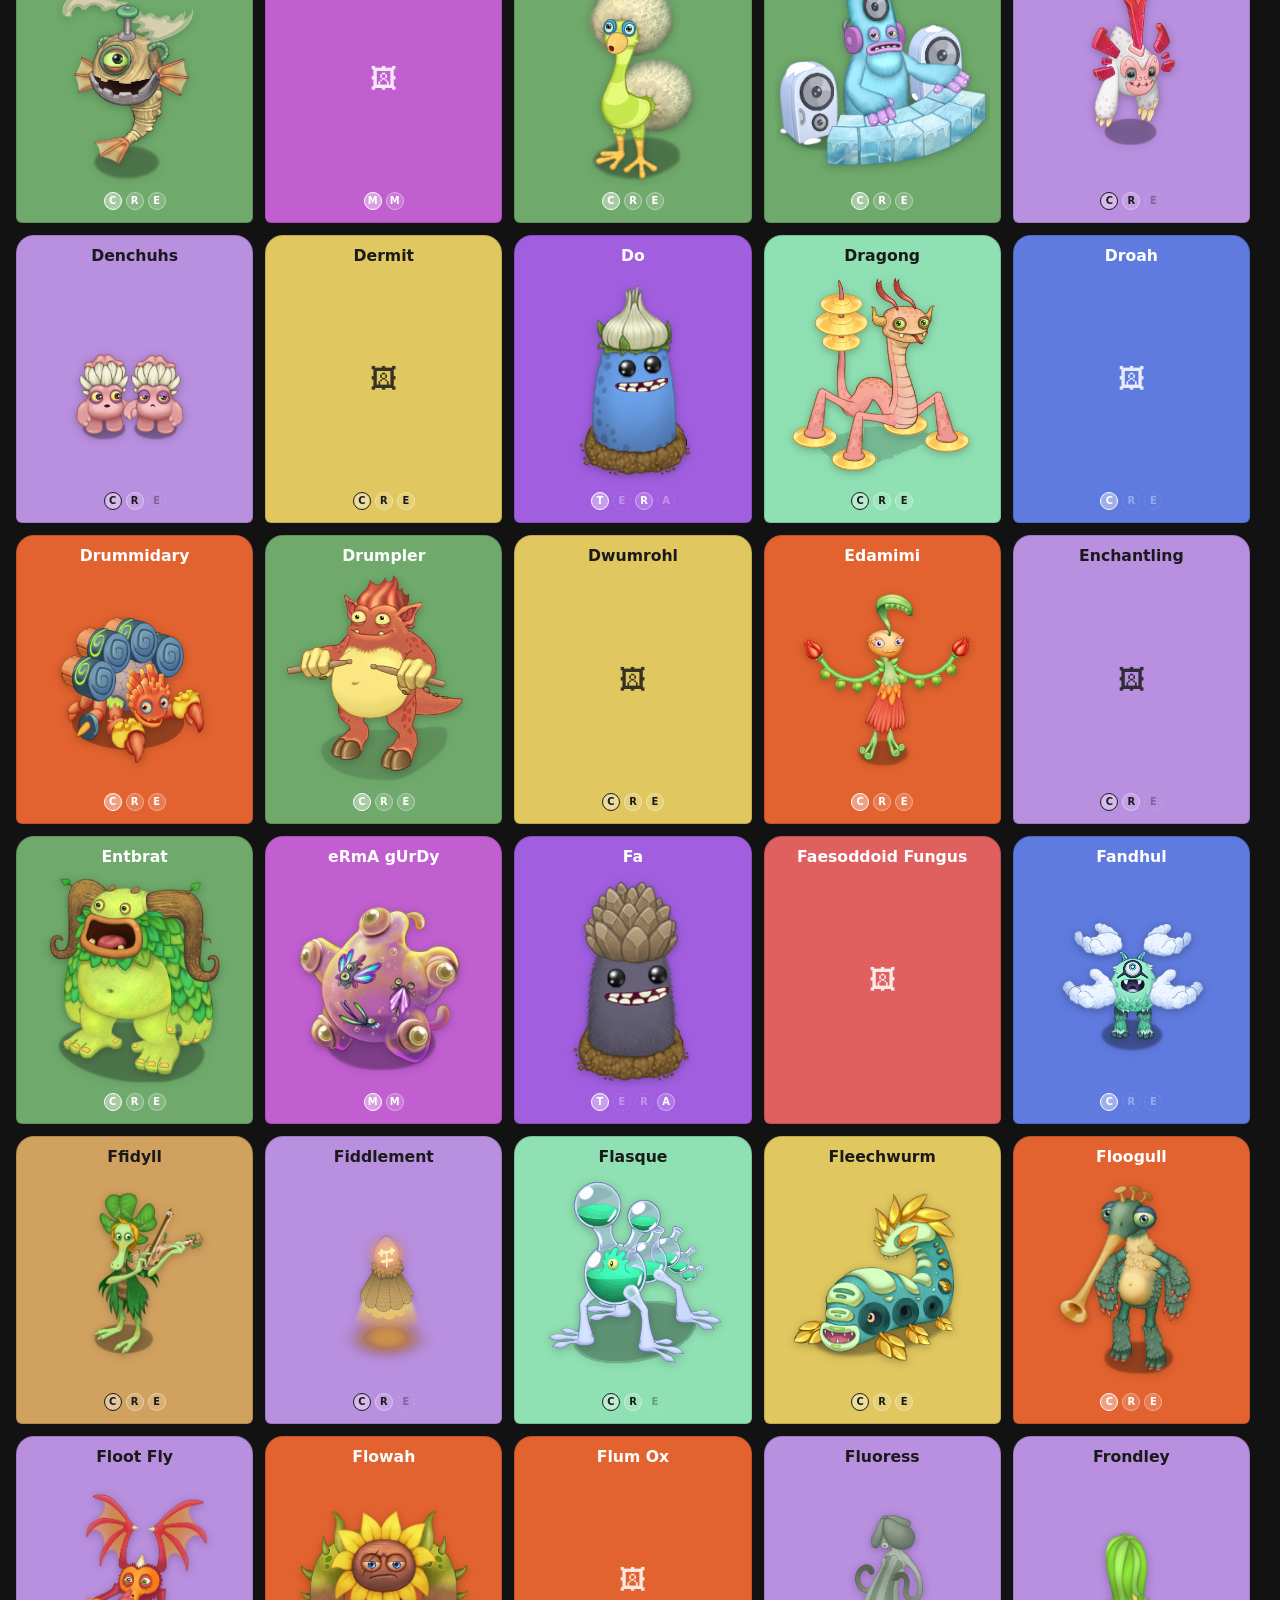
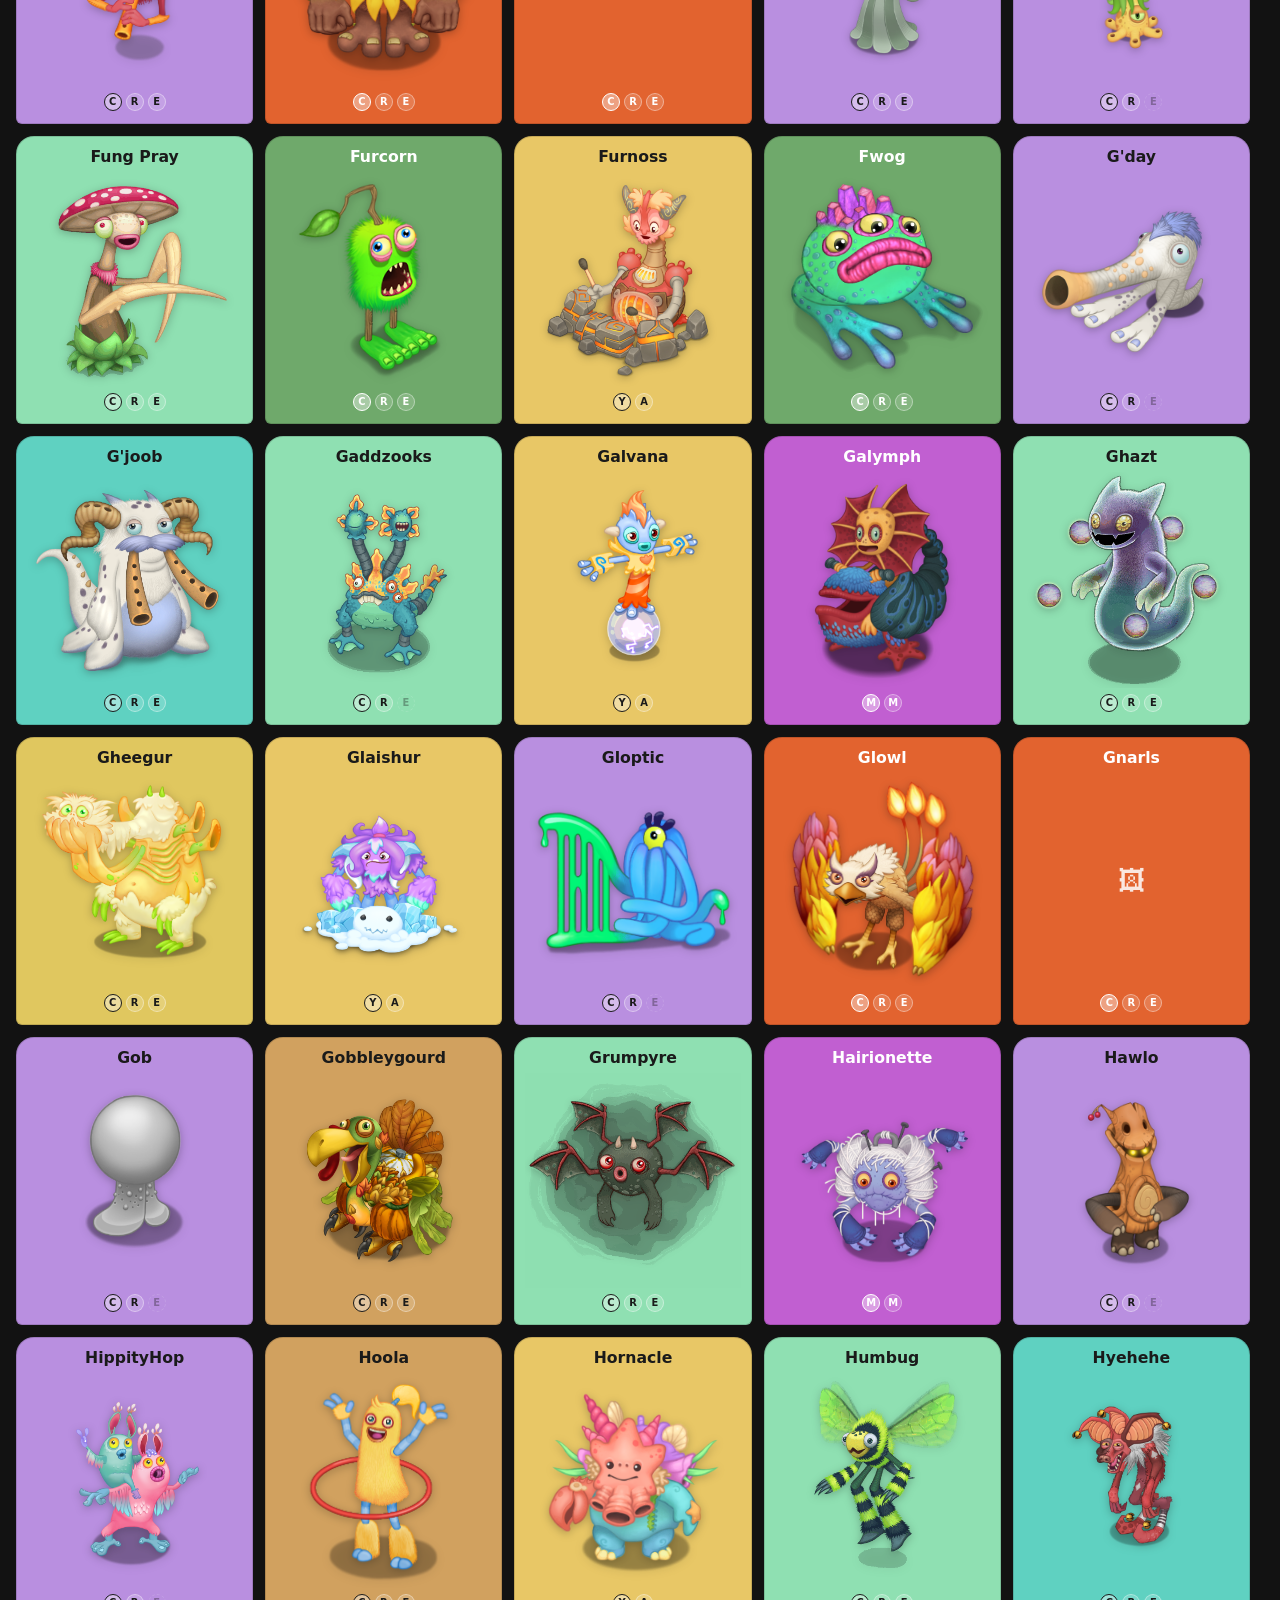
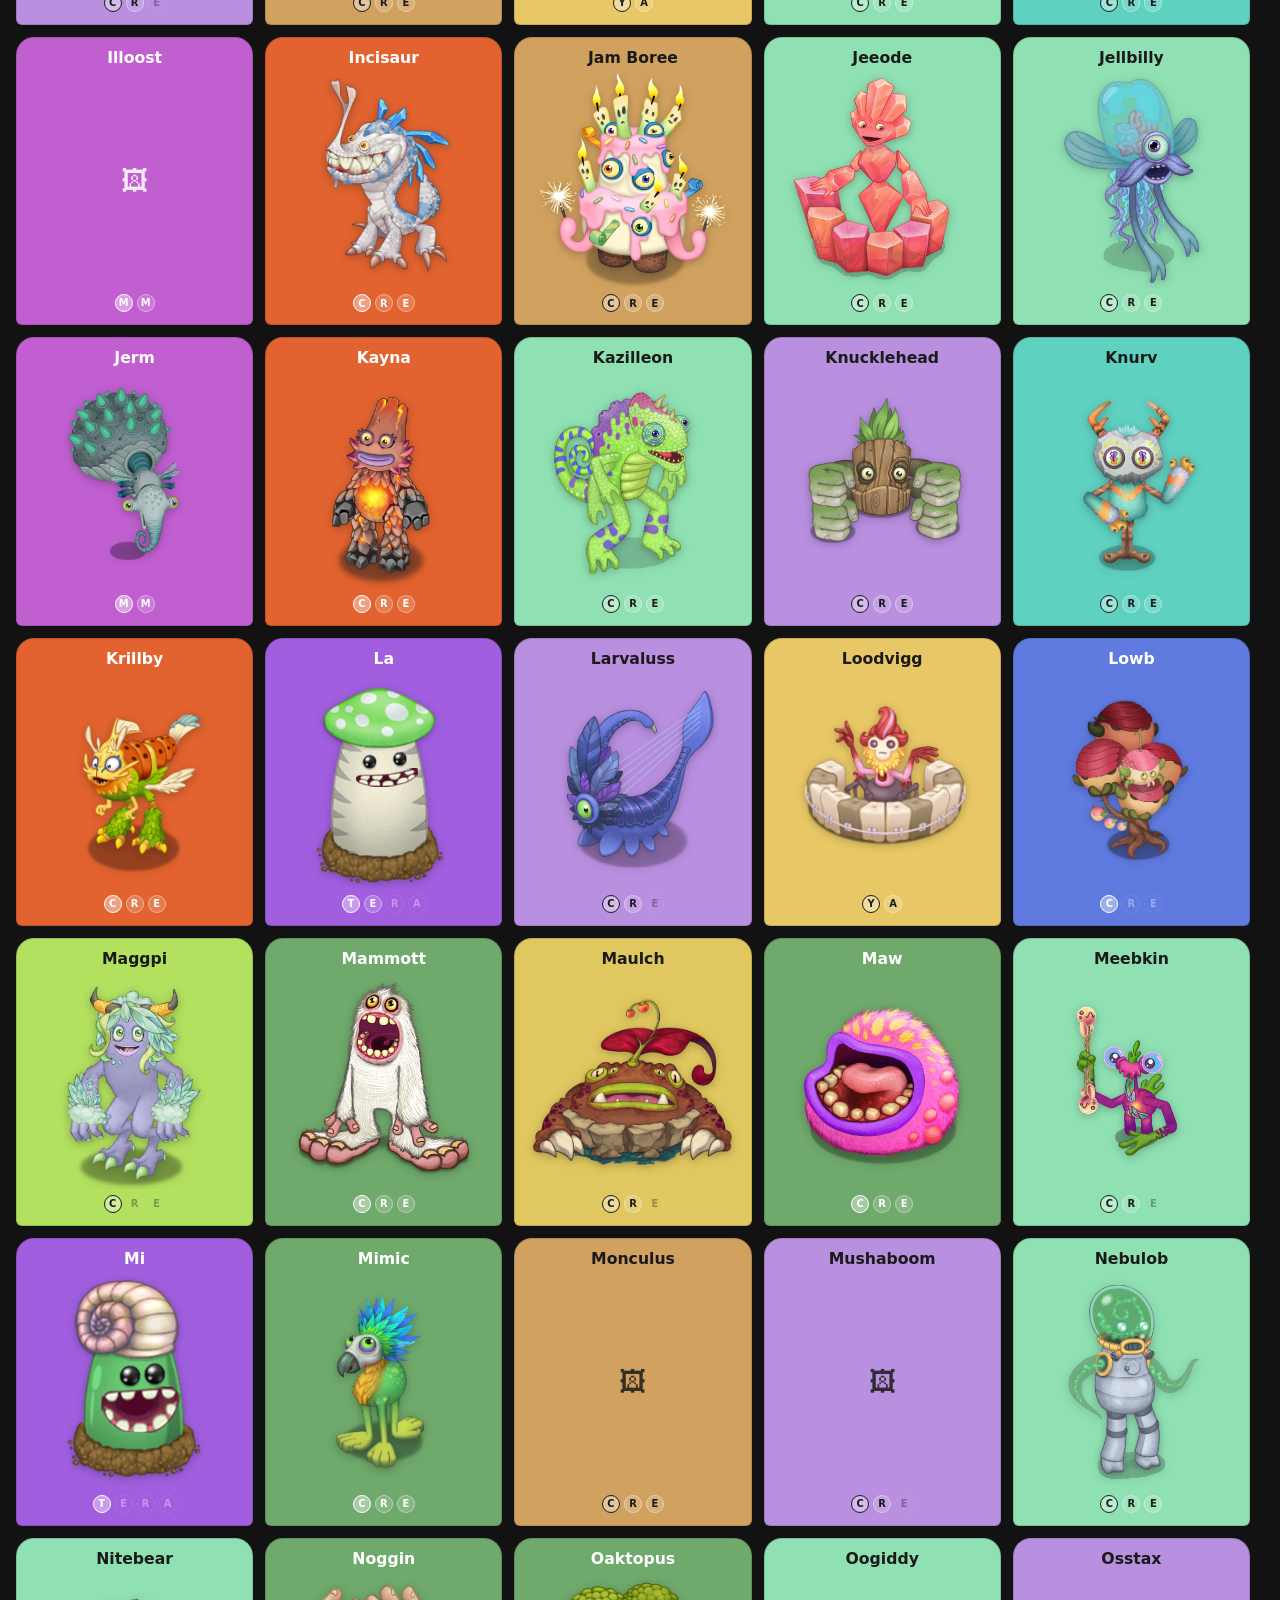
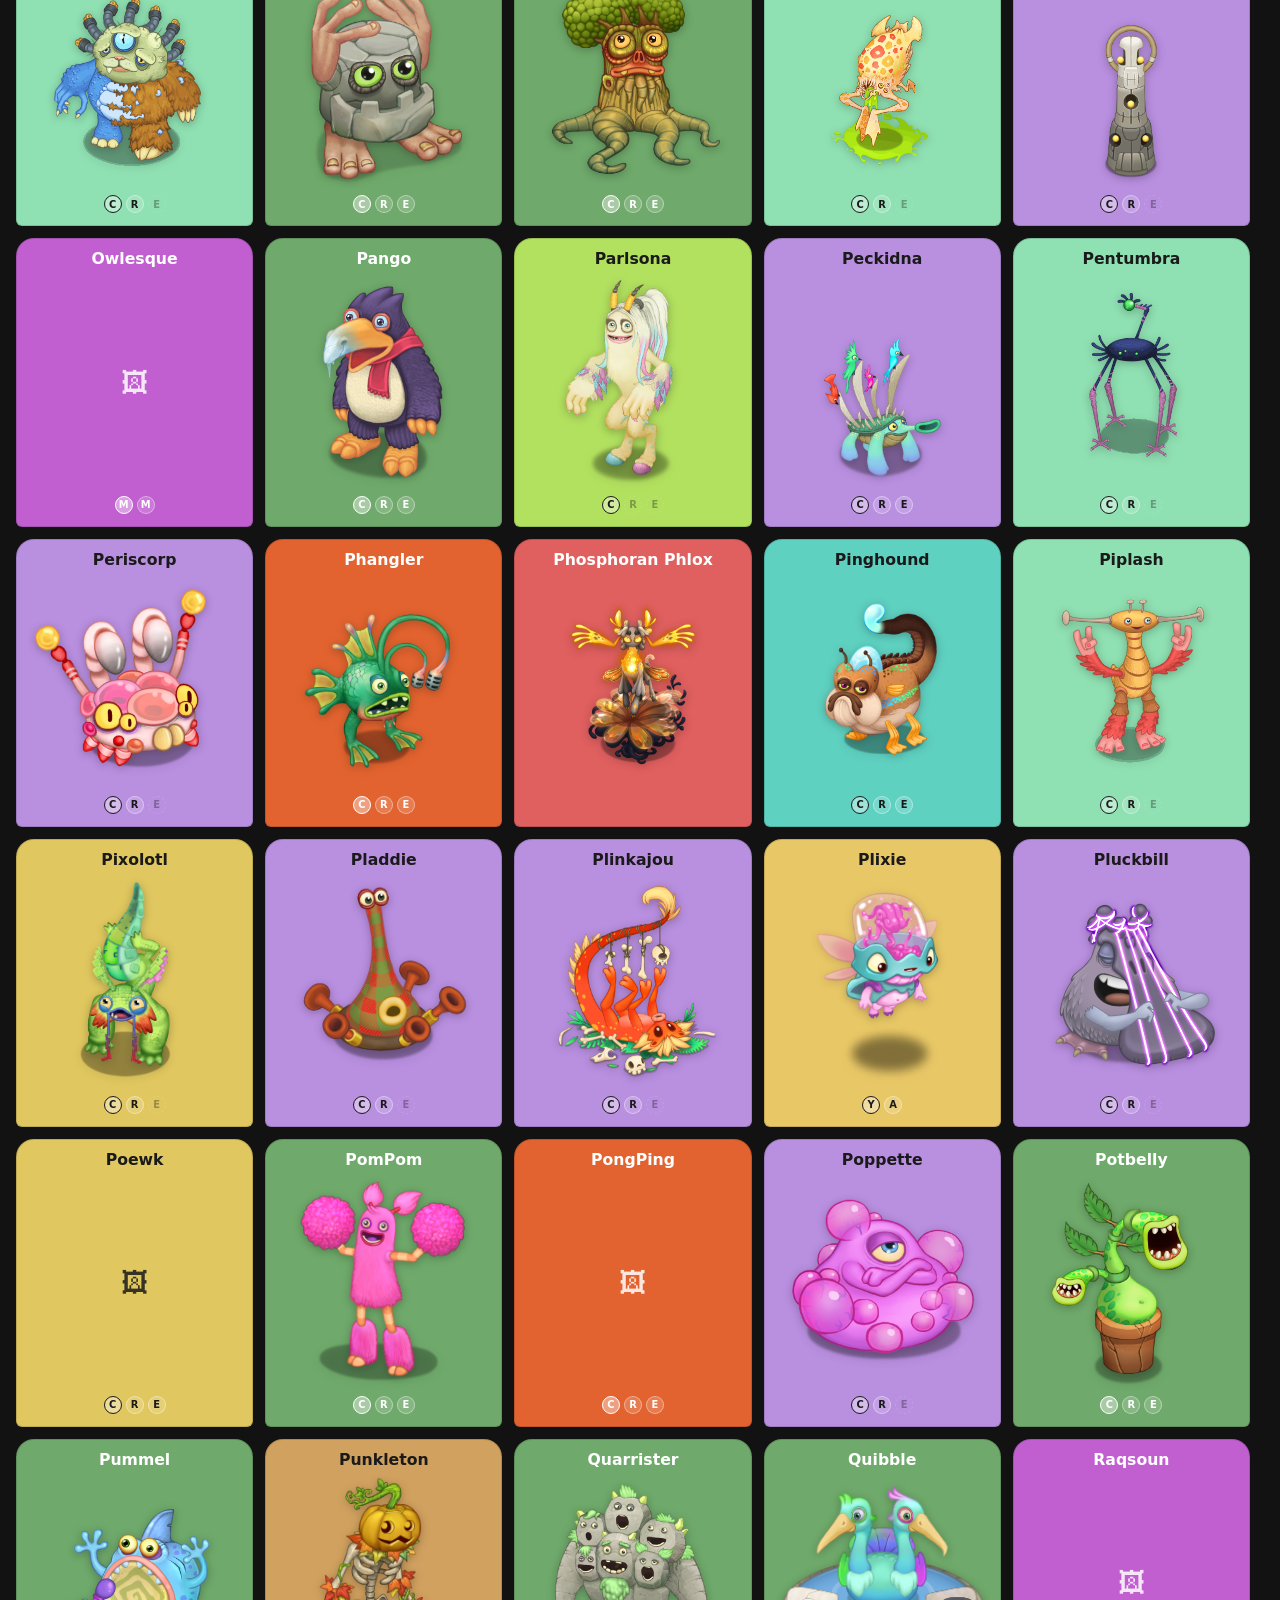
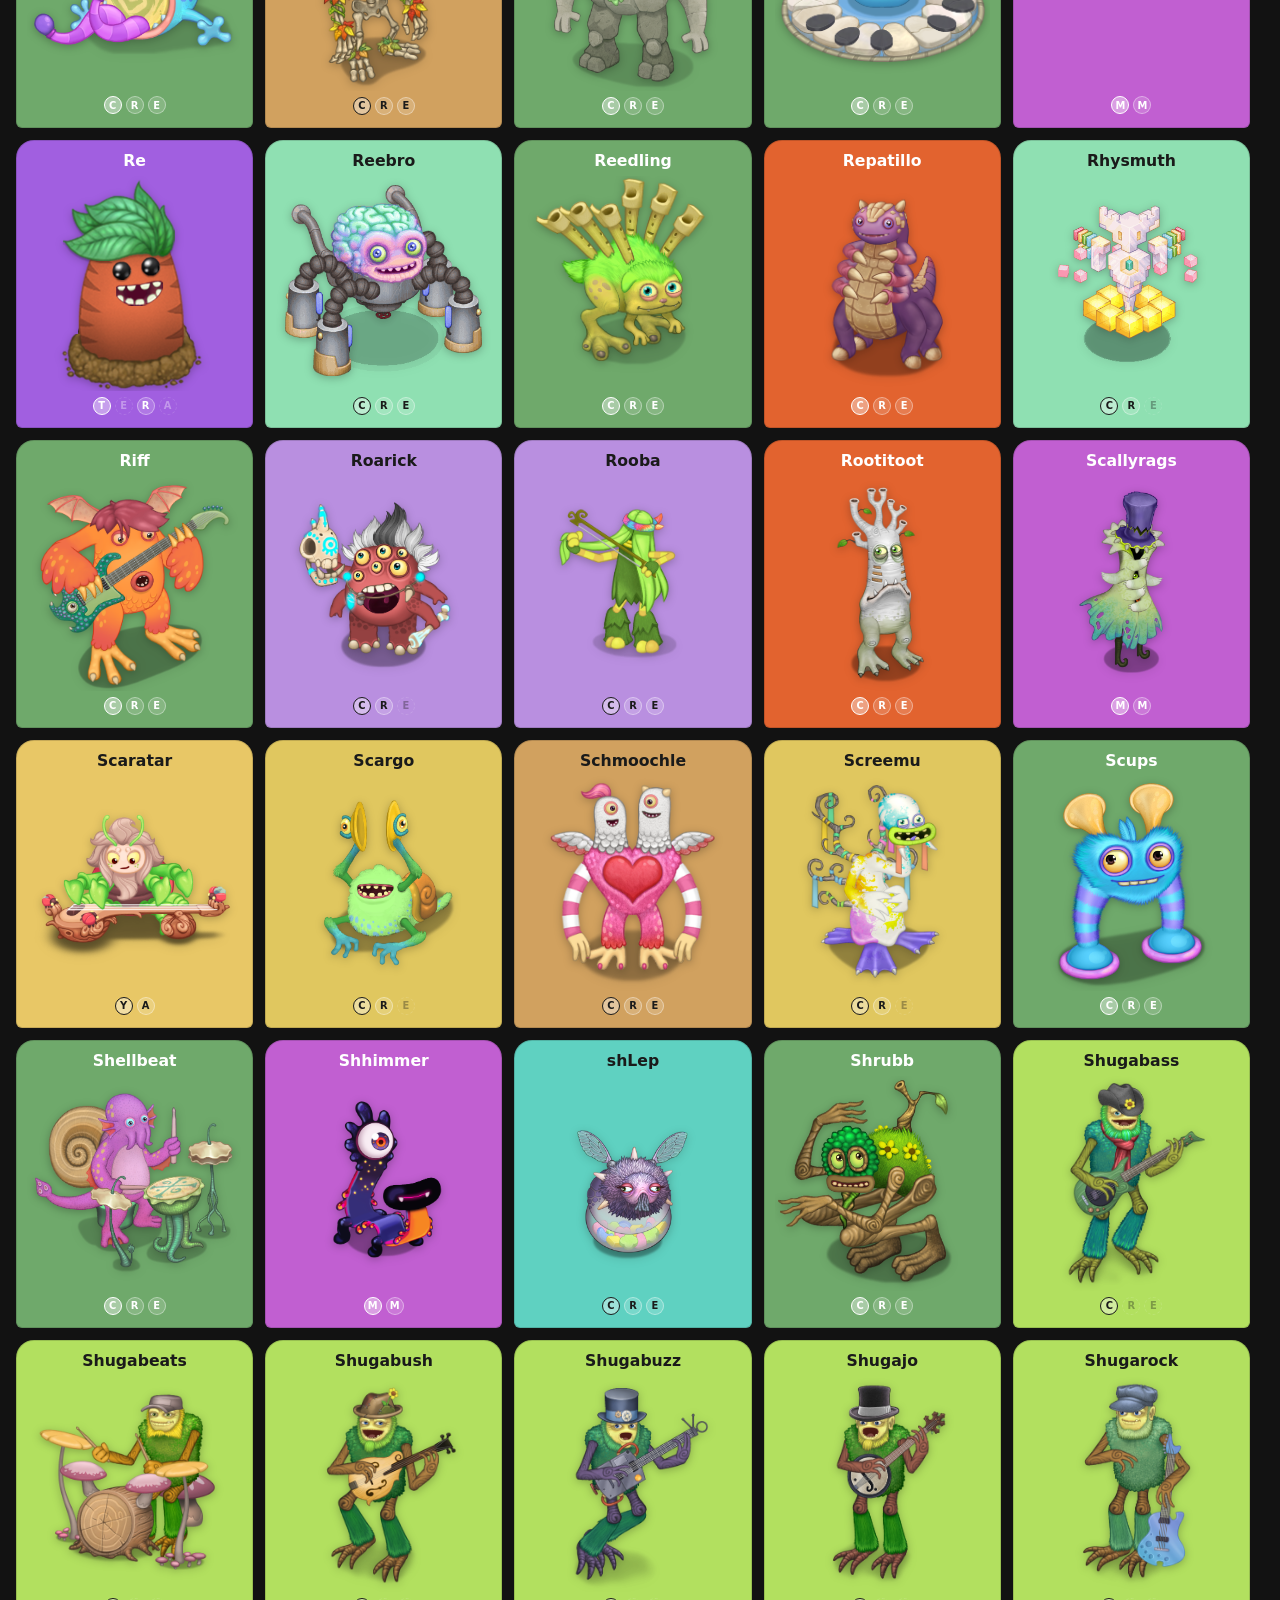
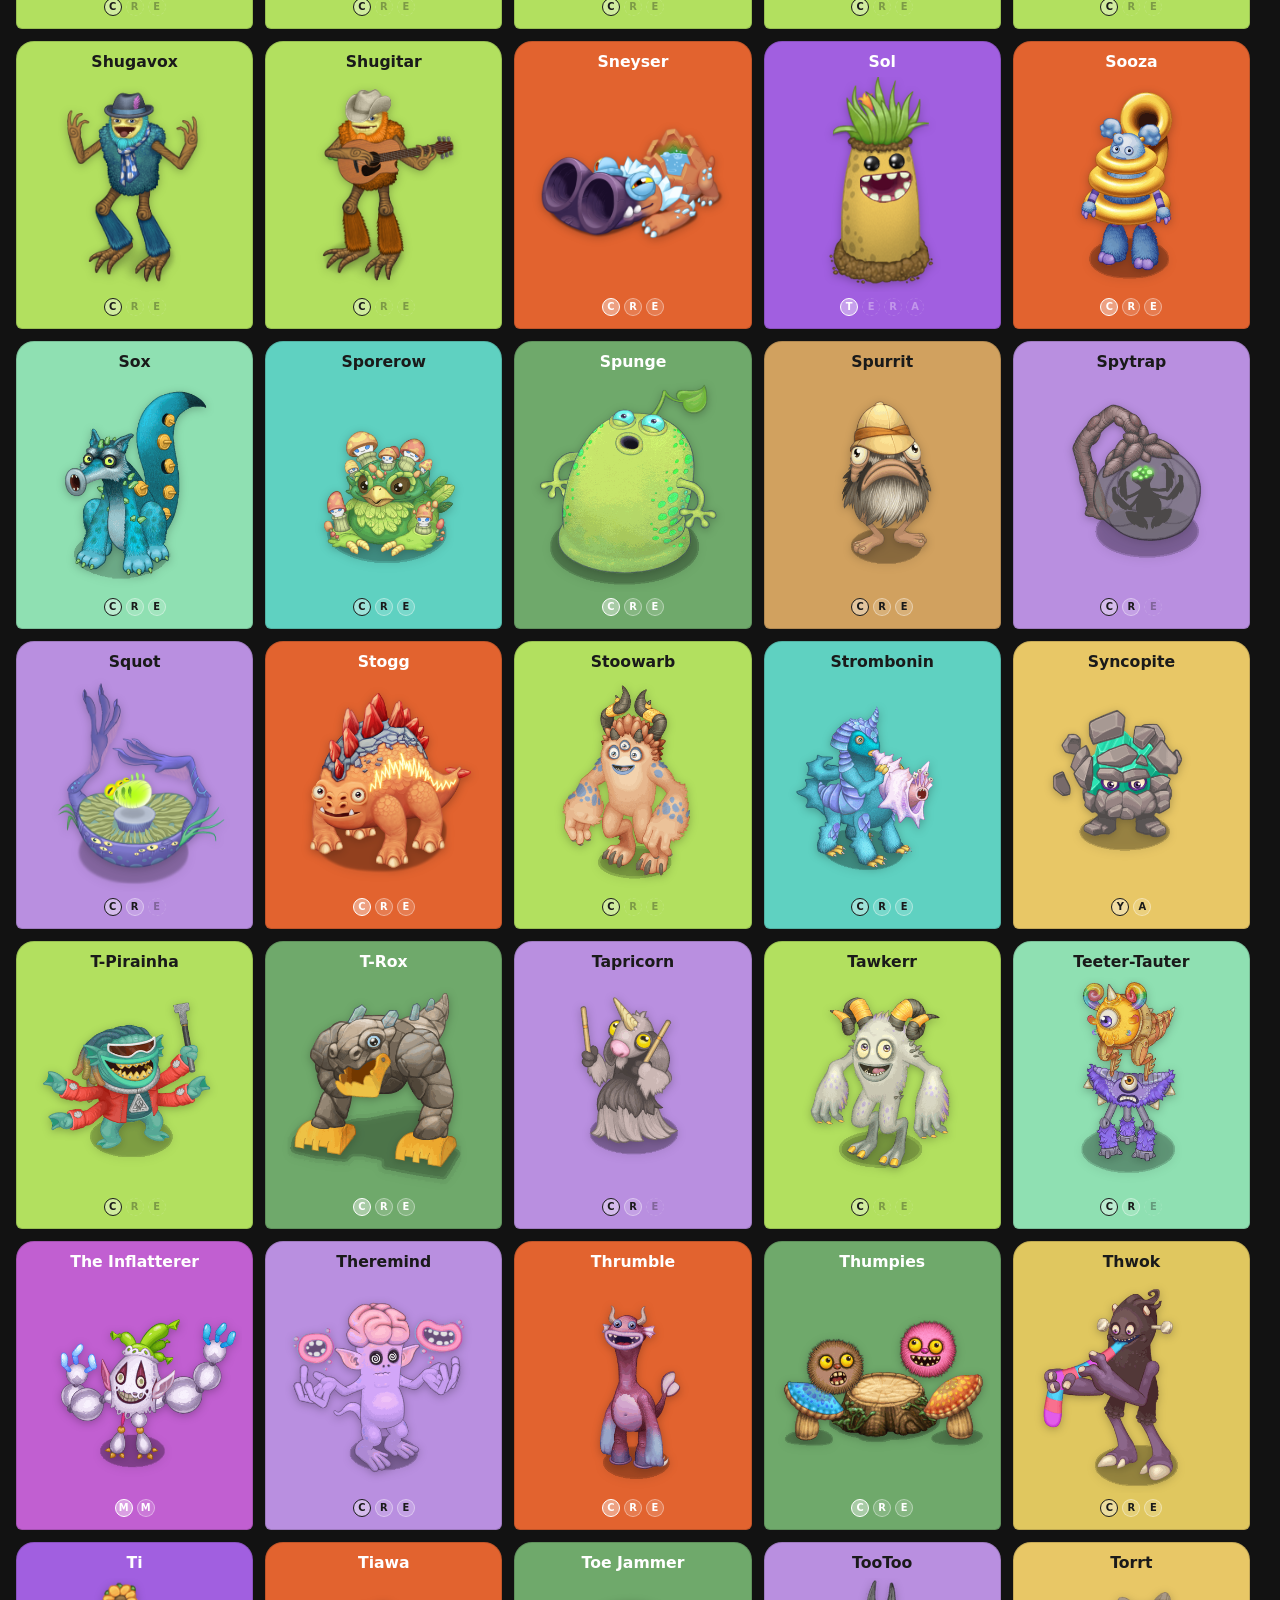
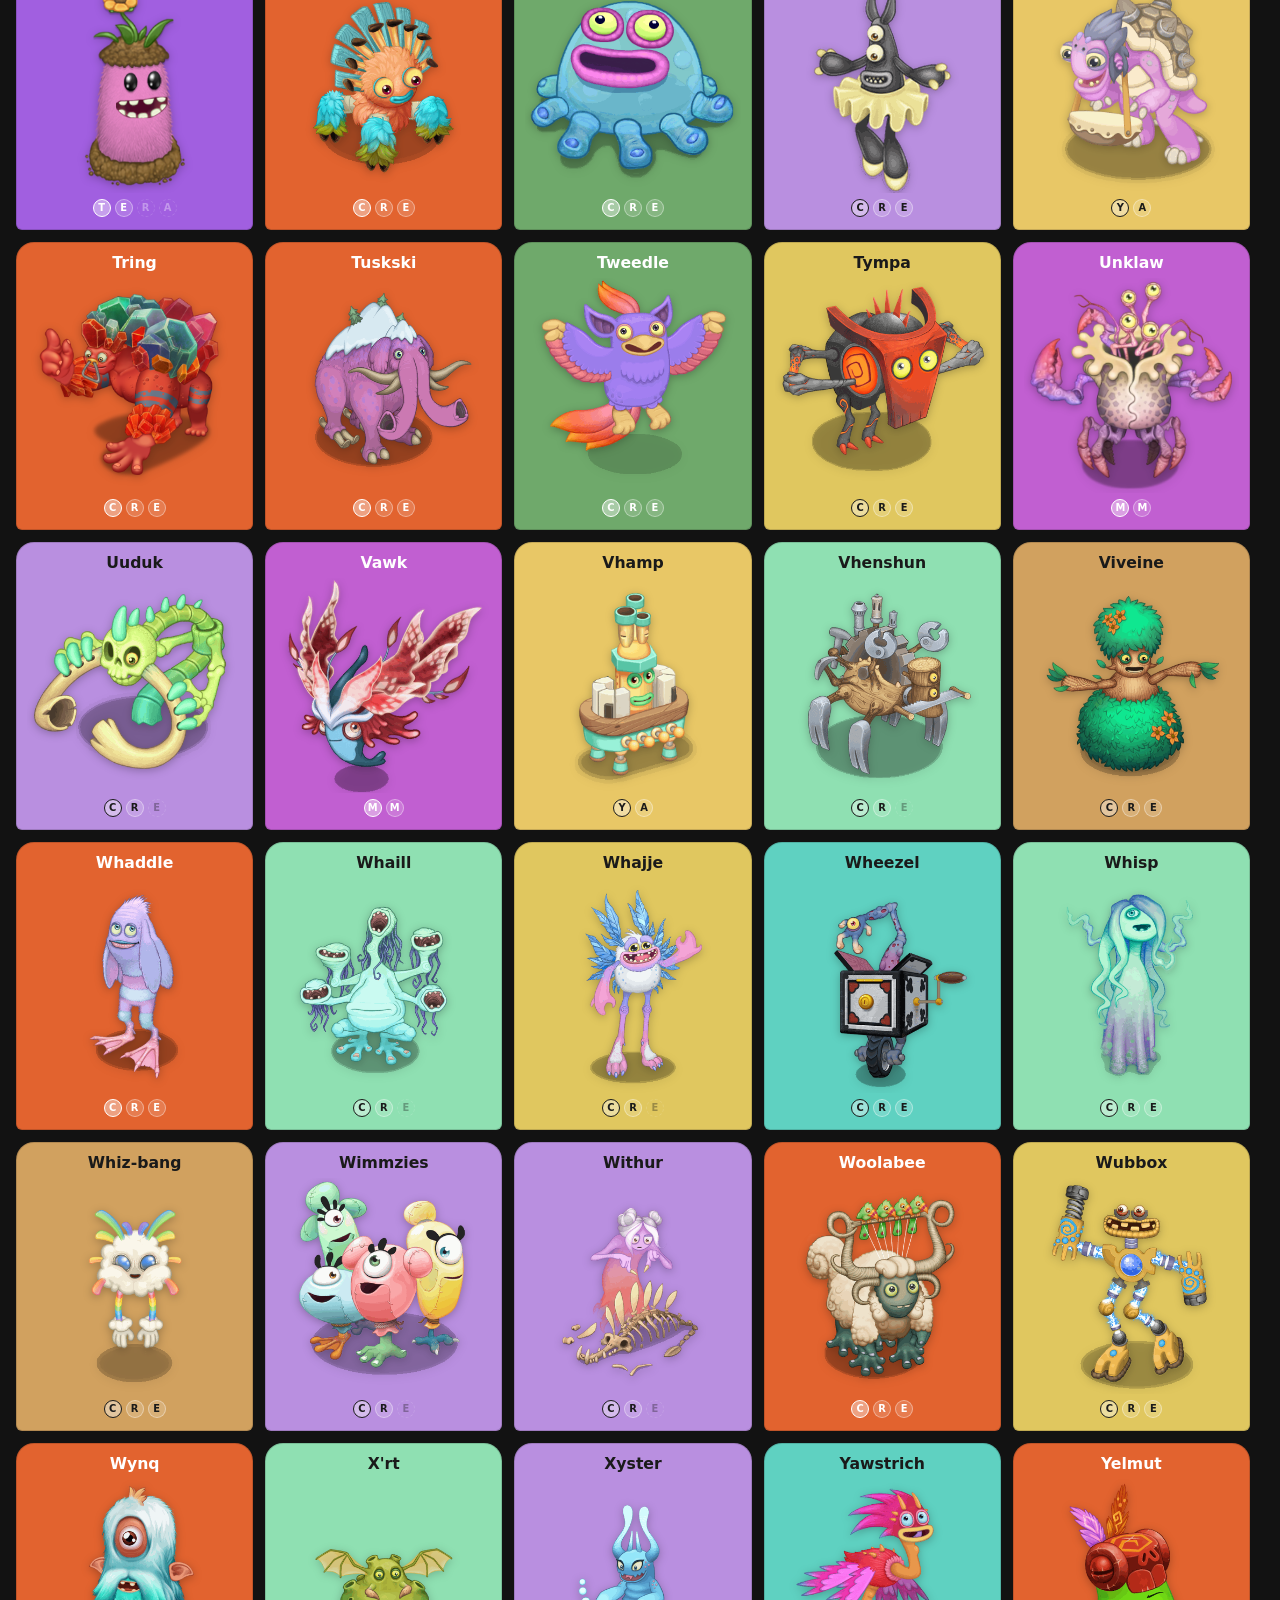
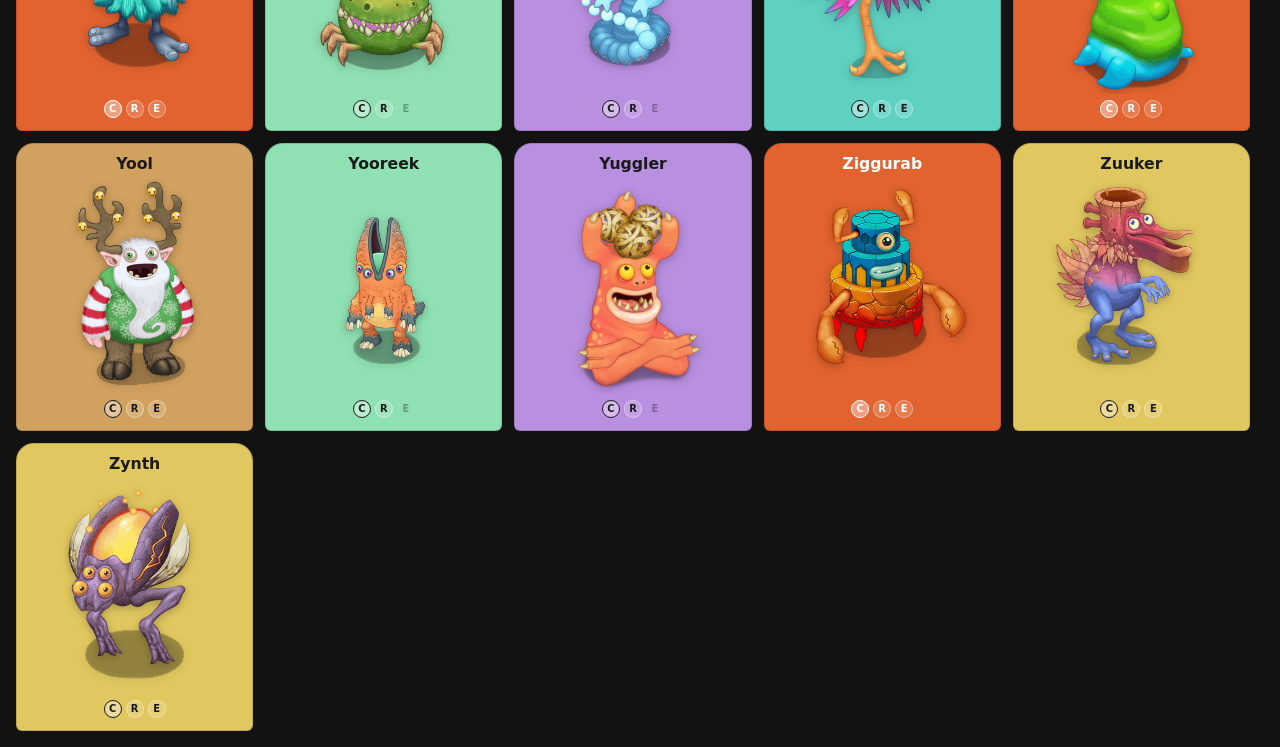
==== commit 503c8979: "updated as of 30 Sep 2026" ====
--- a/index.html
+++ b/index.html
@@ -89,12 +89,12 @@
     <img id="profile-image" class="profile-sheet__image" alt="" />
   </div>
 
+  <div id="variant-tiles" class="variant-tiles"></div>
+
   <section class="profile-section" id="section-island-accordion" hidden>
     <h3>Requirements By Island</h3>
     <div id="profile-island-accordion" class="accordion"></div>
   </section>
-
-  <div id="variant-tiles" class="variant-tiles"></div>
 
   <div class="profile-sheet__body">
     <section class="profile-section" id="section-subclass" hidden>
--- a/styles.css
+++ b/styles.css
@@ -264,8 +264,14 @@
 .az-jump {
   position: fixed;
   right: 2px;
-  top: 50%;
-  transform: translateY(-50%);
+  /* Fixed offset from the top, no vertical centering — centering with a
+     translateY(-50%) only pins the element's CENTER, not its top edge, so
+     a tall 26-letter list could still push "A" back up under the sticky
+     header even with a floor on the center point. Anchoring the top edge
+     directly guarantees real clearance below the header on every
+     viewport, at the cost of the list not being perfectly vertically
+     centered on very tall screens (an acceptable trade). */
+  top: 170px;
   display: flex;
   flex-direction: column;
   align-items: center;
@@ -475,9 +481,10 @@
 }
 
 .profile-sheet__image {
-  width: 55%;
-  max-width: 220px;
-  aspect-ratio: 1;
+  width: auto;
+  height: 220px;
+  max-width: 85%;
+  max-height: 220px;
   object-fit: contain;
   background: var(--class-accent, var(--surface-raised));
   border-radius: 20px;
